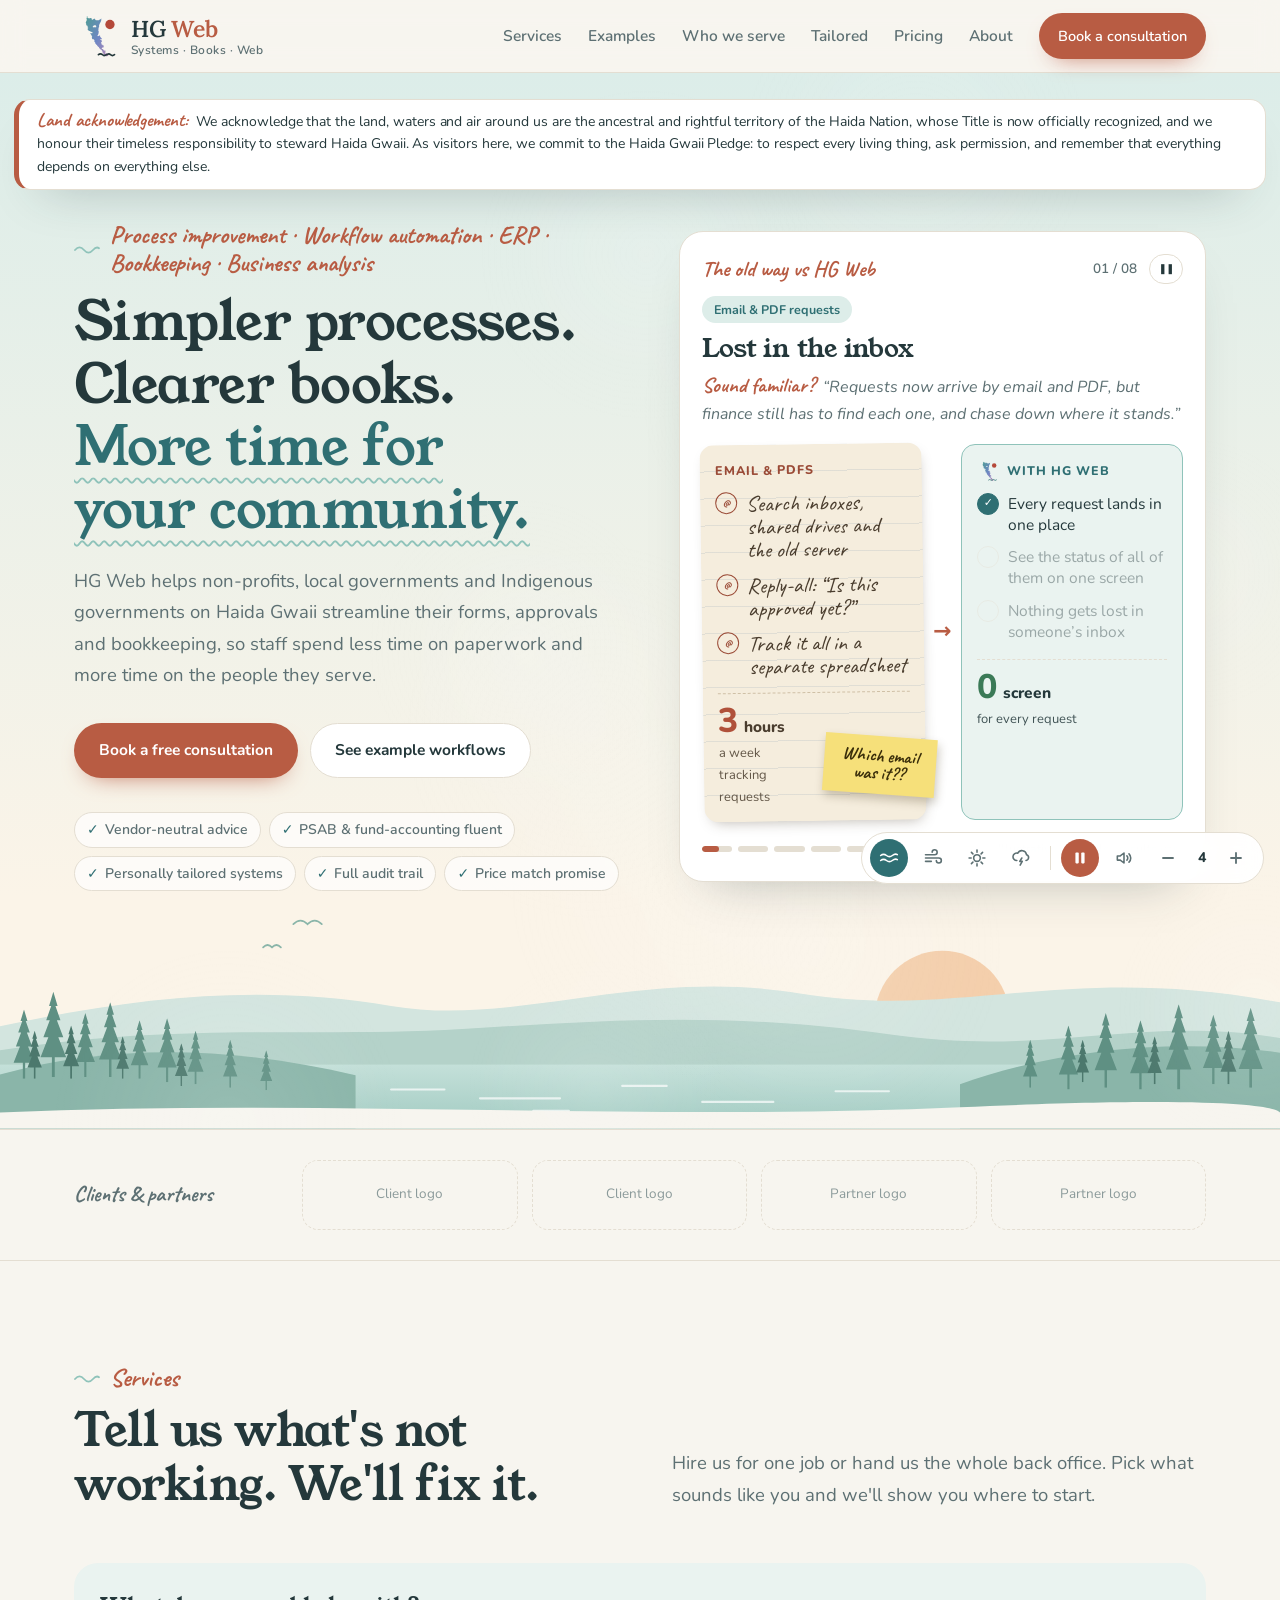
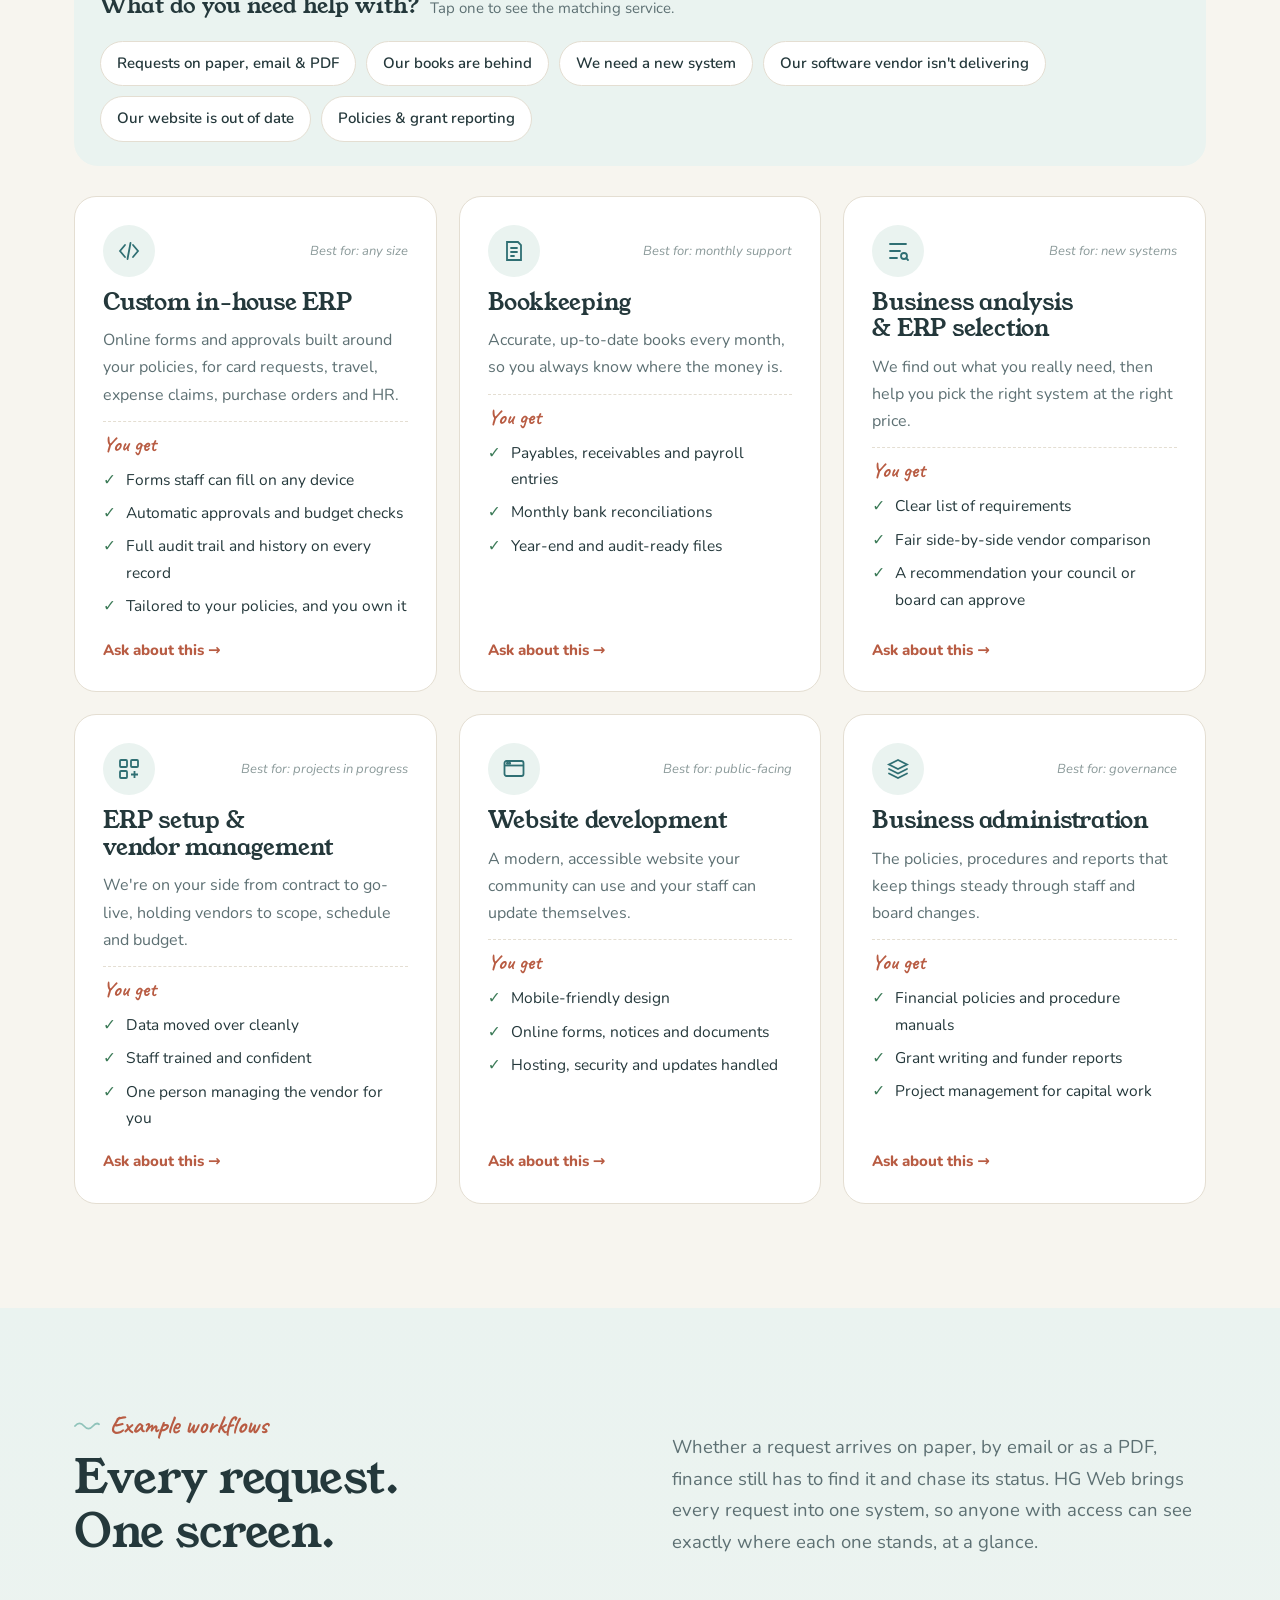
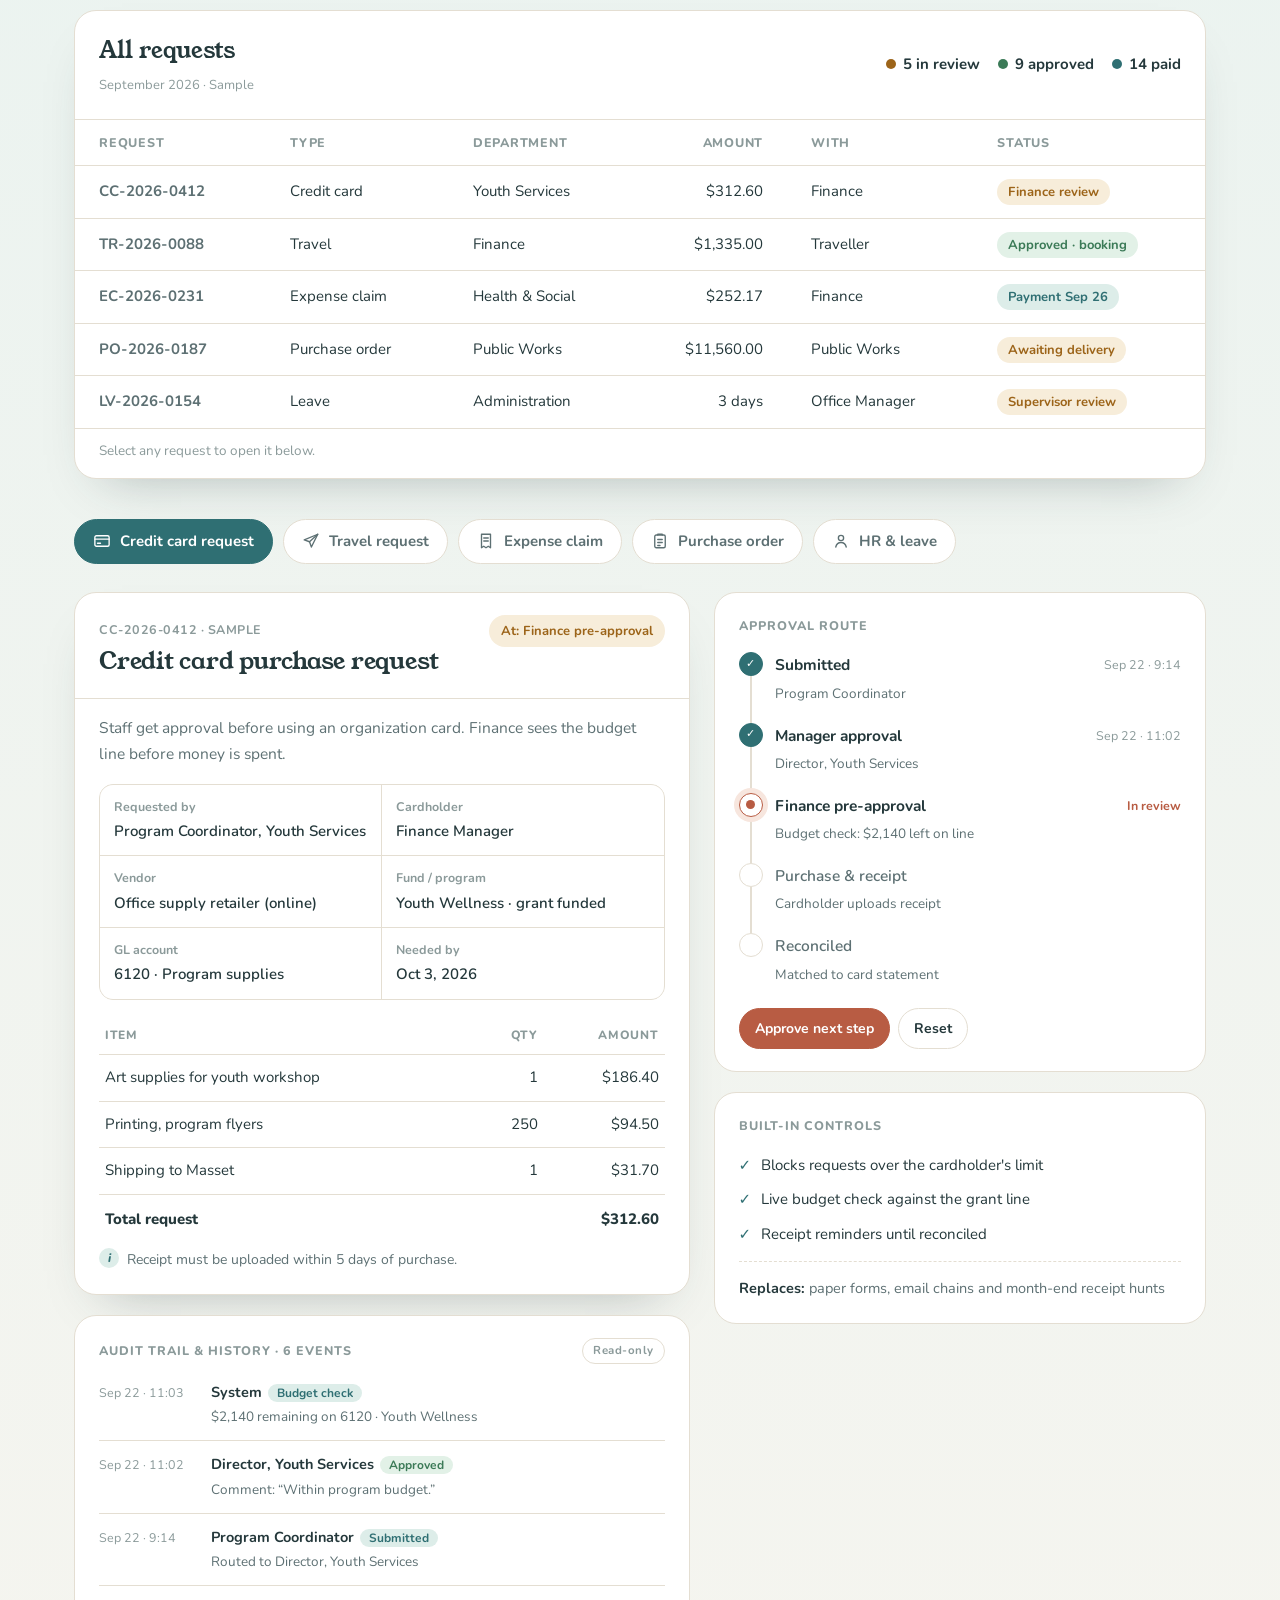
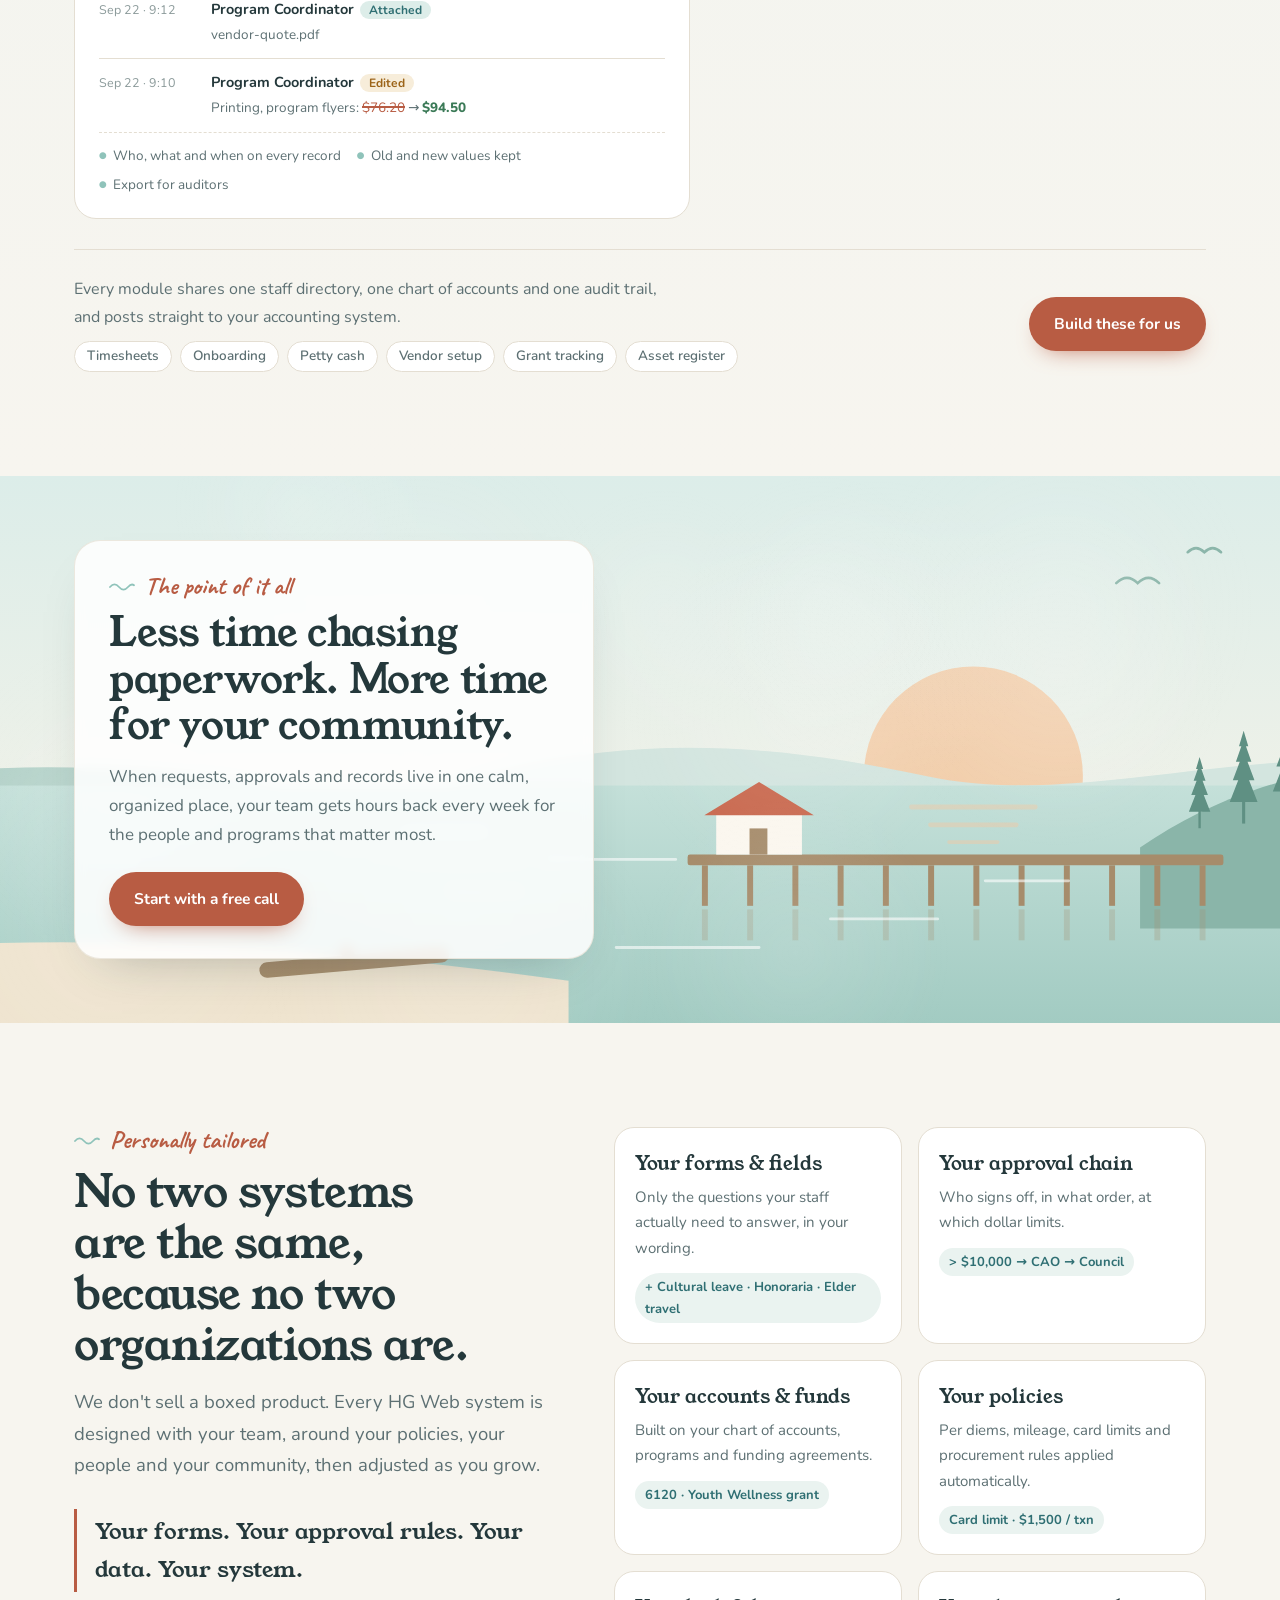
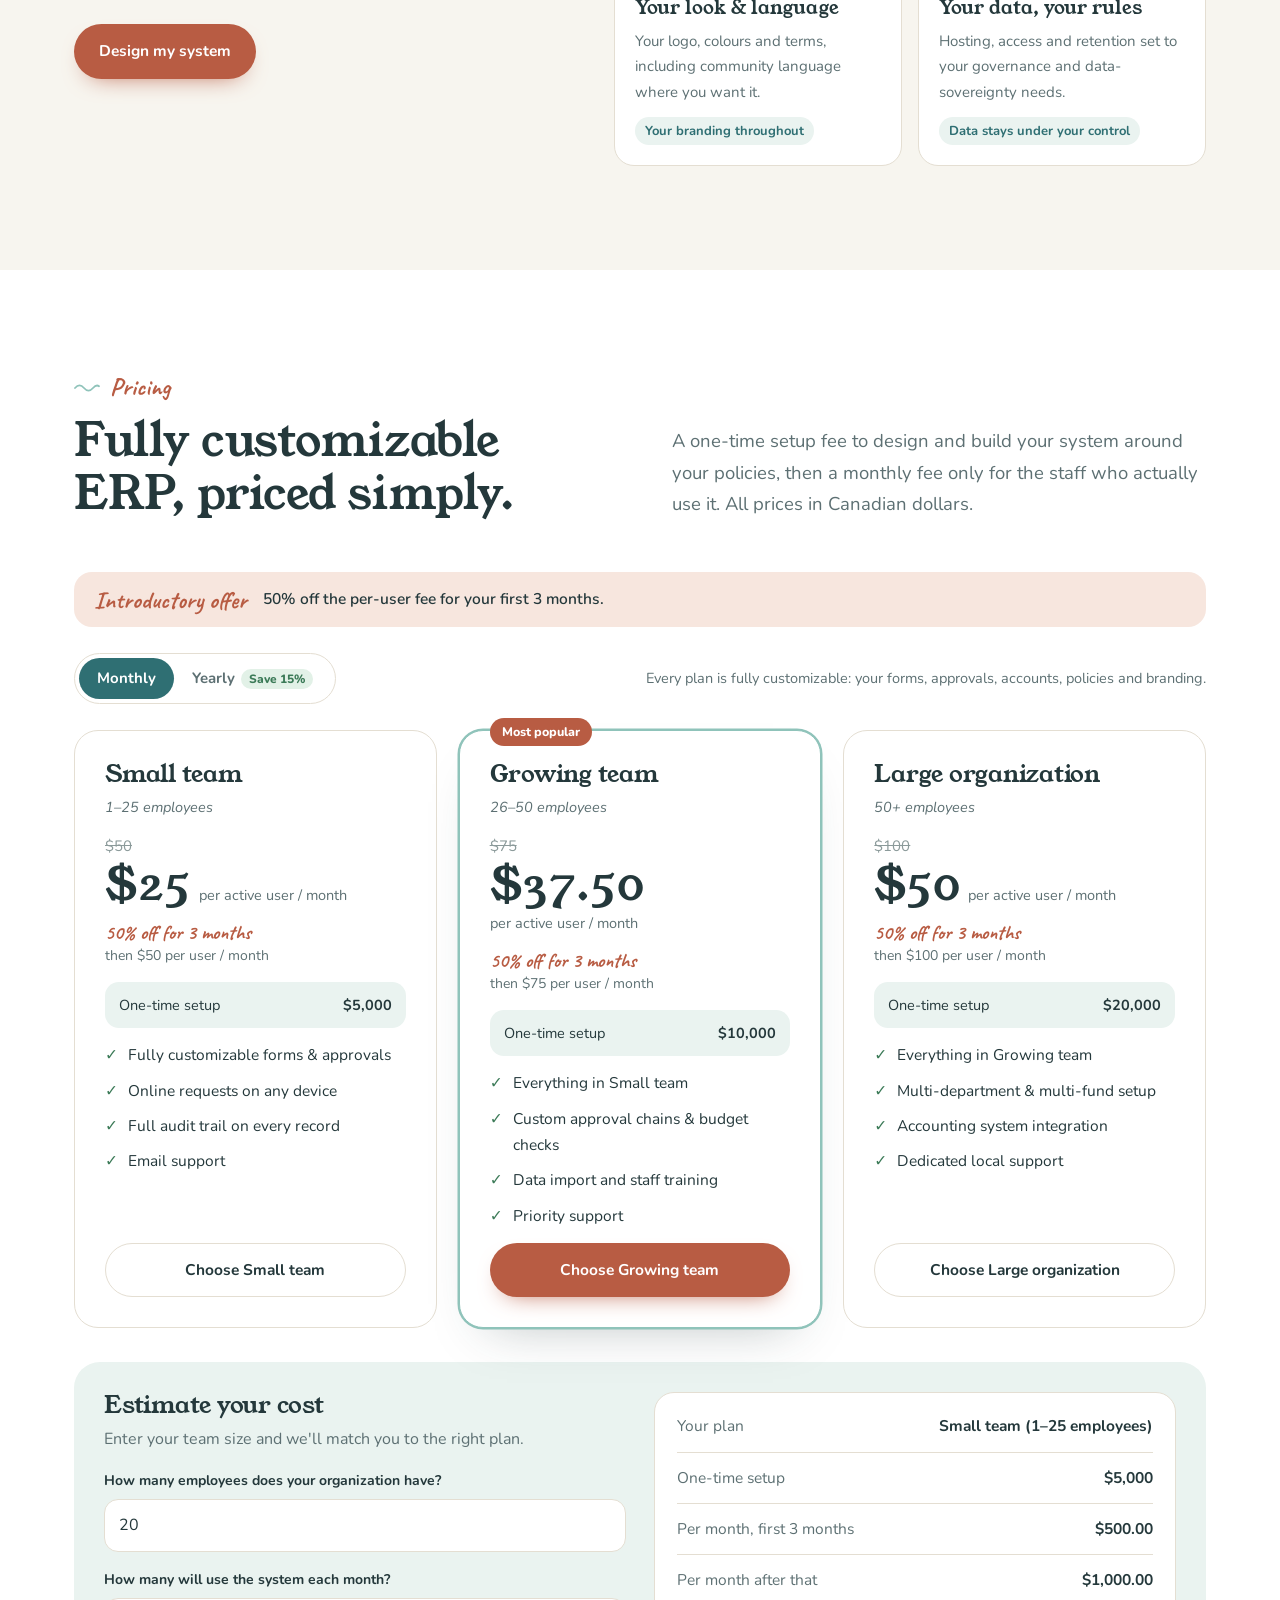
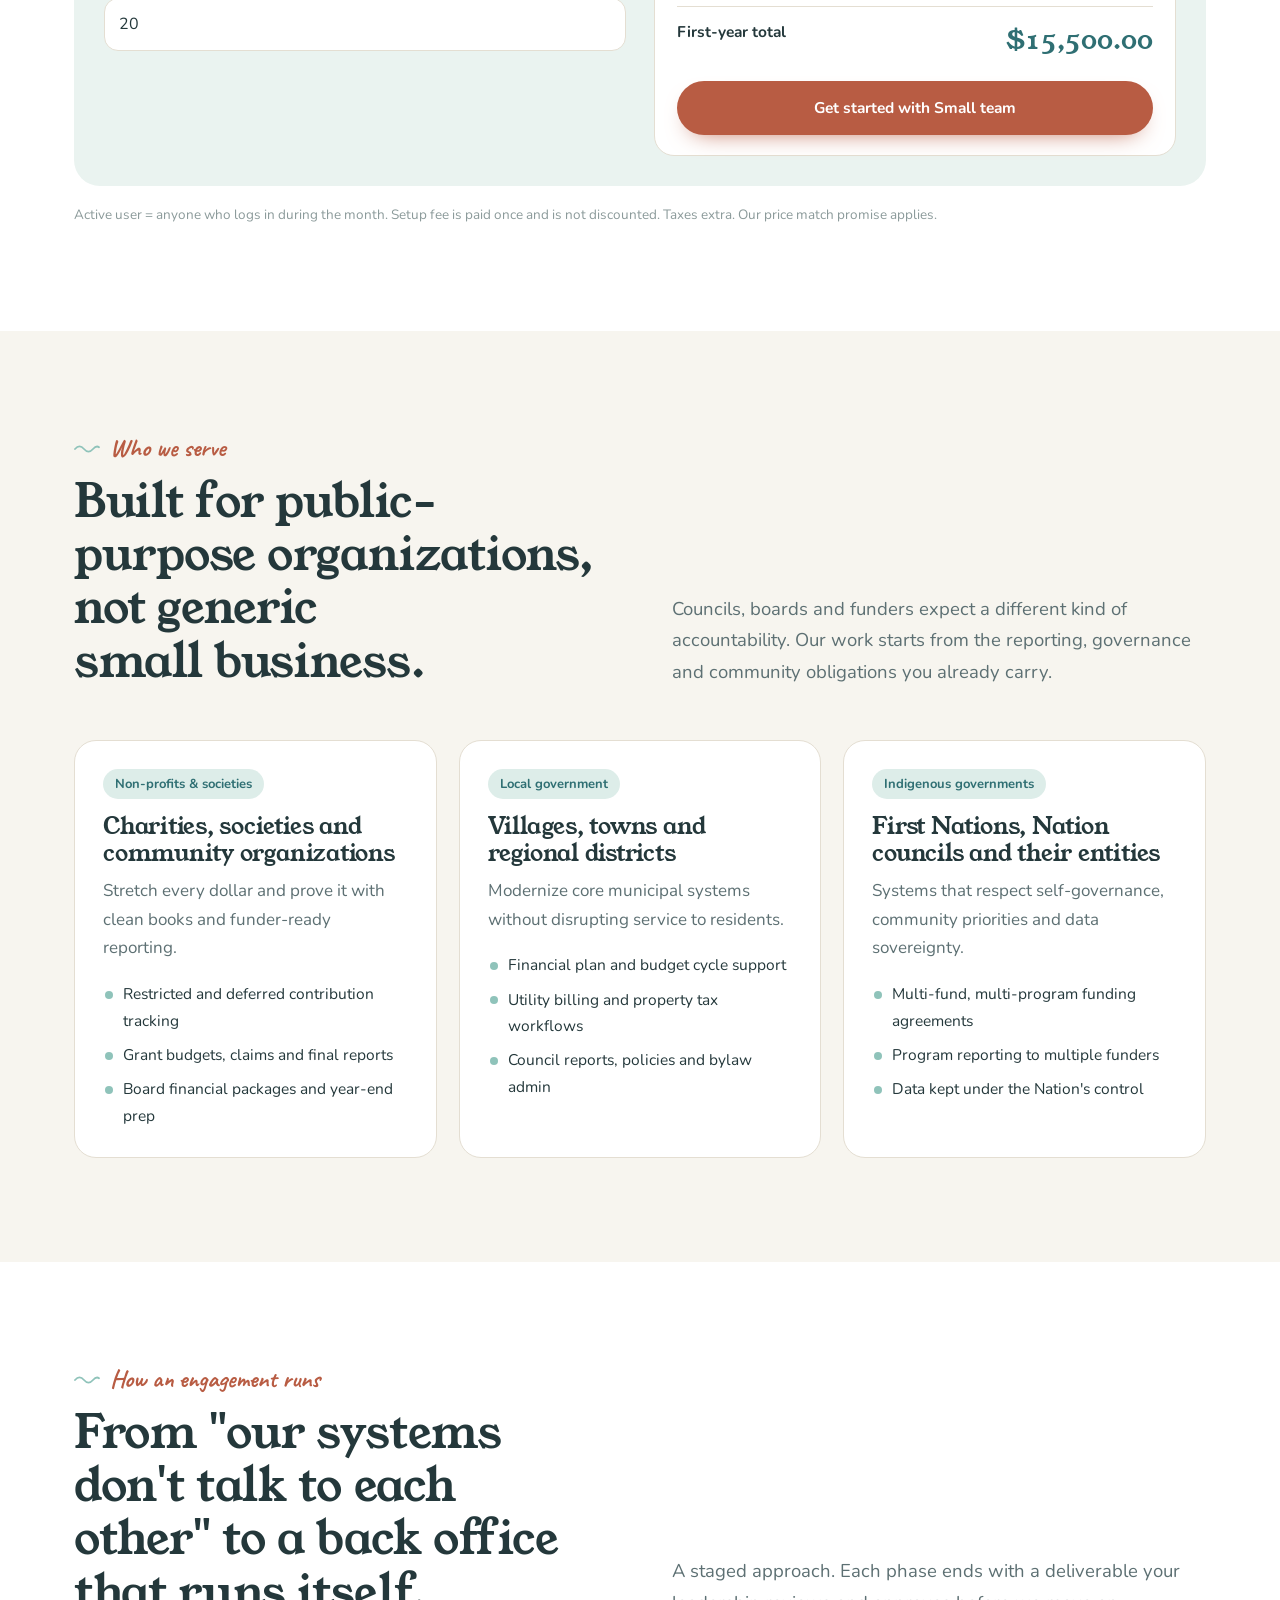
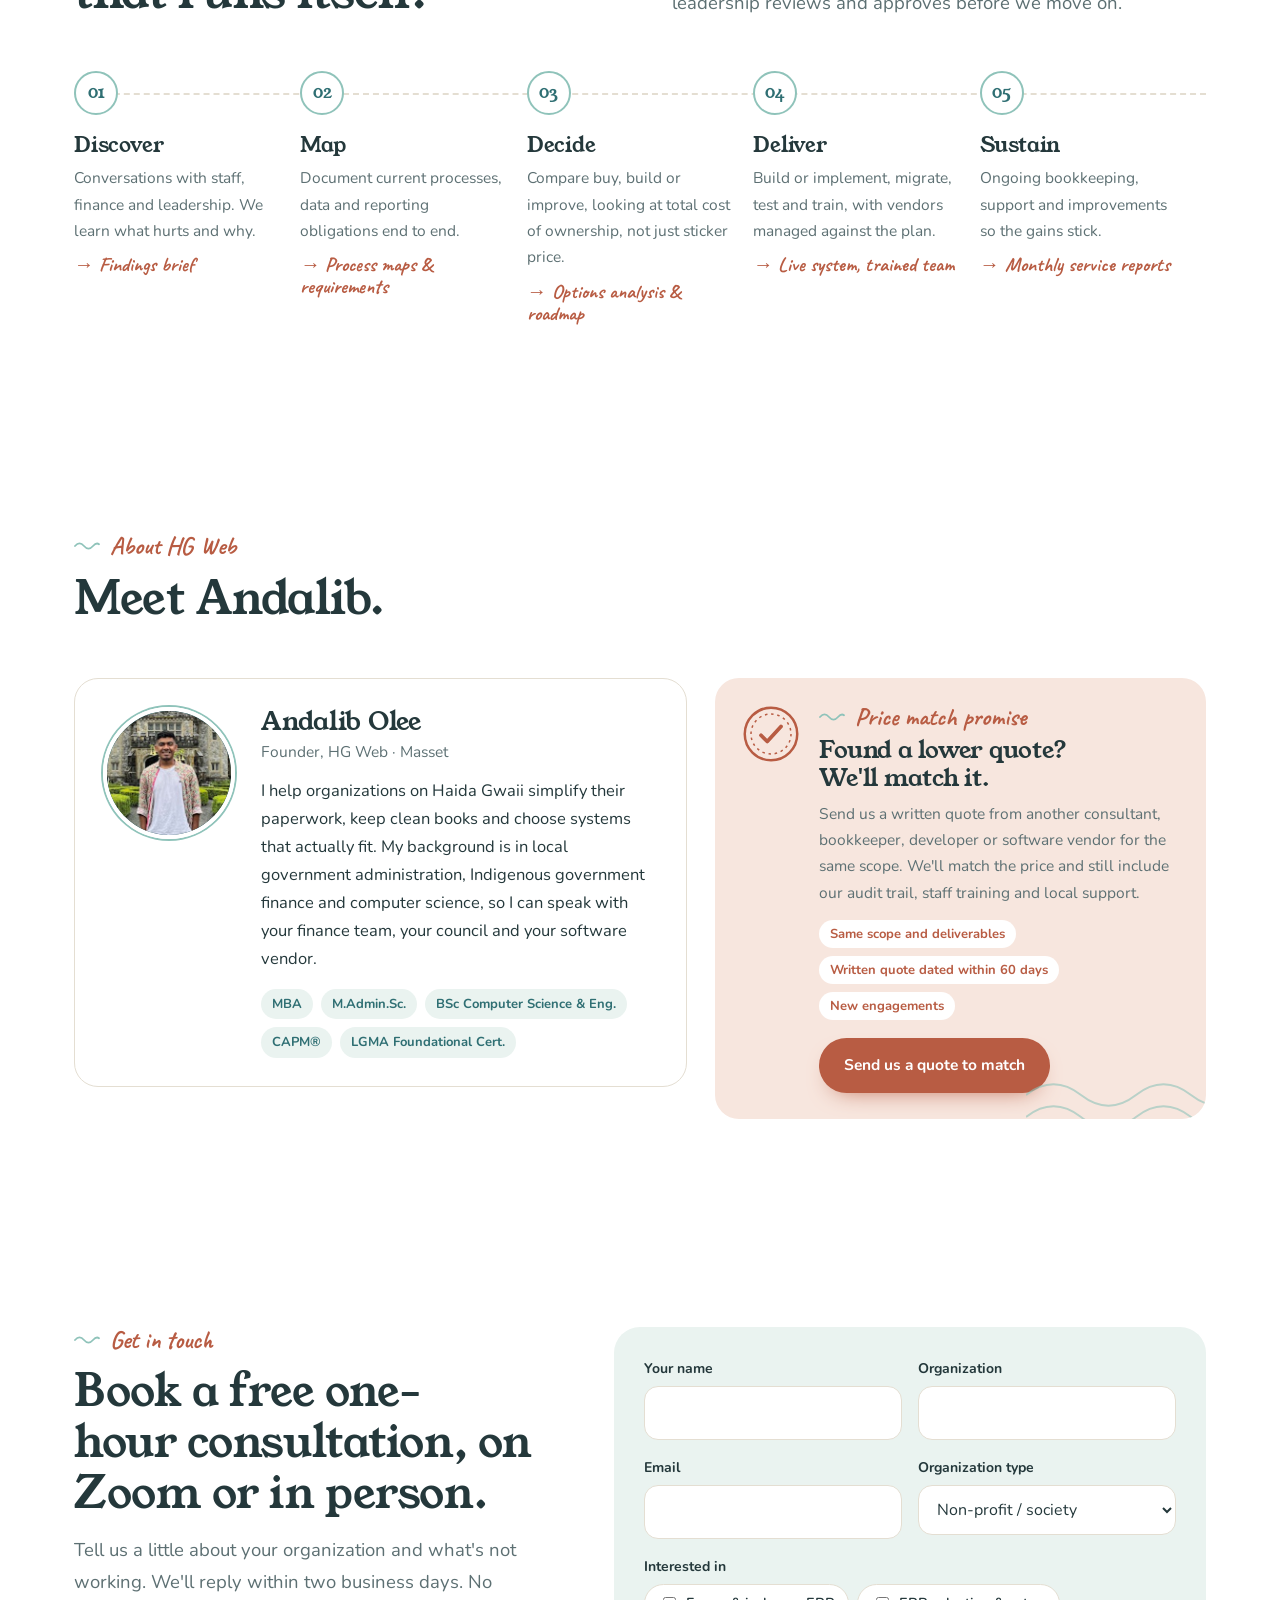
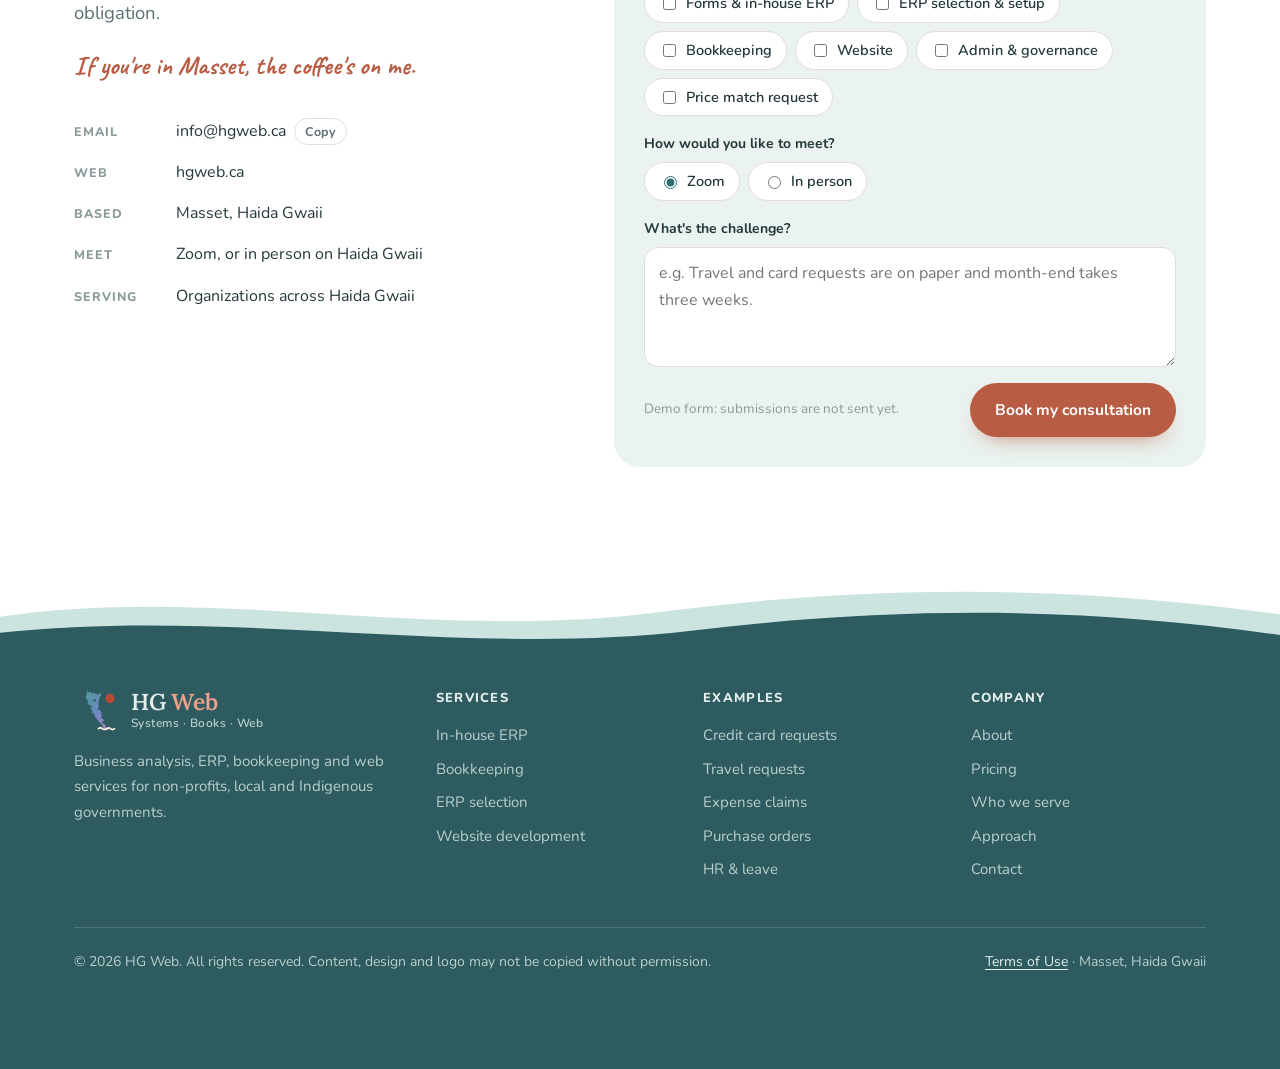
==== hgweb/index.html @ c943527c "Add HG Web site with pricing section Pricing section: three plans by organization size, one-time set" ====
<!doctype html><html><head><meta charset=utf8><meta name=viewport content="width=device-width,initial-scale=1,viewport-fit=cover"><style>:root{color-scheme:light;box-sizing:border-box;padding-top:env(safe-area-inset-top,0px);padding-bottom:env(safe-area-inset-bottom,0px)}html{scroll-padding-top:env(safe-area-inset-top,0px)}body{margin:0;padding:0;font:14px -apple-system,BlinkMacSystemFont,sans-serif;background:#faf9f5;color:#141413}img{max-width:100%}[hidden]:not([hidden=until-found i]){display:none!important}</style></head><body>
<title>HG Web</title>
<link rel="preconnect" href="https://fonts.googleapis.com">
<link rel="preconnect" href="https://fonts.gstatic.com" crossorigin>
<link rel="stylesheet" href="https://fonts.googleapis.com/css2?family=Young+Serif&family=Lora:wght@600&family=Nunito:wght@400;600;700;800&family=Caveat:wght@500;700&display=swap">
<style>
:root{
  --ground:#F7F5EF; --surface:#FFFFFF; --mist:#EAF3F0; --sand:#F1EADC; --line:#E4DED2;
  --ink:#24383B; --muted:#5D7073; --faint:#8B9A9A;
  --primary:#2F6F73; --primary-ink:#FFFFFF; --primary-soft:#DDEDE9;
  --accent:#B85C43; --accent-ink:#FFFFFF; --accent-soft:#F7E6DE;
  --sea:#8FC3BA;
  --good:#3B7A57; --good-soft:#E2F1E7; --warn:#9C6419; --warn-soft:#F7EDDA;
  --foot:#2E5B60; --foot-ink:#E4EFEC; --foot-muted:#B9D0CB;
  --sky1:#DCEDE9; --sky2:#FBF4E8; --sun:#F4C9A3; --hill1:#D3E5DF; --hill2:#B4D2C9; --hill3:#8AB5A9;
  --tree:#5F9083; --tree2:#4C786D; --sea1:#C4E0D9; --sea2:#A2CBC2; --sand-i:#EFE4CF; --wood:#A68C6B; --house:#FBF7EF; --roof:#C9694F;
  --display:"Young Serif",Georgia,"Times New Roman",serif;
  --body:"Nunito","Segoe UI",system-ui,-apple-system,sans-serif;
  --hand:"Caveat","Segoe Print","Bradley Hand",cursive;
  --wrap:1180px;
  --shadow:0 24px 50px -30px rgba(36,56,59,.35);
}
@media (prefers-color-scheme: dark){
  :root:not([data-theme="light"]){
    color-scheme:dark;
    --ground:#132120; --surface:#1A2B2A; --mist:#172928; --sand:#22302C; --line:#2C3E3C;
    --ink:#E7EEEA; --muted:#A9B9B5; --faint:#7E908D;
    --primary:#8CCBC0; --primary-ink:#10201F; --primary-soft:#21403C;
    --accent:#E8927A; --accent-ink:#2A0F08; --accent-soft:#3A2821;
    --sea:#6FB0A5;
    --good:#80CC9F; --good-soft:#1E3A2B; --warn:#E8B369; --warn-soft:#3A2E18;
    --foot:#0E1918; --foot-ink:#E4EFEC; --foot-muted:#9DB3AE;
    --sky1:#1C3337; --sky2:#3A3548; --sun:#E9A07E; --hill1:#2B4448; --hill2:#233A3C; --hill3:#1C3133;
    --tree:#152A2B; --tree2:#10211F; --sea1:#1F3A3C; --sea2:#193031; --sand-i:#393730; --wood:#6A5A47; --house:#56534C; --roof:#96513F;
    --shadow:0 24px 50px -30px rgba(0,0,0,.7);
  }
}
:root[data-theme="dark"]{
  color-scheme:dark;
  --ground:#132120; --surface:#1A2B2A; --mist:#172928; --sand:#22302C; --line:#2C3E3C;
  --ink:#E7EEEA; --muted:#A9B9B5; --faint:#7E908D;
  --primary:#8CCBC0; --primary-ink:#10201F; --primary-soft:#21403C;
  --accent:#E8927A; --accent-ink:#2A0F08; --accent-soft:#3A2821;
  --sea:#6FB0A5;
  --good:#80CC9F; --good-soft:#1E3A2B; --warn:#E8B369; --warn-soft:#3A2E18;
  --foot:#0E1918; --foot-ink:#E4EFEC; --foot-muted:#9DB3AE;
  --sky1:#1C3337; --sky2:#3A3548; --sun:#E9A07E; --hill1:#2B4448; --hill2:#233A3C; --hill3:#1C3133;
  --tree:#152A2B; --tree2:#10211F; --sea1:#1F3A3C; --sea2:#193031; --sand-i:#393730; --wood:#6A5A47; --house:#56534C; --roof:#96513F;
  --shadow:0 24px 50px -30px rgba(0,0,0,.7);
}
*{box-sizing:border-box}
html{scroll-behavior:smooth}
@media (prefers-reduced-motion:reduce){html{scroll-behavior:auto}*{transition:none!important;animation:none!important}}
body{background:var(--ground);color:var(--ink);font-family:var(--body);font-size:17px;line-height:1.7}
a{color:inherit}
button{font:inherit}
:focus-visible{outline:2px solid var(--accent);outline-offset:3px;border-radius:6px}
.wrap{max-width:var(--wrap);margin-inline:auto;padding-inline:24px}
@media (max-width:520px){.wrap{padding-inline:16px}}
h1,h2,h3{font-family:var(--display);font-weight:400;line-height:1.16;letter-spacing:-.01em;text-wrap:balance;margin:0}
p{margin:0}
.eyebrow{font-family:var(--hand);font-size:25px;line-height:1.1;color:var(--accent);font-weight:700;display:flex;align-items:center;gap:10px}
.eyebrow::before{content:"";width:26px;height:10px;flex:none;background:no-repeat center/26px 10px url("data:image/svg+xml,%3Csvg xmlns='http://www.w3.org/2000/svg' viewBox='0 0 26 10'%3E%3Cpath d='M1 5c3-3.5 6-3.5 9 0s6 3.5 9 0 4.5-3 6-1.8' fill='none' stroke='%238FC3BA' stroke-width='1.8' stroke-linecap='round'/%3E%3C/svg%3E")}
.lede{color:var(--muted);font-size:18.5px;max-width:60ch}

/* header */
.site-head{position:sticky;top:env(safe-area-inset-top,0px);z-index:50;background:color-mix(in srgb,var(--ground) 88%,transparent);backdrop-filter:blur(12px);border-bottom:1px solid var(--line)}
.head-row{display:flex;align-items:center;justify-content:space-between;gap:16px;height:72px}
.brand{display:flex;align-items:center;gap:11px;text-decoration:none;color:var(--ink)}
.mark{width:46px;height:46px;flex:none;color:var(--ink)}
.wm{font-family:"Lora",Georgia,serif;font-weight:600;font-size:23px;line-height:1}
.wm b{font-weight:600;color:var(--accent);margin-left:5px}
.wm small{display:block;font-family:var(--body);font-size:12px;letter-spacing:.04em;color:var(--muted);margin-top:4px}
.nav{display:flex;align-items:center;gap:26px}
.nav a{text-decoration:none;font-size:15.5px;font-weight:600;color:var(--muted)}
.nav a:hover{color:var(--primary)}
.btn{display:inline-flex;align-items:center;justify-content:center;gap:8px;font-family:var(--body);font-weight:700;font-size:15.5px;padding:13px 24px;border-radius:999px;text-decoration:none;border:1.5px solid transparent;cursor:pointer;transition:background .2s,border-color .2s,transform .2s,box-shadow .2s}
.btn:hover{transform:translateY(-1px)}
.btn-accent,.btn-hero{background:var(--accent);color:var(--accent-ink);box-shadow:0 10px 24px -14px var(--accent)}
.btn-ghost,.btn-outline{border-color:var(--line);color:var(--ink);background:var(--surface)}
.btn-ghost:hover,.btn-outline:hover{border-color:var(--primary)}
.btn-primary{background:var(--primary);color:var(--primary-ink)}
.nav .btn{padding:10px 18px;font-size:14.5px;color:var(--accent-ink)}
.menu-btn{display:none;background:var(--surface);border:1.5px solid var(--line);color:var(--ink);border-radius:999px;padding:8px 16px;font-size:14.5px;font-weight:700;cursor:pointer}
@media (max-width:960px){
  .menu-btn{display:block}
  .nav{position:absolute;left:0;right:0;top:72px;flex-direction:column;align-items:stretch;gap:0;background:var(--ground);border-bottom:1px solid var(--line);padding:8px 16px 18px;box-shadow:var(--shadow)}
  .nav a{padding:12px 4px;border-bottom:1px solid var(--line);color:var(--ink)}
  .nav .btn{margin-top:14px;border-bottom:0}
  .nav:not(.open){display:none}
}

/* hero */
.hero{background:linear-gradient(180deg,var(--sky1) 0%,var(--sky2) 78%);padding-top:26px;position:relative;overflow:hidden}
.hero-grid{position:relative;z-index:1;display:grid;grid-template-columns:1.02fr .98fr;gap:56px;align-items:center}
@media (max-width:980px){
  .hero-grid{grid-template-columns:1fr;gap:0}
  .hero-copy{display:contents}
  .hero-copy .eyebrow{order:0}.hero-copy h1{order:1}
  .hero-grid>.show{order:2;margin-top:28px}
  .hero-copy .lede{order:3;margin-top:30px}.hero-ctas{order:4}.hero-meta{order:5}
}
.hero h1{font-size:clamp(36px,4.4vw,54px);margin-top:14px;color:var(--ink)}
.hero h1 em{font-style:normal;color:var(--primary);text-decoration:underline wavy var(--sea);text-decoration-thickness:2px;text-underline-offset:12px;text-decoration-skip-ink:none}
.hero .lede{margin-top:24px}
.hero-ctas{display:flex;flex-wrap:wrap;gap:12px;margin-top:32px}
.hero-meta{display:flex;flex-wrap:wrap;gap:8px;margin-top:34px}
.hero-meta span{font-size:14px;font-weight:600;color:var(--muted);background:color-mix(in srgb,var(--surface) 70%,transparent);border:1px solid var(--line);border-radius:999px;padding:5px 12px}
.hero-meta span::before{content:"✓";color:var(--primary);margin-right:6px}
.landscape{display:block;width:100%;height:clamp(140px,17vw,240px);margin-top:20px}
.shimmer{animation:drift 9s ease-in-out infinite alternate}
@keyframes drift{from{transform:translateX(0)}to{transform:translateX(-30px)}}
.birds{animation:float 12s ease-in-out infinite alternate}
@keyframes float{from{transform:translate(0,0)}to{transform:translate(40px,-8px)}}

/* slideshow */
.show{background:var(--surface);border:1px solid var(--line);border-radius:24px;box-shadow:var(--shadow);padding:22px;min-width:0}
.show-top{display:flex;align-items:center;gap:12px;font-size:13.5px;color:var(--muted)}
.show-kicker{font-family:var(--hand);font-size:22px;font-weight:700;color:var(--accent);flex:1;line-height:1}
.show-count{font-variant-numeric:tabular-nums;font-weight:600}
.show-pause{background:var(--surface);border:1.5px solid var(--line);color:var(--ink);border-radius:999px;width:34px;height:30px;font-size:10px;cursor:pointer;letter-spacing:-1px}
.show-cat{display:inline-block;font-size:12.5px;font-weight:700;color:var(--primary);background:var(--primary-soft);border-radius:999px;padding:3px 12px;margin-top:12px}
.show-title{font-size:26px;margin:10px 0 6px;color:var(--ink)}
.story{margin:0 0 18px;font-size:16px;line-height:1.5;color:var(--ink);min-height:3.2em}
.story span{font-family:var(--hand);font-size:21px;font-weight:700;color:var(--accent);margin-right:8px}
.story q{quotes:"\201C" "\201D";color:var(--muted);font-style:italic}
.vs{display:grid;grid-template-columns:1fr 26px 1fr;gap:6px;align-items:stretch}
.vs-mid{display:grid;place-items:center;color:var(--accent);font-size:22px;font-weight:700}
@media (max-width:560px){.vs{grid-template-columns:1fr}.vs-mid{transform:rotate(90deg);height:20px}}
.col{border-radius:14px;padding:15px 15px 13px;display:flex;flex-direction:column;min-width:0;position:relative}
.col.paper{background:#F5EDDD;color:#4A3D2E;background-image:repeating-linear-gradient(180deg,transparent 0 26px,rgba(96,128,160,.14) 26px 27px);transform:rotate(-.8deg);box-shadow:2px 6px 14px -6px rgba(60,45,25,.35)}
.col.digi{background:var(--mist);border:1.5px solid var(--sea);color:var(--ink)}
.col-h{font-size:12.5px;font-weight:800;letter-spacing:.08em;text-transform:uppercase;display:flex;align-items:center;gap:8px;margin-bottom:12px}
.col-h svg{width:22px;height:22px}
.paper .col-h{color:#9A4A36}
.digi .col-h{color:var(--primary)}
.stp{list-style:none;margin:0;padding:0;display:flex;flex-direction:column;gap:12px;flex:1}
.stp li{display:grid;grid-template-columns:22px 1fr;gap:9px;align-items:start;font-size:15.5px;line-height:1.35;opacity:.4;transition:opacity .5s}
.stp li.on{opacity:1}
.stp li i{width:22px;height:22px;border-radius:50%;display:grid;place-items:center;font-style:normal;font-size:11px;font-weight:800;margin-top:-1px;transition:background .4s,border-color .4s,color .4s}
.paper .stp li{font-family:var(--hand);font-size:22px;line-height:1.05}
.paper .stp li i{border:1.5px dashed #A8967C;color:#9A4A36}
.paper .stp li.on i{border-style:solid;border-color:#9A4A36}
.digi .stp li i{border:1.5px solid var(--line);color:transparent}
.digi .stp li.on i{background:var(--primary);border-color:var(--primary);color:var(--primary-ink)}
.metric{margin-top:14px;padding-top:10px;border-top:1.5px dashed;display:flex;flex-wrap:wrap;align-items:baseline;gap:0 6px}
.paper .metric{border-color:#CFC0A6;padding-right:112px}
.digi .metric{border-color:var(--line)}
.metric b{font-family:var(--body);font-weight:800;font-size:34px;font-variant-numeric:tabular-nums;line-height:1}
.paper .metric b{color:#B0513A}
.digi .metric b{color:var(--good)}
.metric span{font-weight:800;font-size:15.5px}
.metric small{flex-basis:100%;font-size:13px;opacity:.85;margin-top:2px}
.sticky{position:absolute;right:-10px;bottom:26px;background:#F6E07A;color:#3A2E0A;font-family:var(--hand);font-weight:700;font-size:18px;line-height:1;padding:10px 10px 12px;transform:rotate(5deg);box-shadow:2px 5px 10px rgba(60,45,10,.25);max-width:112px;text-align:center;z-index:2;animation:stick .5s ease-out}
@keyframes stick{from{transform:rotate(14deg) scale(1.25);opacity:0}to{transform:rotate(5deg) scale(1);opacity:1}}
.toast{margin-top:12px;display:flex;align-items:center;gap:8px;background:var(--good-soft);border:1px solid color-mix(in srgb,var(--good) 35%,transparent);color:var(--good);border-radius:12px;padding:8px 11px;font-size:13.5px;font-weight:700;opacity:0;transform:translateY(8px);transition:opacity .5s,transform .5s}
.toast.on{opacity:1;transform:none}
.toast i{font-style:normal;width:20px;height:20px;border-radius:50%;background:var(--good);color:var(--surface);display:grid;place-items:center;font-size:11px;flex:none}
.show-foot{display:flex;align-items:center;justify-content:space-between;gap:12px;margin-top:18px;flex-wrap:wrap}
.show-foot small{font-size:12.5px;color:var(--faint)}
.prog{display:flex;gap:6px;flex:1;min-width:160px}
.prog button{flex:1;height:6px;border:0;border-radius:3px;background:var(--line);cursor:pointer;padding:0;position:relative;overflow:hidden}
.prog button::after{content:"";position:absolute;inset:0;width:var(--p,0%);background:var(--accent);border-radius:3px}
.prog button.seen::after{width:100%;background:var(--sea)}

/* acknowledgement + clients */
.ack{background:var(--ground)}
.ack .wrap{display:flex;gap:18px;align-items:center;padding-block:14px 26px;color:var(--muted);font-size:16px}
.ack svg{flex:none;width:44px;height:24px;color:var(--primary)}
.ack strong{color:var(--ink);font-weight:700}
.clients{padding-block:30px;border-block:1px solid var(--line)}
.clients .wrap{display:grid;grid-template-columns:200px 1fr;gap:28px;align-items:center}
@media (max-width:760px){.clients .wrap{grid-template-columns:1fr}}
.clients p{font-family:var(--hand);font-size:22px;font-weight:700;color:var(--muted)}
.slots{display:grid;grid-template-columns:repeat(4,1fr);gap:14px}
@media (max-width:760px){.slots{grid-template-columns:repeat(2,1fr)}}
.slot{height:70px;border:1.5px dashed var(--line);border-radius:16px;display:grid;place-items:center;color:var(--faint);font-size:13.5px;text-align:center;padding:8px}

/* sections */
section{scroll-margin-top:84px}
.sec{padding-block:104px}
.sec-head{display:grid;grid-template-columns:1fr 1fr;gap:24px 64px;align-items:end;margin-bottom:52px}
.sec-head h2{font-size:clamp(30px,3.8vw,46px);margin-top:12px}
@media (max-width:860px){.sec-head{grid-template-columns:1fr}.sec{padding-block:76px}}
.band{background:var(--surface)}

/* audiences */
.aud{display:grid;grid-template-columns:repeat(3,1fr);gap:22px}
.aud article{background:var(--surface);border:1px solid var(--line);border-radius:22px;padding:28px}
.aud h3{font-size:23px;margin-top:14px}
.aud p{color:var(--muted);margin-top:10px}
.aud ul{list-style:none;padding:0;margin:18px 0 0;display:flex;flex-direction:column;gap:8px;font-size:15.5px}
.aud li{padding-left:20px;position:relative}
.aud li::before{content:"";position:absolute;left:2px;top:.62em;width:8px;height:8px;border-radius:50%;background:var(--sea)}
.tag{font-size:13px;font-weight:700;color:var(--primary);background:var(--primary-soft);padding:4px 12px;border-radius:999px;display:inline-block}
@media (max-width:860px){.aud{grid-template-columns:1fr}}

/* services */
.chooser{background:var(--mist);border-radius:24px;padding:24px 26px;margin-bottom:30px}
.chooser-q{font-family:var(--display);font-size:22px}
.chooser-q span{font-family:var(--body);font-size:15px;color:var(--muted);margin-left:10px}
.chips{display:flex;flex-wrap:wrap;gap:10px;margin-top:16px}
.chip{border:1.5px solid var(--line);background:var(--surface);color:var(--ink);border-radius:999px;padding:9px 16px;font-size:15px;font-weight:600;cursor:pointer;transition:border-color .2s,background .2s,color .2s}
.chip:hover{border-color:var(--primary)}
.chip[aria-pressed="true"]{background:var(--primary);border-color:var(--primary);color:var(--primary-ink)}
.svc-grid{display:grid;grid-template-columns:repeat(3,1fr);gap:22px}
@media (max-width:980px){.svc-grid{grid-template-columns:repeat(2,1fr)}}
@media (max-width:620px){.svc-grid{grid-template-columns:1fr}}
.svc{border:1px solid var(--line);border-radius:22px;padding:28px;display:flex;flex-direction:column;gap:12px;background:var(--surface);transition:border-color .25s,opacity .25s,box-shadow .25s,transform .25s}
.svc:hover{box-shadow:var(--shadow);transform:translateY(-2px)}
.svc-grid.filtered .svc{opacity:.45}
.svc-grid.filtered .svc.match{opacity:1;border-color:var(--primary);box-shadow:0 0 0 1.5px var(--primary),var(--shadow)}
.svc-top{display:flex;align-items:center;justify-content:space-between;gap:10px}
.svc-ico{width:52px;height:52px;border-radius:50%;background:var(--mist);color:var(--primary);display:grid;place-items:center}
.svc-ico svg{width:24px;height:24px}
.best{font-size:13px;font-style:italic;color:var(--faint);text-align:right}
.svc h3{font-size:23px}
.svc p{color:var(--muted);font-size:16px}
.svc .get{font-family:var(--hand);font-size:21px;font-weight:700;color:var(--accent);border-top:1.5px dashed var(--line);padding-top:12px;line-height:1}
.svc ul{margin:0;padding:0;list-style:none;display:flex;flex-direction:column;gap:7px;font-size:15.5px;flex:1}
.svc li{display:flex;gap:10px}
.svc li::before{content:"✓";color:var(--good);font-weight:800}
.svc .ask{align-self:flex-start;margin-top:6px;font-weight:800;font-size:15px;color:var(--accent);text-decoration:none}
.svc .ask:hover{text-decoration:underline;text-underline-offset:4px}

/* examples */
.ocean{background:linear-gradient(180deg,var(--mist),var(--ground))}
.board{background:var(--surface);border:1px solid var(--line);border-radius:22px;box-shadow:var(--shadow);margin-bottom:40px;overflow:hidden}
.board-top{display:flex;justify-content:space-between;align-items:center;gap:12px 24px;flex-wrap:wrap;padding:20px 24px;border-bottom:1px solid var(--line)}
.board-top b{font-family:var(--display);font-weight:400;font-size:23px;display:block}
.board-top small{font-size:13px;color:var(--faint)}
.board-sum{display:flex;gap:18px;flex-wrap:wrap;font-size:15px;font-weight:700}
.d{display:inline-block;width:10px;height:10px;border-radius:50%;margin-right:7px}
.d.warn{background:var(--warn)}.d.ok{background:var(--good)}.d.paid{background:var(--primary)}
.board-scroll{overflow-x:auto}
.bt{width:100%;border-collapse:collapse;font-size:15px;min-width:700px}
.bt th{text-align:left;font-size:12.5px;font-weight:800;letter-spacing:.06em;text-transform:uppercase;color:var(--faint);padding:12px 24px;border-bottom:1px solid var(--line);white-space:nowrap}
.bt td{padding:13px 24px;border-bottom:1px solid var(--line);white-space:nowrap}
.bt tbody tr{cursor:pointer;transition:background .2s}
.bt tbody tr:hover{background:var(--mist)}
.bt tbody tr:last-child td{border-bottom:0}
.bt .mono{font-weight:700;color:var(--muted);font-variant-numeric:tabular-nums}
.bt .num{font-variant-numeric:tabular-nums;text-align:right}
.bt th:nth-child(4){text-align:right}
.st{font-size:13px;font-weight:700;padding:4px 11px;border-radius:999px}
.st.warn{background:var(--warn-soft);color:var(--warn)}
.st.ok{background:var(--good-soft);color:var(--good)}
.st.paid{background:var(--primary-soft);color:var(--primary)}
.board-hint{padding:11px 24px 15px;font-size:13.5px;color:var(--faint);border-top:1px solid var(--line)}
.tabs{display:flex;gap:10px;overflow-x:auto;padding-bottom:6px;margin-bottom:22px;scrollbar-width:thin}
.tab{flex:none;display:flex;align-items:center;gap:9px;border:1.5px solid var(--line);background:var(--surface);color:var(--muted);border-radius:999px;padding:9px 18px;font-size:15px;font-weight:700;cursor:pointer;transition:background .2s,color .2s,border-color .2s}
.tab svg{width:18px;height:18px}
.tab:hover{color:var(--ink);border-color:var(--primary)}
.tab[aria-selected="true"]{background:var(--primary);color:var(--primary-ink);border-color:var(--primary)}
.demo{display:grid;grid-template-columns:1.25fr 1fr;gap:24px;align-items:start}
@media (max-width:960px){.demo{grid-template-columns:1fr}}
.main-col{display:flex;flex-direction:column;gap:20px;min-width:0}
.doc{background:var(--surface);color:var(--ink);border:1px solid var(--line);border-radius:22px;box-shadow:var(--shadow);overflow:hidden}
.doc-head{display:flex;justify-content:space-between;align-items:flex-start;gap:12px;padding:22px 24px;border-bottom:1px solid var(--line);flex-wrap:wrap}
.doc-head small{font-size:12.5px;font-weight:700;color:var(--faint);letter-spacing:.04em}
.doc-head h3{font-size:24px;margin-top:4px}
.status{font-size:13px;font-weight:700;padding:5px 12px;border-radius:999px;white-space:nowrap;background:var(--warn-soft);color:var(--warn)}
.status.done{background:var(--good-soft);color:var(--good)}
.doc-lede{padding:16px 24px 0;color:var(--muted);font-size:15.5px}
.fields{display:grid;grid-template-columns:1fr 1fr;gap:1px;background:var(--line);border:1px solid var(--line);border-radius:14px;margin:16px 24px 0;overflow:hidden}
@media (max-width:560px){.fields{grid-template-columns:1fr}}
.fields div{background:var(--surface);padding:11px 14px;min-width:0}
.fields dt{font-size:12.5px;color:var(--faint);font-weight:700}
.fields dd{margin:2px 0 0;font-size:15px;font-weight:600;overflow-wrap:anywhere}
.lines-wrap{overflow-x:auto;margin:16px 24px 0}
table.lines{width:100%;border-collapse:collapse;font-size:15px;font-variant-numeric:tabular-nums}
.lines th{text-align:left;font-size:12px;font-weight:800;letter-spacing:.06em;text-transform:uppercase;color:var(--faint);padding:9px 6px;border-bottom:1px solid var(--line)}
.lines td{padding:10px 6px;border-bottom:1px solid var(--line)}
.lines th:not(:first-child),.lines td:not(:first-child){text-align:right;white-space:nowrap}
.lines tfoot td{font-weight:800;border-bottom:0;padding-top:12px}
.doc-note{margin:6px 24px 22px;font-size:14px;color:var(--muted);display:flex;gap:8px}
.doc-note::before{content:"i";flex:none;width:20px;height:20px;border-radius:50%;background:var(--primary-soft);color:var(--primary);display:grid;place-items:center;font-weight:800;font-size:12px;font-style:italic}
.side{display:flex;flex-direction:column;gap:20px}
.card-o{background:var(--surface);border:1px solid var(--line);border-radius:22px;padding:22px 24px}
.card-o h4{margin:0 0 16px;font-size:12.5px;font-weight:800;letter-spacing:.08em;text-transform:uppercase;color:var(--faint);display:flex;justify-content:space-between;align-items:center;gap:8px}
.route{list-style:none;margin:0;padding:0}
.route li{display:grid;grid-template-columns:24px 1fr auto;gap:12px;padding-bottom:15px;position:relative}
.route li:not(:last-child)::after{content:"";position:absolute;left:11.5px;top:24px;bottom:0;width:1.5px;background:var(--line)}
.route .dot{width:24px;height:24px;border-radius:50%;border:1.5px solid var(--line);display:grid;place-items:center;font-size:11px;font-weight:800;background:var(--surface);position:relative;z-index:1}
.route li.done .dot{background:var(--primary);border-color:var(--primary);color:var(--primary-ink)}
.route li.now .dot{border-color:var(--accent);box-shadow:0 0 0 5px var(--accent-soft)}
.route li.now .dot::after{content:"";width:9px;height:9px;border-radius:50%;background:var(--accent)}
.route b{display:block;font-size:15.5px;font-weight:700;color:var(--ink)}
.route li.todo b{color:var(--muted);font-weight:600}
.route span{font-size:13.5px;color:var(--muted)}
.route time{font-size:12.5px;color:var(--faint);white-space:nowrap;padding-top:2px;font-variant-numeric:tabular-nums}
.route li.now time{color:var(--accent);font-weight:700}
.route-actions{display:flex;gap:8px;flex-wrap:wrap;margin-top:4px}
.mini{border:1.5px solid var(--line);background:var(--surface);color:var(--ink);border-radius:999px;padding:8px 15px;font-size:14px;font-weight:700;cursor:pointer}
.mini.go{background:var(--accent);border-color:var(--accent);color:var(--accent-ink)}
.mini:disabled{opacity:.45;cursor:default}
.ctrl{list-style:none;margin:0;padding:0;display:flex;flex-direction:column;gap:9px;font-size:15px}
.ctrl li{display:flex;gap:10px}
.ctrl li::before{content:"✓";color:var(--primary);font-weight:800}
.replaces{margin-top:14px;padding-top:14px;border-top:1.5px dashed var(--line);font-size:14.5px;color:var(--muted)}
.replaces b{color:var(--ink)}
.audit h4 .ro{font-size:11.5px;letter-spacing:.04em;text-transform:none;border:1px solid var(--line);border-radius:999px;padding:2px 10px;font-weight:700}
.log{list-style:none;margin:0;padding:0;max-height:340px;overflow-y:auto;display:flex;flex-direction:column}
.log li{display:grid;grid-template-columns:100px 1fr;gap:12px;padding:11px 0;border-top:1px solid var(--line);font-size:14.5px}
.log li:first-child{border-top:0;padding-top:0}
.log li.fresh{animation:flash 1.8s ease-out}
@keyframes flash{from{background:var(--accent-soft)}to{background:transparent}}
.log time{font-size:12.5px;color:var(--faint);padding-top:2px;font-variant-numeric:tabular-nums}
.log b{font-weight:700;color:var(--ink)}
.log .act{font-size:12px;font-weight:700;padding:1px 9px;border-radius:999px;margin-left:6px;background:var(--primary-soft);color:var(--primary);white-space:nowrap}
.log .act.edit{background:var(--warn-soft);color:var(--warn)}
.log .act.appr{background:var(--good-soft);color:var(--good)}
.log .det{display:block;color:var(--muted);font-size:13.5px;margin-top:2px}
.log del{color:var(--accent);text-decoration-thickness:1.5px}
.log ins{text-decoration:none;color:var(--good);font-weight:800}
.audit-foot{margin-top:12px;padding-top:12px;border-top:1.5px dashed var(--line);display:flex;flex-wrap:wrap;gap:6px 16px;font-size:13.5px;color:var(--muted)}
.audit-foot span::before{content:"●";color:var(--sea);font-size:9px;margin-right:6px;vertical-align:2px}
.demo-foot{margin-top:30px;display:flex;flex-wrap:wrap;gap:14px 24px;align-items:center;justify-content:space-between;border-top:1px solid var(--line);padding-top:26px}
.demo-foot p{color:var(--muted);max-width:60ch;font-size:16px}
.more{display:flex;flex-wrap:wrap;gap:8px;margin-top:10px}
.more span{font-size:13.5px;font-weight:600;border:1px solid var(--line);background:var(--surface);border-radius:999px;padding:3px 12px;color:var(--muted)}

/* scene band */
.scene{position:relative;min-height:460px;display:flex;align-items:center;overflow:hidden}
.scene>svg{position:absolute;inset:0;width:100%;height:100%}
.scene .wrap{position:relative;width:100%;padding-block:64px}
.scene-card{max-width:520px;background:color-mix(in srgb,var(--surface) 86%,transparent);backdrop-filter:blur(6px);border:1px solid color-mix(in srgb,var(--line) 70%,transparent);border-radius:26px;padding:32px 34px;box-shadow:var(--shadow)}
.scene-card h2{font-size:clamp(28px,3.4vw,40px);margin-top:10px}
.scene-card p{color:var(--muted);margin-top:14px}
.scene-card .btn{margin-top:22px}

/* tailored */
.tailor{display:grid;grid-template-columns:.9fr 1.1fr;gap:56px;align-items:start}
@media (max-width:900px){.tailor{grid-template-columns:1fr;gap:36px}}
.tailor h2{font-size:clamp(30px,3.6vw,44px);margin-top:12px}
.tailor .lede{margin-top:16px}
.cfg{display:grid;grid-template-columns:repeat(2,1fr);gap:16px}
@media (max-width:560px){.cfg{grid-template-columns:1fr}}
.cfg div{background:var(--surface);border:1px solid var(--line);border-radius:20px;padding:20px}
.cfg b{font-family:var(--display);font-weight:400;font-size:19px;display:block}
.cfg span{color:var(--muted);font-size:15px;display:block;margin-top:4px}
.cfg code{font-family:var(--body);font-size:13px;font-weight:700;background:var(--mist);color:var(--primary);padding:3px 10px;border-radius:999px;display:inline-block;margin-top:12px}
.promise{margin-top:28px;border-left:3px solid var(--accent);padding:4px 0 4px 18px;font-family:var(--display);font-size:22px;max-width:36ch}

/* process */
.steps{display:grid;grid-template-columns:repeat(5,1fr);position:relative}
.steps::before{content:"";position:absolute;left:0;right:0;top:22px;border-top:2px dashed var(--line)}
.step{position:relative;padding-right:20px}
.step .n{width:44px;height:44px;border-radius:50%;background:var(--surface);border:2px solid var(--sea);color:var(--primary);display:grid;place-items:center;font-family:var(--display);font-size:17px;position:relative}
.step h3{font-size:21px;margin-top:18px}
.step p{color:var(--muted);font-size:15.5px;margin-top:8px}
.step .deliv{font-family:var(--hand);font-size:20px;font-weight:700;color:var(--accent);margin-top:10px;line-height:1.1}
@media (max-width:900px){.steps{grid-template-columns:1fr;gap:28px}.steps::before{left:21px;right:auto;top:0;bottom:0;border-top:0;border-left:2px dashed var(--line)}.step{padding-left:66px;padding-right:0}.step .n{position:absolute;left:0;top:0}.step h3{margin-top:8px}}

/* expertise */
.split{display:grid;grid-template-columns:1fr 1fr;gap:64px;align-items:start}
@media (max-width:900px){.split{grid-template-columns:1fr;gap:40px}}
.split h2{font-size:clamp(30px,3.6vw,44px);margin-top:12px}
.split .lede{margin-top:18px}
.std{margin:0;background:var(--surface);border:1px solid var(--line);border-radius:22px;padding:6px 26px}
.std div{display:grid;grid-template-columns:150px 1fr;gap:20px;padding:18px 0;border-bottom:1px solid var(--line)}
.std div:last-child{border-bottom:0}
.std dt{font-weight:800;font-size:15px;color:var(--primary)}
.std dd{margin:0;color:var(--muted);font-size:15.5px}
@media (max-width:520px){.std div{grid-template-columns:1fr;gap:4px}}

/* founder */
.f-grid{display:grid;grid-template-columns:.85fr 1.15fr;gap:56px;align-items:start}
@media (max-width:900px){.f-grid{grid-template-columns:1fr;gap:36px}}
.f-left{display:flex;flex-direction:column;gap:24px}
.f-card{border:1px solid var(--line);border-radius:24px;background:var(--surface);overflow:hidden}
.f-banner{display:block;width:100%;height:150px}
.f-body{padding:0 28px 28px}
.avatar{width:84px;height:84px;border-radius:50%;background:linear-gradient(160deg,var(--primary),#1F4E55);color:#fff;display:grid;place-items:center;font-family:var(--display);font-size:28px;border:4px solid var(--surface);margin-top:-42px;position:relative}
.f-card h3{font-size:26px;margin-top:14px}
.f-card .role{color:var(--muted);font-size:15.5px;margin-top:2px}
.creds{display:flex;flex-wrap:wrap;gap:8px;margin-top:18px}
.creds span{font-size:13px;font-weight:700;background:var(--mist);color:var(--primary);padding:4px 11px;border-radius:999px}
.f-copy p{color:var(--muted);font-size:18px;max-width:60ch}
.f-copy p+p{margin-top:16px}
.f-copy strong{color:var(--ink);font-weight:800}
.pillars{display:grid;grid-template-columns:repeat(2,1fr);gap:14px;margin-top:32px}
.pillars div{background:var(--ground);border-radius:18px;padding:20px}
.pillars b{font-family:var(--display);font-weight:400;font-size:19px;display:block}
.pillars span{color:var(--muted);font-size:15px}
@media (max-width:560px){.pillars{grid-template-columns:1fr}}
.pm{display:grid;grid-template-columns:60px 1fr;gap:18px;background:var(--accent-soft);border-radius:24px;padding:26px;position:relative;overflow:hidden}
.pm::after{content:"";position:absolute;right:-40px;bottom:-26px;width:220px;height:80px;opacity:.6;pointer-events:none;background:no-repeat center/220px 80px url("data:image/svg+xml,%3Csvg xmlns='http://www.w3.org/2000/svg' viewBox='0 0 220 80'%3E%3Cpath d='M0 30c18-14 37-14 55 0s37 14 55 0 37-14 55 0 37 14 55 0M0 52c18-14 37-14 55 0s37 14 55 0 37-14 55 0 37 14 55 0' fill='none' stroke='%238FC3BA' stroke-width='2'/%3E%3C/svg%3E")}
.pm-badge{width:60px;height:60px;color:var(--accent)}
.pm h3{font-size:24px;margin-top:6px}
.pm p{color:var(--muted);font-size:15.5px;margin-top:8px}
.pm-terms{list-style:none;padding:0;margin:14px 0 18px;display:flex;flex-wrap:wrap;gap:8px}
.pm-terms li{font-size:13px;font-weight:700;background:var(--surface);color:var(--accent);border-radius:999px;padding:3px 11px}
@media (max-width:560px){.pm{grid-template-columns:1fr;padding:22px}.pm-badge{width:50px;height:50px}}

/* engagements */
.eng{display:grid;grid-template-columns:repeat(3,1fr);gap:22px}
@media (max-width:900px){.eng{grid-template-columns:1fr}}
.eng article{background:var(--surface);border:1px solid var(--line);border-radius:24px;padding:30px;display:flex;flex-direction:column;gap:14px}
.eng article.feat{border-color:var(--sea);box-shadow:0 0 0 1.5px var(--sea),var(--shadow)}
.eng h3{font-size:24px}
.eng .term{font-size:14.5px;font-style:italic;color:var(--muted)}
.eng ul{list-style:none;padding:0;margin:0;display:flex;flex-direction:column;gap:9px;font-size:15.5px;flex:1}
.eng li{display:flex;gap:10px}
.eng li::before{content:"✓";color:var(--good);font-weight:800}

/* faq */
.faq{max-width:860px}
.faq details{border-bottom:1px solid var(--line)}
.faq details:first-child{border-top:1px solid var(--line)}
.faq summary{cursor:pointer;list-style:none;padding:22px 44px 22px 0;font-family:var(--display);font-size:20px;position:relative}
.faq summary::-webkit-details-marker{display:none}
.faq summary::after{content:"+";position:absolute;right:6px;top:18px;font-size:26px;font-weight:600;color:var(--primary)}
.faq details[open] summary::after{content:"−"}
.faq details p{color:var(--muted);padding-bottom:24px;max-width:70ch}

/* contact */
.contact{background:var(--surface)}
.c-grid{display:grid;grid-template-columns:.9fr 1.1fr;gap:56px}
@media (max-width:900px){.c-grid{grid-template-columns:1fr;gap:36px}}
.c-info h2{font-size:clamp(30px,3.6vw,44px);margin-top:12px}
.c-info .lede{margin-top:16px}
.personal{font-family:var(--hand);font-size:26px;font-weight:700;color:var(--accent);margin-top:14px}
.c-list{margin-top:30px;display:flex;flex-direction:column;gap:14px}
.c-list div{display:grid;grid-template-columns:90px 1fr;gap:12px;align-items:center;font-size:16px}
.c-list b{font-size:12.5px;font-weight:800;letter-spacing:.08em;text-transform:uppercase;color:var(--faint)}
.copy{background:var(--surface);border:1px solid var(--line);border-radius:999px;font-size:12.5px;font-weight:700;color:var(--muted);padding:2px 10px;margin-left:8px;cursor:pointer}
form{background:var(--mist);border-radius:26px;padding:30px;display:grid;grid-template-columns:1fr 1fr;gap:16px}
@media (max-width:560px){form{grid-template-columns:1fr;padding:22px}}
.field{display:flex;flex-direction:column;gap:6px;min-width:0}
.field.full{grid-column:1/-1}
.field>label,.field>.lbl{font-size:14px;font-weight:700}
input,select,textarea{font:inherit;font-size:16px;color:var(--ink);background:var(--surface);border:1.5px solid var(--line);border-radius:14px;padding:12px 14px;width:100%}
input:focus,select:focus,textarea:focus{outline:none;border-color:var(--primary);box-shadow:0 0 0 4px var(--primary-soft)}
textarea{min-height:120px;resize:vertical}
.checks{display:flex;flex-wrap:wrap;gap:8px}
.checks label{font-weight:600;font-size:14.5px;display:flex;align-items:center;gap:7px;border:1.5px solid var(--line);background:var(--surface);border-radius:999px;padding:6px 14px;cursor:pointer}
.checks input{width:auto;accent-color:var(--primary)}
.form-foot{grid-column:1/-1;display:flex;flex-wrap:wrap;gap:14px;align-items:center;justify-content:space-between}
.form-foot small{color:var(--faint);font-size:13.5px}
.notice{grid-column:1/-1;background:var(--surface);color:var(--ink);border-radius:14px;padding:14px 16px;font-size:15px;border:1px solid var(--line)}
.shore{display:block;width:100%;height:80px;background:var(--surface)}

/* footer */
.foot{background:var(--foot);color:var(--foot-muted);padding-block:36px 36px;font-size:15px}
.foot-grid{display:grid;grid-template-columns:1.4fr 1fr 1fr 1fr;gap:32px}
@media (max-width:860px){.foot-grid{grid-template-columns:1fr 1fr}}
@media (max-width:480px){.foot-grid{grid-template-columns:1fr}}
.foot h4{font-size:13px;font-weight:800;letter-spacing:.1em;text-transform:uppercase;color:var(--foot-ink);margin:0 0 14px}
.foot ul{list-style:none;padding:0;margin:0;display:flex;flex-direction:column;gap:8px}
.foot a{text-decoration:none}.foot a:hover{color:var(--foot-ink)}
.foot .brand{color:var(--foot-ink)}
.foot .wm b{color:#F0A08A}
.foot .mark{color:#F4EFE6}
.foot .wm small{color:var(--foot-muted)}
.foot-note{margin-top:16px;max-width:36ch}
.foot-base{margin-top:44px;padding-top:22px;border-top:1px solid rgba(255,255,255,.15);display:flex;flex-wrap:wrap;justify-content:space-between;gap:12px;font-size:14px}

/* land acknowledgement */
.ack-top{position:relative;z-index:1;margin:0 auto 32px;max-width:1440px;padding-inline:14px}
@media (max-width:520px){.ack-top{padding-inline:12px}}
.ack-in{display:flex;gap:12px;align-items:center;background:var(--surface);border:1px solid var(--line);border-left:5px solid var(--accent);border-radius:16px;padding:11px 18px;font-size:14px;line-height:1.6;letter-spacing:-.003em;color:var(--ink);box-shadow:var(--shadow)}
.ack-in b{font-family:var(--hand);font-size:19px;font-weight:700;color:var(--accent);margin-right:4px;line-height:1}
.ack-in svg{display:none}


/* moods */
.fx{position:absolute;inset:0;width:100%;height:100%;pointer-events:none}
.fx-page{position:fixed;inset:0;width:100vw;height:100vh;pointer-events:none;z-index:40;opacity:.5}
body[data-mood="sunshine"]{--sky1:#FDF0DA;--sky2:#FBF7EF;--sun:#F4B574;--hill1:#DCEBD6;--hill2:#BCD9C0;--hill3:#8DBE9F;--sea1:#BCE4E3;--sea2:#8CD0CE}
body[data-mood="wind"]{--sky1:#DDE8EC;--sky2:#F1F1EC;--sun:#EDD5BC;--hill1:#CFDDD9;--hill2:#AFC7C0;--hill3:#86A99E;--sea1:#C3D8D6;--sea2:#9FC0BC}
body[data-mood="storm"]{--sky1:#B7C1C6;--sky2:#DEE2E3;--sun:#C9CDCF;--hill1:#A5B2B1;--hill2:#8E9E9C;--hill3:#748683;--tree:#4F645E;--tree2:#40534D;--sea1:#97AAAB;--sea2:#809496;--sand-i:#CBC6B8}
body[data-mood="storm"] .hero .lede,body[data-mood="storm"] .hero-copy .eyebrow{color:var(--ink)}
@media (prefers-color-scheme: dark){
  :root:not([data-theme="light"]) body[data-mood="sunshine"]{--sky1:#2A3A3A;--sky2:#4A3E36;--sun:#F0A36F}
  :root:not([data-theme="light"]) body[data-mood="wind"]{--sky1:#1E3033;--sky2:#2C3236}
  :root:not([data-theme="light"]) body[data-mood="storm"]{--sky1:#151D21;--sky2:#20272B;--sun:#39434A;--hill1:#222D30;--hill2:#1B2528;--hill3:#151E20;--sea1:#1A2528;--sea2:#131B1D}
}
:root[data-theme="dark"] body[data-mood="sunshine"]{--sky1:#2A3A3A;--sky2:#4A3E36;--sun:#F0A36F}
:root[data-theme="dark"] body[data-mood="wind"]{--sky1:#1E3033;--sky2:#2C3236}
:root[data-theme="dark"] body[data-mood="storm"]{--sky1:#151D21;--sky2:#20272B;--sun:#39434A;--hill1:#222D30;--hill2:#1B2528;--hill3:#151E20;--sea1:#1A2528;--sea2:#131B1D}
.hero,.scene>svg rect{transition:background .8s}

/* ambience control */
.amb{position:fixed;right:16px;bottom:calc(16px + env(safe-area-inset-bottom,0px));z-index:60;display:flex;align-items:center;gap:6px;background:color-mix(in srgb,var(--surface) 92%,transparent);backdrop-filter:blur(10px);border:1px solid var(--line);border-radius:999px;padding:6px 8px;box-shadow:var(--shadow)}
.amb button{width:38px;height:38px;border-radius:50%;border:0;background:transparent;color:var(--muted);display:grid;place-items:center;cursor:pointer;transition:background .2s,color .2s}
.amb button:hover{background:var(--mist);color:var(--ink)}
.amb button[aria-pressed="true"]{background:var(--primary);color:var(--primary-ink)}
.amb button svg{width:20px;height:20px}
.amb .sep{width:1px;height:24px;background:var(--line);margin:0 4px}
.amb .play{background:var(--accent);color:var(--accent-ink)}
.amb .play:hover{background:var(--accent);color:var(--accent-ink);filter:brightness(1.08)}
.amb .vol{min-width:18px;text-align:center;font-weight:800;font-size:14px;color:var(--ink);font-variant-numeric:tabular-nums}
.amb [data-mood="waves"][aria-pressed="true"] svg{animation:bob 2.6s ease-in-out infinite}
.amb [data-mood="wind"][aria-pressed="true"] svg{animation:sway 1.8s ease-in-out infinite}
.amb [data-mood="sunshine"][aria-pressed="true"] svg{animation:spin 9s linear infinite}
.amb [data-mood="storm"][aria-pressed="true"] svg{animation:flicker 3.2s steps(1) infinite}
.amb .play.on svg{animation:pulse 1.6s ease-in-out infinite}
@keyframes bob{0%,100%{transform:translateY(1.5px)}50%{transform:translateY(-1.5px)}}
@keyframes sway{0%,100%{transform:translateX(-1.5px)}50%{transform:translateX(2px)}}
@keyframes spin{to{transform:rotate(360deg)}}
@keyframes flicker{0%,86%,92%,100%{opacity:1}88%,95%{opacity:.25}}
@keyframes pulse{0%,100%{transform:scale(1)}50%{transform:scale(.86)}}
@media (max-width:640px){.amb{left:12px;right:12px;justify-content:space-between;gap:2px}.amb button{width:36px;height:36px}.amb .sep{margin:0 2px}}
.foot{padding-bottom:96px}

/* about (concise) */
.about2{display:grid;grid-template-columns:1.25fr 1fr;gap:28px;align-items:start}
@media (max-width:900px){.about2{grid-template-columns:1fr}}
.me{display:grid;grid-template-columns:132px 1fr;gap:26px;align-items:start;background:var(--surface);border:1px solid var(--line);border-radius:24px;padding:28px}
@media (max-width:560px){.me{grid-template-columns:1fr;padding:22px}}
.me-photo{width:132px;height:132px;border-radius:50%;overflow:hidden;background:linear-gradient(160deg,var(--primary),#1F4E55);border:4px solid var(--surface);box-shadow:0 0 0 2px var(--sea);display:grid;place-items:center}
.me-photo img{width:100%;height:100%;object-fit:cover;display:block}
.me-photo span{font-family:var(--display);font-size:40px;color:#fff}
.me h3{font-size:26px}
.me .role{color:var(--muted);font-size:15.5px;margin-top:2px}
.me-bio{color:var(--ink);font-size:16.5px;margin-top:12px;max-width:62ch}
.me .creds{margin-top:16px}

/* booking calendar */
.cal{background:var(--surface);border:1px solid var(--line);border-radius:18px;padding:16px 18px}
.cal-head{display:flex;justify-content:space-between;align-items:center;gap:10px;flex-wrap:wrap;margin-bottom:10px}
.cal-nav{display:flex;align-items:center;gap:8px;font-size:15px}
.cal-nav b{min-width:120px;text-align:center}
.cal-nav button{width:32px;height:32px;border-radius:50%;border:1.5px solid var(--line);background:var(--surface);color:var(--ink);font-size:18px;line-height:1;cursor:pointer}
.cal-nav button:disabled{opacity:.35;cursor:default}
.cal-grid{display:grid;grid-template-columns:repeat(7,minmax(0,1fr));gap:6px;text-align:center}
.cal-grid .dow{font-size:12px;font-weight:800;color:var(--faint);letter-spacing:.06em;padding-bottom:2px}
.cal-grid button{height:40px;max-width:100%;border-radius:12px;border:1.5px solid transparent;background:var(--mist);color:var(--ink);font-weight:700;font-size:14.5px;cursor:pointer;font-variant-numeric:tabular-nums}
.cal-grid button:hover:not(:disabled){border-color:var(--primary)}
.cal-grid button:disabled{background:transparent;color:var(--faint);font-weight:500;cursor:default;opacity:.55}
.cal-grid button[aria-pressed="true"]{background:var(--primary);color:var(--primary-ink)}
.cal-times{display:flex;flex-wrap:wrap;gap:8px;margin-top:14px}
.cal-times button{border:1.5px solid var(--line);background:var(--surface);color:var(--ink);border-radius:999px;padding:7px 14px;font-weight:700;font-size:14px;cursor:pointer}
.cal-times button[aria-pressed="true"]{background:var(--accent);border-color:var(--accent);color:var(--accent-ink)}
.cal-pick{margin-top:12px;font-size:14px;color:var(--muted)}
.cal-pick b{color:var(--ink)}

/* terms */
.foot-base a{color:var(--foot-ink);text-decoration:underline;text-underline-offset:3px}
.terms{border:0;padding:0;border-radius:22px;max-width:680px;width:calc(100% - 32px);max-height:calc(100vh - 48px);background:var(--surface);color:var(--ink);box-shadow:var(--shadow)}
.terms::backdrop{background:rgba(20,32,32,.45);backdrop-filter:blur(3px)}
.terms-in{padding:30px 32px 32px;position:relative}
.terms h2{font-size:30px}
.terms-date{color:var(--faint);font-size:14px;margin-top:4px}
.terms h3{font-family:var(--body);font-weight:800;font-size:16px;margin-top:20px}
.terms p{color:var(--muted);font-size:15.5px;margin-top:6px}
/* pricing */
.pr-offer{display:flex;flex-wrap:wrap;align-items:center;gap:10px 16px;background:var(--accent-soft);border-radius:18px;padding:14px 20px;margin-bottom:26px}
.pr-offer b{font-family:var(--hand);font-size:24px;line-height:1;color:var(--accent)}
.pr-offer span{color:var(--ink);font-weight:600;font-size:15.5px}
.pr-bar{display:flex;flex-wrap:wrap;align-items:center;justify-content:space-between;gap:14px;margin-bottom:26px}
.pr-bar small{color:var(--muted);font-size:14.5px}
.pr-toggle{display:inline-flex;background:var(--surface);border:1.5px solid var(--line);border-radius:999px;padding:4px}
.pr-toggle button{border:0;background:transparent;color:var(--muted);font-weight:700;font-size:15px;padding:8px 18px;border-radius:999px;cursor:pointer}
.pr-toggle button[aria-pressed="true"]{background:var(--primary);color:var(--primary-ink)}
.pr-toggle em{font-style:normal;font-size:12px;font-weight:800;background:var(--good-soft);color:var(--good);border-radius:999px;padding:2px 8px;margin-left:6px}
.pr-toggle button[aria-pressed="true"] em{background:color-mix(in srgb,var(--primary-ink) 22%,transparent);color:inherit}
.plans{display:grid;grid-template-columns:repeat(3,1fr);gap:22px}
@media (max-width:900px){.plans{grid-template-columns:1fr}}
.plan{background:var(--surface);border:1px solid var(--line);border-radius:24px;padding:30px;display:flex;flex-direction:column;gap:14px;position:relative}
.plan.feat{border-color:var(--sea);box-shadow:0 0 0 1.5px var(--sea),var(--shadow)}
.plan .ribbon{position:absolute;top:-13px;left:30px;background:var(--accent);color:var(--accent-ink);font-size:12.5px;font-weight:800;border-radius:999px;padding:3px 12px}
.plan h3{font-size:24px}
.plan .size{font-size:14.5px;font-style:italic;color:var(--muted);margin-top:-8px}
.plan .was{color:var(--faint);text-decoration:line-through;font-size:15px;font-variant-numeric:tabular-nums;min-height:1.5em}
.plan .now{display:flex;align-items:baseline;flex-wrap:wrap;gap:4px 8px;margin-top:-10px}
.plan .now b{font-family:var(--display);font-weight:400;font-size:44px;line-height:1;color:var(--ink);font-variant-numeric:tabular-nums}
.plan .now span{color:var(--muted);font-size:14.5px}
.plan .then{font-size:14px;color:var(--muted)}
.plan .then i{font-style:normal;font-family:var(--hand);font-size:20px;font-weight:700;color:var(--accent);display:block;line-height:1.1}
.plan .setup{background:var(--mist);border-radius:14px;padding:11px 14px;font-size:14.5px;display:flex;justify-content:space-between;gap:10px}
.plan .setup b{font-variant-numeric:tabular-nums}
.plan ul{list-style:none;padding:0;margin:0;display:flex;flex-direction:column;gap:9px;font-size:15.5px;flex:1}
.plan li{display:flex;gap:10px}
.plan li::before{content:"✓";color:var(--good);font-weight:800}
.plan .btn{align-self:stretch}
.est{margin-top:34px;display:grid;grid-template-columns:1fr 1fr;gap:28px;background:var(--mist);border-radius:26px;padding:30px}
@media (max-width:860px){.est{grid-template-columns:1fr;padding:22px}}
.est h3{font-size:24px}
.est .lede{font-size:16px;margin-top:6px}
.est .field{margin-top:16px}
.est-out{background:var(--surface);border:1px solid var(--line);border-radius:20px;padding:8px 22px 20px}
.est-out div{display:flex;justify-content:space-between;gap:12px;padding:12px 0;border-bottom:1px solid var(--line);font-size:15.5px}
.est-out div span{color:var(--muted)}
.est-out div b{text-align:right;font-variant-numeric:tabular-nums}
.est-out div.tot{border-bottom:0}
.est-out div.tot span{color:var(--ink);font-weight:700}
.est-out div.tot b{font-family:var(--display);font-weight:400;font-size:26px;color:var(--primary)}
.est-out .btn{width:100%;margin-top:6px}
.pr-fine{margin-top:18px;font-size:13.5px;color:var(--faint)}
.terms-x{position:absolute;top:14px;right:14px;width:38px;height:38px;border-radius:50%;border:1.5px solid var(--line);background:var(--surface);color:var(--ink);font-size:22px;line-height:1;cursor:pointer}
@media (max-width:520px){.terms-in{padding:24px 20px}}
</style>

<svg width="0" height="0" style="position:absolute" aria-hidden="true"><defs>
<linearGradient id="hgSky" x1="0" y1="0" x2="0" y2="1"><stop offset="0" stop-color="#11455A"/><stop offset="1" stop-color="#0A2C38"/></linearGradient>
<clipPath id="hgClip"><circle cx="24" cy="24" r="21.5"/></clipPath>
<linearGradient id="skyG" x1="0" y1="0" x2="0" y2="1"><stop offset="0" style="stop-color:var(--sky1)"/><stop offset="1" style="stop-color:var(--sky2)"/></linearGradient>
<linearGradient id="seaG" x1="0" y1="0" x2="0" y2="1"><stop offset="0" style="stop-color:var(--sea1)"/><stop offset="1" style="stop-color:var(--sea2)"/></linearGradient>
<symbol id="spruce" viewBox="0 0 20 60"><path d="M10 0 13 10H11.5L15 20H12.5L17 32H13.5L19 46H11V60H9V46H1L6.5 32H3L7.5 20H5L8.5 10H7Z"/></symbol>
<linearGradient id="hgAb" x1="0" y1="0" x2="1" y2="1"><stop offset="0" stop-color="#4F9C94"/><stop offset=".55" stop-color="#6E86C4"/><stop offset="1" stop-color="#B98AB4"/></linearGradient><symbol id="hgmark" viewBox="0 0 64 64"><circle cx="50" cy="16" r="6.5" fill="#B5493A"/><path transform="translate(16.24 4) scale(0.1118)" d="M15.0 18.0C13.5 18.7 13.2 18.7 13.0 20.0C12.8 21.3 14.7 24.0 14.0 26.0C13.3 28.0 9.8 30.5 9.0 32.0C8.2 33.5 8.5 34.0 9.0 35.0C9.5 36.0 11.2 34.8 12.0 38.0C12.8 41.2 15.0 49.8 14.0 54.0C13.0 58.2 7.2 59.7 6.0 63.0C4.8 66.3 8.0 71.2 7.0 74.0C6.0 76.8 0.8 78.5 0.0 80.0C-0.8 81.5 1.5 80.8 2.0 83.0C2.5 85.2 2.2 90.7 3.0 93.0C3.8 95.3 6.3 95.8 7.0 97.0C7.7 98.2 6.7 99.2 7.0 100.0C7.3 100.8 9.2 99.8 9.0 102.0C8.8 104.2 3.7 109.3 6.0 113.0C8.3 116.7 20.0 120.3 23.0 124.0C26.0 127.7 24.5 132.5 24.0 135.0C23.5 137.5 20.5 138.0 20.0 139.0C19.5 140.0 20.2 140.5 21.0 141.0C21.8 141.5 23.3 140.7 25.0 142.0C26.7 143.3 30.0 147.0 31.0 149.0C32.0 151.0 32.3 152.0 31.0 154.0C29.7 156.0 23.8 158.7 23.0 161.0C22.2 163.3 25.7 165.8 26.0 168.0C26.3 170.2 23.2 171.8 25.0 174.0C26.8 176.2 34.8 178.7 37.0 181.0C39.2 183.3 36.0 186.8 38.0 188.0C40.0 189.2 44.0 186.2 49.0 188.0C54.0 189.8 62.7 196.7 68.0 199.0C73.3 201.3 78.3 201.0 81.0 202.0C83.7 203.0 83.5 203.3 84.0 205.0C84.5 206.7 84.5 210.3 84.0 212.0C83.5 213.7 83.0 214.3 81.0 215.0C79.0 215.7 75.5 216.2 72.0 216.0C68.5 215.8 62.5 213.5 60.0 214.0C57.5 214.5 57.2 217.5 57.0 219.0C56.8 220.5 57.7 222.2 59.0 223.0C60.3 223.8 63.5 223.3 65.0 224.0C66.5 224.7 67.5 225.8 68.0 227.0C68.5 228.2 69.3 229.3 68.0 231.0C66.7 232.7 61.0 235.7 60.0 237.0C59.0 238.3 60.3 238.3 62.0 239.0C63.7 239.7 67.5 239.5 70.0 241.0C72.5 242.5 75.8 245.7 77.0 248.0C78.2 250.3 76.5 253.3 77.0 255.0C77.5 256.7 79.5 256.5 80.0 258.0C80.5 259.5 80.5 262.5 80.0 264.0C79.5 265.5 77.7 265.7 77.0 267.0C76.3 268.3 75.7 270.7 76.0 272.0C76.3 273.3 78.3 273.0 79.0 275.0C79.7 277.0 79.2 282.0 80.0 284.0C80.8 286.0 83.2 285.7 84.0 287.0C84.8 288.3 83.3 291.2 85.0 292.0C86.7 292.8 91.2 291.5 94.0 292.0C96.8 292.5 100.2 294.0 102.0 295.0C103.8 296.0 104.5 297.0 105.0 298.0C105.5 299.0 104.2 299.7 105.0 301.0C105.8 302.3 109.2 304.2 110.0 306.0C110.8 307.8 110.5 310.5 110.0 312.0C109.5 313.5 107.5 313.8 107.0 315.0C106.5 316.2 106.3 317.7 107.0 319.0C107.7 320.3 110.3 321.8 111.0 323.0C111.7 324.2 109.5 324.2 111.0 326.0C112.5 327.8 118.5 331.2 120.0 334.0C121.5 336.8 118.2 339.8 120.0 343.0C121.8 346.2 128.8 350.5 131.0 353.0C133.2 355.5 131.5 356.2 133.0 358.0C134.5 359.8 137.8 361.3 140.0 364.0C142.2 366.7 142.2 370.0 146.0 374.0C149.8 378.0 160.2 385.2 163.0 388.0C165.8 390.8 162.5 390.0 163.0 391.0C163.5 392.0 165.2 392.5 166.0 394.0C166.8 395.5 165.8 397.3 168.0 400.0C170.2 402.7 176.2 407.0 179.0 410.0C181.8 413.0 182.2 415.8 185.0 418.0C187.8 420.2 193.5 421.5 196.0 423.0C198.5 424.5 198.8 425.0 200.0 427.0C201.2 429.0 201.7 432.8 203.0 435.0C204.3 437.2 207.3 437.8 208.0 440.0C208.7 442.2 206.8 446.3 207.0 448.0C207.2 449.7 208.7 449.2 209.0 450.0C209.3 450.8 208.3 451.8 209.0 453.0C209.7 454.2 212.2 455.7 213.0 457.0C213.8 458.3 213.2 459.8 214.0 461.0C214.8 462.2 217.2 462.8 218.0 464.0C218.8 465.2 217.7 466.3 219.0 468.0C220.3 469.7 224.3 471.3 226.0 474.0C227.7 476.7 227.5 481.5 229.0 484.0C230.5 486.5 233.2 488.2 235.0 489.0C236.8 489.8 237.8 487.0 240.0 489.0C242.2 491.0 243.8 499.0 248.0 501.0C252.2 503.0 259.7 502.0 265.0 501.0C270.3 500.0 277.2 496.5 280.0 495.0C282.8 493.5 281.7 493.5 282.0 492.0C282.3 490.5 283.7 488.0 282.0 486.0C280.3 484.0 273.8 482.7 272.0 480.0C270.2 477.3 271.7 471.8 271.0 470.0C270.3 468.2 269.3 470.2 268.0 469.0C266.7 467.8 264.5 464.0 263.0 463.0C261.5 462.0 261.0 462.2 259.0 463.0C257.0 463.8 253.5 467.2 251.0 468.0C248.5 468.8 245.7 468.5 244.0 468.0C242.3 467.5 241.3 466.7 241.0 465.0C240.7 463.3 240.7 460.2 242.0 458.0C243.3 455.8 248.5 453.7 249.0 452.0C249.5 450.3 245.7 449.3 245.0 448.0C244.3 446.7 244.0 445.8 245.0 444.0C246.0 442.2 250.0 438.7 251.0 437.0C252.0 435.3 253.0 434.5 251.0 434.0C249.0 433.5 241.8 434.7 239.0 434.0C236.2 433.3 236.2 431.0 234.0 430.0C231.8 429.0 228.2 429.0 226.0 428.0C223.8 427.0 222.0 425.7 221.0 424.0C220.0 422.3 221.7 419.8 220.0 418.0C218.3 416.2 213.7 414.0 211.0 413.0C208.3 412.0 205.7 412.7 204.0 412.0C202.3 411.3 201.5 410.5 201.0 409.0C200.5 407.5 199.2 405.3 201.0 403.0C202.8 400.7 209.0 396.3 212.0 395.0C215.0 393.7 216.8 394.5 219.0 395.0C221.2 395.5 224.0 397.8 225.0 398.0C226.0 398.2 225.5 396.7 225.0 396.0C224.5 395.3 222.0 398.2 222.0 394.0C222.0 389.8 225.7 375.8 225.0 371.0C224.3 366.2 220.2 366.0 218.0 365.0C215.8 364.0 213.5 365.5 212.0 365.0C210.5 364.5 209.7 363.2 209.0 362.0C208.3 360.8 209.2 358.8 208.0 358.0C206.8 357.2 203.8 358.0 202.0 357.0C200.2 356.0 198.0 354.7 197.0 352.0C196.0 349.3 197.0 343.7 196.0 341.0C195.0 338.3 191.8 337.5 191.0 336.0C190.2 334.5 189.3 334.5 191.0 332.0C192.7 329.5 199.3 324.2 201.0 321.0C202.7 317.8 200.7 314.7 201.0 313.0C201.3 311.3 202.7 311.8 203.0 311.0C203.3 310.2 204.5 309.5 203.0 308.0C201.5 306.5 197.0 303.3 194.0 302.0C191.0 300.7 187.0 300.8 185.0 300.0C183.0 299.2 182.5 298.2 182.0 297.0C181.5 295.8 181.5 294.2 182.0 293.0C182.5 291.8 182.0 290.2 185.0 290.0C188.0 289.8 197.3 292.3 200.0 292.0C202.7 291.7 201.2 290.3 201.0 288.0C200.8 285.7 200.7 280.7 199.0 278.0C197.3 275.3 192.7 273.8 191.0 272.0C189.3 270.2 190.0 268.0 189.0 267.0C188.0 266.0 186.3 266.8 185.0 266.0C183.7 265.2 181.8 264.8 181.0 262.0C180.2 259.2 180.8 251.8 180.0 249.0C179.2 246.2 178.5 245.5 176.0 245.0C173.5 244.5 168.7 244.7 165.0 246.0C161.3 247.3 156.7 252.0 154.0 253.0C151.3 254.0 150.3 252.7 149.0 252.0C147.7 251.3 146.5 250.2 146.0 249.0C145.5 247.8 145.0 246.5 146.0 245.0C147.0 243.5 150.5 241.7 152.0 240.0C153.5 238.3 154.3 237.0 155.0 235.0C155.7 233.0 155.0 231.2 156.0 228.0C157.0 224.8 160.3 219.3 161.0 216.0C161.7 212.7 159.7 210.2 160.0 208.0C160.3 205.8 162.5 204.8 163.0 203.0C163.5 201.2 164.0 200.8 163.0 197.0C162.0 193.2 158.0 183.7 157.0 180.0C156.0 176.3 156.5 176.7 157.0 175.0C157.5 173.3 159.5 173.5 160.0 170.0C160.5 166.5 158.7 160.2 160.0 154.0C161.3 147.8 166.8 139.3 168.0 133.0C169.2 126.7 165.7 122.3 167.0 116.0C168.3 109.7 172.3 102.5 176.0 95.0C179.7 87.5 186.0 78.3 189.0 71.0C192.0 63.7 193.0 56.8 194.0 51.0C195.0 45.2 195.5 38.7 195.0 36.0C194.5 33.3 193.0 33.8 191.0 35.0C189.0 36.2 185.8 41.2 183.0 43.0C180.2 44.8 176.5 44.7 174.0 46.0C171.5 47.3 170.7 49.5 168.0 51.0C165.3 52.5 163.3 54.3 158.0 55.0C152.7 55.7 141.8 55.7 136.0 55.0C130.2 54.3 125.7 52.2 123.0 51.0C120.3 49.8 121.0 49.8 120.0 48.0C119.0 46.2 118.3 42.0 117.0 40.0C115.7 38.0 115.0 36.3 112.0 36.0C109.0 35.7 102.7 36.3 99.0 38.0C95.3 39.7 93.3 44.3 90.0 46.0C86.7 47.7 81.3 48.2 79.0 48.0C76.7 47.8 76.7 47.3 76.0 45.0C75.3 42.7 76.7 37.0 75.0 34.0C73.3 31.0 68.5 28.2 66.0 27.0C63.5 25.8 62.7 26.3 60.0 27.0C57.3 27.7 53.0 30.3 50.0 31.0C47.0 31.7 46.0 32.5 42.0 31.0C38.0 29.5 29.3 24.5 26.0 22.0C22.7 19.5 23.8 16.7 22.0 16.0C20.2 15.3 16.5 17.3 15.0 18.0Z M131.0 130.0C131.5 132.3 131.8 134.8 131.0 137.0C130.2 139.2 128.3 142.0 126.0 143.0C123.7 144.0 119.2 143.3 117.0 143.0C114.8 142.7 114.7 141.0 113.0 141.0C111.3 141.0 109.8 142.7 107.0 143.0C104.2 143.3 99.2 143.8 96.0 143.0C92.8 142.2 89.3 139.5 88.0 138.0C86.7 136.5 85.8 136.8 88.0 134.0C90.2 131.2 95.2 123.7 101.0 121.0C106.8 118.3 118.5 117.7 123.0 118.0C127.5 118.3 126.7 121.0 128.0 123.0C129.3 125.0 130.5 127.7 131.0 130.0Z M13.0 1.0C11.7 1.8 12.0 4.5 13.0 6.0C14.0 7.5 17.3 9.5 19.0 10.0C20.7 10.5 22.3 10.2 23.0 9.0C23.7 7.8 23.3 4.3 23.0 3.0C22.7 1.7 22.7 1.3 21.0 1.0C19.3 0.7 14.3 0.2 13.0 1.0Z" fill="url(#hgAb)" fill-rule="evenodd"/><path d="M34 58c1.86-1.61 3.72-1.61 5.58 0s1.86 1.61 5.58 0 3.72-1.61 5.58 0 3.72 1.61 5.58 0" fill="none" stroke="currentColor" stroke-width="2.4" stroke-linecap="round"/></symbol></defs></svg>
<header class="site-head">
  <div class="wrap head-row">
    <a class="brand" href="#top" aria-label="HG Web home">
      <svg class="mark" viewBox="0 0 48 48" aria-hidden="true"><use href="#hgmark"/></svg>
      <span class="wm">HG<b>Web</b><small>Systems · Books · Web</small></span>
    </a>
    <button class="menu-btn" id="menuBtn" aria-expanded="false" aria-controls="nav">Menu</button>
    <nav class="nav" id="nav">
      <a href="#services">Services</a>
      <a href="#examples">Examples</a>
      <a href="#serve">Who we serve</a>
      <a href="#tailored">Tailored</a>
      <a href="#pricing">Pricing</a>
      <a href="#about">About</a>
      <a class="btn btn-hero" href="#contact">Book a consultation</a>
    </nav>
  </div>
</header>

<main id="top">
  <section class="hero">
    <canvas class="fx" aria-hidden="true"></canvas>
    <div class="ack-top">
      <p class="ack-in"><svg viewBox="0 0 40 22" aria-hidden="true"><path d="M2 8c3-4 6-4 9 0s6 4 9 0 6-4 9 0 6 4 9 0M2 16c3-4 6-4 9 0s6 4 9 0 6-4 9 0 6 4 9 0" fill="none" stroke="currentColor" stroke-width="1.8" stroke-linecap="round"/></svg><span><b>Land acknowledgement:</b> We acknowledge that the land, waters and air around us are the ancestral and rightful territory of the Haida Nation, whose Title is now officially recognized, and we honour their timeless responsibility to steward Haida Gwaii. As visitors here, we commit to the Haida Gwaii Pledge: to respect every living thing, ask permission, and remember that everything depends on everything else.</span></p>
    </div>
    <div class="wrap hero-grid">
      <div class="hero-copy">
        <div class="eyebrow">Process improvement · Workflow automation · ERP · Bookkeeping · Business analysis</div>
        <h1>Simpler processes. Clearer books. <em>More time for your community.</em></h1>
        <p class="lede">HG Web helps non-profits, local governments and Indigenous governments on Haida Gwaii streamline their forms, approvals and bookkeeping, so staff spend less time on paperwork and more time on the people they serve.</p>
        <div class="hero-ctas">
          <a class="btn btn-hero" href="#contact">Book a free consultation</a>
          <a class="btn btn-ghost" href="#examples">See example workflows</a>
        </div>
        <div class="hero-meta">
          <span>Vendor-neutral advice</span>
          <span>PSAB &amp; fund-accounting fluent</span>
          <span>Personally tailored systems</span>
          <span>Full audit trail</span>
          <span>Price match promise</span>
        </div>
      </div>

      <div class="show" id="show" aria-roledescription="carousel" aria-label="The old way versus HG Web">
        <div class="show-top">
          <span class="show-kicker">The old way vs HG Web</span>
          <span class="show-count" id="showCount">01 / 08</span>
          <button class="show-pause" id="showPause" type="button" aria-label="Pause slideshow">❚❚</button>
        </div>
        <div class="show-cat" id="showCat">Credit card purchase</div>
        <h3 class="show-title" id="showTitle">Supplies needed by Monday</h3>
        <p class="story" id="showStory"><span>Sound familiar?</span><q id="storyQ">It's Friday at 4:30. The only cardholder is on leave, and the youth program needs supplies for Monday.</q></p>
        <div class="vs">
          <div class="col paper">
            <div class="sticky" id="sticky" aria-hidden="true">Who has the card??</div>
            <div class="col-h" id="paperH">The old way</div>
            <ol class="stp" id="paperSteps"></ol>
            <div class="metric"><b id="paperN">14</b> <span id="paperU">days</span><small id="paperC">to approve &amp; reconcile</small></div>
          </div>
          <div class="vs-mid" aria-hidden="true">→</div>
          <div class="col digi">
            <div class="col-h"><svg viewBox="0 0 48 48" aria-hidden="true"><use href="#hgmark"/></svg>With HG Web</div>
            <ol class="stp" id="digiSteps"></ol>
            <div class="metric"><b id="digiN">1</b> <span id="digiU">day</span><small id="digiC">to approve &amp; reconcile</small></div>
            <div class="toast" id="toast"><i>✓</i><span id="toastT">Approved · Director, Youth Services</span></div>
          </div>
        </div>
        <div class="show-foot">
          <div class="prog" id="prog" role="tablist" aria-label="Choose a comparison"></div>
          <small>Illustrative example · results vary</small>
        </div>
      </div>
    </div>
    <svg class="landscape" viewBox="0 0 1440 300" preserveAspectRatio="xMidYMax slice" aria-hidden="true">
      <g class="birds" fill="none" stroke-width="2" stroke-linecap="round" style="stroke:var(--hill3)"><path d="M330 70q8-8 16 0q8-8 16 0"/><path d="M380 48q6-6 12 0q6-6 12 0"/><path d="M296 96q5-5 10 0q5-5 10 0"/></g>
      <circle cx="1060" cy="176" r="76" style="fill:var(--sun)" opacity=".85"/>
      <path d="M0 185 C 160 150 300 138 440 162 S 720 118 900 148 S 1200 112 1440 158 V300 H0Z" style="fill:var(--hill1)"/>
      <path d="M0 212 C 200 180 360 198 520 188 S 820 168 1000 194 S 1280 172 1440 198 V300 H0Z" style="fill:var(--hill2)"/>
      <rect x="0" y="228" width="1440" height="72" style="fill:url(#seaG)"/>
      <path d="M-10 242 C 110 206 250 204 400 240 L 400 300 H-10Z" style="fill:var(--hill3)"/>
      <g style="fill:var(--tree)"><use href="#spruce" x="14" y="166" width="26" height="78"/><use href="#spruce" x="44" y="146" width="32" height="96"/><use href="#spruce" x="84" y="170" width="24" height="72"/><use href="#spruce" x="110" y="158" width="28" height="84"/><use href="#spruce" x="146" y="178" width="22" height="66"/><use href="#spruce" x="176" y="176" width="24" height="72"/><use href="#spruce" x="210" y="190" width="20" height="60"/><use href="#spruce" x="250" y="200" width="18" height="54"/><use href="#spruce" x="292" y="212" width="15" height="45"/></g>
      <g style="fill:var(--tree2)"><use href="#spruce" x="30" y="190" width="18" height="54"/><use href="#spruce" x="70" y="184" width="20" height="60"/><use href="#spruce" x="130" y="196" width="16" height="48"/><use href="#spruce" x="196" y="204" width="16" height="48"/></g>
      <path d="M1080 250 C 1200 208 1330 198 1450 216 V300 H1080Z" style="fill:var(--hill3)"/>
      <g style="fill:var(--tree)"><use href="#spruce" x="1150" y="200" width="18" height="54"/><use href="#spruce" x="1190" y="184" width="24" height="72"/><use href="#spruce" x="1230" y="170" width="28" height="84"/><use href="#spruce" x="1270" y="178" width="26" height="78"/><use href="#spruce" x="1310" y="160" width="32" height="96"/><use href="#spruce" x="1352" y="172" width="26" height="78"/><use href="#spruce" x="1392" y="164" width="30" height="90"/></g>
      <g style="fill:var(--tree2)"><use href="#spruce" x="1210" y="200" width="16" height="48"/><use href="#spruce" x="1290" y="196" width="18" height="54"/><use href="#spruce" x="1372" y="190" width="20" height="60"/></g>
      <g class="shimmer" fill="none" stroke-width="2.4" stroke-linecap="round" style="stroke:var(--surface)" opacity=".7"><path d="M440 256h60M540 266h90M700 252h50M790 270h80M940 258h60M600 280h40"/></g>
      <path d="M0 282 C 360 266 720 292 1080 276 S 1440 282 1440 282 V300 H0Z" style="fill:var(--ground)"/>
    </svg>
  </section>

  <div class="clients" aria-label="Clients and partners">
    <div class="wrap">
      <p>Clients &amp; partners</p>
      <div class="slots">
        <div class="slot">Client logo</div>
        <div class="slot">Client logo</div>
        <div class="slot">Partner logo</div>
        <div class="slot">Partner logo</div>
      </div>
    </div>
  </div>

  <section class="sec" id="services">
    <div class="wrap">
      <div class="sec-head">
        <div>
          <div class="eyebrow">Services</div>
          <h2>Tell us what's not working. We'll fix it.</h2>
        </div>
        <p class="lede">Hire us for one job or hand us the whole back office. Pick what sounds like you and we'll show you where to start.</p>
      </div>

      <div class="chooser">
        <div class="chooser-q">What do you need help with?<span>Tap one to see the matching service.</span></div>
        <div class="chips" id="chips">
          <button class="chip" type="button" aria-pressed="false" data-svc="forms">Requests on paper, email &amp; PDF</button>
          <button class="chip" type="button" aria-pressed="false" data-svc="books">Our books are behind</button>
          <button class="chip" type="button" aria-pressed="false" data-svc="select">We need a new system</button>
          <button class="chip" type="button" aria-pressed="false" data-svc="vendor">Our software vendor isn't delivering</button>
          <button class="chip" type="button" aria-pressed="false" data-svc="web">Our website is out of date</button>
          <button class="chip" type="button" aria-pressed="false" data-svc="admin">Policies &amp; grant reporting</button>
        </div>
      </div>

      <div class="svc-grid" id="svcGrid">
        <article class="svc" data-svc="forms">
          <div class="svc-top"><div class="svc-ico"><svg viewBox="0 0 24 24" fill="none" stroke="currentColor" stroke-width="1.8" stroke-linecap="round"><path d="M8 6 3 12l5 6M16 6l5 6-5 6M13.5 4l-3 16"/></svg></div><span class="best">Best for: any size</span></div>
          <h3>Custom in-house ERP</h3>
          <p>Online forms and approvals built around your policies, for card requests, travel, expense claims, purchase orders and HR.</p>
          <div class="get">You get</div>
          <ul><li>Forms staff can fill on any device</li><li>Automatic approvals and budget checks</li><li>Full audit trail and history on every record</li><li>Tailored to your policies, and you own it</li></ul>
          <a class="ask" href="#contact" data-interest="i-custom">Ask about this →</a>
        </article>
        <article class="svc" data-svc="books">
          <div class="svc-top"><div class="svc-ico"><svg viewBox="0 0 24 24" fill="none" stroke="currentColor" stroke-width="1.8" stroke-linecap="round"><path d="M5 3h11l3 3v15H5z"/><path d="M9 9h6M9 13h6M9 17h3"/></svg></div><span class="best">Best for: monthly support</span></div>
          <h3>Bookkeeping</h3>
          <p>Accurate, up-to-date books every month, so you always know where the money is.</p>
          <div class="get">You get</div>
          <ul><li>Payables, receivables and payroll entries</li><li>Monthly bank reconciliations</li><li>Year-end and audit-ready files</li></ul>
          <a class="ask" href="#contact" data-interest="i-books">Ask about this →</a>
        </article>
        <article class="svc" data-svc="select">
          <div class="svc-top"><div class="svc-ico"><svg viewBox="0 0 24 24" fill="none" stroke="currentColor" stroke-width="1.8" stroke-linecap="round"><path d="M4 5h16M4 12h10M4 19h7"/><circle cx="18" cy="17" r="3"/><path d="M20.2 19.2 22 21"/></svg></div><span class="best">Best for: new systems</span></div>
          <h3>Business analysis &amp; ERP selection</h3>
          <p>We find out what you really need, then help you pick the right system at the right price.</p>
          <div class="get">You get</div>
          <ul><li>Clear list of requirements</li><li>Fair side-by-side vendor comparison</li><li>A recommendation your council or board can approve</li></ul>
          <a class="ask" href="#contact" data-interest="i-erp">Ask about this →</a>
        </article>
        <article class="svc" data-svc="vendor">
          <div class="svc-top"><div class="svc-ico"><svg viewBox="0 0 24 24" fill="none" stroke="currentColor" stroke-width="1.8" stroke-linejoin="round"><rect x="3" y="3" width="7" height="7" rx="1"/><rect x="14" y="3" width="7" height="7" rx="1"/><rect x="3" y="14" width="7" height="7" rx="1"/><path d="M14 17.5h7M17.5 14v7"/></svg></div><span class="best">Best for: projects in progress</span></div>
          <h3>ERP setup &amp; vendor management</h3>
          <p>We're on your side from contract to go-live, holding vendors to scope, schedule and budget.</p>
          <div class="get">You get</div>
          <ul><li>Data moved over cleanly</li><li>Staff trained and confident</li><li>One person managing the vendor for you</li></ul>
          <a class="ask" href="#contact" data-interest="i-erp">Ask about this →</a>
        </article>
        <article class="svc" data-svc="web">
          <div class="svc-top"><div class="svc-ico"><svg viewBox="0 0 24 24" fill="none" stroke="currentColor" stroke-width="1.8"><rect x="2.5" y="4" width="19" height="15" rx="2"/><path d="M2.5 8.5h19"/><circle cx="5.5" cy="6.3" r=".6" fill="currentColor"/><circle cx="7.6" cy="6.3" r=".6" fill="currentColor"/></svg></div><span class="best">Best for: public-facing</span></div>
          <h3>Website development</h3>
          <p>A modern, accessible website your community can use and your staff can update themselves.</p>
          <div class="get">You get</div>
          <ul><li>Mobile-friendly design</li><li>Online forms, notices and documents</li><li>Hosting, security and updates handled</li></ul>
          <a class="ask" href="#contact" data-interest="i-web">Ask about this →</a>
        </article>
        <article class="svc" data-svc="admin">
          <div class="svc-top"><div class="svc-ico"><svg viewBox="0 0 24 24" fill="none" stroke="currentColor" stroke-width="1.8" stroke-linecap="round"><path d="M12 3 3 7.5 12 12l9-4.5z"/><path d="M3 12l9 4.5 9-4.5M3 16.5 12 21l9-4.5"/></svg></div><span class="best">Best for: governance</span></div>
          <h3>Business administration</h3>
          <p>The policies, procedures and reports that keep things steady through staff and board changes.</p>
          <div class="get">You get</div>
          <ul><li>Financial policies and procedure manuals</li><li>Grant writing and funder reports</li><li>Project management for capital work</li></ul>
          <a class="ask" href="#contact" data-interest="i-admin">Ask about this →</a>
        </article>
      </div>
    </div>
  </section>

  <section class="sec ocean" id="examples">
    <div class="wrap">
      <div class="sec-head">
        <div>
          <div class="eyebrow">Example workflows</div>
          <h2>Every request. One screen.</h2>
        </div>
        <p class="lede">Whether a request arrives on paper, by email or as a PDF, finance still has to find it and chase its status. HG Web brings every request into one system, so anyone with access can see exactly where each one stands, at a glance.</p>
      </div>
      <div class="board" aria-label="Sample request status board">
        <div class="board-top">
          <div><b>All requests</b><small>September 2026 · Sample</small></div>
          <div class="board-sum"><span><i class="d warn"></i>5 in review</span><span><i class="d ok"></i>9 approved</span><span><i class="d paid"></i>14 paid</span></div>
        </div>
        <div class="board-scroll">
          <table class="bt">
            <thead><tr><th>Request</th><th>Type</th><th>Department</th><th>Amount</th><th>With</th><th>Status</th></tr></thead>
            <tbody>
              <tr data-go="card"><td class="mono">CC-2026-0412</td><td>Credit card</td><td>Youth Services</td><td class="num">$312.60</td><td>Finance</td><td><span class="st warn">Finance review</span></td></tr>
              <tr data-go="travel"><td class="mono">TR-2026-0088</td><td>Travel</td><td>Finance</td><td class="num">$1,335.00</td><td>Traveller</td><td><span class="st ok">Approved · booking</span></td></tr>
              <tr data-go="expense"><td class="mono">EC-2026-0231</td><td>Expense claim</td><td>Health &amp; Social</td><td class="num">$252.17</td><td>Finance</td><td><span class="st paid">Payment Sep 26</span></td></tr>
              <tr data-go="po"><td class="mono">PO-2026-0187</td><td>Purchase order</td><td>Public Works</td><td class="num">$11,560.00</td><td>Public Works</td><td><span class="st warn">Awaiting delivery</span></td></tr>
              <tr data-go="hr"><td class="mono">LV-2026-0154</td><td>Leave</td><td>Administration</td><td class="num">3 days</td><td>Office Manager</td><td><span class="st warn">Supervisor review</span></td></tr>
            </tbody>
          </table>
        </div>
        <p class="board-hint">Select any request to open it below.</p>
      </div>
      <div class="tabs" role="tablist" id="tabs" aria-label="Example workflows"></div>
      <div class="demo" id="demo" role="tabpanel"></div>
      <div class="demo-foot">
        <div>
          <p>Every module shares one staff directory, one chart of accounts and one audit trail, and posts straight to your accounting system.</p>
          <div class="more"><span>Timesheets</span><span>Onboarding</span><span>Petty cash</span><span>Vendor setup</span><span>Grant tracking</span><span>Asset register</span></div>
        </div>
        <a class="btn btn-hero" href="#contact" data-interest="i-custom">Build these for us</a>
      </div>
    </div>
  </section>

  <section class="scene" aria-label="Life on the coast">
    <svg viewBox="0 0 1440 460" preserveAspectRatio="xMidYMid slice" aria-hidden="true">
      <rect width="1440" height="460" style="fill:url(#skyG)"/>
      <g class="birds" fill="none" stroke-width="2.2" stroke-linecap="round" style="stroke:var(--hill3)"><path d="M1120 90q9-9 18 0q9-9 18 0"/><path d="M1180 64q7-7 14 0q7-7 14 0"/></g>
      <circle cx="1000" cy="252" r="92" style="fill:var(--sun)" opacity=".85"/>
      <path d="M540 266 C 690 214 820 222 960 252 S 1240 214 1440 248 V300 H540Z" style="fill:var(--hill1)"/>
      <path d="M0 272 C 130 238 270 236 440 264 L 440 300 H0Z" style="fill:var(--hill2)"/>
      <rect y="260" width="1440" height="200" style="fill:url(#seaG)"/>
      <g style="fill:var(--sun)" opacity=".45"><rect x="946" y="276" width="108" height="4" rx="2"/><rect x="962" y="291" width="76" height="4" rx="2"/><rect x="978" y="306" width="44" height="3" rx="1.5"/></g>
      <path d="M1140 312 C 1230 250 1330 234 1450 240 V380 H1140Z" style="fill:var(--hill3)"/>
      <g style="fill:var(--tree)"><use href="#spruce" x="1180" y="236" width="20" height="60"/><use href="#spruce" x="1214" y="214" width="26" height="78"/><use href="#spruce" x="1250" y="196" width="30" height="90"/><use href="#spruce" x="1290" y="204" width="28" height="84"/><use href="#spruce" x="1330" y="186" width="32" height="96"/><use href="#spruce" x="1372" y="196" width="28" height="84"/><use href="#spruce" x="1410" y="190" width="30" height="90"/></g>
      <rect x="760" y="318" width="450" height="9" rx="2" style="fill:var(--wood)"/>
      <g style="fill:var(--wood)"><rect x="772" y="327" width="5" height="34"/><rect x="810" y="327" width="5" height="34"/><rect x="848" y="327" width="5" height="34"/><rect x="886" y="327" width="5" height="34"/><rect x="924" y="327" width="5" height="34"/><rect x="962" y="327" width="5" height="34"/><rect x="1000" y="327" width="5" height="34"/><rect x="1038" y="327" width="5" height="34"/><rect x="1076" y="327" width="5" height="34"/><rect x="1114" y="327" width="5" height="34"/><rect x="1152" y="327" width="5" height="34"/><rect x="1190" y="327" width="5" height="34"/></g>
      <g style="fill:var(--wood)" opacity=".25"><rect x="772" y="364" width="5" height="26"/><rect x="810" y="364" width="5" height="26"/><rect x="848" y="364" width="5" height="26"/><rect x="886" y="364" width="5" height="26"/><rect x="924" y="364" width="5" height="26"/><rect x="962" y="364" width="5" height="26"/><rect x="1000" y="364" width="5" height="26"/><rect x="1038" y="364" width="5" height="26"/><rect x="1076" y="364" width="5" height="26"/><rect x="1114" y="364" width="5" height="26"/><rect x="1152" y="364" width="5" height="26"/><rect x="1190" y="364" width="5" height="26"/></g>
      <rect x="784" y="282" width="72" height="36" style="fill:var(--house)"/><path d="M774 285 L820 257 L866 285Z" style="fill:var(--roof)"/><rect x="812" y="296" width="15" height="22" style="fill:var(--wood)"/>
      <g class="shimmer" fill="none" stroke-width="2.4" stroke-linecap="round" style="stroke:var(--surface)" opacity=".6"><path d="M520 300h70M640 322h110M560 350h60M880 372h90M700 396h120M1010 340h70"/></g>
      <path d="M0 404 C 200 382 420 390 660 424 L660 460 H0Z" style="fill:var(--sand-i)"/>
      <rect x="400" y="402" width="160" height="13" rx="6.5" transform="rotate(-5 480 408)" style="fill:var(--wood)"/>
      <rect x="470" y="394" width="10" height="16" rx="3" transform="rotate(-30 475 402)" style="fill:var(--wood)"/>
    </svg>
    <canvas class="fx" aria-hidden="true"></canvas>
    <div class="wrap">
      <div class="scene-card">
        <div class="eyebrow">The point of it all</div>
        <h2>Less time chasing paperwork. More time for your community.</h2>
        <p>When requests, approvals and records live in one calm, organized place, your team gets hours back every week for the people and programs that matter most.</p>
        <a class="btn btn-accent" href="#contact">Start with a free call</a>
      </div>
    </div>
  </section>

  <section class="sec" id="tailored">
    <div class="wrap tailor">
      <div>
        <div class="eyebrow">Personally tailored</div>
        <h2>No two systems are the same, because no two organizations are.</h2>
        <p class="lede">We don't sell a boxed product. Every HG Web system is designed with your team, around your policies, your people and your community, then adjusted as you grow.</p>
        <p class="promise">Your forms. Your approval rules. Your data. Your system.</p>
        <div class="hero-ctas"><a class="btn btn-accent" href="#contact" data-interest="i-custom">Design my system</a></div>
      </div>
      <div class="cfg">
        <div><b>Your forms &amp; fields</b><span>Only the questions your staff actually need to answer, in your wording.</span><code>+ Cultural leave · Honoraria · Elder travel</code></div>
        <div><b>Your approval chain</b><span>Who signs off, in what order, at which dollar limits.</span><code>&gt; $10,000 → CAO → Council</code></div>
        <div><b>Your accounts &amp; funds</b><span>Built on your chart of accounts, programs and funding agreements.</span><code>6120 · Youth Wellness grant</code></div>
        <div><b>Your policies</b><span>Per diems, mileage, card limits and procurement rules applied automatically.</span><code>Card limit · $1,500 / txn</code></div>
        <div><b>Your look &amp; language</b><span>Your logo, colours and terms, including community language where you want it.</span><code>Your branding throughout</code></div>
        <div><b>Your data, your rules</b><span>Hosting, access and retention set to your governance and data-sovereignty needs.</span><code>Data stays under your control</code></div>
      </div>
    </div>
  </section>

  <section class="sec band" id="pricing">
    <div class="wrap">
      <div class="sec-head">
        <div>
          <div class="eyebrow">Pricing</div>
          <h2>Fully customizable ERP, priced simply.</h2>
        </div>
        <p class="lede">A one-time setup fee to design and build your system around your policies, then a monthly fee only for the staff who actually use it. All prices in Canadian dollars.</p>
      </div>
      <div class="pr-offer"><b>Introductory offer</b><span>50% off the per-user fee for your first 3 months.</span></div>
      <div class="pr-bar">
        <div class="pr-toggle" role="group" aria-label="Billing period">
          <button type="button" data-bill="monthly" aria-pressed="true">Monthly</button>
          <button type="button" data-bill="yearly" aria-pressed="false">Yearly<em>Save 15%</em></button>
        </div>
        <small>Every plan is fully customizable: your forms, approvals, accounts, policies and branding.</small>
      </div>
      <div class="plans" id="plans"></div>
      <div class="est">
        <div>
          <h3>Estimate your cost</h3>
          <p class="lede">Enter your team size and we'll match you to the right plan.</p>
          <div class="field"><label for="e-emp">How many employees does your organization have?</label><input id="e-emp" type="number" min="1" value="20" inputmode="numeric"></div>
          <div class="field"><label for="e-users">How many will use the system each month?</label><input id="e-users" type="number" min="1" value="20" inputmode="numeric"></div>
        </div>
        <div class="est-out" id="est-out" aria-live="polite"></div>
      </div>
      <p class="pr-fine">Active user = anyone who logs in during the month. Setup fee is paid once and is not discounted. Taxes extra. Our price match promise applies.</p>
    </div>
  </section>

  <section class="sec" id="serve">
    <div class="wrap">
      <div class="sec-head">
        <div>
          <div class="eyebrow">Who we serve</div>
          <h2>Built for public-purpose organizations, not generic small business.</h2>
        </div>
        <p class="lede">Councils, boards and funders expect a different kind of accountability. Our work starts from the reporting, governance and community obligations you already carry.</p>
      </div>
      <div class="aud">
        <article>
          <span class="tag">Non-profits &amp; societies</span>
          <h3>Charities, societies and community organizations</h3>
          <p>Stretch every dollar and prove it with clean books and funder-ready reporting.</p>
          <ul><li>Restricted and deferred contribution tracking</li><li>Grant budgets, claims and final reports</li><li>Board financial packages and year-end prep</li></ul>
        </article>
        <article>
          <span class="tag">Local government</span>
          <h3>Villages, towns and regional districts</h3>
          <p>Modernize core municipal systems without disrupting service to residents.</p>
          <ul><li>Financial plan and budget cycle support</li><li>Utility billing and property tax workflows</li><li>Council reports, policies and bylaw admin</li></ul>
        </article>
        <article>
          <span class="tag">Indigenous governments</span>
          <h3>First Nations, Nation councils and their entities</h3>
          <p>Systems that respect self-governance, community priorities and data sovereignty.</p>
          <ul><li>Multi-fund, multi-program funding agreements</li><li>Program reporting to multiple funders</li><li>Data kept under the Nation's control</li></ul>
        </article>
      </div>
    </div>
  </section>

  <section class="sec band" id="approach">
    <div class="wrap">
      <div class="sec-head">
        <div>
          <div class="eyebrow">How an engagement runs</div>
          <h2>From "our systems don't talk to each other" to a back office that runs itself.</h2>
        </div>
        <p class="lede">A staged approach. Each phase ends with a deliverable your leadership reviews and approves before we move on.</p>
      </div>
      <div class="steps">
        <div class="step"><div class="n">01</div><h3>Discover</h3><p>Conversations with staff, finance and leadership. We learn what hurts and why.</p><div class="deliv">→ Findings brief</div></div>
        <div class="step"><div class="n">02</div><h3>Map</h3><p>Document current processes, data and reporting obligations end to end.</p><div class="deliv">→ Process maps &amp; requirements</div></div>
        <div class="step"><div class="n">03</div><h3>Decide</h3><p>Compare buy, build or improve, looking at total cost of ownership, not just sticker price.</p><div class="deliv">→ Options analysis &amp; roadmap</div></div>
        <div class="step"><div class="n">04</div><h3>Deliver</h3><p>Build or implement, migrate, test and train, with vendors managed against the plan.</p><div class="deliv">→ Live system, trained team</div></div>
        <div class="step"><div class="n">05</div><h3>Sustain</h3><p>Ongoing bookkeeping, support and improvements so the gains stick.</p><div class="deliv">→ Monthly service reports</div></div>
      </div>
    </div>
  </section>

  <section class="sec band" id="about">
    <div class="wrap">
      <div class="sec-head">
        <div>
          <div class="eyebrow">About HG Web</div>
          <h2>Meet Andalib.</h2>
        </div>
      </div>
      <div class="about2">
        <div class="me">
          <div class="me-photo"><img src="[data-uri]" alt="Andalib Olee" width="132" height="132"></div>
          <div class="me-body">
            <h3>Andalib Olee</h3>
            <p class="role">Founder, HG Web · Masset</p>
            <p class="me-bio">I help organizations on Haida Gwaii simplify their paperwork, keep clean books and choose systems that actually fit. My background is in local government administration, Indigenous government finance and computer science, so I can speak with your finance team, your council and your software vendor.</p>
            <div class="creds"><span>MBA</span><span>M.Admin.Sc.</span><span>BSc Computer Science &amp; Eng.</span><span>CAPM®</span><span>LGMA Foundational Cert.</span></div>
          </div>
        </div>
          <div class="pm" id="price-match">
            <div class="pm-badge" aria-hidden="true"><svg viewBox="0 0 48 48"><circle cx="24" cy="24" r="21" fill="none" stroke="currentColor" stroke-width="2"/><circle cx="24" cy="24" r="16" fill="none" stroke="currentColor" stroke-width="1.2" stroke-dasharray="2 3"/><path d="M16 25l5 5 11-12" fill="none" stroke="currentColor" stroke-width="3" stroke-linecap="round" stroke-linejoin="round"/></svg></div>
            <div>
              <div class="eyebrow">Price match promise</div>
              <h3>Found a lower quote? We'll match it.</h3>
              <p>Send us a written quote from another consultant, bookkeeper, developer or software vendor for the same scope. We'll match the price and still include our audit trail, staff training and local support.</p>
              <ul class="pm-terms"><li>Same scope and deliverables</li><li>Written quote dated within 60 days</li><li>New engagements</li></ul>
              <a class="btn btn-accent" href="#contact" data-interest="i-price">Send us a quote to match</a>
            </div>
          </div>
      </div>
    </div>
  </section>

  <section class="sec contact" id="contact">
    <div class="wrap c-grid">
      <div class="c-info">
        <div class="eyebrow">Get in touch</div>
        <h2>Book a free one-hour consultation, on Zoom or in person.</h2>
        <p class="lede">Tell us a little about your organization and what's not working. We'll reply within two business days. No obligation.</p>
        <p class="personal">If you're in Masset, the coffee's on me.</p>
        <div class="c-list">
          <div><b>Email</b><span><span id="mail">info@hgweb.ca</span><button class="copy" type="button" data-copy="mail">Copy</button></span></div>
          <div><b>Web</b><span>hgweb.ca</span></div>
          <div><b>Based</b><span>Masset, Haida Gwaii</span></div>
          <div><b>Meet</b><span>Zoom, or in person on Haida Gwaii</span></div>
          <div><b>Serving</b><span>Organizations across Haida Gwaii</span></div>
        </div>
      </div>
      <form id="cform" novalidate>
        <div class="field"><label for="f-name">Your name</label><input id="f-name" name="name" autocomplete="name"></div>
        <div class="field"><label for="f-org">Organization</label><input id="f-org" name="org" autocomplete="organization"></div>
        <div class="field"><label for="f-email">Email</label><input id="f-email" name="email" type="email" autocomplete="email"></div>
        <div class="field"><label for="f-type">Organization type</label>
          <select id="f-type" name="type"><option>Non-profit / society</option><option>Local government</option><option>Indigenous government</option><option>Other</option></select>
        </div>
        <div class="field full"><span class="lbl">Interested in</span>
          <div class="checks">
            <label><input type="checkbox" id="i-custom"> Forms &amp; in-house ERP</label>
            <label><input type="checkbox" id="i-erp"> ERP selection &amp; setup</label>
            <label><input type="checkbox" id="i-books"> Bookkeeping</label>
            <label><input type="checkbox" id="i-web"> Website</label>
            <label><input type="checkbox" id="i-admin"> Admin &amp; governance</label>
            <label><input type="checkbox" id="i-price"> Price match request</label>
          </div>
        </div>
        <div class="field full"><span class="lbl">How would you like to meet?</span>
          <div class="checks">
            <label><input type="radio" name="meet" id="m-zoom" checked> Zoom</label>
            <label><input type="radio" name="meet" id="m-person"> In person</label>
          </div>
        </div>
        <div class="field full cal" id="cal" hidden>
          <div class="cal-head">
            <span class="lbl">Pick a day and time to meet in Masset</span>
            <div class="cal-nav"><button type="button" id="calPrev" aria-label="Previous month">‹</button><b id="calMonth">Month</b><button type="button" id="calNext" aria-label="Next month">›</button></div>
          </div>
          <div class="cal-grid" id="calGrid" role="grid" aria-label="Available days"></div>
          <div class="cal-times" id="calTimes" aria-live="polite"></div>
          <p class="cal-pick" id="calPick">Choose a highlighted day to see open times.</p>
        </div>
        <div class="field full"><label for="f-msg">What's the challenge?</label><textarea id="f-msg" name="msg" placeholder="e.g. Travel and card requests are on paper and month-end takes three weeks."></textarea></div>
        <div class="notice" id="notice" hidden></div>
        <div class="form-foot"><small>Demo form: submissions are not sent yet.</small><button class="btn btn-accent" type="submit">Book my consultation</button></div>
      </form>
    </div>
  </section>
</main>

<svg class="shore" viewBox="0 0 1440 70" preserveAspectRatio="none" aria-hidden="true">
  <path d="M0 40 C 240 12 480 62 740 36 S 1220 14 1440 38 V70 H0Z" style="fill:var(--sea);opacity:.45"/>
  <path d="M0 54 C 260 32 520 76 780 52 S 1240 34 1440 56 V70 H0Z" style="fill:var(--foot)"/>
</svg>
<footer class="foot">
  <div class="wrap">
    <div class="foot-grid">
      <div>
        <a class="brand" href="#top">
          <svg class="mark" viewBox="0 0 48 48" aria-hidden="true"><use href="#hgmark"/></svg>
          <span class="wm">HG<b>Web</b><small>Systems · Books · Web</small></span>
        </a>
        <p class="foot-note">Business analysis, ERP, bookkeeping and web services for non-profits, local and Indigenous governments.</p>
      </div>
      <div><h4>Services</h4><ul><li><a href="#services">In-house ERP</a></li><li><a href="#services">Bookkeeping</a></li><li><a href="#services">ERP selection</a></li><li><a href="#services">Website development</a></li></ul></div>
      <div><h4>Examples</h4><ul><li><a href="#examples">Credit card requests</a></li><li><a href="#examples">Travel requests</a></li><li><a href="#examples">Expense claims</a></li><li><a href="#examples">Purchase orders</a></li><li><a href="#examples">HR &amp; leave</a></li></ul></div>
      <div><h4>Company</h4><ul><li><a href="#about">About</a></li><li><a href="#pricing">Pricing</a></li><li><a href="#serve">Who we serve</a></li><li><a href="#approach">Approach</a></li><li><a href="#contact">Contact</a></li></ul></div>
    </div>
    <div class="foot-base"><span>© 2026 HG Web. All rights reserved. Content, design and logo may not be copied without permission.</span><span><a href="#terms" id="termsLink">Terms of Use</a> · Masset, Haida Gwaii</span></div>
  </div>
</footer>
<dialog class="terms" id="terms" aria-labelledby="termsTitle">
  <div class="terms-in">
    <button type="button" class="terms-x" id="termsClose" aria-label="Close Terms of Use">×</button>
    <h2 id="termsTitle">Terms of Use</h2>
    <p class="terms-date">Last updated: September 26, 2026</p>
    <h3>1. About this site</h3>
    <p>hgweb.ca is operated by HG Web, a business owned by Andalib Olee and based in Masset, Haida Gwaii. By using this site, you agree to these terms.</p>
    <h3>2. Ownership and copyright</h3>
    <p>All content on this site, including text, page design, graphics, illustrations, the HG Web logo, workflow examples and code, is owned by HG Web and protected by copyright. You are welcome to view the site and share links to it. You may not copy, reproduce, modify, distribute or reuse any part of it, including its design or logo, without our written permission.</p>
    <h3>3. Our name and logo</h3>
    <p>“HG Web” and the HG Web logo identify our services. Please don't use them in a way that suggests a connection with us or that could confuse people.</p>
    <h3>4. General information only</h3>
    <p>The content on this site describes our services and is general information, not professional, legal or financial advice. Examples, sample figures and time comparisons are illustrative, and results vary by organization.</p>
    <h3>5. Your information</h3>
    <p>Information you send us through the contact form is used only to reply to you and arrange a meeting. We don't sell or share it.</p>
    <h3>6. Other websites</h3>
    <p>This site may link to or use information from other services, such as weather data. We aren't responsible for their content or practices.</p>
    <h3>7. Changes</h3>
    <p>We may update these terms from time to time. The date at the top shows the latest version.</p>
    <h3>8. Contact</h3>
    <p>Questions or permission requests: <b>info@hgweb.ca</b></p>
  </div>
</dialog>
<canvas class="fx fx-page" aria-hidden="true"></canvas>
<div class="amb" role="region" aria-label="Scene and sound">
  <button type="button" data-mood="waves" aria-pressed="true" aria-label="Waves" title="Waves"><svg viewBox="0 0 24 24" fill="none" stroke="currentColor" stroke-width="1.9" stroke-linecap="round"><path d="M2 9c2.5-2 4.5-2 7 0s4.5 2 7 0 4.5-2 6-1"/><path d="M2 15c2.5-2 4.5-2 7 0s4.5 2 7 0 4.5-2 6-1"/></svg></button>
  <button type="button" data-mood="wind" aria-pressed="false" aria-label="Wind" title="Wind"><svg viewBox="0 0 24 24" fill="none" stroke="currentColor" stroke-width="1.9" stroke-linecap="round"><path d="M3 8h11a3 3 0 1 0-3-3"/><path d="M3 12h16a3 3 0 1 1-3 3"/><path d="M3 16h7"/></svg></button>
  <button type="button" data-mood="sunshine" aria-pressed="false" aria-label="Sunshine" title="Sunshine"><svg viewBox="0 0 24 24" fill="none" stroke="currentColor" stroke-width="1.9" stroke-linecap="round"><circle cx="12" cy="12" r="4"/><path d="M12 2.5v2.5M12 19v2.5M2.5 12H5M19 12h2.5M5.3 5.3l1.8 1.8M16.9 16.9l1.8 1.8M5.3 18.7l1.8-1.8M16.9 7.1l1.8-1.8"/></svg></button>
  <button type="button" data-mood="storm" aria-pressed="false" aria-label="Storm" title="Storm"><svg viewBox="0 0 24 24" fill="none" stroke="currentColor" stroke-width="1.9" stroke-linecap="round" stroke-linejoin="round"><path d="M7 15a4.5 4.5 0 1 1 1.2-8.8A5.5 5.5 0 0 1 18.6 8 3.6 3.6 0 0 1 18 15"/><path d="M13 12l-2.5 4h3L11 20.5"/></svg></button>
  <span class="sep" aria-hidden="true"></span>
  <button type="button" class="play" id="sndPlay" aria-label="Play coastal sounds" title="Play coastal sounds"><svg viewBox="0 0 24 24" fill="currentColor"><path d="M8 5.5v13l10.5-6.5z"/></svg></button>
  <button type="button" id="sndMute" aria-label="Mute" title="Mute"><svg viewBox="0 0 24 24" fill="none" stroke="currentColor" stroke-width="1.9" stroke-linecap="round" stroke-linejoin="round"><path d="M4 9.5h3.5L12 6v12l-4.5-3.5H4z"/><path d="M15.5 9.5a3.5 3.5 0 0 1 0 5M18 7a7 7 0 0 1 0 10"/></svg></button>
  <button type="button" id="volDown" aria-label="Volume down" title="Volume down"><svg viewBox="0 0 24 24" fill="none" stroke="currentColor" stroke-width="2.2" stroke-linecap="round"><path d="M6 12h12"/></svg></button>
  <span class="vol" id="volLevel" aria-live="polite">5</span>
  <button type="button" id="volUp" aria-label="Volume up" title="Volume up"><svg viewBox="0 0 24 24" fill="none" stroke="currentColor" stroke-width="2.2" stroke-linecap="round"><path d="M6 12h12M12 6v12"/></svg></button>
</div>


<script>
(function(){
  /* nav */
  var btn=document.getElementById('menuBtn'),nav=document.getElementById('nav');
  function closeNav(){nav.classList.remove('open');btn.setAttribute('aria-expanded','false');btn.textContent='Menu';}
  btn.addEventListener('click',function(){var o=nav.classList.toggle('open');btn.setAttribute('aria-expanded',o);btn.textContent=o?'Close':'Menu';});
  nav.addEventListener('click',function(e){if(e.target.tagName==='A')closeNav();});

  /* service chooser */
  var grid=document.getElementById('svcGrid');
  document.getElementById('chips').addEventListener('click',function(e){
    var c=e.target.closest('.chip');if(!c)return;
    var on=c.getAttribute('aria-pressed')!=='true';
    document.querySelectorAll('.chip').forEach(function(x){x.setAttribute('aria-pressed','false')});
    grid.querySelectorAll('.svc').forEach(function(s){s.classList.remove('match')});
    grid.classList.toggle('filtered',on);
    if(on){c.setAttribute('aria-pressed','true');grid.querySelector('.svc[data-svc="'+c.dataset.svc+'"]').classList.add('match');}
  });

  /* preselect interests from CTAs */
  document.addEventListener('click',function(e){
    var a=e.target.closest('[data-interest]');if(!a)return;
    var cb=document.getElementById(a.dataset.interest);if(cb)cb.checked=true;
  });

  /* workflow demo */
  var I={
    card:'<rect x="2.5" y="5" width="19" height="14" rx="2"/><path d="M2.5 9.5h19M6 15h4"/>',
    travel:'<path d="M21 3 3 10.5l7 2.5 2.5 7z"/><path d="M10 13 21 3"/>',
    expense:'<path d="M6 3h12v18l-3-2-3 2-3-2-3 2z"/><path d="M9 8h6M9 12h6"/>',
    po:'<rect x="5" y="4" width="14" height="17" rx="2"/><path d="M9 4V3h6v1M9 10h6M9 14h6M9 18h3"/>',
    hr:'<circle cx="12" cy="8" r="3.5"/><path d="M5 20c1-4 4-6 7-6s6 2 7 6"/>'
  };
  var M=[
    {id:'card',tab:'Credit card request',title:'Credit card purchase request',no:'CC-2026-0412',
     lede:'Staff get approval before using an organization card. Finance sees the budget line before money is spent.',
     fields:[['Requested by','Program Coordinator, Youth Services'],['Cardholder','Finance Manager'],['Vendor','Office supply retailer (online)'],['Fund / program','Youth Wellness · grant funded'],['GL account','6120 · Program supplies'],['Needed by','Oct 3, 2026']],
     cols:['Item','Qty','Amount'],lines:[['Art supplies for youth workshop','1','$186.40'],['Printing, program flyers','250','$94.50'],['Shipping to Masset','1','$31.70']],total:['Total request','$312.60'],
     note:'Receipt must be uploaded within 5 days of purchase.',
     route:[['Submitted','Program Coordinator','Sep 22 · 9:14','done'],['Manager approval','Director, Youth Services','Sep 22 · 11:02','done'],['Finance pre-approval','Budget check: $2,140 left on line','In review','now'],['Purchase & receipt','Cardholder uploads receipt','','todo'],['Reconciled','Matched to card statement','','todo']],
     controls:['Blocks requests over the cardholder\'s limit','Live budget check against the grant line','Receipt reminders until reconciled'],
     replaces:'paper forms, email chains and month-end receipt hunts'},
    {id:'travel',tab:'Travel request',title:'Travel request & advance',no:'TR-2026-0088',
     lede:'Trips are approved and costed before booking. Per diems and advances follow your travel policy automatically.',
     fields:[['Traveller','Finance Officer'],['Trip','Masset → Vancouver (return)'],['Dates','Oct 14 – 16, 2026'],['Purpose','Funder meeting & ERP vendor demo'],['Budget line','Admin · professional development'],['Advance requested','$300.00']],
     cols:['Estimated cost','Amount'],lines:[['Airfare (return)','$642.00'],['Hotel, 2 nights','$398.00'],['Meals, 3 days per diem','$210.00'],['Ground transport','$85.00']],total:['Estimated total','$1,335.00'],
     note:'After the trip, this request becomes the travel claim. No re-typing.',
     route:[['Submitted','Finance Officer','Sep 18 · 14:30','done'],['Supervisor approval','Director of Finance','Sep 18 · 16:05','done'],['Budget & policy check','Per diem at policy rates','Sep 19 · 9:40','done'],['Booking confirmed','Flights & hotel attached','In progress','now'],['Travel claim','Submitted after return','','todo']],
     controls:['Per diem rates applied from your policy','Advance netted against the final claim','Approved trip auto-creates the expense claim'],
     replaces:'spreadsheet travel forms and manual per-diem math'},
    {id:'expense',tab:'Expense claim',title:'Expense claim',no:'EC-2026-0231',
     lede:'Staff snap a photo of each receipt, submit from their phone, and get paid in the next payment run.',
     fields:[['Claimant','Community Health Worker'],['Claim period','Sep 1 – 15, 2026'],['Program','Health & Social'],['Payment method','Direct deposit']],
     cols:['Expense','Receipt','Amount'],lines:[['Mileage, home visits (186 km)','Log','$124.62'],['Meeting refreshments','✓','$48.20'],['Parking','✓','$12.00'],['Workshop materials','✓','$67.35']],total:['Claim total','$252.17'],
     note:'Mileage is calculated from the kilometres entered at your policy rate.',
     route:[['Submitted','Community Health Worker','Sep 16 · 8:22','done'],['Supervisor approval','Health Programs Manager','Sep 16 · 13:10','done'],['Finance review','Receipts and coding checked','Sep 17 · 10:45','done'],['Payment run','EFT batch · Sep 26','Scheduled','now'],['Posted to ledger','Program expense accounts','','todo']],
     controls:['A receipt attached to every line','Duplicate-receipt detection','Coded to the right program automatically'],
     replaces:'stapled receipts and re-keying into accounting'},
    {id:'po',tab:'Purchase order',title:'Purchase order',no:'PO-2026-0187',
     lede:'Larger purchases follow your procurement policy: quotes, budget check and the right approval level for the amount.',
     fields:[['Requested by','Public Works Supervisor'],['Vendor','Marine & industrial supplier'],['Budget line','Capital · water system renewal'],['Quotes','3 received · lowest selected'],['Approval level','Over $10,000 · CAO'],['Deliver to','Works yard']],
     cols:['Item','Qty','Amount'],lines:[['Pump assembly','2','$9,700.00'],['Fittings & valve kit','1','$1,240.00'],['Freight, barge to Haida Gwaii','1','$620.00']],total:['PO total (before tax)','$11,560.00'],
     note:'Invoice is paid only when PO, packing slip and invoice match.',
     route:[['Requisition','Public Works Supervisor','Sep 2 · 10:00','done'],['Quotes compared','3 suppliers','Sep 5 · 15:20','done'],['CAO approval','Above $10k threshold','Sep 8 · 9:05','done'],['PO issued','Sent to vendor','Sep 8 · 9:30','done'],['Goods received','Packing slip uploaded','Awaiting','now'],['Invoice matched','3-way match → payment','','todo']],
     controls:['Approval level set by dollar amount','Three-way match: PO, receipt and invoice','Spend history by vendor and project'],
     replaces:'verbal orders and surprise invoices'},
    {id:'hr',tab:'HR & leave',title:'Leave request',no:'LV-2026-0154',
     lede:'Part of the HR module: employee files, leave banks and timesheets, with balances updated every pay period.',
     fields:[['Employee','Administrative Assistant'],['Leave type','Vacation'],['Dates','Oct 20 – 22, 2026 (3 days)'],['Coverage','Front desk · reception pool']],
     cols:['Leave bank','Available','After request'],lines:[['Vacation','11.5 days','8.5 days'],['Sick','6.0 days','6.0 days'],['Cultural leave','3.0 days','3.0 days'],['Lieu time','7.5 hrs','7.5 hrs']],total:null,
     note:'Approved leave flows to payroll and the team calendar automatically.',
     route:[['Submitted','Administrative Assistant','Sep 21 · 16:48','done'],['Supervisor approval','Office Manager','Waiting','now'],['HR records updated','Leave bank adjusted','','todo'],['Payroll notified','Next pay period','','todo']],
     controls:['Balances accrue automatically each pay period','Team calendar shows who is away','Employee files: contracts, training, reviews'],
     replaces:'leave cards, paper timesheets and payroll surprises'}
  ];
  var LOG={
    card:[['Sep 22 · 9:02','Program Coordinator','Created','Draft CC-2026-0412'],['Sep 22 · 9:10','Program Coordinator','Edited','Printing, program flyers',['$76.20','$94.50']],['Sep 22 · 9:12','Program Coordinator','Attached','vendor-quote.pdf'],['Sep 22 · 9:14','Program Coordinator','Submitted','Routed to Director, Youth Services'],['Sep 22 · 11:02','Director, Youth Services','Approved','Comment: “Within program budget.”'],['Sep 22 · 11:03','System','Budget check','$2,140 remaining on 6120 · Youth Wellness']],
    travel:[['Sep 18 · 14:12','Finance Officer','Created','Draft TR-2026-0088'],['Sep 18 · 14:26','Finance Officer','Edited','Return date',['Oct 15','Oct 16']],['Sep 18 · 14:30','Finance Officer','Submitted','Routed to Director of Finance'],['Sep 18 · 16:05','Director of Finance','Approved','Comment: “Combine with the vendor demo.”'],['Sep 19 · 9:40','System','Policy check','3-day per diem at policy rate'],['Sep 19 · 9:41','System','Advance created','$300.00 · next payment run']],
    expense:[['Sep 16 · 8:05','Community Health Worker','Created','Claim EC-2026-0231'],['Sep 16 · 8:18','Community Health Worker','Attached','3 receipt photos'],['Sep 16 · 8:22','Community Health Worker','Submitted','Routed to Health Programs Manager'],['Sep 16 · 13:10','Health Programs Manager','Approved','No comments'],['Sep 17 · 10:41','Finance Clerk','Edited','GL code, workshop materials',['6120','6135']],['Sep 17 · 10:45','Finance Clerk','Reviewed','Scheduled for EFT batch Sep 26']],
    po:[['Sep 2 · 10:00','Public Works Supervisor','Created','Requisition PO-2026-0187'],['Sep 5 · 15:18','Public Works Supervisor','Attached','3 supplier quotes'],['Sep 5 · 15:20','System','Quote check','Lowest compliant quote selected'],['Sep 8 · 9:05','CAO','Approved','Above $10,000 threshold'],['Sep 8 · 9:30','Finance Clerk','Issued','PO emailed to vendor'],['Sep 12 · 11:14','Finance Clerk','Edited','Freight, barge to Haida Gwaii',['$540.00','$620.00']]],
    hr:[['Sep 21 · 16:40','Administrative Assistant','Created','Request LV-2026-0154'],['Sep 21 · 16:46','Administrative Assistant','Edited','End date',['Oct 23','Oct 22']],['Sep 21 · 16:48','Administrative Assistant','Submitted','Routed to Office Manager'],['Sep 21 · 16:48','System','Balance check','Vacation 11.5 → 8.5 days']]
  };
  var state={},logs={},fresh=false;
  function resetMod(id){var m=M.filter(function(x){return x.id===id})[0];state[id]=m.route.map(function(r){return r.slice()});logs[id]=LOG[id].map(function(r){return r.slice()});}
  M.forEach(function(m){resetMod(m.id)});
  function actCls(a){return a==='Edited'?'act edit':(a==='Approved'?'act appr':'act')}
  var cur='card',tabs=document.getElementById('tabs'),demo=document.getElementById('demo');
  function esc(s){return String(s).replace(/[&<>"]/g,function(c){return{'&':'&amp;','<':'&lt;','>':'&gt;','"':'&quot;'}[c]})}
  tabs.innerHTML=M.map(function(m){return '<button class="tab" role="tab" id="tab-'+m.id+'" aria-selected="'+(m.id===cur)+'" data-id="'+m.id+'"><svg viewBox="0 0 24 24" fill="none" stroke="currentColor" stroke-width="1.8" stroke-linecap="round" stroke-linejoin="round" aria-hidden="true">'+I[m.id]+'</svg>'+esc(m.tab)+'</button>'}).join('');
  function render(){
    var m=M.filter(function(x){return x.id===cur})[0],r=state[cur];
    var now=r.filter(function(x){return x[3]==='now'})[0];
    var status=now?'<span class="status">At: '+esc(now[0])+'</span>':'<span class="status done">Complete</span>';
    var rows=m.lines.map(function(l){return '<tr>'+l.map(function(c){return '<td>'+esc(c)+'</td>'}).join('')+'</tr>'}).join('');
    var foot=m.total?'<tfoot><tr><td colspan="'+(m.cols.length-1)+'">'+esc(m.total[0])+'</td><td>'+esc(m.total[1])+'</td></tr></tfoot>':'';
    demo.innerHTML=
      '<div class="main-col"><article class="doc"><div class="doc-head"><div><small>'+esc(m.no)+' · SAMPLE</small><h3>'+esc(m.title)+'</h3></div>'+status+'</div>'+
      '<p class="doc-lede">'+esc(m.lede)+'</p>'+
      '<dl class="fields">'+m.fields.map(function(f){return '<div><dt>'+esc(f[0])+'</dt><dd>'+esc(f[1])+'</dd></div>'}).join('')+'</dl>'+
      '<div class="lines-wrap"><table class="lines"><thead><tr>'+m.cols.map(function(c){return '<th>'+esc(c)+'</th>'}).join('')+'</tr></thead><tbody>'+rows+'</tbody>'+foot+'</table></div>'+
      '<p class="doc-note">'+esc(m.note)+'</p></article>'+
      '<div class="card-o audit"><h4><span>Audit trail &amp; history · '+logs[cur].length+' events</span><span class="ro">Read-only</span></h4><ol class="log">'+
      logs[cur].slice().reverse().map(function(l,i){return '<li'+(i===0&&fresh?' class="fresh"':'')+'><time>'+esc(l[0])+'</time><div><b>'+esc(l[1])+'</b><span class="'+actCls(l[2])+'">'+esc(l[2])+'</span><span class="det">'+esc(l[3])+(l[4]?': <del>'+esc(l[4][0])+'</del> → <ins>'+esc(l[4][1])+'</ins>':'')+'</span></div></li>'}).join('')+
      '</ol><div class="audit-foot"><span>Who, what and when on every record</span><span>Old and new values kept</span><span>Export for auditors</span></div></div></div>'+
      '<div class="side"><div class="card-o"><h4><span>Approval route</span></h4><ol class="route">'+
      r.map(function(s){return '<li class="'+s[3]+'"><span class="dot">'+(s[3]==='done'?'✓':'')+'</span><div><b>'+esc(s[0])+'</b><span>'+esc(s[1])+'</span></div><time>'+esc(s[2])+'</time></li>'}).join('')+
      '</ol><div class="route-actions"><button class="mini go" id="adv" type="button"'+(now?'':' disabled')+'>Approve next step</button><button class="mini" id="rst" type="button">Reset</button></div></div>'+
      '<div class="card-o"><h4>Built-in controls</h4><ul class="ctrl">'+m.controls.map(function(c){return '<li>'+esc(c)+'</li>'}).join('')+'</ul>'+
      '<p class="replaces"><b>Replaces:</b> '+esc(m.replaces)+'</p></div></div>';
  }
  tabs.addEventListener('click',function(e){var b=e.target.closest('.tab');if(!b)return;cur=b.dataset.id;tabs.querySelectorAll('.tab').forEach(function(t){t.setAttribute('aria-selected',t.dataset.id===cur)});render();});
  tabs.addEventListener('keydown',function(e){if(e.key!=='ArrowRight'&&e.key!=='ArrowLeft')return;var i=M.findIndex(function(m){return m.id===cur});i=(i+(e.key==='ArrowRight'?1:M.length-1))%M.length;cur=M[i].id;tabs.querySelectorAll('.tab').forEach(function(t){t.setAttribute('aria-selected',t.dataset.id===cur)});document.getElementById('tab-'+cur).focus();render();});
  demo.addEventListener('click',function(e){
    if(e.target.id==='adv'){var r=state[cur],i=r.findIndex(function(s){return s[3]==='now'});if(i<0)return;r[i][3]='done';r[i][2]='Just now';logs[cur].push(['Just now','You (demo)','Approved',r[i][0]]);if(r[i+1]){r[i+1][3]='now';r[i+1][2]='In review';logs[cur].push(['Just now','System','Routed','Next: '+r[i+1][0]]);}else{logs[cur].push(['Just now','System','Completed','Record locked · history retained']);}fresh=true;render();fresh=false;document.getElementById('adv').focus();}
    if(e.target.id==='rst'){resetMod(cur);render();}
  });
  render();
  document.querySelectorAll('.bt tbody tr').forEach(function(tr){tr.tabIndex=0;function go(){cur=tr.dataset.go;tabs.querySelectorAll('.tab').forEach(function(t){t.setAttribute('aria-selected',t.dataset.id===cur)});render();tabs.scrollIntoView({behavior:'smooth',block:'start'});}tr.addEventListener('click',go);tr.addEventListener('keydown',function(e){if(e.key==='Enter')go();});});

  /* hero slideshow: paper vs HG Web */
  var S=[
    {c:'Email & PDF requests',h:'Email & PDFs',t:'Lost in the inbox',q:'Requests now arrive by email and PDF, but finance still has to find each one, and chase down where it stands.',n:'Which email was it??',
     p:['Search inboxes, shared drives and the old server','Reply-all: \u201cIs this approved yet?\u201d','Track it all in a separate spreadsheet'],pn:[3,'hours','a week tracking requests'],
     d:['Every request lands in one place','See the status of all of them on one screen','Nothing gets lost in someone\u2019s inbox'],dn:[1,'screen','for every request'],ok:'All requests \u00b7 12 in progress, 3 need you'},
    {c:'Purchase orders',h:'Paper, email & shared drive',t:'\u201cWhere is that PO?\u201d',q:'A supplier calls about an unpaid bill. The purchase order could be on paper, in an email, or saved on a shared drive.',n:'Which folder??',
     p:['Check the filing cabinet and the shared drive','Search three inboxes for the PDF','Ask around: \u201cDid you order this?\u201d'],pn:[2,'days','to find it'],
     d:['Type the supplier\u2019s name','The PO opens, with who ordered and approved it','Answer the supplier on the same call'],dn:[1,'minute','to find it'],ok:'Found \u00b7 approved by the Finance Manager'},
    {c:'Approvals',h:'Email & PDF',t:'Waiting for a signature',q:'A PDF needs the manager\u2019s signature. It\u2019s been emailed, and now it\u2019s buried in a busy inbox.',n:'Did you see my email?',
     p:['Email the PDF for signature','It gets buried in their inbox','Print, sign, scan and email it back'],pn:[5,'days','waiting'],
     d:['The manager gets a clear approval request','They tap \u201cApprove\u201d from any device','You see right away that it\u2019s done'],dn:[1,'hour','waiting'],ok:'Approved from phone \u00b7 Manager'},
    {c:'Records & audit',h:'Scanned PDFs & old servers',t:'\u201cWho approved this?\u201d',q:'The auditor asks who approved a payment last spring. The answer is somewhere in old emails, scans and servers.',n:'Old server or new?',
     p:['Search old emails and scanned PDFs','Check the old server, then the new one','Ask three people who might remember'],pn:[1,'day','to find out'],
     d:['Open the payment in the system','See every name, date and time','Send it to the auditor in one click'],dn:[1,'minute','to find out'],ok:'Approved by the Director \u00b7 Mar 14, 10:12 am'},
    {c:'Expense claims',h:'Paper & email',t:'Receipts in two places',q:'Some staff staple paper receipts to a form. Others email photos. Finance has to match them all up.',n:'Missing receipt!',
     p:['Paper receipts in one pile, emailed photos in another','Match each receipt to the right claim','Claim sent back for a missing receipt'],pn:[3,'weeks','to get paid'],
     d:['Take a photo of the receipt','Send the claim from your phone','Get paid with the next payment'],dn:[1,'week','to get paid'],ok:'Claim paid \u00b7 $86.40'},
    {c:'Staff leave',h:'Email & spreadsheets',t:'\u201cHow many vacation days do I have?\u201d',q:'A staff member emails HR to ask. HR opens a spreadsheet on the shared drive. Hopefully it\u2019s the latest version.',n:'Which version??',
     p:['Email HR and wait for a reply','HR checks a spreadsheet on the shared drive','Hope payroll has the same number'],pn:[2,'days','to answer'],
     d:['Staff check their own balance anytime','Ask for time off in a few taps','Payroll is updated for you'],dn:[5,'seconds','to answer'],ok:'Vacation left \u00b7 8.5 days'},
    {c:'Data entry',h:'Email, PDFs & paper',t:'Typing it all in again',q:'Forms arrive by email, as PDFs and on paper. Every one has to be typed into accounting by hand.',n:'So much typing!',
     p:['Collect forms from inboxes, folders and trays','Type each one into accounting','Fix the typing mistakes later'],pn:[2,'days','every month'],
     d:['The form is filled in once','It goes straight into accounting','No retyping, fewer mistakes'],dn:[10,'minutes','every month'],ok:'Sent to accounting \u00b7 42 forms'},
    {c:'Budgets',h:'Reports & spreadsheets',t:'\u201cHow much money is left?\u201d',q:'At the meeting, the board asks how much is left in a program budget. The numbers live in several spreadsheets.',n:'Ask finance\u2026',
     p:['Export reports from accounting','Combine spreadsheets from different folders','Answer at the next meeting'],pn:[7,'days','to answer'],
     d:['Open the budget page','See what\u2019s spent and what\u2019s left','Answer right in the meeting'],dn:[1,'minute','to answer'],ok:'Youth program \u00b7 $12,400 left'}
  ];
  var DUR=8700,si=0,playing=true,timers=[],raf=0,t0=0,hover=false,last=0;
  var reduce=window.matchMedia&&matchMedia('(prefers-reduced-motion: reduce)').matches;
  var $=function(id){return document.getElementById(id)};
  var prog=$('prog'),pause=$('showPause');
  prog.innerHTML=S.map(function(x,i){return '<button type="button" role="tab" aria-label="'+esc(x.t)+'"></button>'}).join('');
  var bars=prog.querySelectorAll('button');
  function steps(el,arr,sym){el.innerHTML=arr.map(function(x){return '<li><i>'+sym+'</i><span>'+esc(x)+'</span></li>'}).join('')}
  function count(el,to,ms){var st=performance.now();(function f(now){var k=Math.min(1,(now-st)/ms);el.textContent=Math.round(to*k);if(k<1)timers.push(requestAnimationFrame(f))})(st)}
  function clear(){timers.forEach(function(t){clearTimeout(t);cancelAnimationFrame(t)});timers=[];cancelAnimationFrame(raf)}
  function show(i,animate){
    clear();si=(i+S.length)%S.length;var x=S[si];
    $('showTitle').textContent=x.t;$('paperH').textContent=x.h||'The old way';$('showCat').textContent=x.c;$('storyQ').textContent=x.q;$('toastT').textContent=x.ok;var st=$('sticky');st.textContent=x.n;st.style.animation='none';void st.offsetWidth;st.style.animation='';$('toast').classList.remove('on');$('showCount').textContent=('0'+(si+1)).slice(-2)+' / '+('0'+S.length).slice(-2);
    steps($('paperSteps'),x.p,/mail|PDF/i.test(x.h)?'@':'✎');steps($('digiSteps'),x.d,'✓');
    $('paperU').textContent=x.pn[1];$('paperC').textContent=x.pn[2];$('digiU').textContent=x.dn[1];$('digiC').textContent=x.dn[2];
    bars.forEach(function(b,k){b.classList.toggle('seen',k<si);b.style.setProperty('--p','0%');b.setAttribute('aria-selected',k===si)});
    var pl=$('paperSteps').children,dl=$('digiSteps').children;
    if(!animate){$('toast').classList.add('on');[].forEach.call(pl,function(l){l.classList.add('on')});[].forEach.call(dl,function(l){l.classList.add('on')});$('paperN').textContent=x.pn[0];$('digiN').textContent=x.dn[0];bars[si].style.setProperty('--p','100%');return;}
    $('paperN').textContent='0';$('digiN').textContent='0';
    [].forEach.call(pl,function(l,k){timers.push(setTimeout(function(){l.classList.add('on')},600+k*1100))});
    timers.push(setTimeout(function(){count($('paperN'),x.pn[0],1100)},2800));
    [].forEach.call(dl,function(l,k){timers.push(setTimeout(function(){l.classList.add('on')},4200+k*700))});
    timers.push(setTimeout(function(){count($('digiN'),x.dn[0],500)},5600));
    timers.push(setTimeout(function(){$('toast').classList.add('on')},6200));
    t0=performance.now();
    last=t0;(function tick(now){if(hover)t0+=now-last;last=now;var k=Math.min(1,(now-t0)/DUR);bars[si].style.setProperty('--p',(k*100)+'%');if(k<1)raf=requestAnimationFrame(tick);else if(playing)show(si+1,true)})(t0);
  }
  function setPlay(v){playing=v;pause.textContent=v?'❚❚':'▶';pause.setAttribute('aria-label',v?'Pause slideshow':'Play slideshow');}
  var showEl=$('show');showEl.addEventListener('pointerenter',function(e){if(e.pointerType==='mouse')hover=true});showEl.addEventListener('pointerleave',function(){hover=false});
  pause.addEventListener('click',function(){setPlay(!playing);show(si,playing)});
  prog.addEventListener('click',function(e){var b=e.target.closest('button');if(!b)return;var i=[].indexOf.call(bars,b);show(i,playing)});
  if(reduce){setPlay(false);show(0,false)}else{show(0,true)}

  /* copy email */
  document.querySelectorAll('.copy').forEach(function(b){
    b.addEventListener('click',function(){
      var el=document.getElementById(b.dataset.copy),t=el.textContent;
      var done=function(){b.textContent='Copied';setTimeout(function(){b.textContent='Copy'},1600)};
      try{navigator.clipboard.writeText(t).then(done,function(){sel(el)})}catch(err){sel(el)}
    });
  });
  function sel(el){var r=document.createRange();r.selectNodeContents(el);var s=getSelection();s.removeAllRanges();s.addRange(r);}

  /* contact form */
  var f=document.getElementById('cform'),n=document.getElementById('notice');
  f.addEventListener('submit',function(e){
    e.preventDefault();
    var name=f.name.value.trim(),org=f.org.value.trim(),em=f.email.value.trim();
    n.hidden=false;
    if(!name||!org||!/^\S+@\S+\.\S+$/.test(em)){n.textContent='Add your name, organization and a valid email so we can reply.';return;}
    var bk=window.hgBooking&&window.hgBooking();n.textContent='Haw’aa, '+name.split(' ')[0]+'. '+(bk?'Your requested in-person time is '+bk+'. ':'')+'This is a demo site, so nothing was sent. On the live site, '+org+' would hear back within two business days.';
  });
  /* ---- coastal moods: scene + sound ---- */
  (function(){
    var body=document.body, reduce=window.matchMedia&&matchMedia('(prefers-reduced-motion: reduce)').matches;
    var ICON_PLAY='<svg viewBox="0 0 24 24" fill="currentColor"><path d="M8 5.5v13l10.5-6.5z"/></svg>';
    var ICON_PAUSE='<svg viewBox="0 0 24 24" fill="currentColor"><rect x="6.5" y="5.5" width="4" height="13" rx="1"/><rect x="13.5" y="5.5" width="4" height="13" rx="1"/></svg>';
    var ICON_ON='<svg viewBox="0 0 24 24" fill="none" stroke="currentColor" stroke-width="1.9" stroke-linecap="round" stroke-linejoin="round"><path d="M4 9.5h3.5L12 6v12l-4.5-3.5H4z"/><path d="M15.5 9.5a3.5 3.5 0 0 1 0 5M18 7a7 7 0 0 1 0 10"/></svg>';
    var ICON_OFF='<svg viewBox="0 0 24 24" fill="none" stroke="currentColor" stroke-width="1.9" stroke-linecap="round" stroke-linejoin="round"><path d="M4 9.5h3.5L12 6v12l-4.5-3.5H4z"/><path d="M16 10l5 5M21 10l-5 5"/></svg>';
    var mood='waves', vol=0.4, muted=false, chosen=false, noBolt=false;
    try{var v=localStorage.getItem('hg-vol');if(v!==null)vol=+v;}catch(e){}
    var btns=document.querySelectorAll('.amb [data-mood]'), playB=document.getElementById('sndPlay'), muteB=document.getElementById('sndMute'), volD=document.getElementById('volDown'),volU=document.getElementById('volUp'),volL=document.getElementById('volLevel');
    function showVol(){volL.textContent=Math.round(vol*10);volL.title='Volume '+Math.round(vol*10)+' of 10';}
    showVol();

    /* visual effects */
    var fxs=[].map.call(document.querySelectorAll('canvas.fx'),function(c){return {c:c,x:c.getContext('2d'),w:0,h:0,p:[],k:c.classList.contains('fx-page')?.3:1};});
    function size(){fxs.forEach(function(f){var r=f.c.getBoundingClientRect(),d=Math.min(window.devicePixelRatio||1,2);f.w=r.width;f.h=r.height;f.c.width=r.width*d;f.c.height=r.height*d;f.x.setTransform(d,0,0,d,0,0);seed(f);});}
    function seed(f){f.p=[];var n=mood==='storm'?Math.round(f.w/10):mood==='wind'?Math.round(f.w/34):mood==='sunshine'?Math.round(f.w/48):Math.round(f.w/110);n=Math.max(2,Math.round(n*f.k));
      for(var i=0;i<n;i++)f.p.push({x:Math.random()*f.w,y:Math.random()*f.h,v:Math.random(),l:Math.random()});}
    var flash=0,nextBolt=performance.now()+4000;
    function frame(t){
      fxs.forEach(function(f){var x=f.x;x.clearRect(0,0,f.w,f.h);
        if(mood==='storm'){x.strokeStyle=f.k===1?'rgba(235,242,246,.32)':'rgba(84,118,128,.22)';x.lineWidth=1;x.beginPath();
          f.p.forEach(function(p){var s=9+p.v*7;p.x+=s*.28;p.y+=s;if(p.y>f.h){p.y=-20;p.x=Math.random()*f.w;}if(p.x>f.w)p.x-=f.w;x.moveTo(p.x,p.y);x.lineTo(p.x-3.5,p.y-12-p.v*8);});x.stroke();
          if(flash>0){x.fillStyle='rgba(255,255,255,'+(flash*(f.k===1?.35:.12))+')';x.fillRect(0,0,f.w,f.h);}
        } else if(mood==='wind'){x.lineCap='round';
          f.p.forEach(function(p){p.x+=3+p.v*5;if(p.x>f.w+160){p.x=-160;p.y=Math.random()*f.h*.8;}var a=.12+.18*Math.sin((p.x/f.w)*Math.PI);x.strokeStyle=(f.k===1?'rgba(255,255,255,':'rgba(95,140,140,')+Math.max(0,f.k===1?a:a*.6)+')';x.lineWidth=1.4;x.beginPath();x.moveTo(p.x,p.y);x.bezierCurveTo(p.x+40,p.y-6,p.x+80,p.y+6,p.x+120+p.l*60,p.y);x.stroke();});
        } else if(mood==='sunshine'){
          if(f.k===1){var g=x.createRadialGradient(f.w*.74,f.h*.72,10,f.w*.74,f.h*.72,f.w*.55);g.addColorStop(0,'rgba(255,214,150,'+(.22*f.k)+')');g.addColorStop(1,'rgba(255,214,150,0)');x.fillStyle=g;x.fillRect(0,0,f.w,f.h);}
          f.p.forEach(function(p){p.y-=.25+p.v*.4;p.x+=Math.sin(t/1200+p.l*6)*.3;if(p.y<-10){p.y=f.h+10;p.x=Math.random()*f.w;}var a=.25+.25*Math.sin(t/500+p.l*9);x.fillStyle=(f.k===1?'rgba(255,236,190,':'rgba(226,160,80,')+(f.k===1?a:a*.55)+')';x.beginPath();x.arc(p.x,p.y,1.4+p.v*1.8,0,6.3);x.fill();});
        } else if(f.k===1){
          f.p.forEach(function(p){p.x+=.15+p.v*.25;if(p.x>f.w+200)p.x=-200;var g=x.createRadialGradient(p.x,p.y,0,p.x,p.y,120+p.l*80);g.addColorStop(0,'rgba(255,255,255,.11)');g.addColorStop(1,'rgba(255,255,255,0)');x.fillStyle=g;x.fillRect(p.x-220,p.y-220,440,440);});
        }
      });
      if(mood==='storm'&&!noBolt){ if(t>nextBolt){flash=1;nextBolt=t+6000+Math.random()*9000;thunder();} flash=Math.max(0,flash-.05);}
      if(!reduce)requestAnimationFrame(frame);
    }
    size();window.addEventListener('resize',size);
    if(!reduce)requestAnimationFrame(frame);

    /* sound: generated with Web Audio, starts only when the visitor presses play */
    var ctx=null,master,ch={},playing=false,birdTimer=0;
    function noise(kind){var len=ctx.sampleRate*3,b=ctx.createBuffer(1,len,ctx.sampleRate),d=b.getChannelData(0),last=0;
      for(var i=0;i<len;i++){var w=Math.random()*2-1;if(kind==='brown'){last=(last+.02*w)/1.02;d[i]=last*3.5;}else d[i]=w;}return b;}
    function loop(buf){var s=ctx.createBufferSource();s.buffer=buf;s.loop=true;s.start();return s;}
    function lfo(freq,amount,target){var o=ctx.createOscillator(),g=ctx.createGain();o.frequency.value=freq;g.gain.value=amount;o.connect(g).connect(target);o.start();}
    function build(){
      ctx=new (window.AudioContext||window.webkitAudioContext)();master=ctx.createGain();master.gain.value=0;master.connect(ctx.destination);
      var brown=noise('brown'),white=noise('white');
      // waves
      ch.waves=ctx.createGain();ch.waves.gain.value=0;var wf=ctx.createBiquadFilter();wf.type='lowpass';wf.frequency.value=650;var wg=ctx.createGain();wg.gain.value=.55;
      loop(brown).connect(wf).connect(wg).connect(ch.waves);lfo(.11,.42,wg.gain);lfo(.043,220,wf.frequency);ch.wf=wf;ch.waves.connect(master);
      // wind
      ch.wind=ctx.createGain();ch.wind.gain.value=0;var bp=ctx.createBiquadFilter();bp.type='bandpass';bp.frequency.value=520;bp.Q.value=.9;var ng=ctx.createGain();ng.gain.value=.35;
      loop(white).connect(bp).connect(ng).connect(ch.wind);lfo(.07,320,bp.frequency);lfo(.13,.22,ng.gain);ch.wind.connect(master);
      // rain
      ch.rain=ctx.createGain();ch.rain.gain.value=0;var hp=ctx.createBiquadFilter();hp.type='highpass';hp.frequency.value=1300;var lp=ctx.createBiquadFilter();lp.type='lowpass';lp.frequency.value=7500;var rg=ctx.createGain();rg.gain.value=.16;
      loop(white).connect(hp).connect(lp).connect(rg).connect(ch.rain);ch.rain.connect(master);
      ch.brown=brown;
    }
    var MIX={waves:{waves:1,wind:.12,rain:0,wf:650},wind:{waves:.4,wind:1,rain:0,wf:600},sunshine:{waves:.55,wind:.05,rain:0,wf:520},storm:{waves:.9,wind:.55,rain:1,wf:950}};
    function applyMix(){if(!ctx)return;var m=MIX[mood],t=ctx.currentTime;['waves','wind','rain'].forEach(function(k){ch[k].gain.setTargetAtTime(m[k],t,.8);});ch.wf.frequency.setTargetAtTime(m.wf,t,.8);
      clearTimeout(birdTimer);if(mood==='sunshine'&&playing)birds();}
    function applyVol(){if(!ctx)return;master.gain.setTargetAtTime(playing&&!muted?vol*.9:0,ctx.currentTime,.25);}
    function chirp(at,f0){var o=ctx.createOscillator(),g=ctx.createGain();o.type='sine';o.frequency.setValueAtTime(f0,at);o.frequency.exponentialRampToValueAtTime(f0*1.45,at+.06);o.frequency.exponentialRampToValueAtTime(f0*1.05,at+.13);
      g.gain.setValueAtTime(0,at);g.gain.linearRampToValueAtTime(.035,at+.02);g.gain.exponentialRampToValueAtTime(.0005,at+.15);o.connect(g).connect(master);o.start(at);o.stop(at+.17);}
    function birds(){if(!playing||mood!=='sunshine')return;var n=2+Math.floor(Math.random()*3),t=ctx.currentTime+.05,f=2600+Math.random()*1300;for(var i=0;i<n;i++)chirp(t+i*.19,f*(1+Math.random()*.08));birdTimer=setTimeout(birds,1800+Math.random()*4200);}
    function thunder(){if(!ctx||!playing||muted)return;var s=ctx.createBufferSource();s.buffer=ch.brown;var f=ctx.createBiquadFilter();f.type='lowpass';f.frequency.value=160;var g=ctx.createGain(),t=ctx.currentTime+.4+Math.random()*.8;
      g.gain.setValueAtTime(0,t);g.gain.linearRampToValueAtTime(1.3,t+.18);g.gain.exponentialRampToValueAtTime(.001,t+3.4);s.connect(f).connect(g).connect(master);s.start(t);s.stop(t+3.6);}

    function setMood(m){mood=m;body.setAttribute('data-mood',m);btns.forEach(function(b){b.setAttribute('aria-pressed',b.dataset.mood===m);});fxs.forEach(seed);applyMix();}
    btns.forEach(function(b){b.addEventListener('click',function(){chosen=true;noBolt=false;setMood(b.dataset.mood);});});
    function setPlayUI(){playB.innerHTML=playing?ICON_PAUSE:ICON_PLAY;playB.classList.toggle('on',playing);var l=playing?'Pause coastal sounds':'Play coastal sounds';playB.setAttribute('aria-label',l);playB.title=l;}
    function wake(){if(!playing)return;if(!ctx)build();var go=function(){if(ctx.state==='running'){applyMix();applyVol();unwake();}};if(ctx.state==='suspended'){var r=ctx.resume();if(r&&r.then)r.then(go,function(){});}else go();}
    playing=true;setPlayUI();
    var WAKE=['pointerdown','keydown','touchstart','touchend','wheel','scroll'];
    function onWake(e){if(e&&e.target&&e.target.closest&&e.target.closest('#sndPlay'))return;wake();}
    function unwake(){WAKE.forEach(function(ev){window.removeEventListener(ev,onWake,true);});}
    WAKE.forEach(function(ev){window.addEventListener(ev,onWake,{capture:true,passive:true});});
    playB.addEventListener('click',function(){
      if(!ctx)build();
      if(ctx.state==='suspended')ctx.resume();
      playing=!playing;
      playB.innerHTML=playing?ICON_PAUSE:ICON_PLAY;playB.classList.toggle('on',playing);
      var l=playing?'Pause coastal sounds':'Play coastal sounds';playB.setAttribute('aria-label',l);playB.title=l;
      applyMix();applyVol();
    });
    muteB.addEventListener('click',function(){muted=!muted;muteB.innerHTML=muted?ICON_OFF:ICON_ON;muteB.setAttribute('aria-label',muted?'Unmute':'Mute');muteB.title=muted?'Unmute':'Mute';muteB.setAttribute('aria-pressed',muted);applyVol();});
    function step(d){vol=Math.min(1,Math.max(0,Math.round((vol+d)*10)/10));if(vol>0&&muted){muted=false;muteB.innerHTML=ICON_ON;muteB.setAttribute('aria-pressed',false);}showVol();try{localStorage.setItem('hg-vol',vol);}catch(e){}applyVol();}
    volD.addEventListener('click',function(){step(-.1);});volU.addEventListener('click',function(){step(.1);});
    document.addEventListener('visibilitychange',function(){if(!ctx)return;if(document.hidden)ctx.suspend();else if(playing)ctx.resume();});
    setMood('waves');
    (function(){
      var url='https://api.open-meteo.com/v1/forecast?latitude=54.01&longitude=-132.15&current=weather_code,wind_speed_10m,wind_gusts_10m,is_day&timezone=America%2FVancouver';
      try{fetch(url).then(function(r){return r.json();}).then(function(d){
        if(chosen||!d||!d.current)return;var c=d.current,w=c.weather_code,m='waves';
        if(w>=95||w===65||w===67||w===82||w===75||w===86)m='storm';
        else if((c.wind_gusts_10m||0)>=45||(c.wind_speed_10m||0)>=28)m='wind';
        else if(w>=51)m='storm';
        else if(w<=1&&c.is_day)m='sunshine';
        if(m==='storm'&&w<95)noBolt=true;
        setMood(m);
      }).catch(function(){});}catch(e){}
    })();
  })();

  /* in-person booking calendar */
  (function(){
    // Weekly availability (edit these to change open times). 0=Sun ... 6=Sat
    var AVAIL={0:[],1:['5:30 pm','6:30 pm'],2:['5:30 pm','6:30 pm'],3:['5:30 pm','6:30 pm'],4:['5:30 pm','6:30 pm'],5:['5:30 pm'],6:['10:00 am','11:30 am','1:00 pm']};
    var WEEKS_AHEAD=6, cal=document.getElementById('cal'), grid=document.getElementById('calGrid'), times=document.getElementById('calTimes'), pick=document.getElementById('calPick'),
        mLab=document.getElementById('calMonth'), prev=document.getElementById('calPrev'), next=document.getElementById('calNext'),
        zoom=document.getElementById('m-zoom'), person=document.getElementById('m-person');
    var today=new Date(); today.setHours(0,0,0,0);
    var first=new Date(today); first.setDate(first.getDate()+1);
    var last=new Date(today); last.setDate(last.getDate()+WEEKS_AHEAD*7);
    var view=new Date(first.getFullYear(),first.getMonth(),1), sel=null, selTime=null;
    var MON=['January','February','March','April','May','June','July','August','September','October','November','December'], DOW=['Sun','Mon','Tue','Wed','Thu','Fri','Sat'];
    function fmt(d){return DOW[d.getDay()]+', '+MON[d.getMonth()].slice(0,3)+' '+d.getDate();}
    function render(){
      mLab.textContent=MON[view.getMonth()]+' '+view.getFullYear();
      prev.disabled=view<=new Date(first.getFullYear(),first.getMonth(),1);
      next.disabled=new Date(view.getFullYear(),view.getMonth()+1,1)>last;
      var h=DOW.map(function(d){return '<span class="dow">'+d.slice(0,2)+'</span>';}).join('');
      var start=new Date(view), pad=start.getDay();
      for(var i=0;i<pad;i++)h+='<span></span>';
      var days=new Date(view.getFullYear(),view.getMonth()+1,0).getDate();
      for(var d=1;d<=days;d++){
        var dt=new Date(view.getFullYear(),view.getMonth(),d), ok=dt>=first&&dt<=last&&AVAIL[dt.getDay()].length>0;
        var on=sel&&dt.getTime()===sel.getTime();
        h+='<button type="button" data-d="'+dt.getTime()+'"'+(ok?'':' disabled')+' aria-pressed="'+(on?'true':'false')+'" aria-label="'+fmt(dt)+(ok?'':' (not available)')+'">'+d+'</button>';
      }
      grid.innerHTML=h; renderTimes();
    }
    function renderTimes(){
      if(!sel){times.innerHTML='';pick.innerHTML='Choose a highlighted day to see open times.';return;}
      times.innerHTML=AVAIL[sel.getDay()].map(function(t){return '<button type="button" data-t="'+t+'" aria-pressed="'+(t===selTime)+'">'+t+'</button>';}).join('');
      pick.innerHTML=selTime?'Selected: <b>'+fmt(sel)+' at '+selTime+'</b>. We\u2019ll confirm the meeting spot in Masset by email.':'Now choose a time on <b>'+fmt(sel)+'</b>.';
    }
    grid.addEventListener('click',function(e){var b=e.target.closest('button[data-d]');if(!b||b.disabled)return;sel=new Date(+b.dataset.d);selTime=null;render();});
    times.addEventListener('click',function(e){var b=e.target.closest('button[data-t]');if(!b)return;selTime=b.dataset.t;renderTimes();});
    prev.addEventListener('click',function(){view=new Date(view.getFullYear(),view.getMonth()-1,1);render();});
    next.addEventListener('click',function(){view=new Date(view.getFullYear(),view.getMonth()+1,1);render();});
    function toggle(){cal.hidden=!person.checked;if(!cal.hidden)render();}
    zoom.addEventListener('change',toggle);person.addEventListener('change',toggle);
    window.hgBooking=function(){return person.checked&&sel&&selTime?fmt(sel)+' at '+selTime:null;};
  })();

  /* terms of use dialog */
  (function(){
    var d=document.getElementById('terms'),open=function(e){if(e)e.preventDefault();try{d.showModal();}catch(err){d.setAttribute('open','');}};
    document.getElementById('termsLink').addEventListener('click',open);
    document.getElementById('termsClose').addEventListener('click',function(){d.close();});
    d.addEventListener('click',function(e){if(e.target===d)d.close();});
    if(location.hash==='#terms')open();
  })();
})();
</script>

<script>
(function(){
  /* pricing: edit plans, fees and discounts here */
  var P={yearly:0.15,promoPct:50,promoMonths:3,plans:[
    {id:'small',name:'Small team',size:'1–25 employees',min:1,max:25,setup:5000,user:50,
     f:['Fully customizable forms & approvals','Online requests on any device','Full audit trail on every record','Email support']},
    {id:'growing',name:'Growing team',size:'26–50 employees',min:26,max:50,setup:10000,user:75,feat:true,
     f:['Everything in Small team','Custom approval chains & budget checks','Data import and staff training','Priority support']},
    {id:'org',name:'Large organization',size:'50+ employees',min:51,max:1e9,setup:20000,user:100,
     f:['Everything in Growing team','Multi-department & multi-fund setup','Accounting system integration','Dedicated local support']}
  ]};
  var bill='monthly',half=1-P.promoPct/100;
  function $(id){return document.getElementById(id);}
  function cad(v,d){return new Intl.NumberFormat('en-CA',{style:'currency',currency:'CAD',currencyDisplay:'narrowSymbol',minimumFractionDigits:d||0,maximumFractionDigits:d||0}).format(v);}
  function rate(p){return bill==='yearly'?p.user*(1-P.yearly):p.user;}
  function dec(v){return v%1?2:0;}
  function renderPlans(){
    $('plans').innerHTML=P.plans.map(function(p){
      var r=rate(p),i=r*half;
      return '<article class="plan'+(p.feat?' feat':'')+'">'+(p.feat?'<span class="ribbon">Most popular</span>':'')+
        '<h3>'+p.name+'</h3><p class="size">'+p.size+'</p>'+
        '<div class="was">'+cad(r,dec(r))+'</div>'+
        '<div class="now"><b>'+cad(i,dec(i))+'</b><span>per active user / month</span></div>'+
        '<p class="then"><i>'+P.promoPct+'% off for '+P.promoMonths+' months</i>then '+cad(r,dec(r))+' per user / month'+(bill==='yearly'?', billed yearly':'')+'</p>'+
        '<div class="setup"><span>One-time setup</span><b>'+cad(p.setup)+'</b></div>'+
        '<ul>'+p.f.map(function(x){return '<li>'+x+'</li>';}).join('')+'</ul>'+
        '<a class="btn '+(p.feat?'btn-accent':'btn-outline')+'" href="#contact" data-interest="i-custom" data-plan="'+p.id+'">Choose '+p.name+'</a></article>';
    }).join('');
  }
  function pick(n){for(var k=0;k<P.plans.length;k++)if(n>=P.plans[k].min&&n<=P.plans[k].max)return P.plans[k];return P.plans[P.plans.length-1];}
  var touched=false;
  function renderEst(){
    var emp=Math.max(1,parseInt($('e-emp').value,10)||1),u=Math.max(1,parseInt($('e-users').value,10)||1),p=pick(emp);
    var reg=rate(p)*u,intro=reg*half,m=Math.min(P.promoMonths,12),yr=intro*m+reg*(12-m);
    function row(a,b,c){return '<div'+(c?' class="'+c+'"':'')+'><span>'+a+'</span><b>'+b+'</b></div>';}
    $('est-out').innerHTML=row('Your plan',p.name+' ('+p.size+')')+row('One-time setup',cad(p.setup))+
      row('Per month, first '+P.promoMonths+' months',cad(intro,2))+row('Per month after that',cad(reg,2))+
      (bill==='yearly'?row('Billed yearly (first year)',cad(yr,2)):'')+
      row('First-year total',cad(p.setup+yr,2),'tot')+
      '<a class="btn btn-accent" href="#contact" data-interest="i-custom" data-plan="'+p.id+'" data-users="'+u+'">Get started with '+p.name+'</a>';
  }
  document.querySelectorAll('[data-bill]').forEach(function(b){b.addEventListener('click',function(){
    bill=b.dataset.bill;document.querySelectorAll('[data-bill]').forEach(function(x){x.setAttribute('aria-pressed',String(x===b));});
    renderPlans();renderEst();
  });});
  $('e-emp').addEventListener('input',function(){if(!touched)$('e-users').value=$('e-emp').value;renderEst();});
  $('e-users').addEventListener('input',function(){touched=true;renderEst();});
  /* choosing a plan fills in the contact form */
  document.addEventListener('click',function(e){
    var a=e.target.closest('[data-plan]');if(!a)return;
    var p=P.plans.filter(function(x){return x.id===a.dataset.plan;})[0],msg=$('f-msg');
    var line='Interested in the '+p.name+' plan ('+p.size+'), '+(bill==='yearly'?'yearly':'monthly')+' billing'+(a.dataset.users?', about '+a.dataset.users+' active users':'')+'.';
    msg.value=msg.value.replace(/^Interested in the .*? plan .*\n?/,'');
    msg.value=line+(msg.value?'\n'+msg.value:'\n');
  });
  renderPlans();renderEst();
})();
</script>
</body></html>
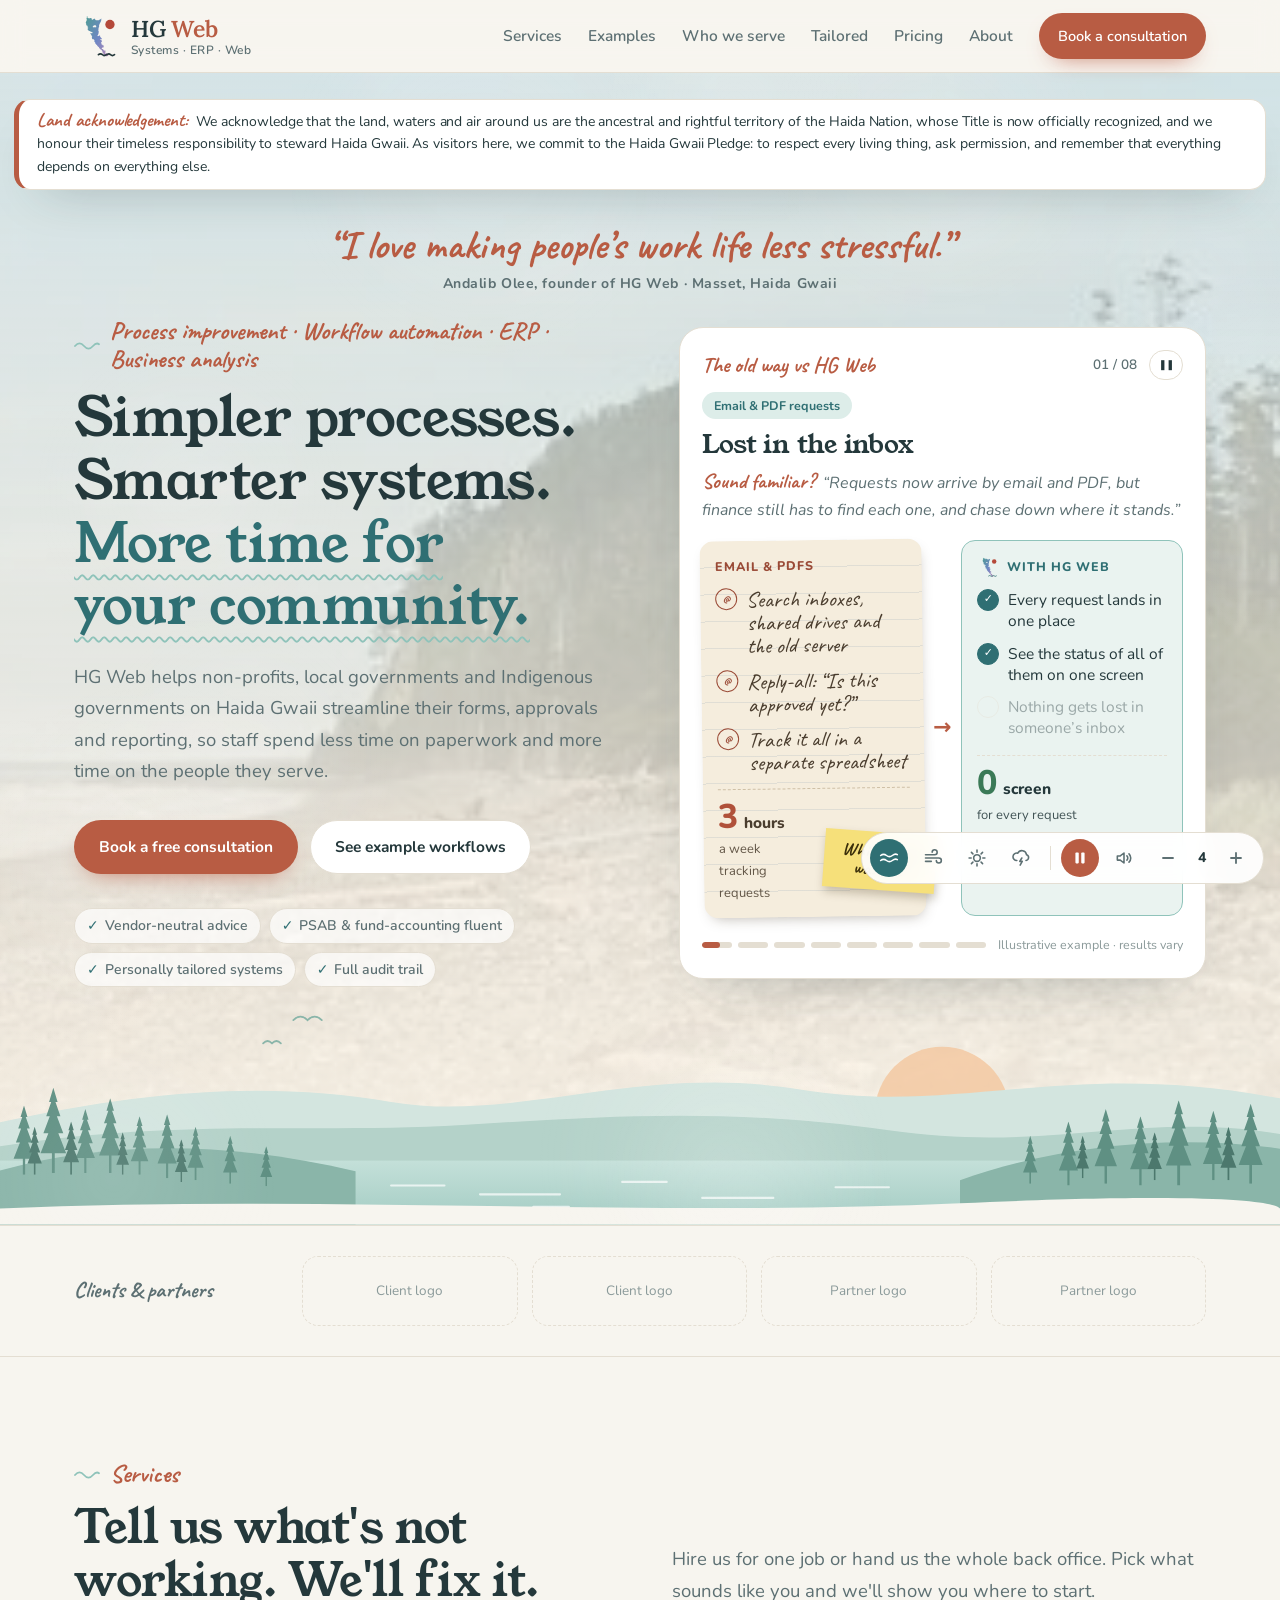
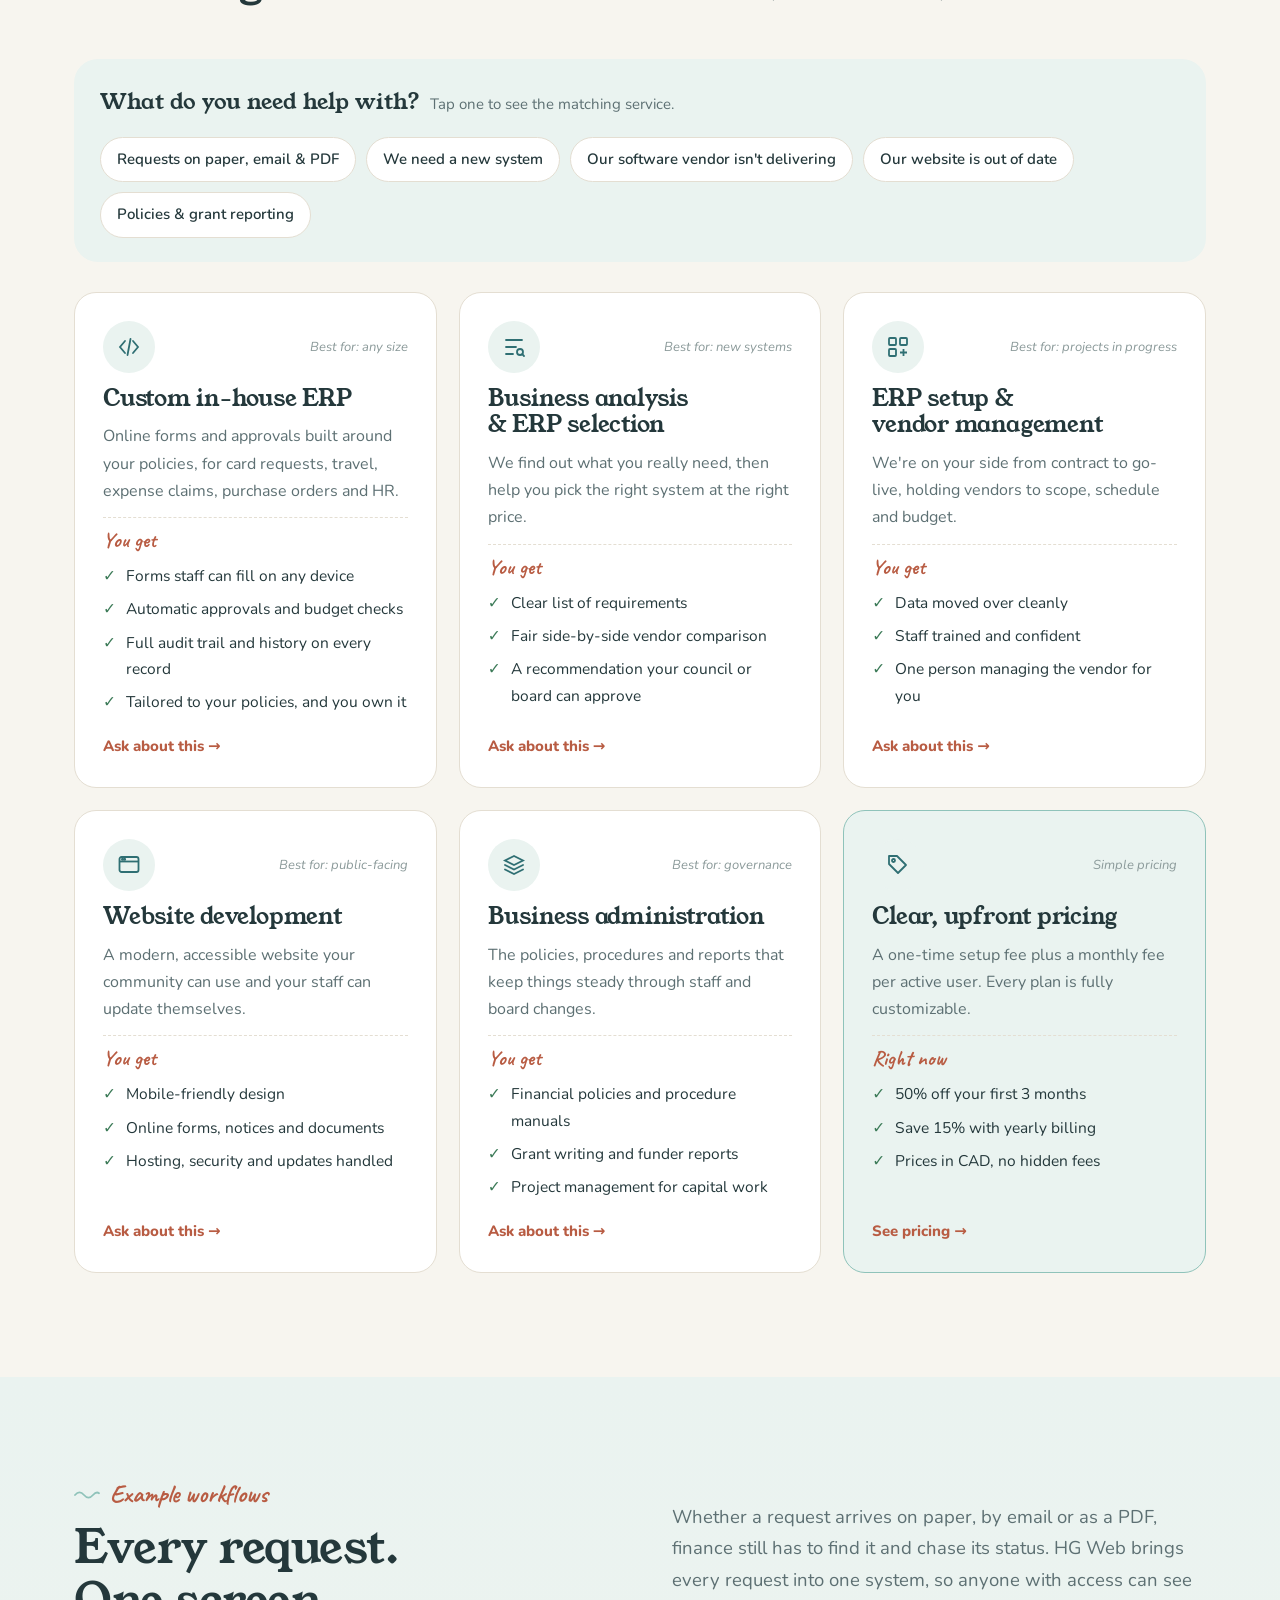
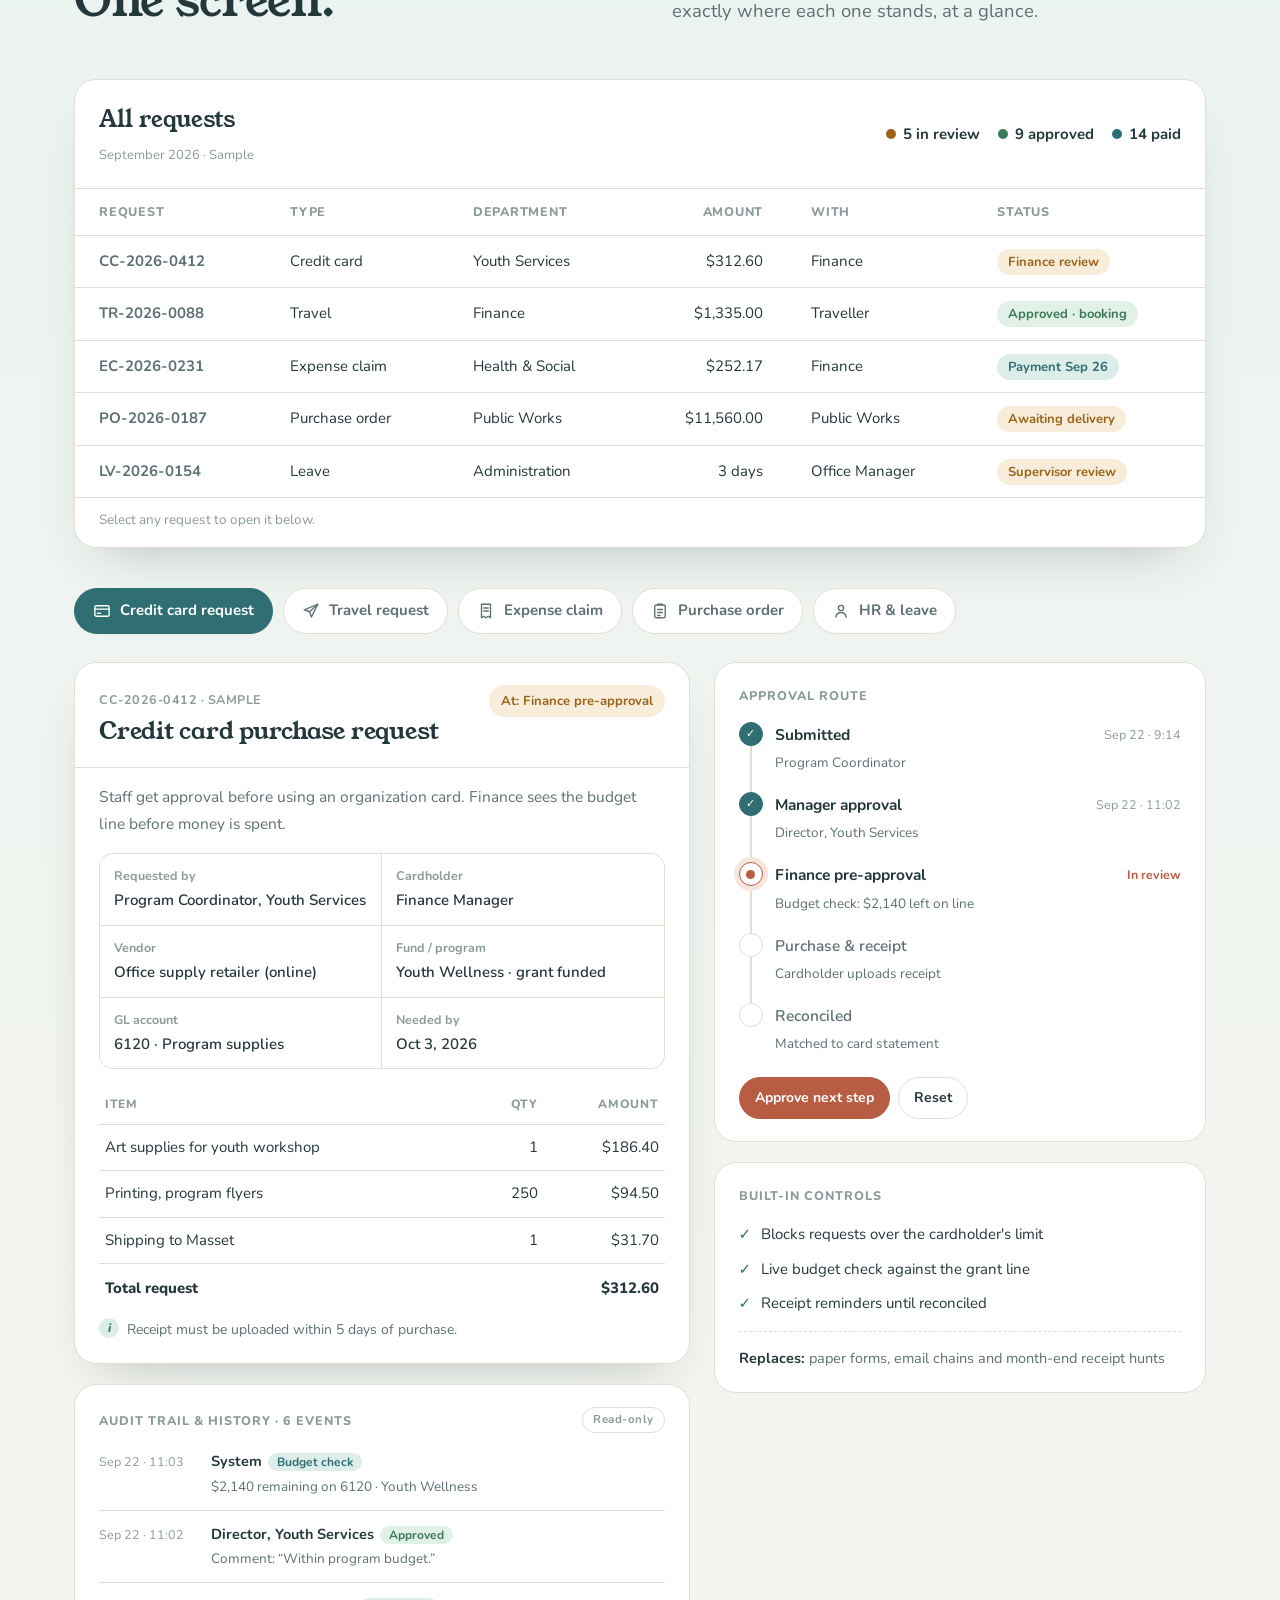
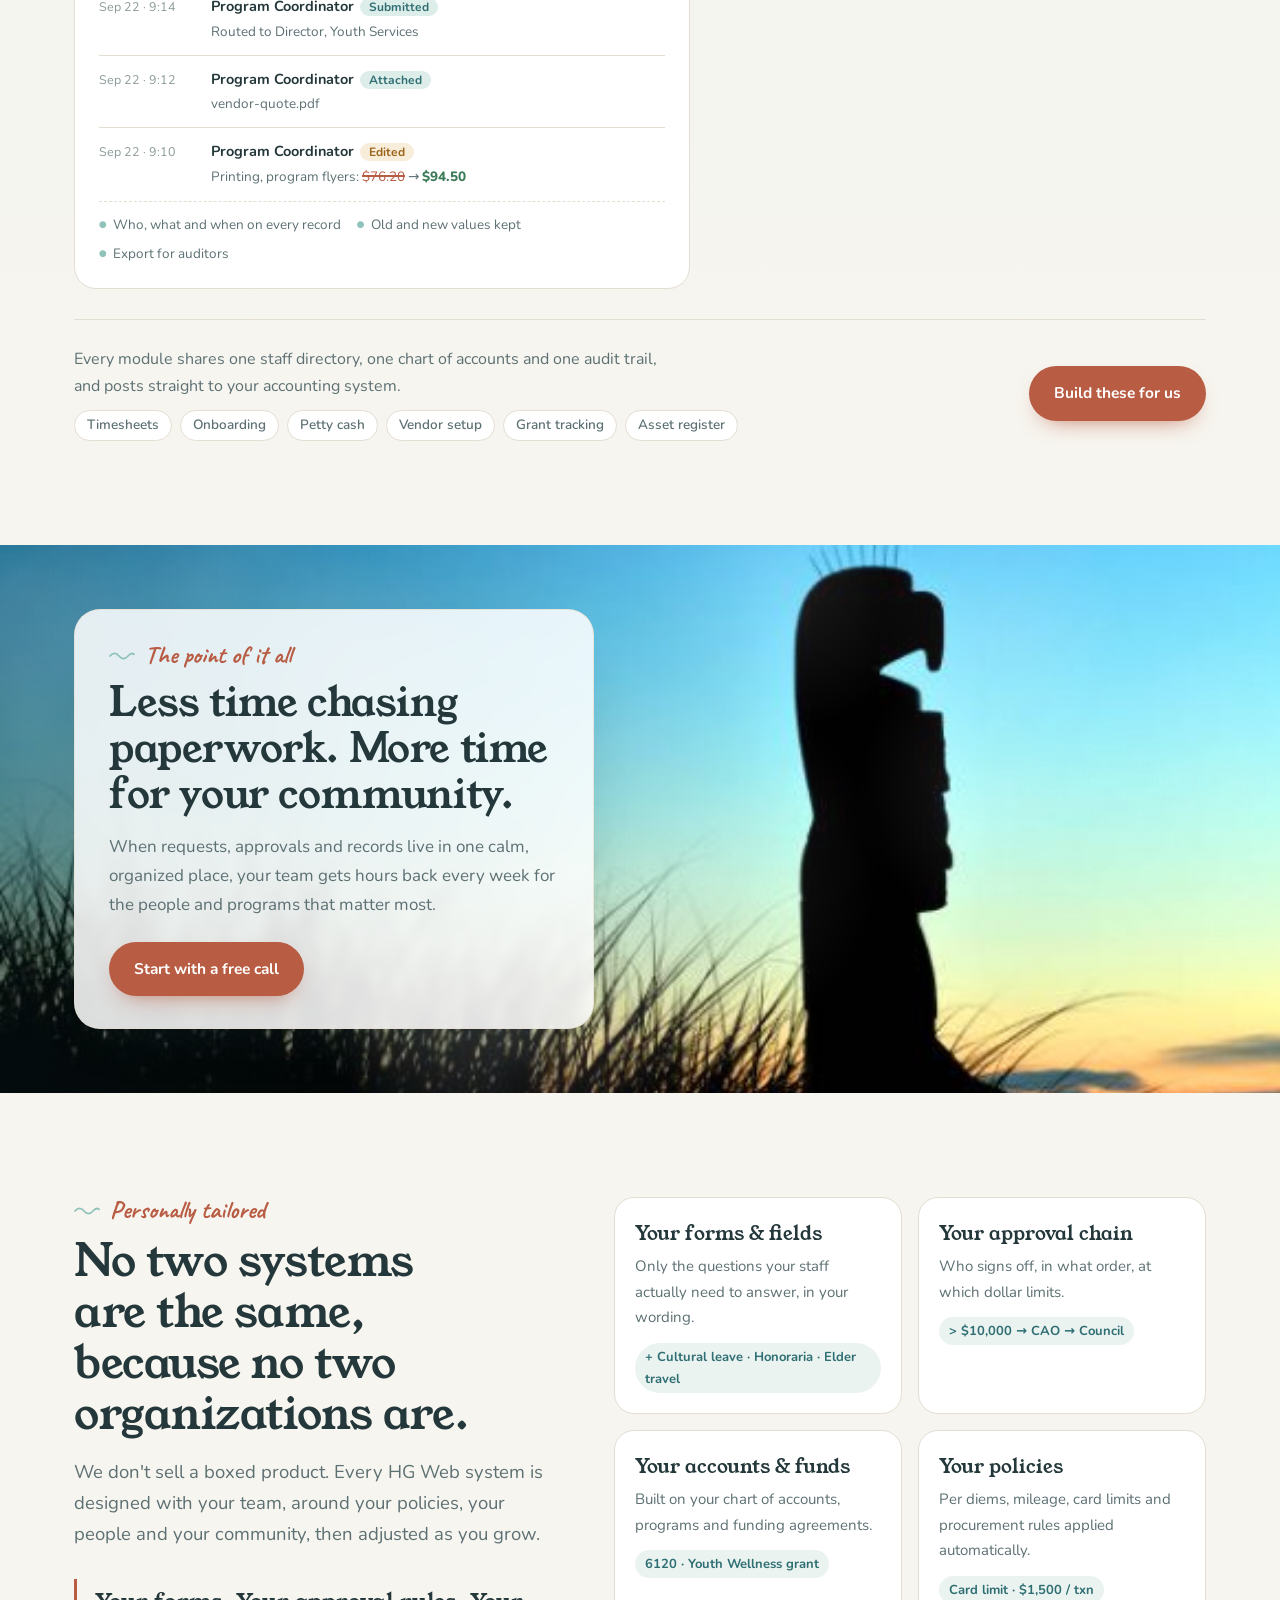
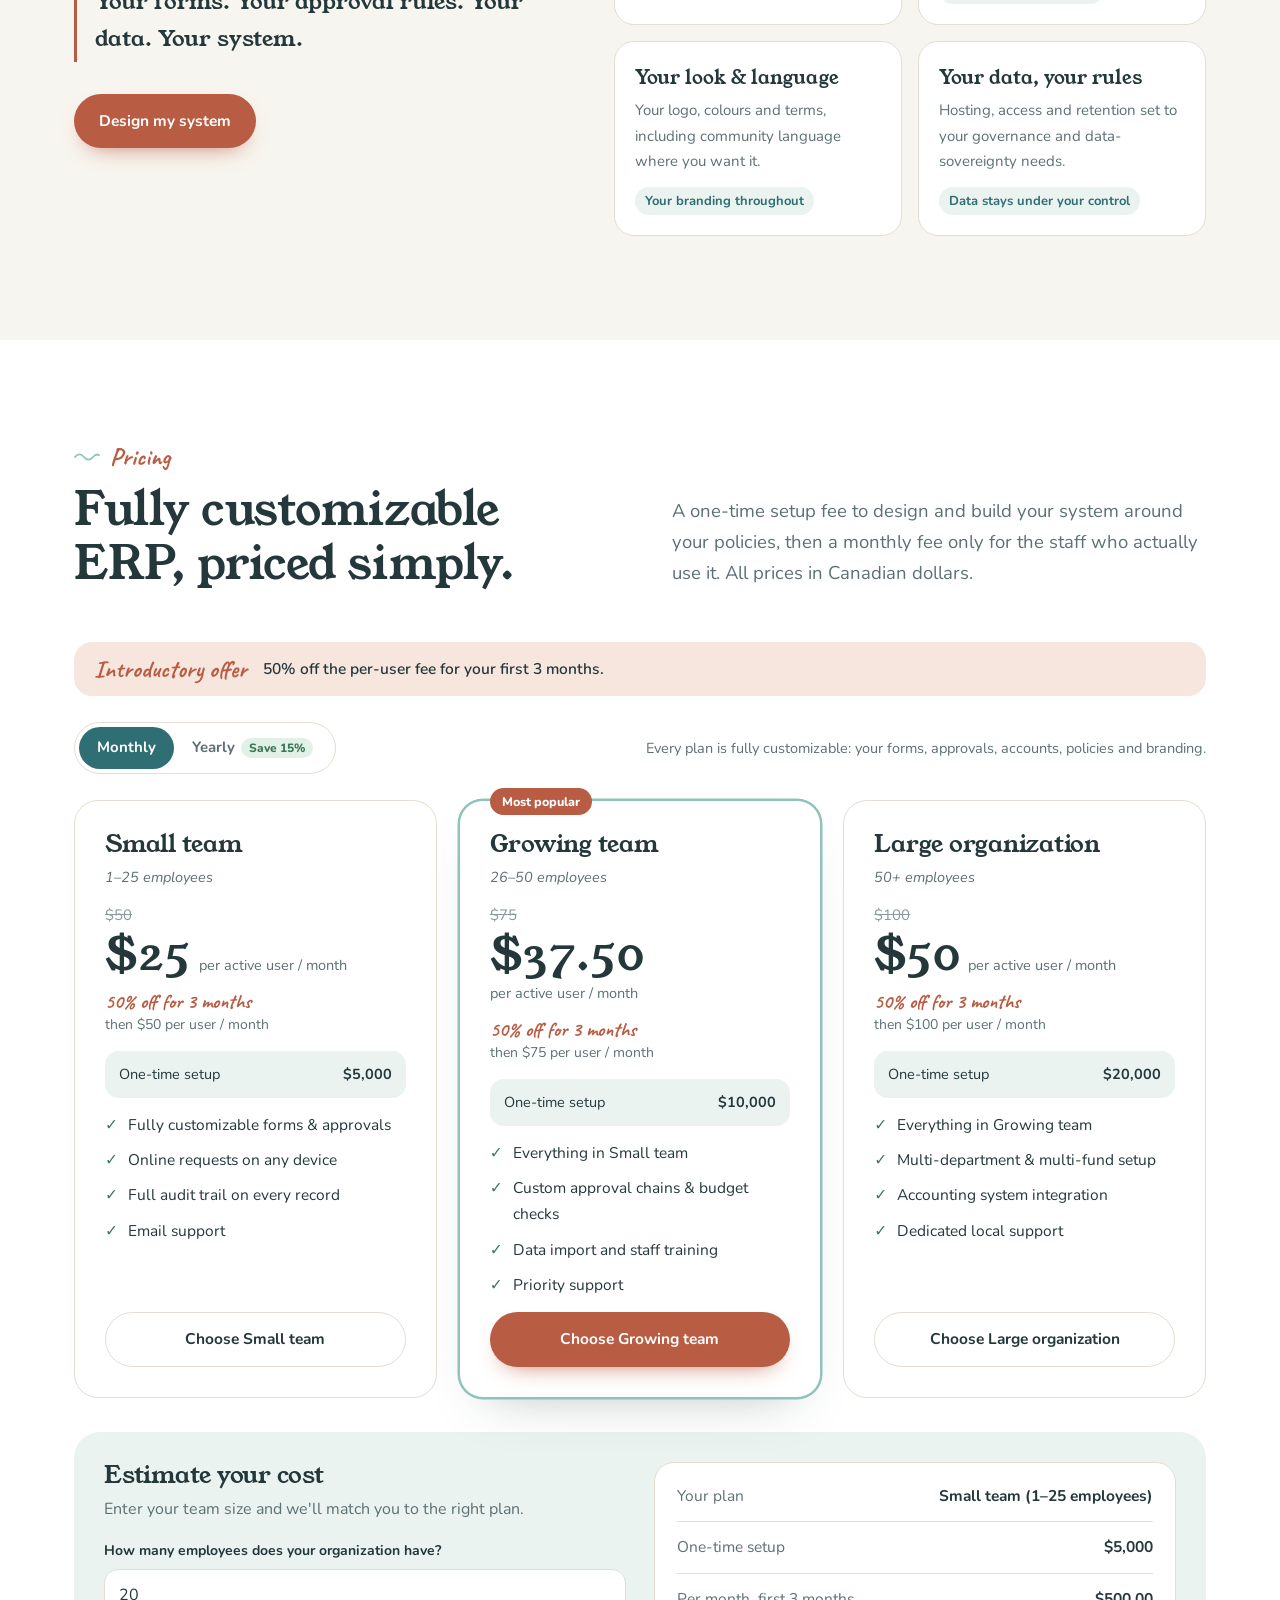
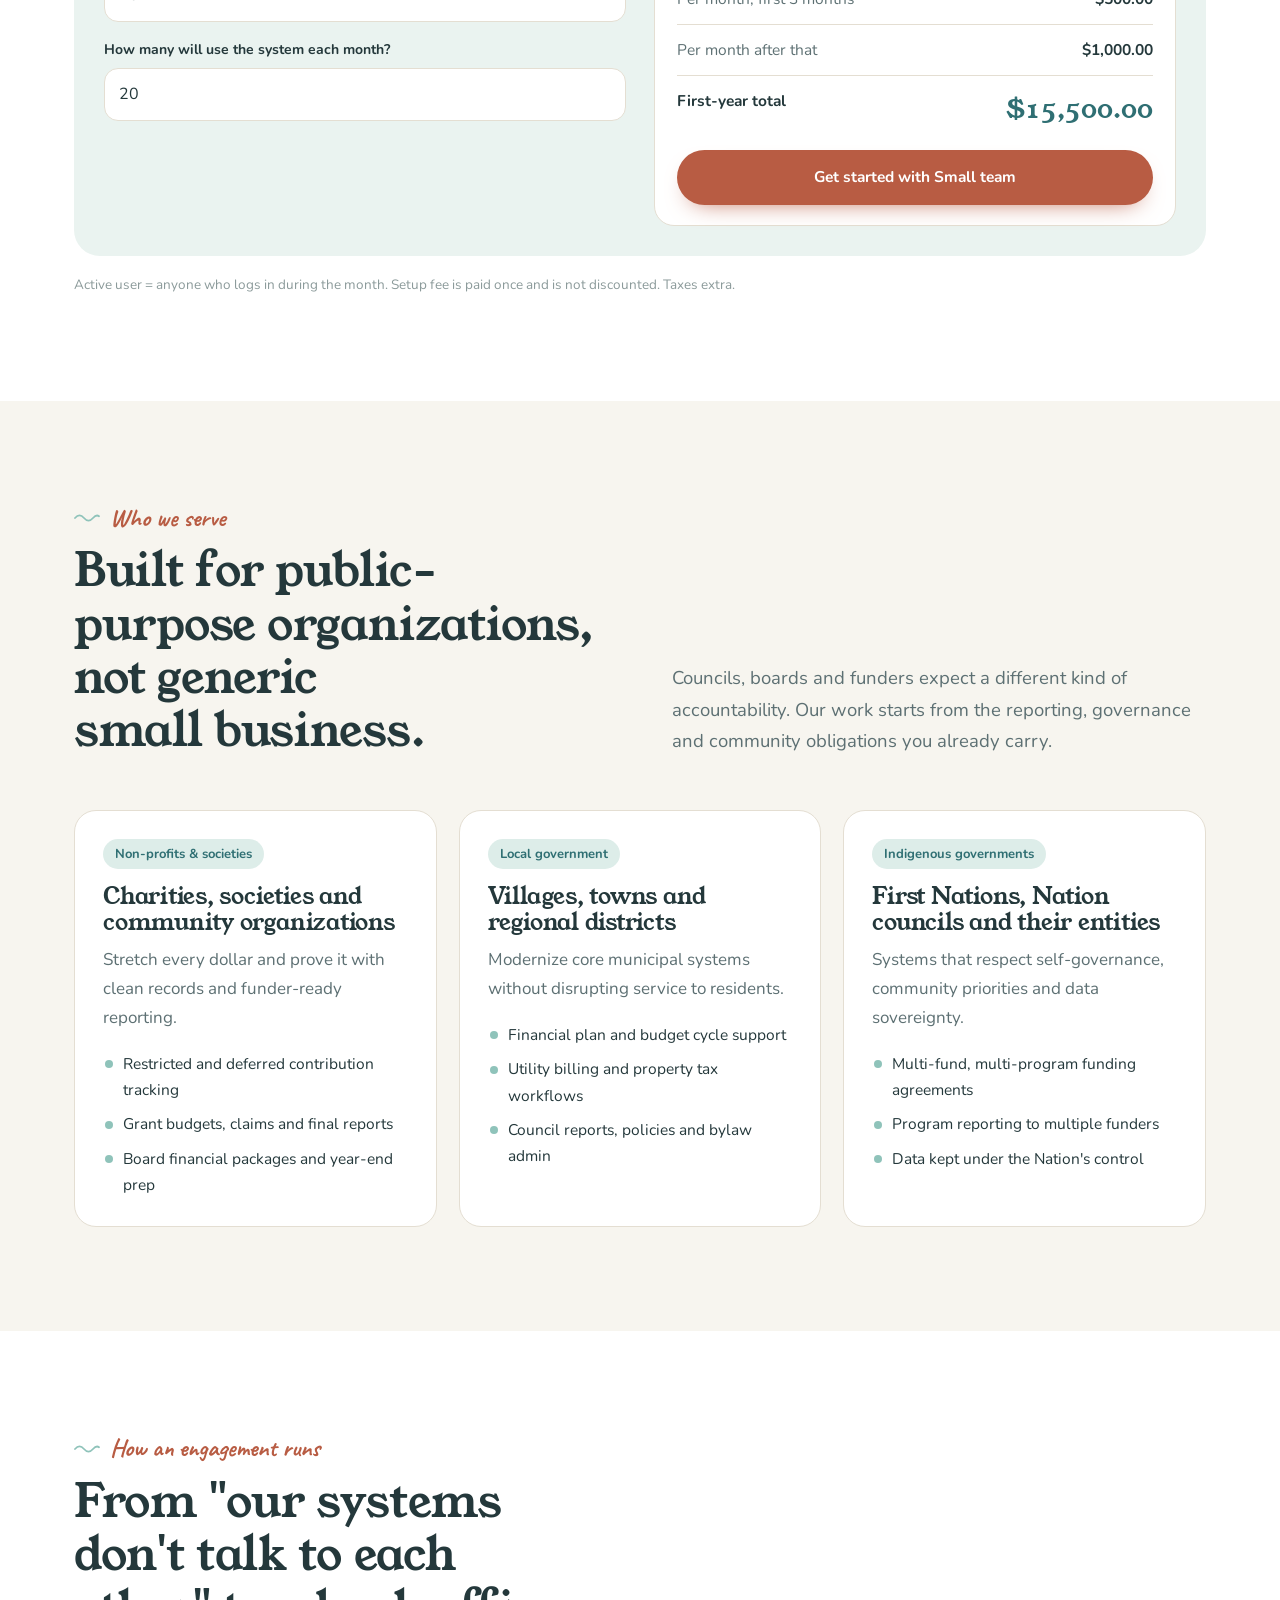
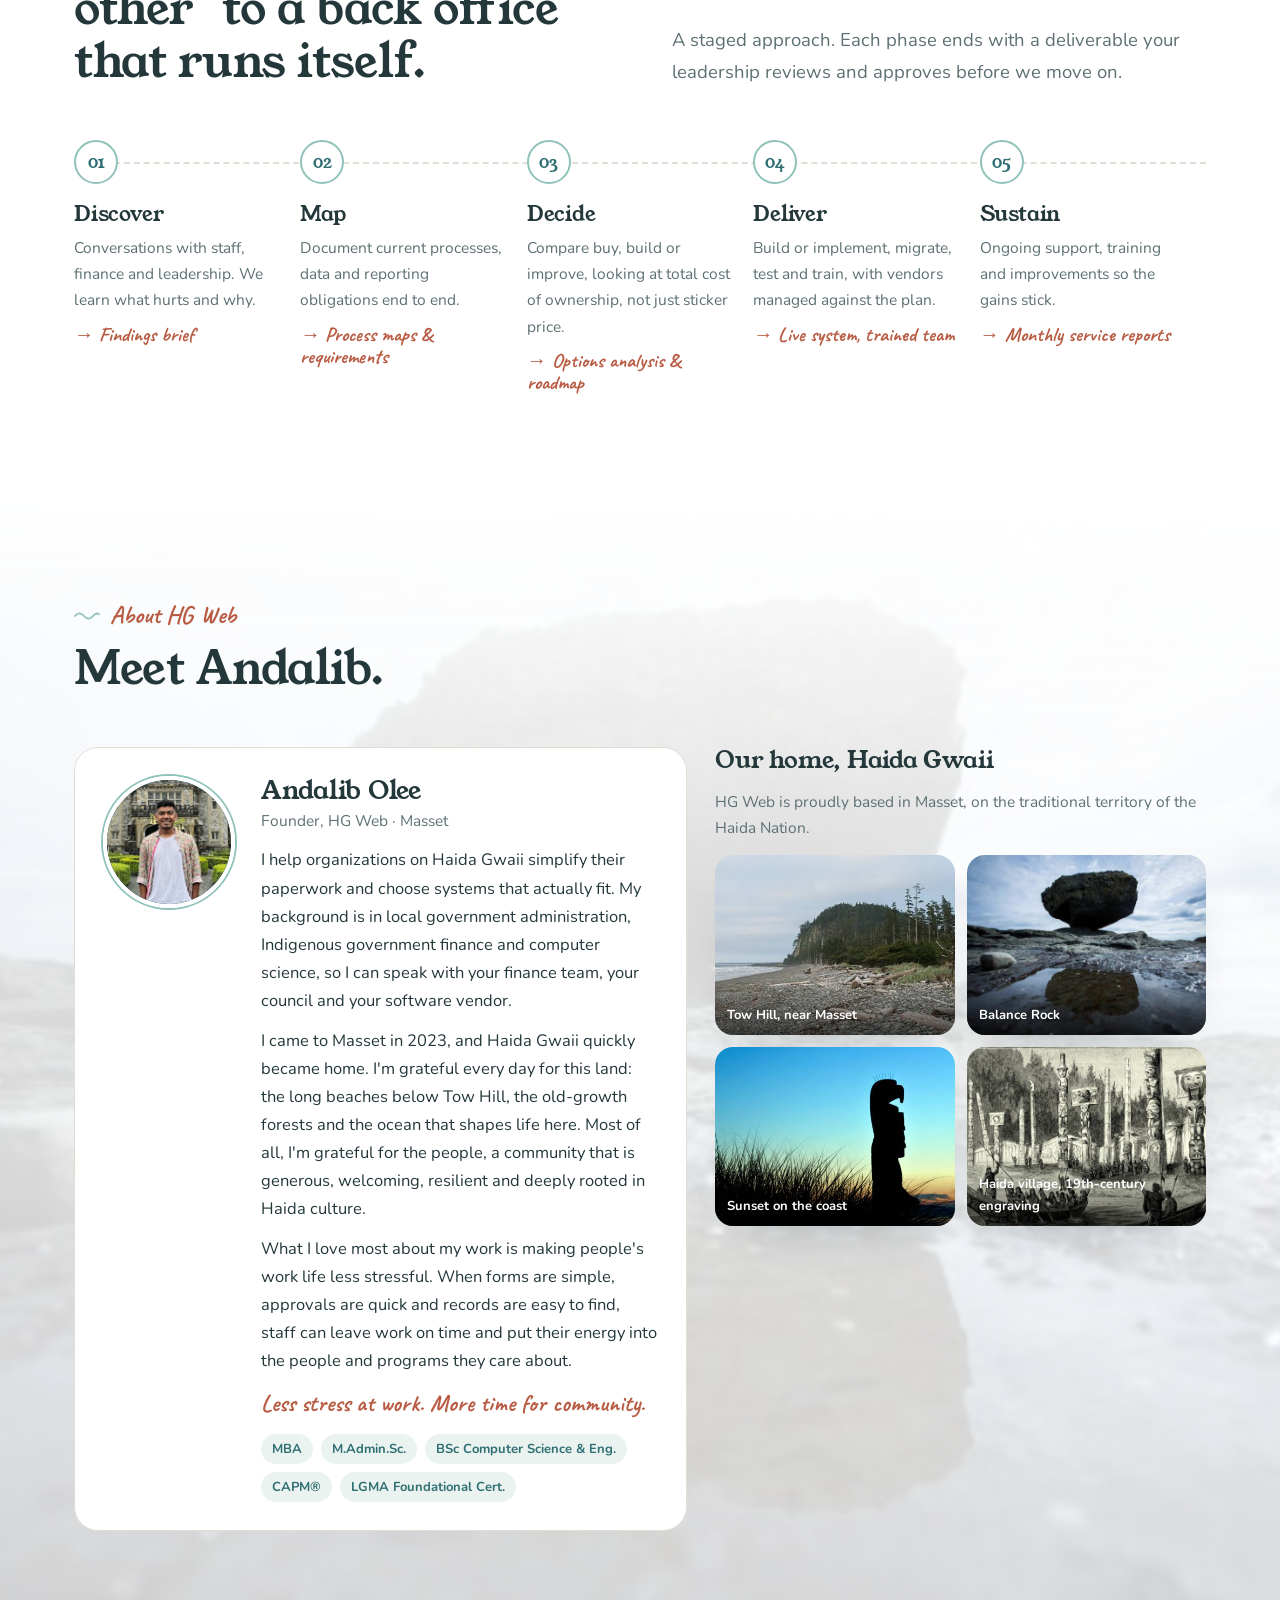
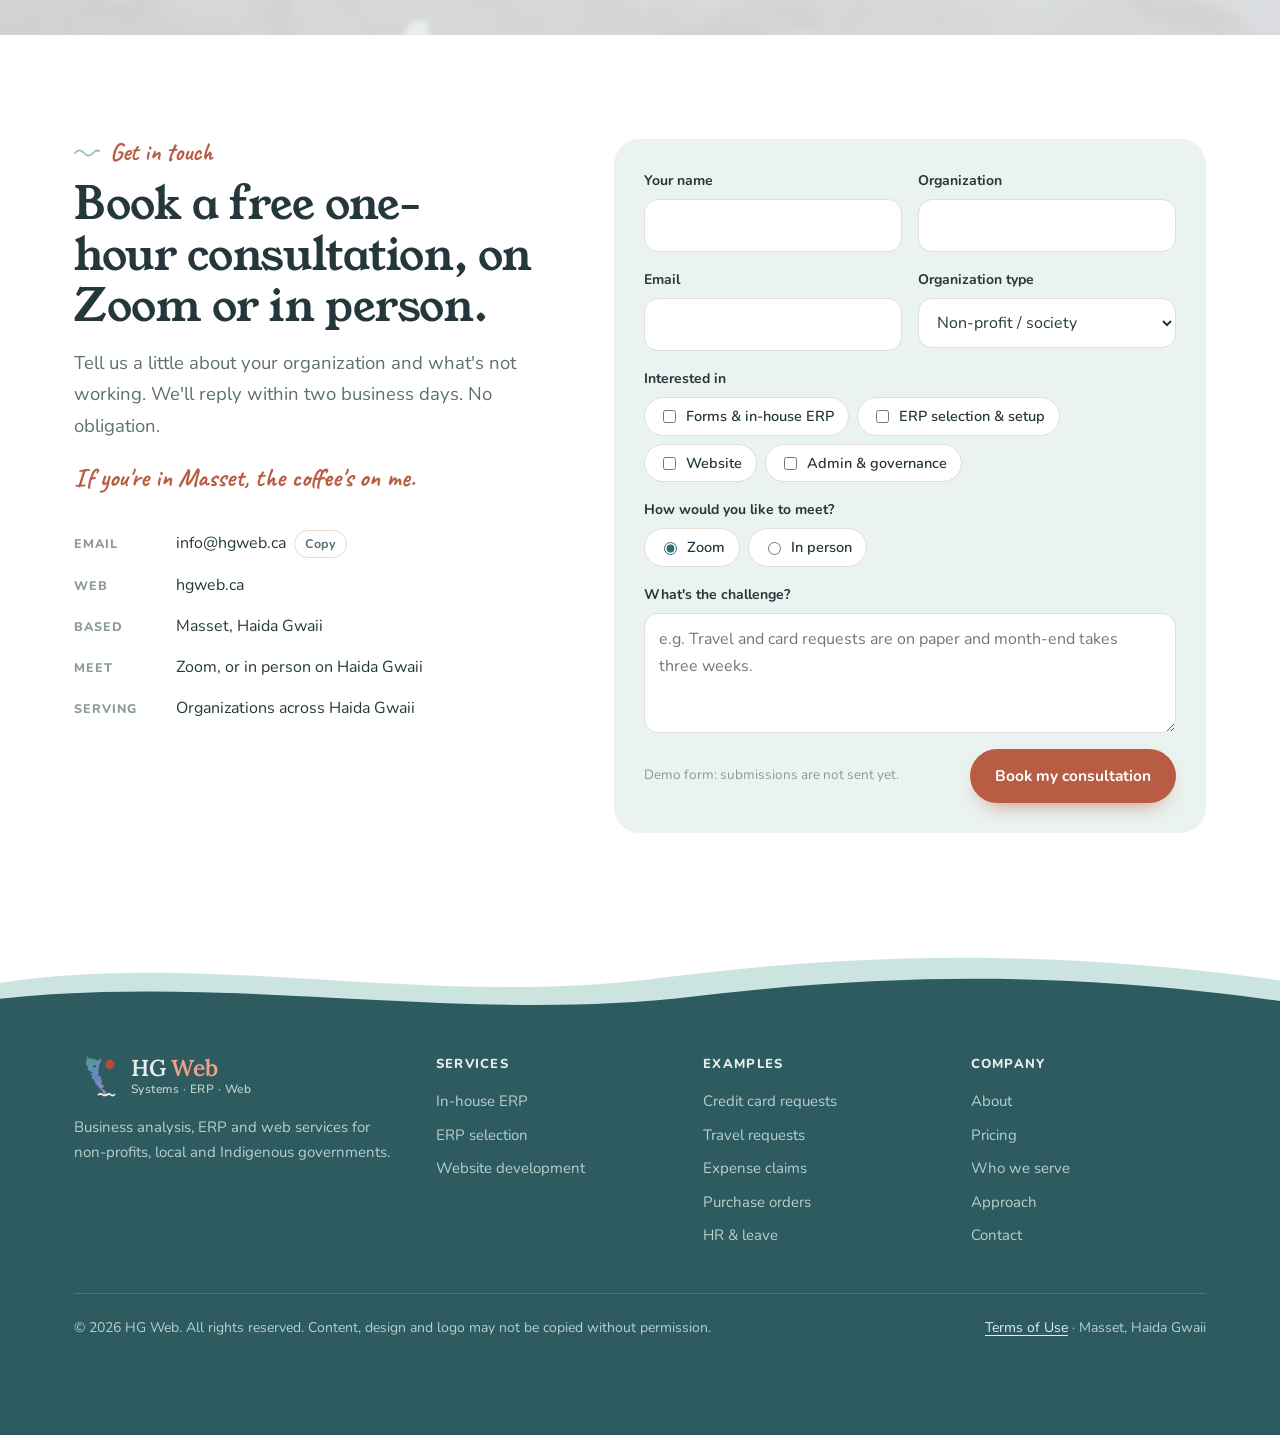
==== commit 3a444e2f: "HG Web: add Haida Gwaii photos, founder story, remove bookkeeping and price match - Hero: Tow Hill p" ====
--- a/hgweb/index.html
+++ b/hgweb/index.html
@@ -589,6 +589,25 @@
 .est-out div.tot b{font-family:var(--display);font-weight:400;font-size:26px;color:var(--primary)}
 .est-out .btn{width:100%;margin-top:6px}
 .pr-fine{margin-top:18px;font-size:13.5px;color:var(--faint)}
+/* Haida Gwaii photography */
+:root{--img-village:url("[data-uri]");--img-rock:url("[data-uri]");--img-totem:url("[data-uri]");--img-tow:url("[data-uri]")}
+.hero{isolation:isolate}
+.hero::before{content:"";position:absolute;inset:0;z-index:-1;background:linear-gradient(180deg,color-mix(in srgb,var(--sky1) 55%,transparent) 0%,color-mix(in srgb,var(--sky2) 80%,transparent) 70%,var(--sky2) 100%),var(--img-tow) center 35%/cover no-repeat;opacity:.9}
+.hero-quote{position:relative;z-index:1;text-align:center;margin:0 auto 26px;padding-inline:16px;font-family:var(--hand);font-weight:700;font-size:clamp(28px,3.6vw,40px);line-height:1.15;color:var(--accent)}
+.hero-quote span{display:block;font-family:var(--body);font-weight:700;font-size:14px;letter-spacing:.04em;color:var(--muted);margin-top:8px}
+.scene-photo{position:absolute;inset:0;background:var(--img-totem) 70% 50%/cover no-repeat}
+.scene-photo::after{content:"";position:absolute;inset:0;background:linear-gradient(90deg,rgba(10,30,32,.35),transparent 60%)}
+#about{position:relative;isolation:isolate}
+#about::before{content:"";position:absolute;inset:0;z-index:-1;background:linear-gradient(180deg,var(--surface) 0%,color-mix(in srgb,var(--surface) 86%,transparent) 35%,color-mix(in srgb,var(--surface) 80%,transparent) 100%),var(--img-rock) center 60%/cover no-repeat}
+.me-bio+.me-bio{margin-top:12px}
+.me-love{margin-top:14px;font-family:var(--hand);font-size:24px;font-weight:700;color:var(--accent);line-height:1.2}
+.hg-home{display:flex;flex-direction:column;gap:14px}
+.hg-home h3{font-size:24px}
+.hg-home>p{color:var(--muted);font-size:15.5px}
+.gallery{display:grid;grid-template-columns:1fr 1fr;gap:12px}
+.gallery figure{margin:0;border-radius:18px;overflow:hidden;background:var(--mist);position:relative;aspect-ratio:4/3;box-shadow:var(--shadow)}
+.gallery figure div{position:absolute;inset:0;background-size:cover;background-position:center}
+.gallery figcaption{position:absolute;left:0;right:0;bottom:0;padding:22px 12px 9px;font-size:13px;font-weight:700;color:#fff;background:linear-gradient(transparent,rgba(0,0,0,.6))}
 .terms-x{position:absolute;top:14px;right:14px;width:38px;height:38px;border-radius:50%;border:1.5px solid var(--line);background:var(--surface);color:var(--ink);font-size:22px;line-height:1;cursor:pointer}
 @media (max-width:520px){.terms-in{padding:24px 20px}}
 </style>
@@ -604,7 +623,7 @@
   <div class="wrap head-row">
     <a class="brand" href="#top" aria-label="HG Web home">
       <svg class="mark" viewBox="0 0 48 48" aria-hidden="true"><use href="#hgmark"/></svg>
-      <span class="wm">HG<b>Web</b><small>Systems · Books · Web</small></span>
+      <span class="wm">HG<b>Web</b><small>Systems · ERP · Web</small></span>
     </a>
     <button class="menu-btn" id="menuBtn" aria-expanded="false" aria-controls="nav">Menu</button>
     <nav class="nav" id="nav">
@@ -625,11 +644,12 @@
     <div class="ack-top">
       <p class="ack-in"><svg viewBox="0 0 40 22" aria-hidden="true"><path d="M2 8c3-4 6-4 9 0s6 4 9 0 6-4 9 0 6 4 9 0M2 16c3-4 6-4 9 0s6 4 9 0 6-4 9 0 6 4 9 0" fill="none" stroke="currentColor" stroke-width="1.8" stroke-linecap="round"/></svg><span><b>Land acknowledgement:</b> We acknowledge that the land, waters and air around us are the ancestral and rightful territory of the Haida Nation, whose Title is now officially recognized, and we honour their timeless responsibility to steward Haida Gwaii. As visitors here, we commit to the Haida Gwaii Pledge: to respect every living thing, ask permission, and remember that everything depends on everything else.</span></p>
     </div>
+    <p class="hero-quote">“I love making people’s work life less stressful.”<span>Andalib Olee, founder of HG Web · Masset, Haida Gwaii</span></p>
     <div class="wrap hero-grid">
       <div class="hero-copy">
-        <div class="eyebrow">Process improvement · Workflow automation · ERP · Bookkeeping · Business analysis</div>
-        <h1>Simpler processes. Clearer books. <em>More time for your community.</em></h1>
-        <p class="lede">HG Web helps non-profits, local governments and Indigenous governments on Haida Gwaii streamline their forms, approvals and bookkeeping, so staff spend less time on paperwork and more time on the people they serve.</p>
+        <div class="eyebrow">Process improvement · Workflow automation · ERP · Business analysis</div>
+        <h1>Simpler processes. Smarter systems. <em>More time for your community.</em></h1>
+        <p class="lede">HG Web helps non-profits, local governments and Indigenous governments on Haida Gwaii streamline their forms, approvals and reporting, so staff spend less time on paperwork and more time on the people they serve.</p>
         <div class="hero-ctas">
           <a class="btn btn-hero" href="#contact">Book a free consultation</a>
           <a class="btn btn-ghost" href="#examples">See example workflows</a>
@@ -639,7 +659,6 @@
           <span>PSAB &amp; fund-accounting fluent</span>
           <span>Personally tailored systems</span>
           <span>Full audit trail</span>
-          <span>Price match promise</span>
         </div>
       </div>
 
@@ -716,7 +735,6 @@
         <div class="chooser-q">What do you need help with?<span>Tap one to see the matching service.</span></div>
         <div class="chips" id="chips">
           <button class="chip" type="button" aria-pressed="false" data-svc="forms">Requests on paper, email &amp; PDF</button>
-          <button class="chip" type="button" aria-pressed="false" data-svc="books">Our books are behind</button>
           <button class="chip" type="button" aria-pressed="false" data-svc="select">We need a new system</button>
           <button class="chip" type="button" aria-pressed="false" data-svc="vendor">Our software vendor isn't delivering</button>
           <button class="chip" type="button" aria-pressed="false" data-svc="web">Our website is out of date</button>
@@ -732,14 +750,6 @@
           <div class="get">You get</div>
           <ul><li>Forms staff can fill on any device</li><li>Automatic approvals and budget checks</li><li>Full audit trail and history on every record</li><li>Tailored to your policies, and you own it</li></ul>
           <a class="ask" href="#contact" data-interest="i-custom">Ask about this →</a>
-        </article>
-        <article class="svc" data-svc="books">
-          <div class="svc-top"><div class="svc-ico"><svg viewBox="0 0 24 24" fill="none" stroke="currentColor" stroke-width="1.8" stroke-linecap="round"><path d="M5 3h11l3 3v15H5z"/><path d="M9 9h6M9 13h6M9 17h3"/></svg></div><span class="best">Best for: monthly support</span></div>
-          <h3>Bookkeeping</h3>
-          <p>Accurate, up-to-date books every month, so you always know where the money is.</p>
-          <div class="get">You get</div>
-          <ul><li>Payables, receivables and payroll entries</li><li>Monthly bank reconciliations</li><li>Year-end and audit-ready files</li></ul>
-          <a class="ask" href="#contact" data-interest="i-books">Ask about this →</a>
         </article>
         <article class="svc" data-svc="select">
           <div class="svc-top"><div class="svc-ico"><svg viewBox="0 0 24 24" fill="none" stroke="currentColor" stroke-width="1.8" stroke-linecap="round"><path d="M4 5h16M4 12h10M4 19h7"/><circle cx="18" cy="17" r="3"/><path d="M20.2 19.2 22 21"/></svg></div><span class="best">Best for: new systems</span></div>
@@ -773,6 +783,14 @@
           <ul><li>Financial policies and procedure manuals</li><li>Grant writing and funder reports</li><li>Project management for capital work</li></ul>
           <a class="ask" href="#contact" data-interest="i-admin">Ask about this →</a>
         </article>
+        <article class="svc" style="background:var(--mist);border-color:var(--sea)">
+          <div class="svc-top"><div class="svc-ico"><svg viewBox="0 0 24 24" fill="none" stroke="currentColor" stroke-width="1.8" stroke-linecap="round" stroke-linejoin="round" aria-hidden="true"><path d="M20 12l-8 8-9-9V3h8z"/><circle cx="7.5" cy="7.5" r="1.5"/></svg></div><span class="best">Simple pricing</span></div>
+          <h3>Clear, upfront pricing</h3>
+          <p>A one-time setup fee plus a monthly fee per active user. Every plan is fully customizable.</p>
+          <div class="get">Right now</div>
+          <ul><li>50% off your first 3 months</li><li>Save 15% with yearly billing</li><li>Prices in CAD, no hidden fees</li></ul>
+          <a class="ask" href="#pricing">See pricing →</a>
+        </article>
       </div>
     </div>
   </section>
@@ -837,6 +855,7 @@
       <rect x="400" y="402" width="160" height="13" rx="6.5" transform="rotate(-5 480 408)" style="fill:var(--wood)"/>
       <rect x="470" y="394" width="10" height="16" rx="3" transform="rotate(-30 475 402)" style="fill:var(--wood)"/>
     </svg>
+    <div class="scene-photo" role="img" aria-label="A carved pole silhouetted against a Haida Gwaii sunset"></div>
     <canvas class="fx" aria-hidden="true"></canvas>
     <div class="wrap">
       <div class="scene-card">
@@ -895,7 +914,7 @@
         </div>
         <div class="est-out" id="est-out" aria-live="polite"></div>
       </div>
-      <p class="pr-fine">Active user = anyone who logs in during the month. Setup fee is paid once and is not discounted. Taxes extra. Our price match promise applies.</p>
+      <p class="pr-fine">Active user = anyone who logs in during the month. Setup fee is paid once and is not discounted. Taxes extra.</p>
     </div>
   </section>
 
@@ -912,7 +931,7 @@
         <article>
           <span class="tag">Non-profits &amp; societies</span>
           <h3>Charities, societies and community organizations</h3>
-          <p>Stretch every dollar and prove it with clean books and funder-ready reporting.</p>
+          <p>Stretch every dollar and prove it with clean records and funder-ready reporting.</p>
           <ul><li>Restricted and deferred contribution tracking</li><li>Grant budgets, claims and final reports</li><li>Board financial packages and year-end prep</li></ul>
         </article>
         <article>
@@ -945,7 +964,7 @@
         <div class="step"><div class="n">02</div><h3>Map</h3><p>Document current processes, data and reporting obligations end to end.</p><div class="deliv">→ Process maps &amp; requirements</div></div>
         <div class="step"><div class="n">03</div><h3>Decide</h3><p>Compare buy, build or improve, looking at total cost of ownership, not just sticker price.</p><div class="deliv">→ Options analysis &amp; roadmap</div></div>
         <div class="step"><div class="n">04</div><h3>Deliver</h3><p>Build or implement, migrate, test and train, with vendors managed against the plan.</p><div class="deliv">→ Live system, trained team</div></div>
-        <div class="step"><div class="n">05</div><h3>Sustain</h3><p>Ongoing bookkeeping, support and improvements so the gains stick.</p><div class="deliv">→ Monthly service reports</div></div>
+        <div class="step"><div class="n">05</div><h3>Sustain</h3><p>Ongoing support, training and improvements so the gains stick.</p><div class="deliv">→ Monthly service reports</div></div>
       </div>
     </div>
   </section>
@@ -964,20 +983,23 @@
           <div class="me-body">
             <h3>Andalib Olee</h3>
             <p class="role">Founder, HG Web · Masset</p>
-            <p class="me-bio">I help organizations on Haida Gwaii simplify their paperwork, keep clean books and choose systems that actually fit. My background is in local government administration, Indigenous government finance and computer science, so I can speak with your finance team, your council and your software vendor.</p>
+            <p class="me-bio">I help organizations on Haida Gwaii simplify their paperwork and choose systems that actually fit. My background is in local government administration, Indigenous government finance and computer science, so I can speak with your finance team, your council and your software vendor.</p>
+            <p class="me-bio">I came to Masset in 2023, and Haida Gwaii quickly became home. I'm grateful every day for this land: the long beaches below Tow Hill, the old-growth forests and the ocean that shapes life here. Most of all, I'm grateful for the people, a community that is generous, welcoming, resilient and deeply rooted in Haida culture.</p>
+            <p class="me-bio">What I love most about my work is making people's work life less stressful. When forms are simple, approvals are quick and records are easy to find, staff can leave work on time and put their energy into the people and programs they care about.</p>
+            <p class="me-love">Less stress at work. More time for community.</p>
             <div class="creds"><span>MBA</span><span>M.Admin.Sc.</span><span>BSc Computer Science &amp; Eng.</span><span>CAPM®</span><span>LGMA Foundational Cert.</span></div>
           </div>
         </div>
-          <div class="pm" id="price-match">
-            <div class="pm-badge" aria-hidden="true"><svg viewBox="0 0 48 48"><circle cx="24" cy="24" r="21" fill="none" stroke="currentColor" stroke-width="2"/><circle cx="24" cy="24" r="16" fill="none" stroke="currentColor" stroke-width="1.2" stroke-dasharray="2 3"/><path d="M16 25l5 5 11-12" fill="none" stroke="currentColor" stroke-width="3" stroke-linecap="round" stroke-linejoin="round"/></svg></div>
-            <div>
-              <div class="eyebrow">Price match promise</div>
-              <h3>Found a lower quote? We'll match it.</h3>
-              <p>Send us a written quote from another consultant, bookkeeper, developer or software vendor for the same scope. We'll match the price and still include our audit trail, staff training and local support.</p>
-              <ul class="pm-terms"><li>Same scope and deliverables</li><li>Written quote dated within 60 days</li><li>New engagements</li></ul>
-              <a class="btn btn-accent" href="#contact" data-interest="i-price">Send us a quote to match</a>
-            </div>
+        <div class="hg-home">
+          <h3>Our home, Haida Gwaii</h3>
+          <p>HG Web is proudly based in Masset, on the traditional territory of the Haida Nation.</p>
+          <div class="gallery">
+            <figure><div role="img" aria-label="Tow Hill rising above a pebble beach" style="background-image:var(--img-tow)"></div><figcaption>Tow Hill, near Masset</figcaption></figure>
+            <figure><div role="img" aria-label="Balance Rock on the shoreline" style="background-image:var(--img-rock)"></div><figcaption>Balance Rock</figcaption></figure>
+            <figure><div role="img" aria-label="A carved pole silhouetted at sunset" style="background-image:var(--img-totem)"></div><figcaption>Sunset on the coast</figcaption></figure>
+            <figure><div role="img" aria-label="Historic engraving of a Haida village with canoes and totem poles" style="background-image:var(--img-village)"></div><figcaption>Haida village, 19th-century engraving</figcaption></figure>
           </div>
+        </div>
       </div>
     </div>
   </section>
@@ -1008,10 +1030,8 @@
           <div class="checks">
             <label><input type="checkbox" id="i-custom"> Forms &amp; in-house ERP</label>
             <label><input type="checkbox" id="i-erp"> ERP selection &amp; setup</label>
-            <label><input type="checkbox" id="i-books"> Bookkeeping</label>
             <label><input type="checkbox" id="i-web"> Website</label>
             <label><input type="checkbox" id="i-admin"> Admin &amp; governance</label>
-            <label><input type="checkbox" id="i-price"> Price match request</label>
           </div>
         </div>
         <div class="field full"><span class="lbl">How would you like to meet?</span>
@@ -1047,11 +1067,11 @@
       <div>
         <a class="brand" href="#top">
           <svg class="mark" viewBox="0 0 48 48" aria-hidden="true"><use href="#hgmark"/></svg>
-          <span class="wm">HG<b>Web</b><small>Systems · Books · Web</small></span>
+          <span class="wm">HG<b>Web</b><small>Systems · ERP · Web</small></span>
         </a>
-        <p class="foot-note">Business analysis, ERP, bookkeeping and web services for non-profits, local and Indigenous governments.</p>
-      </div>
-      <div><h4>Services</h4><ul><li><a href="#services">In-house ERP</a></li><li><a href="#services">Bookkeeping</a></li><li><a href="#services">ERP selection</a></li><li><a href="#services">Website development</a></li></ul></div>
+        <p class="foot-note">Business analysis, ERP and web services for non-profits, local and Indigenous governments.</p>
+      </div>
+      <div><h4>Services</h4><ul><li><a href="#services">In-house ERP</a></li><li><a href="#services">ERP selection</a></li><li><a href="#services">Website development</a></li></ul></div>
       <div><h4>Examples</h4><ul><li><a href="#examples">Credit card requests</a></li><li><a href="#examples">Travel requests</a></li><li><a href="#examples">Expense claims</a></li><li><a href="#examples">Purchase orders</a></li><li><a href="#examples">HR &amp; leave</a></li></ul></div>
       <div><h4>Company</h4><ul><li><a href="#about">About</a></li><li><a href="#pricing">Pricing</a></li><li><a href="#serve">Who we serve</a></li><li><a href="#approach">Approach</a></li><li><a href="#contact">Contact</a></li></ul></div>
     </div>
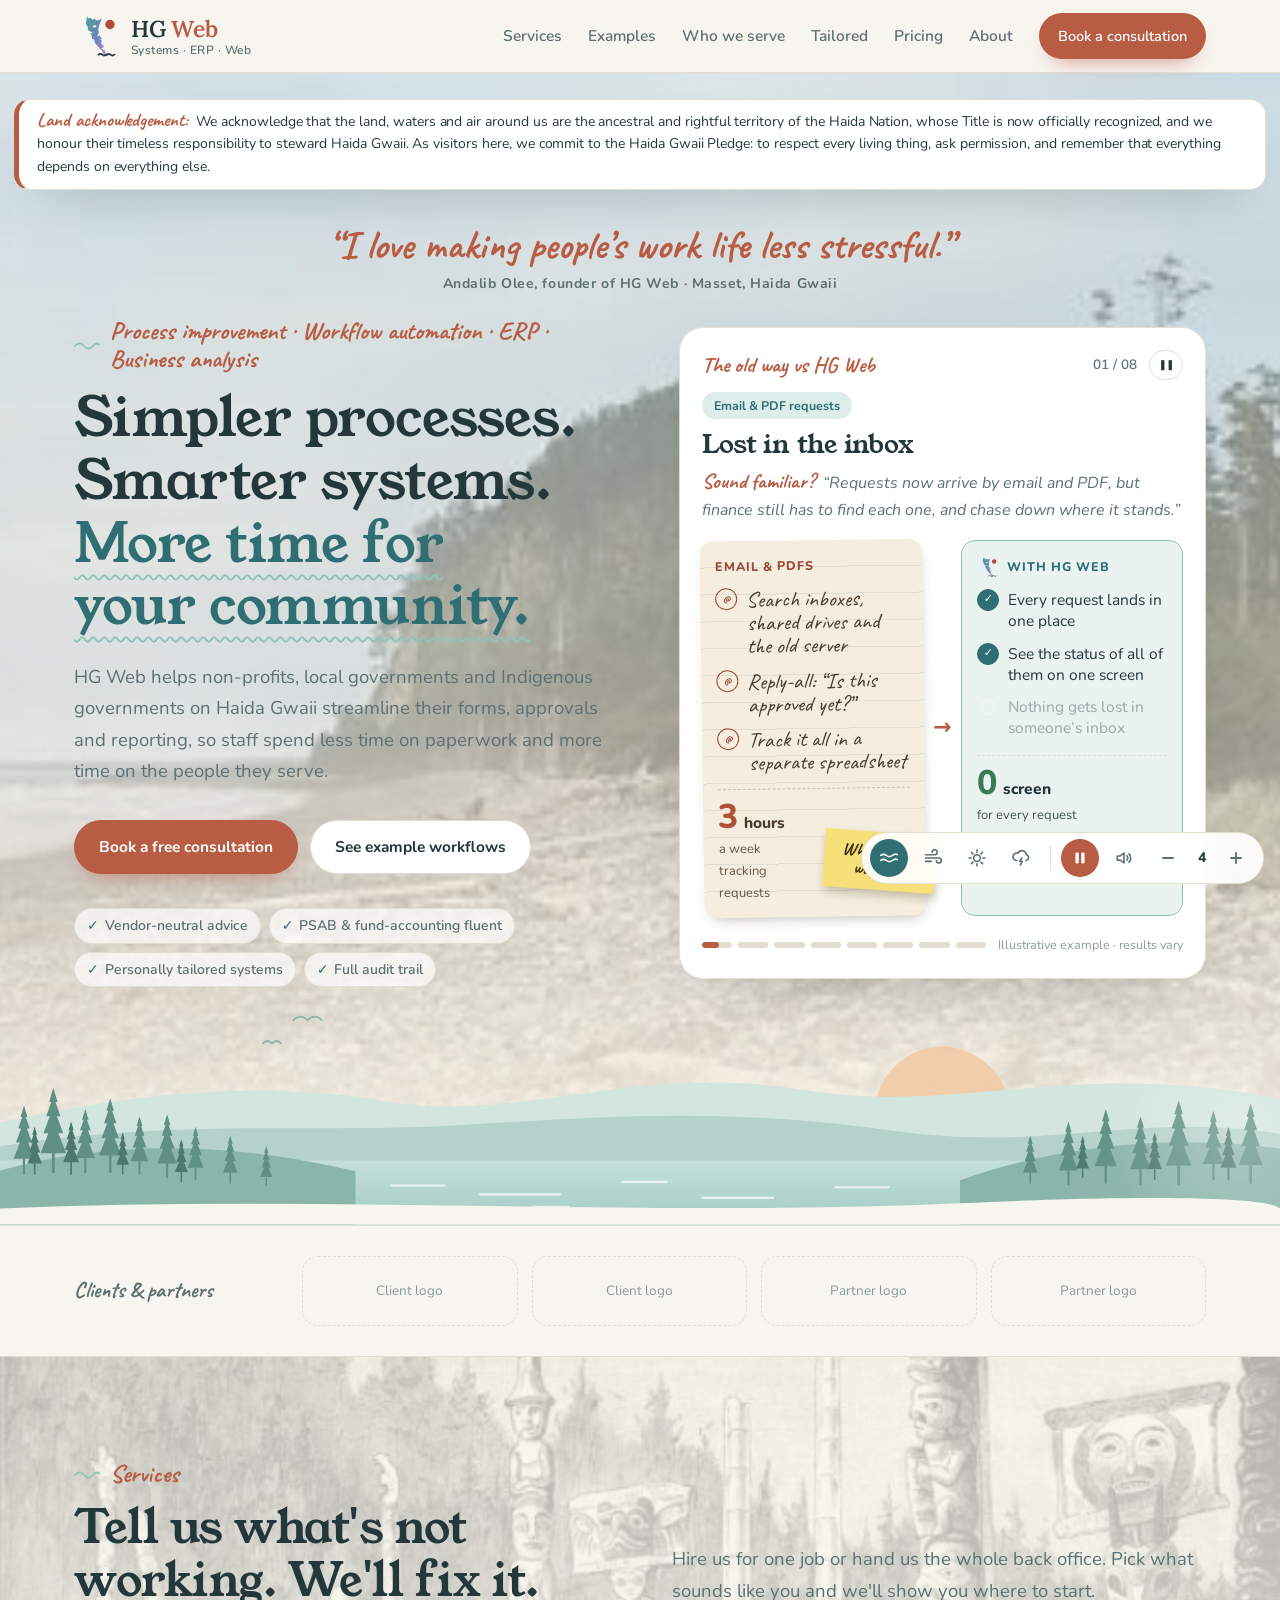
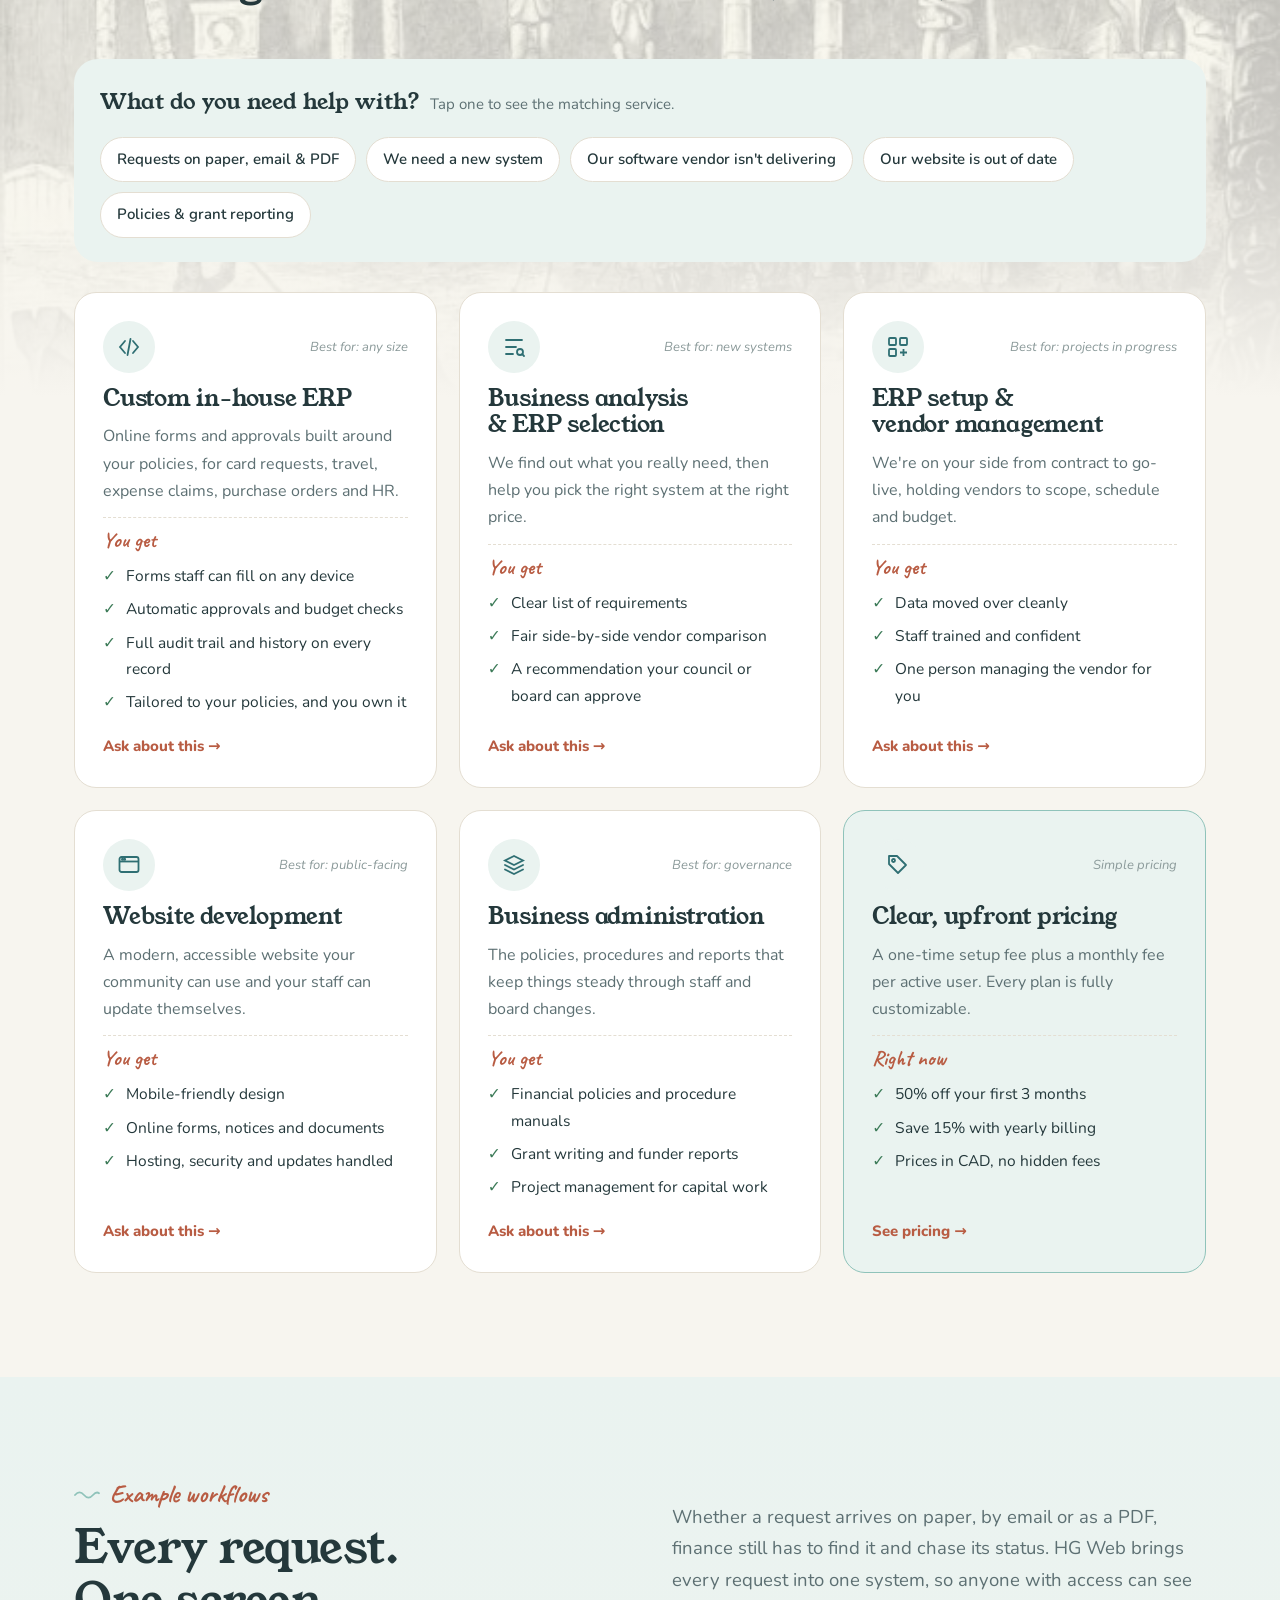
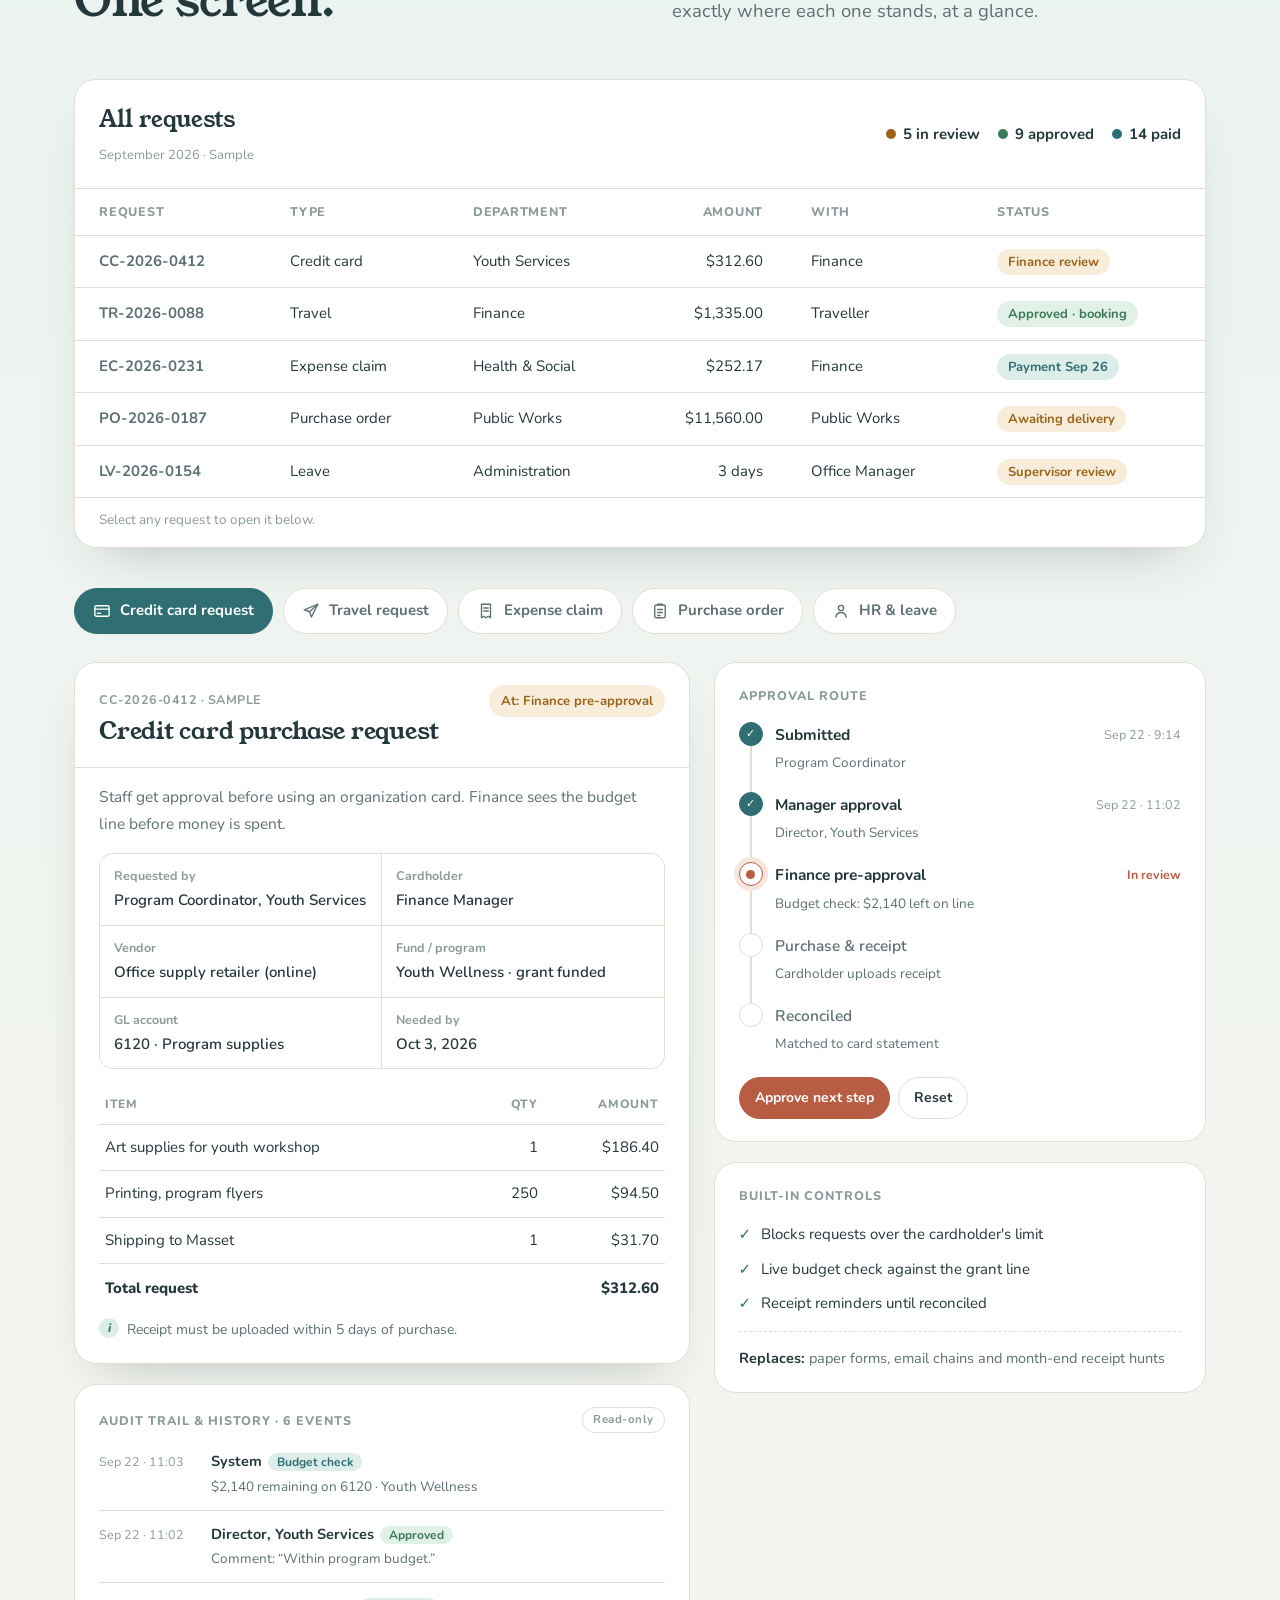
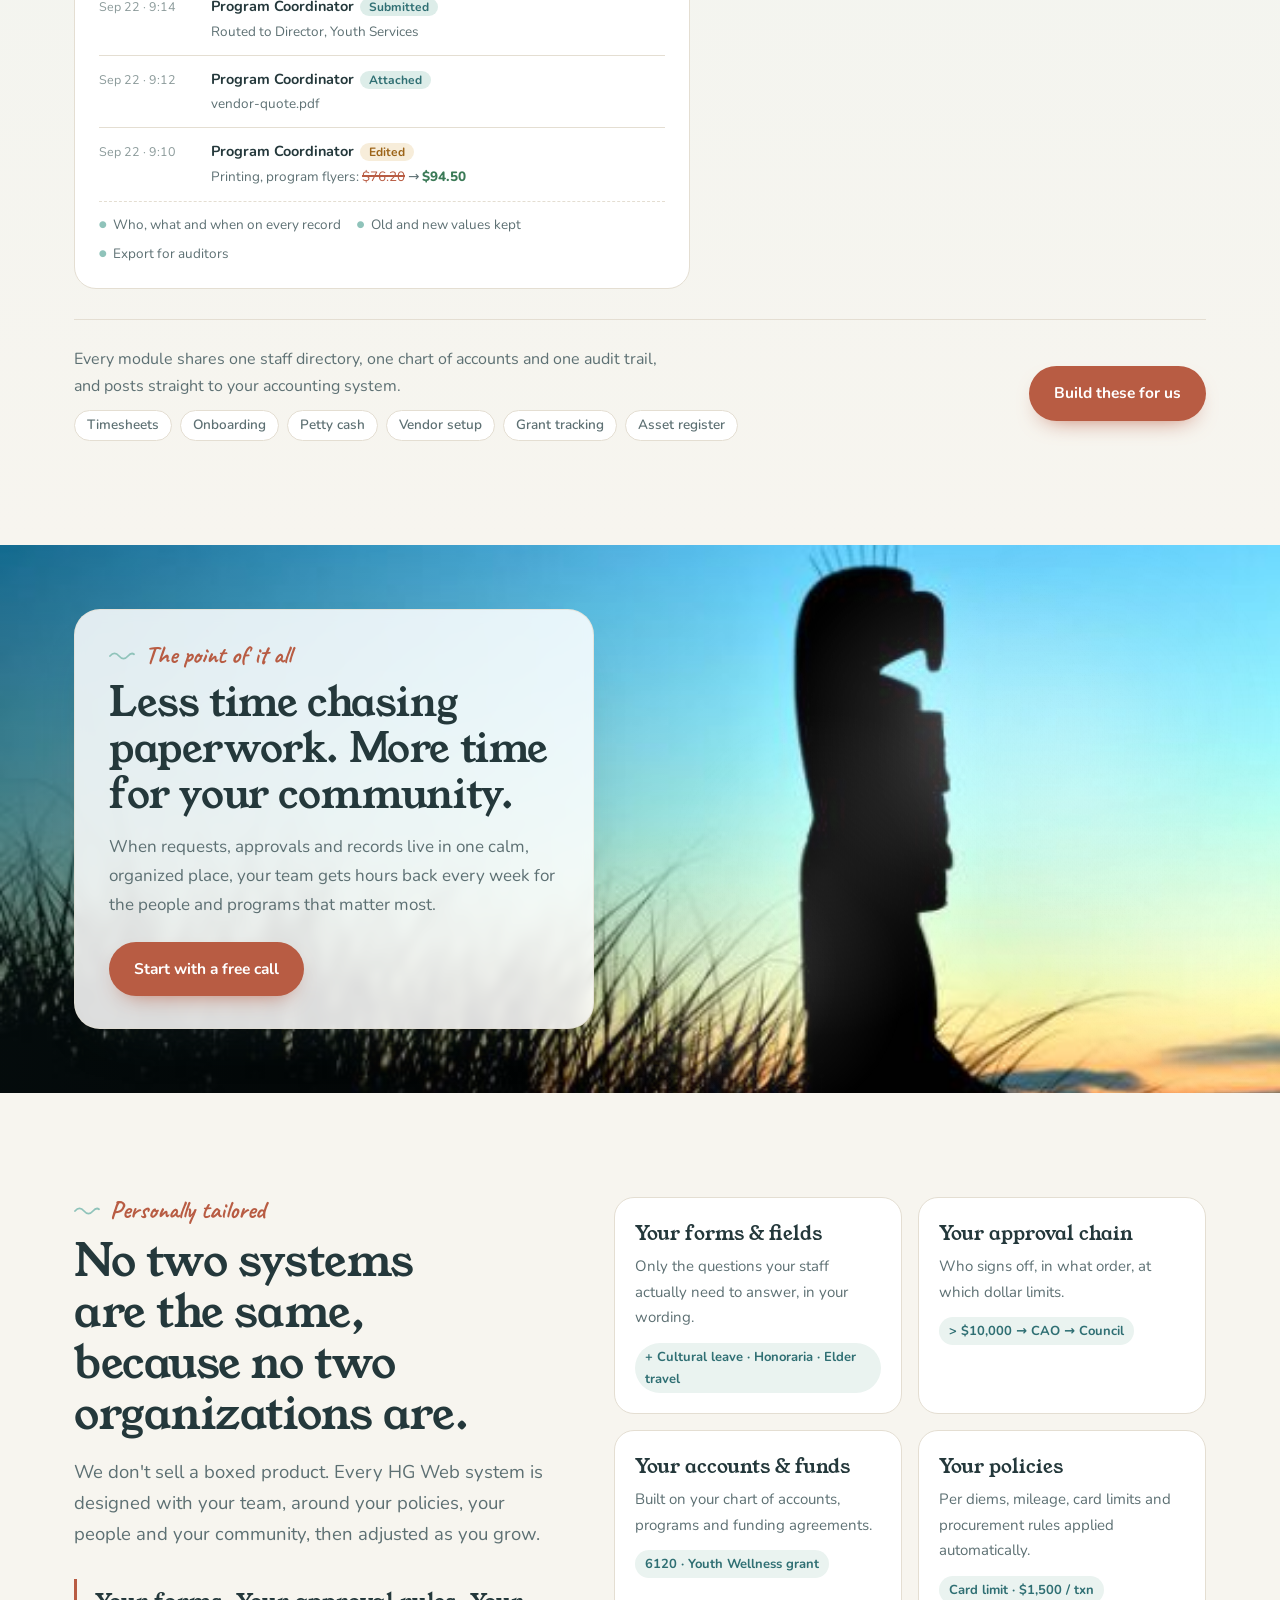
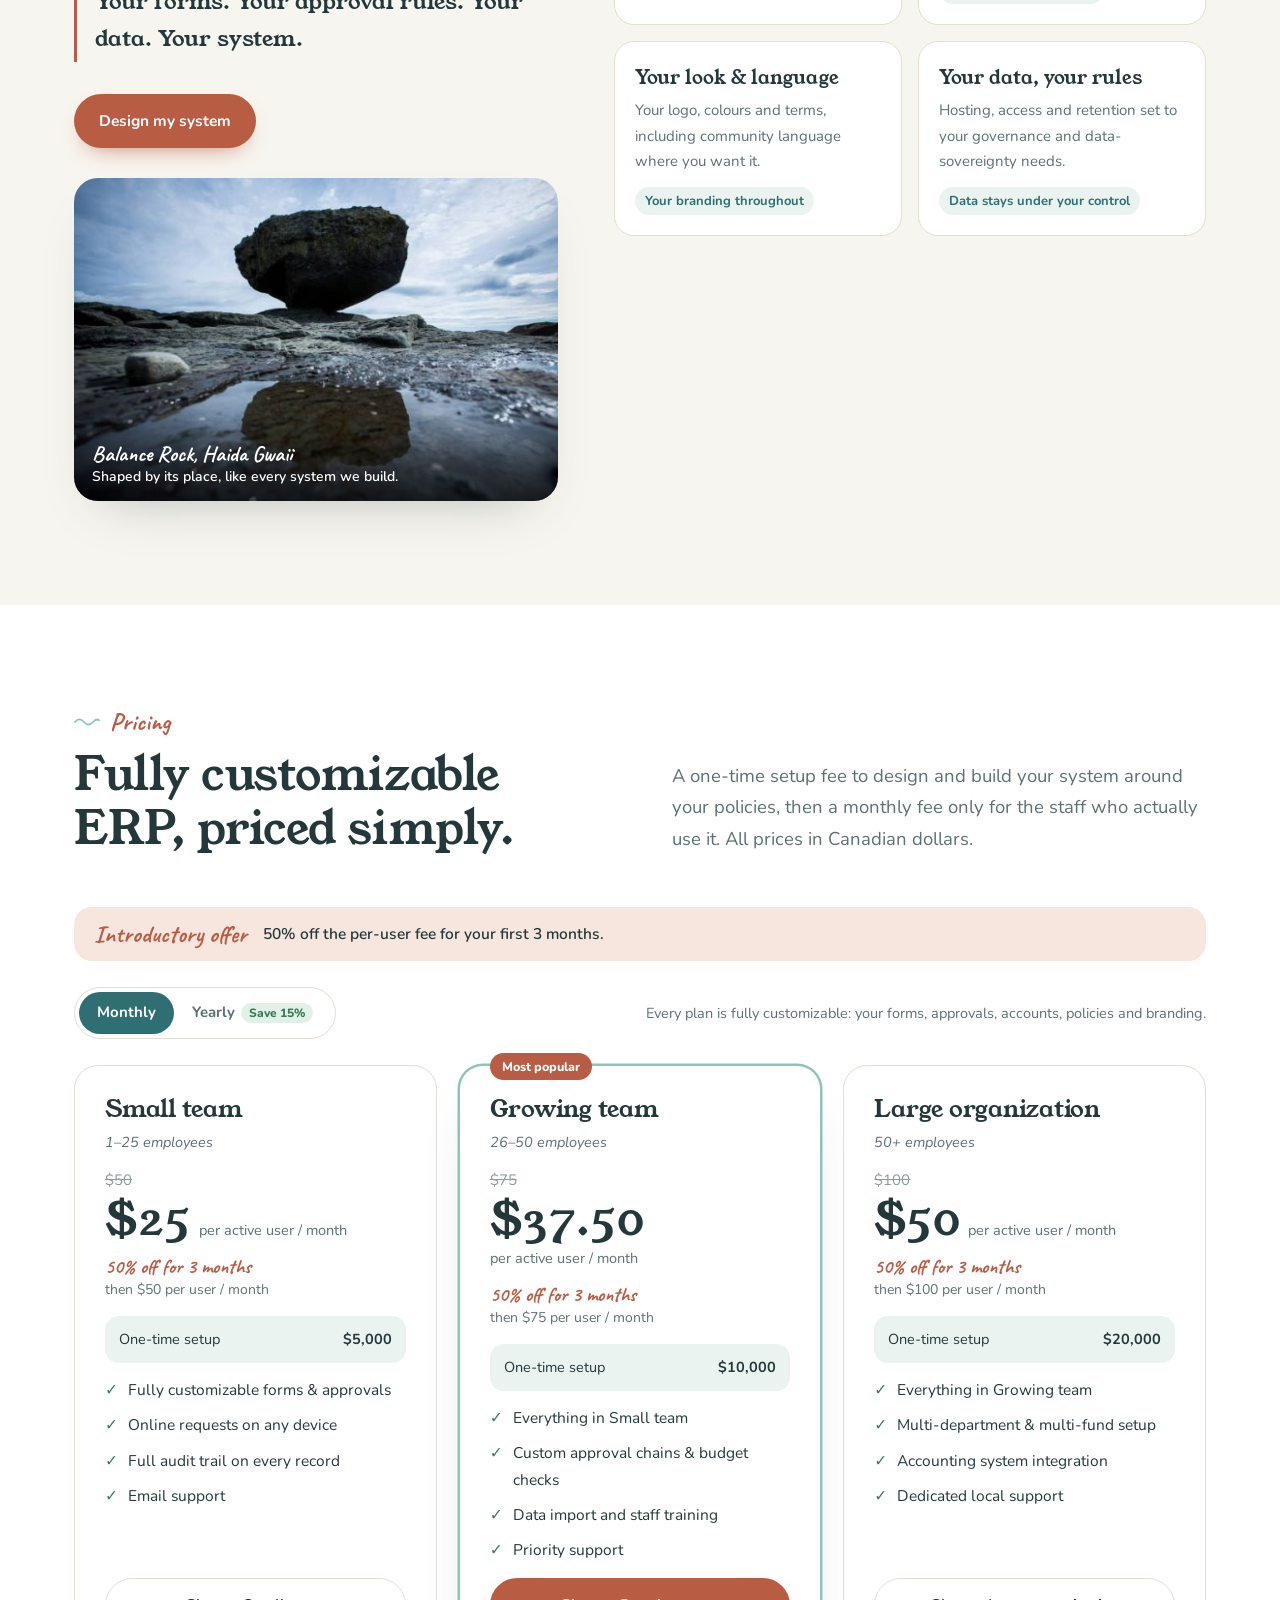
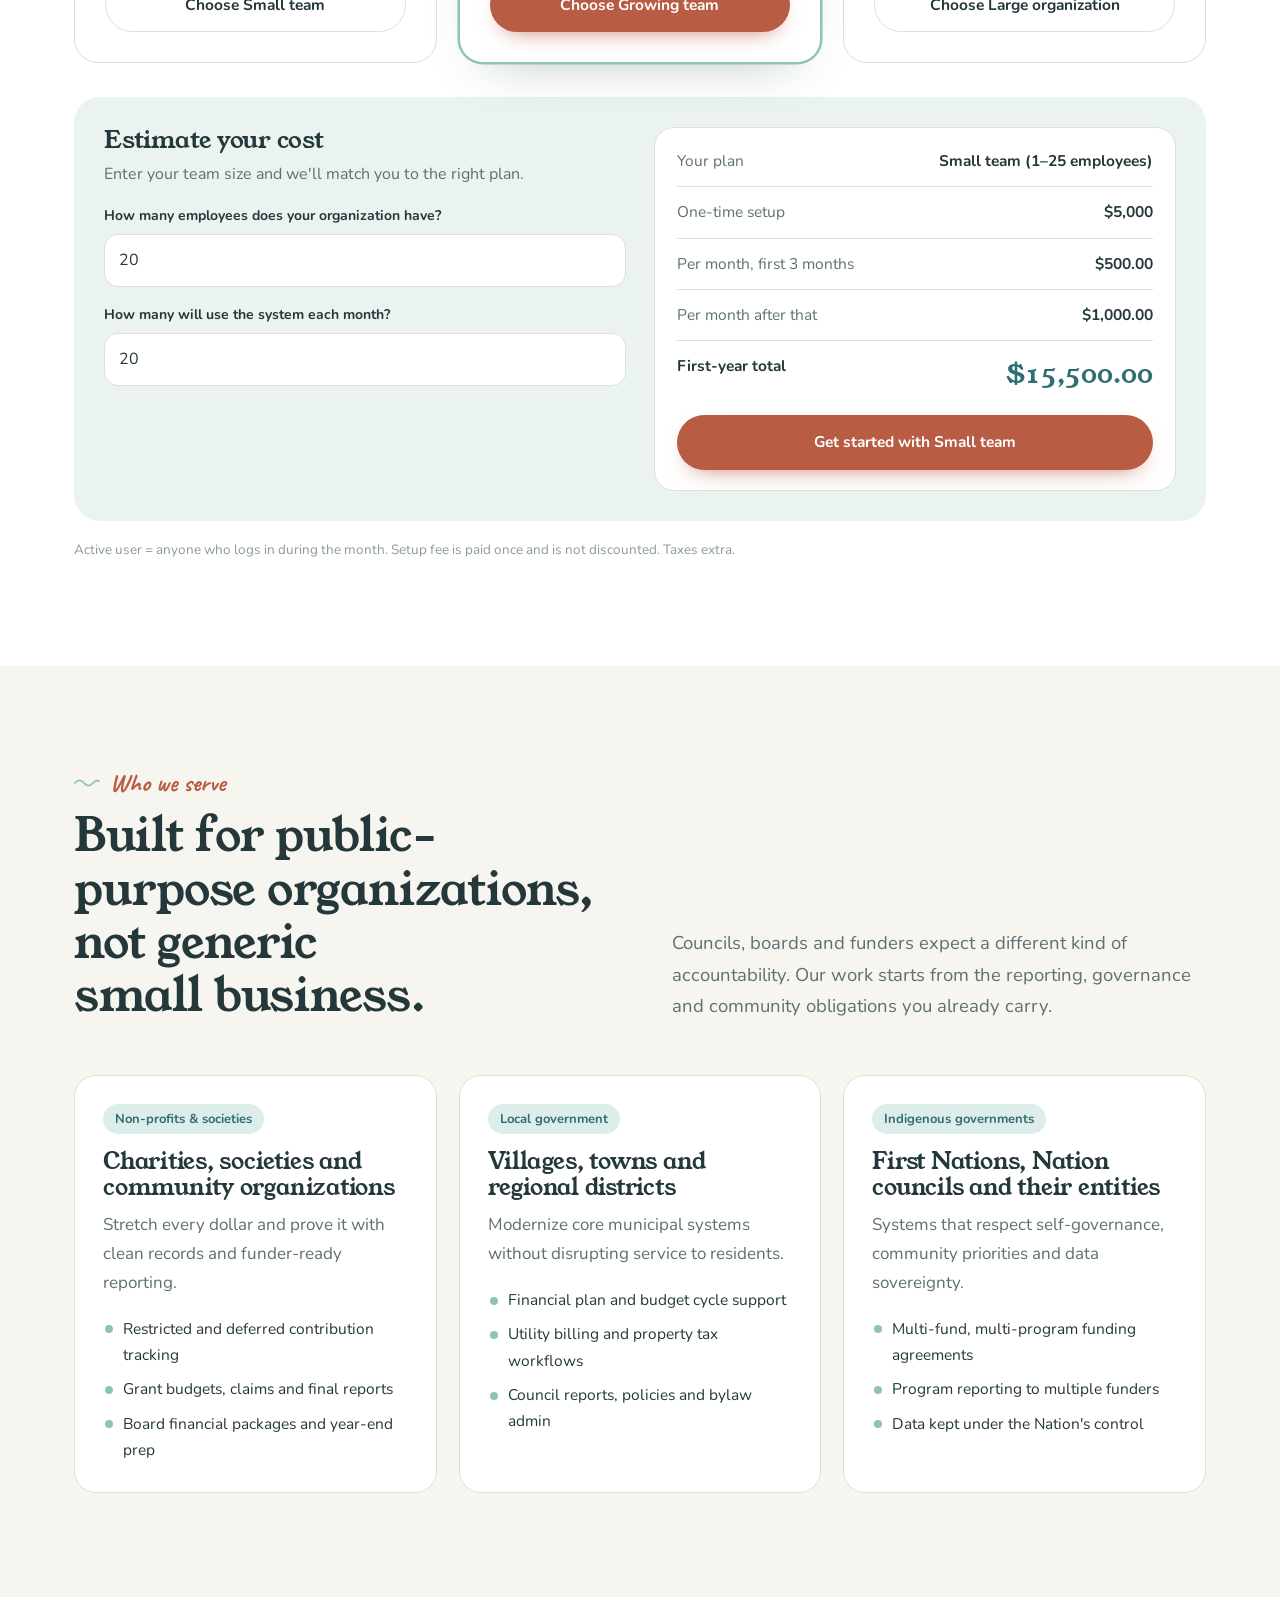
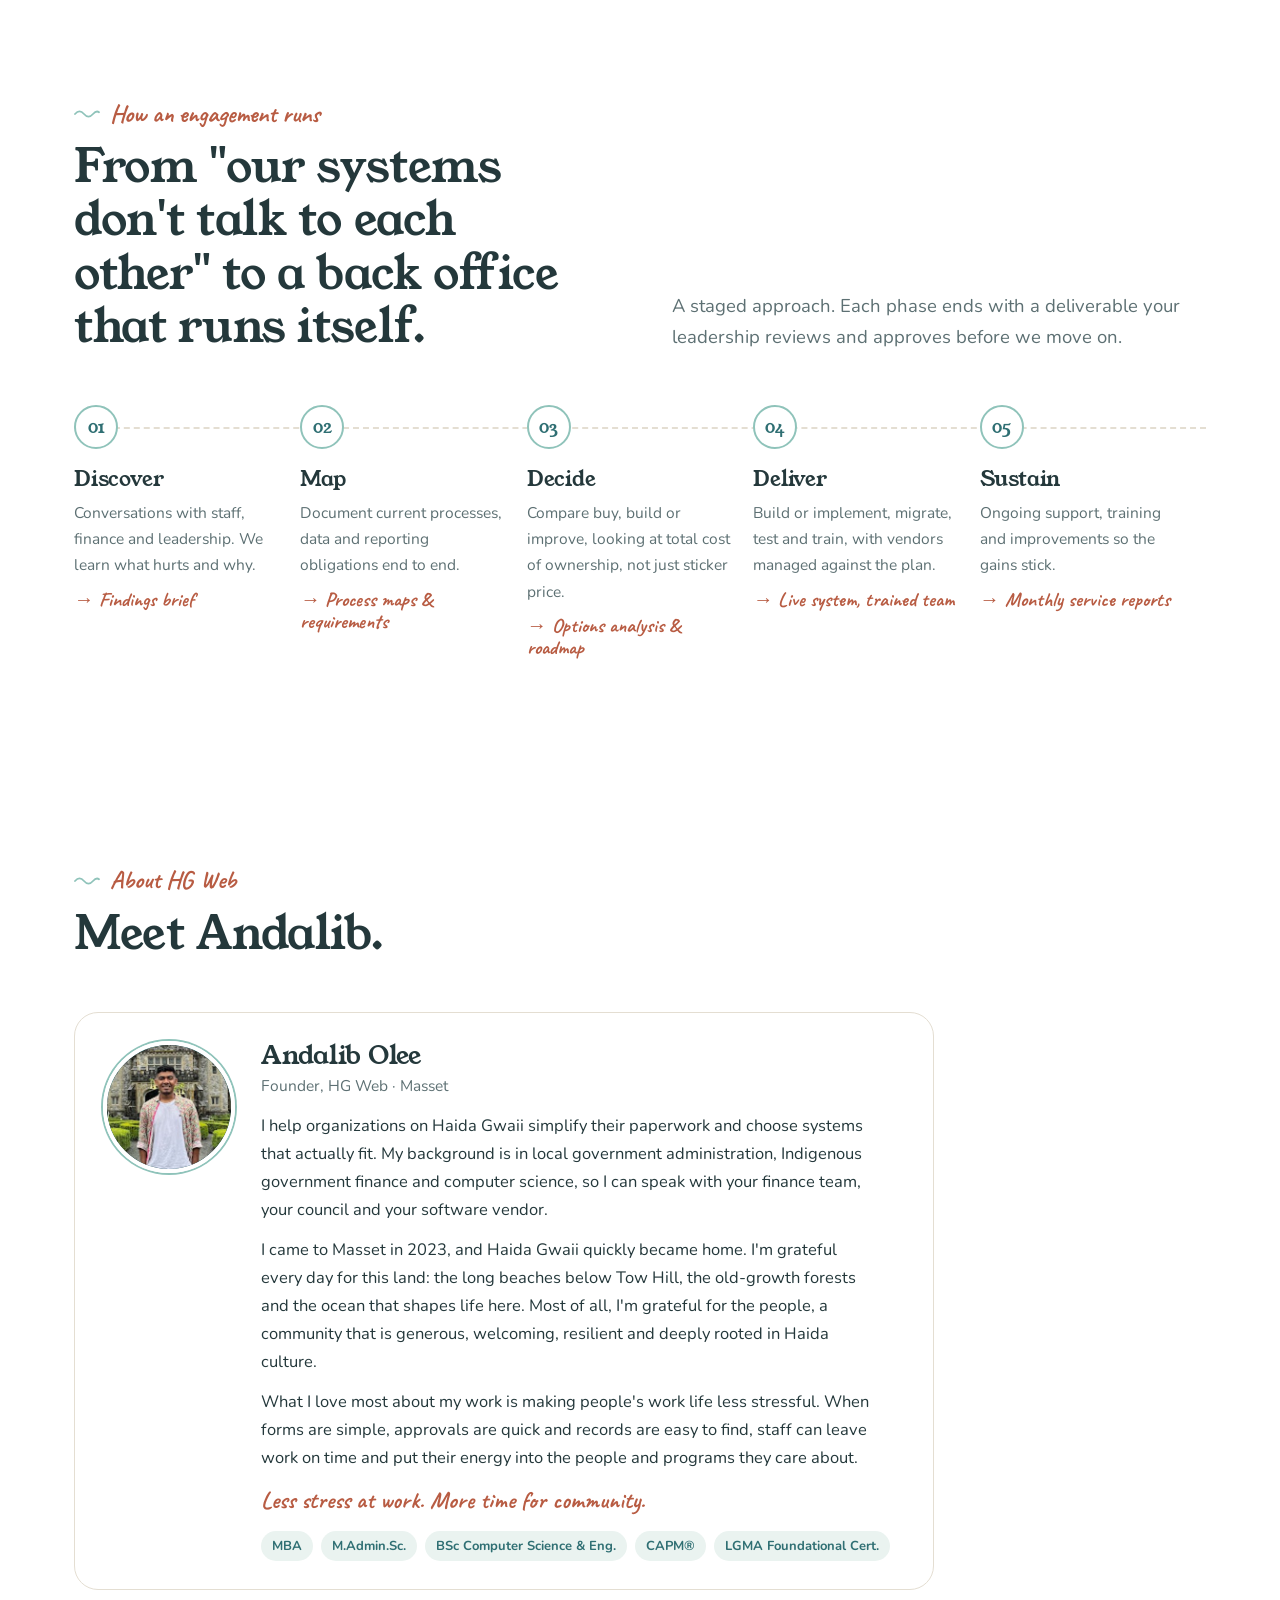
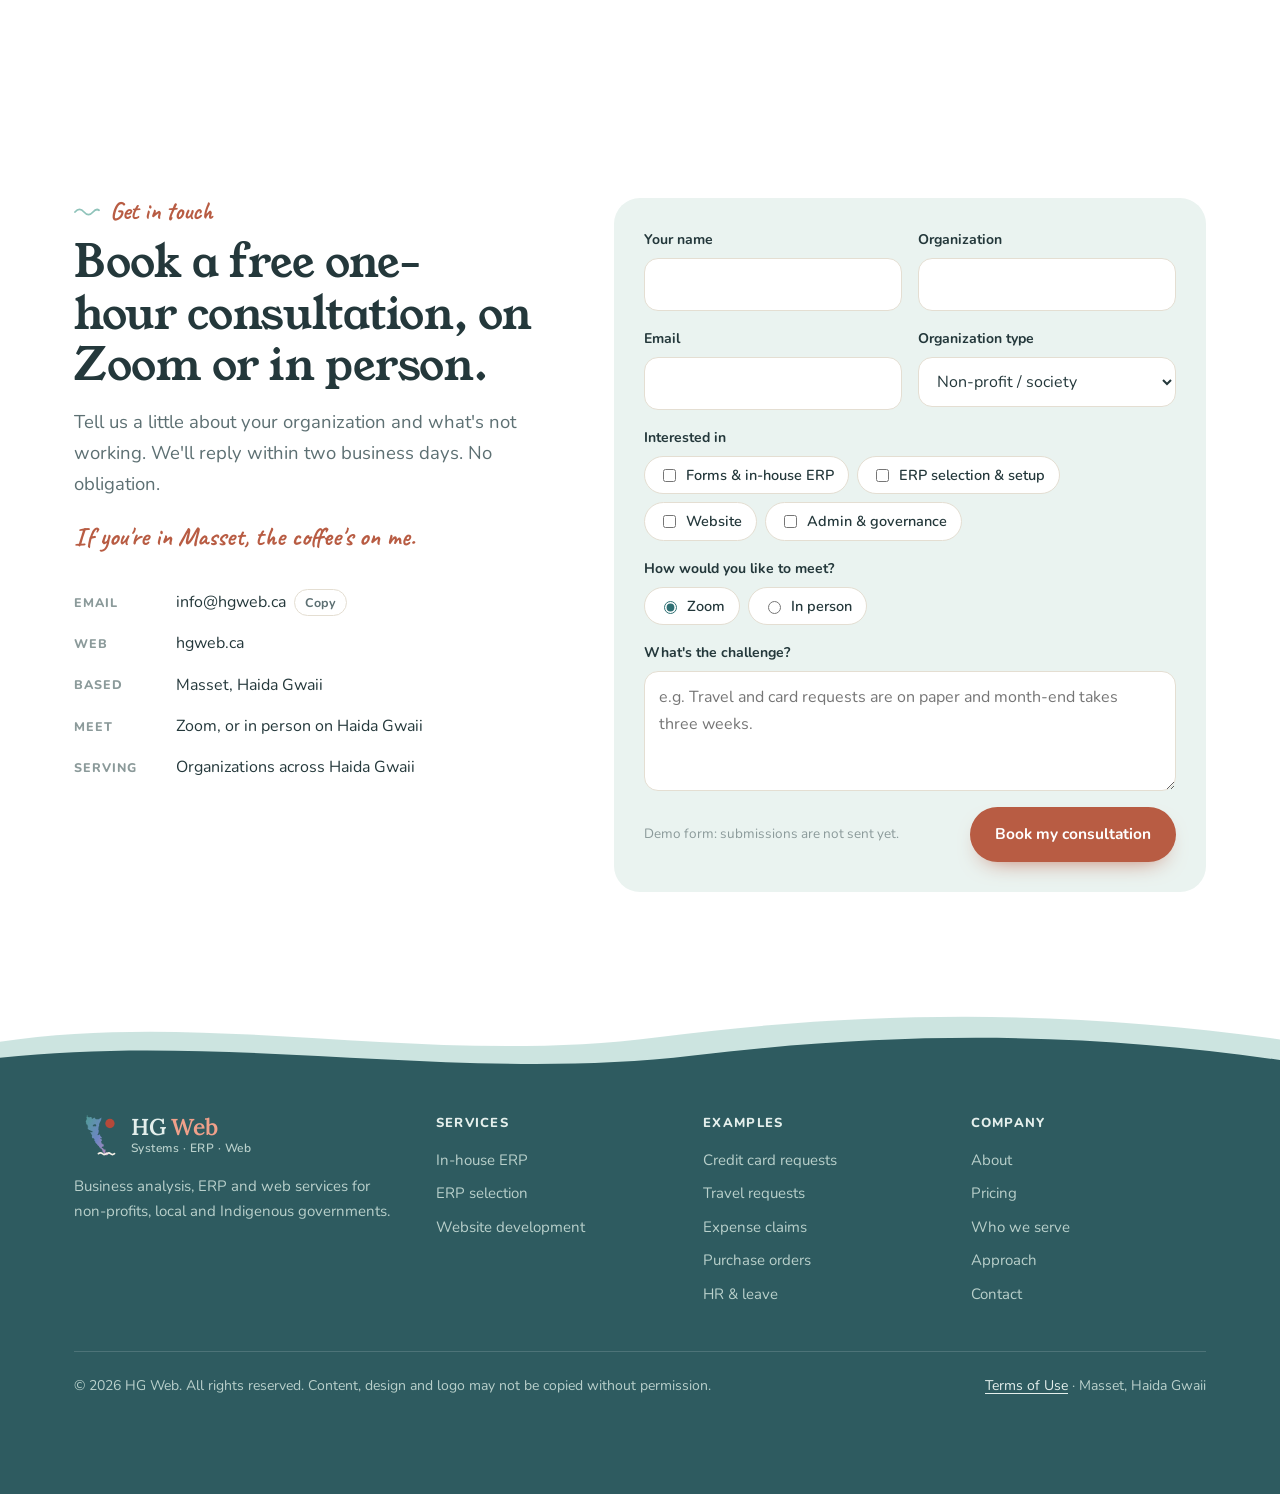
==== commit 9c21c330: "HG Web: move Haida Gwaii photos into top sections, restore About layout - Remove photo gallery and b" ====
--- a/hgweb/index.html
+++ b/hgweb/index.html
@@ -592,22 +592,19 @@
 /* Haida Gwaii photography */
 :root{--img-village:url("[data-uri]");--img-rock:url("[data-uri]");--img-totem:url("[data-uri]");--img-tow:url("[data-uri]")}
 .hero{isolation:isolate}
-.hero::before{content:"";position:absolute;inset:0;z-index:-1;background:linear-gradient(180deg,color-mix(in srgb,var(--sky1) 55%,transparent) 0%,color-mix(in srgb,var(--sky2) 80%,transparent) 70%,var(--sky2) 100%),var(--img-tow) center 35%/cover no-repeat;opacity:.9}
+.hero::before{content:"";position:absolute;inset:0;z-index:-1;background:linear-gradient(180deg,color-mix(in srgb,var(--sky1) 30%,transparent) 0%,color-mix(in srgb,var(--sky2) 62%,transparent) 70%,var(--sky2) 100%),var(--img-tow) center 35%/cover no-repeat;opacity:.9}
 .hero-quote{position:relative;z-index:1;text-align:center;margin:0 auto 26px;padding-inline:16px;font-family:var(--hand);font-weight:700;font-size:clamp(28px,3.6vw,40px);line-height:1.15;color:var(--accent)}
 .hero-quote span{display:block;font-family:var(--body);font-weight:700;font-size:14px;letter-spacing:.04em;color:var(--muted);margin-top:8px}
 .scene-photo{position:absolute;inset:0;background:var(--img-totem) 70% 50%/cover no-repeat}
 .scene-photo::after{content:"";position:absolute;inset:0;background:linear-gradient(90deg,rgba(10,30,32,.35),transparent 60%)}
-#about{position:relative;isolation:isolate}
-#about::before{content:"";position:absolute;inset:0;z-index:-1;background:linear-gradient(180deg,var(--surface) 0%,color-mix(in srgb,var(--surface) 86%,transparent) 35%,color-mix(in srgb,var(--surface) 80%,transparent) 100%),var(--img-rock) center 60%/cover no-repeat}
 .me-bio+.me-bio{margin-top:12px}
 .me-love{margin-top:14px;font-family:var(--hand);font-size:24px;font-weight:700;color:var(--accent);line-height:1.2}
-.hg-home{display:flex;flex-direction:column;gap:14px}
-.hg-home h3{font-size:24px}
-.hg-home>p{color:var(--muted);font-size:15.5px}
-.gallery{display:grid;grid-template-columns:1fr 1fr;gap:12px}
-.gallery figure{margin:0;border-radius:18px;overflow:hidden;background:var(--mist);position:relative;aspect-ratio:4/3;box-shadow:var(--shadow)}
-.gallery figure div{position:absolute;inset:0;background-size:cover;background-position:center}
-.gallery figcaption{position:absolute;left:0;right:0;bottom:0;padding:22px 12px 9px;font-size:13px;font-weight:700;color:#fff;background:linear-gradient(transparent,rgba(0,0,0,.6))}
+#about .about2{grid-template-columns:1fr;max-width:860px}
+#services{position:relative;isolation:isolate}
+#services::before{content:"";position:absolute;left:0;right:0;top:0;height:640px;z-index:-1;background:linear-gradient(180deg,color-mix(in srgb,var(--ground) 72%,transparent) 0%,color-mix(in srgb,var(--ground) 82%,transparent) 60%,var(--ground) 100%),var(--img-village) center 30%/cover no-repeat}
+.tailor-photo{margin:30px 0 0;border-radius:24px;overflow:hidden;box-shadow:var(--shadow);position:relative;aspect-ratio:3/2;background:var(--img-rock) center/cover no-repeat}
+.tailor-photo figcaption{position:absolute;left:0;right:0;bottom:0;padding:28px 18px 12px;color:#fff;font-size:14px;font-weight:600;background:linear-gradient(transparent,rgba(0,0,0,.6))}
+.tailor-photo figcaption b{font-family:var(--hand);font-size:22px;font-weight:700;display:block;line-height:1}
 .terms-x{position:absolute;top:14px;right:14px;width:38px;height:38px;border-radius:50%;border:1.5px solid var(--line);background:var(--surface);color:var(--ink);font-size:22px;line-height:1;cursor:pointer}
 @media (max-width:520px){.terms-in{padding:24px 20px}}
 </style>
@@ -875,6 +872,7 @@
         <p class="lede">We don't sell a boxed product. Every HG Web system is designed with your team, around your policies, your people and your community, then adjusted as you grow.</p>
         <p class="promise">Your forms. Your approval rules. Your data. Your system.</p>
         <div class="hero-ctas"><a class="btn btn-accent" href="#contact" data-interest="i-custom">Design my system</a></div>
+        <figure class="tailor-photo" role="img" aria-label="Balance Rock on the Haida Gwaii shoreline"><figcaption><b>Balance Rock, Haida Gwaii</b>Shaped by its place, like every system we build.</figcaption></figure>
       </div>
       <div class="cfg">
         <div><b>Your forms &amp; fields</b><span>Only the questions your staff actually need to answer, in your wording.</span><code>+ Cultural leave · Honoraria · Elder travel</code></div>
@@ -988,16 +986,6 @@
             <p class="me-bio">What I love most about my work is making people's work life less stressful. When forms are simple, approvals are quick and records are easy to find, staff can leave work on time and put their energy into the people and programs they care about.</p>
             <p class="me-love">Less stress at work. More time for community.</p>
             <div class="creds"><span>MBA</span><span>M.Admin.Sc.</span><span>BSc Computer Science &amp; Eng.</span><span>CAPM®</span><span>LGMA Foundational Cert.</span></div>
-          </div>
-        </div>
-        <div class="hg-home">
-          <h3>Our home, Haida Gwaii</h3>
-          <p>HG Web is proudly based in Masset, on the traditional territory of the Haida Nation.</p>
-          <div class="gallery">
-            <figure><div role="img" aria-label="Tow Hill rising above a pebble beach" style="background-image:var(--img-tow)"></div><figcaption>Tow Hill, near Masset</figcaption></figure>
-            <figure><div role="img" aria-label="Balance Rock on the shoreline" style="background-image:var(--img-rock)"></div><figcaption>Balance Rock</figcaption></figure>
-            <figure><div role="img" aria-label="A carved pole silhouetted at sunset" style="background-image:var(--img-totem)"></div><figcaption>Sunset on the coast</figcaption></figure>
-            <figure><div role="img" aria-label="Historic engraving of a Haida village with canoes and totem poles" style="background-image:var(--img-village)"></div><figcaption>Haida village, 19th-century engraving</figcaption></figure>
           </div>
         </div>
       </div>
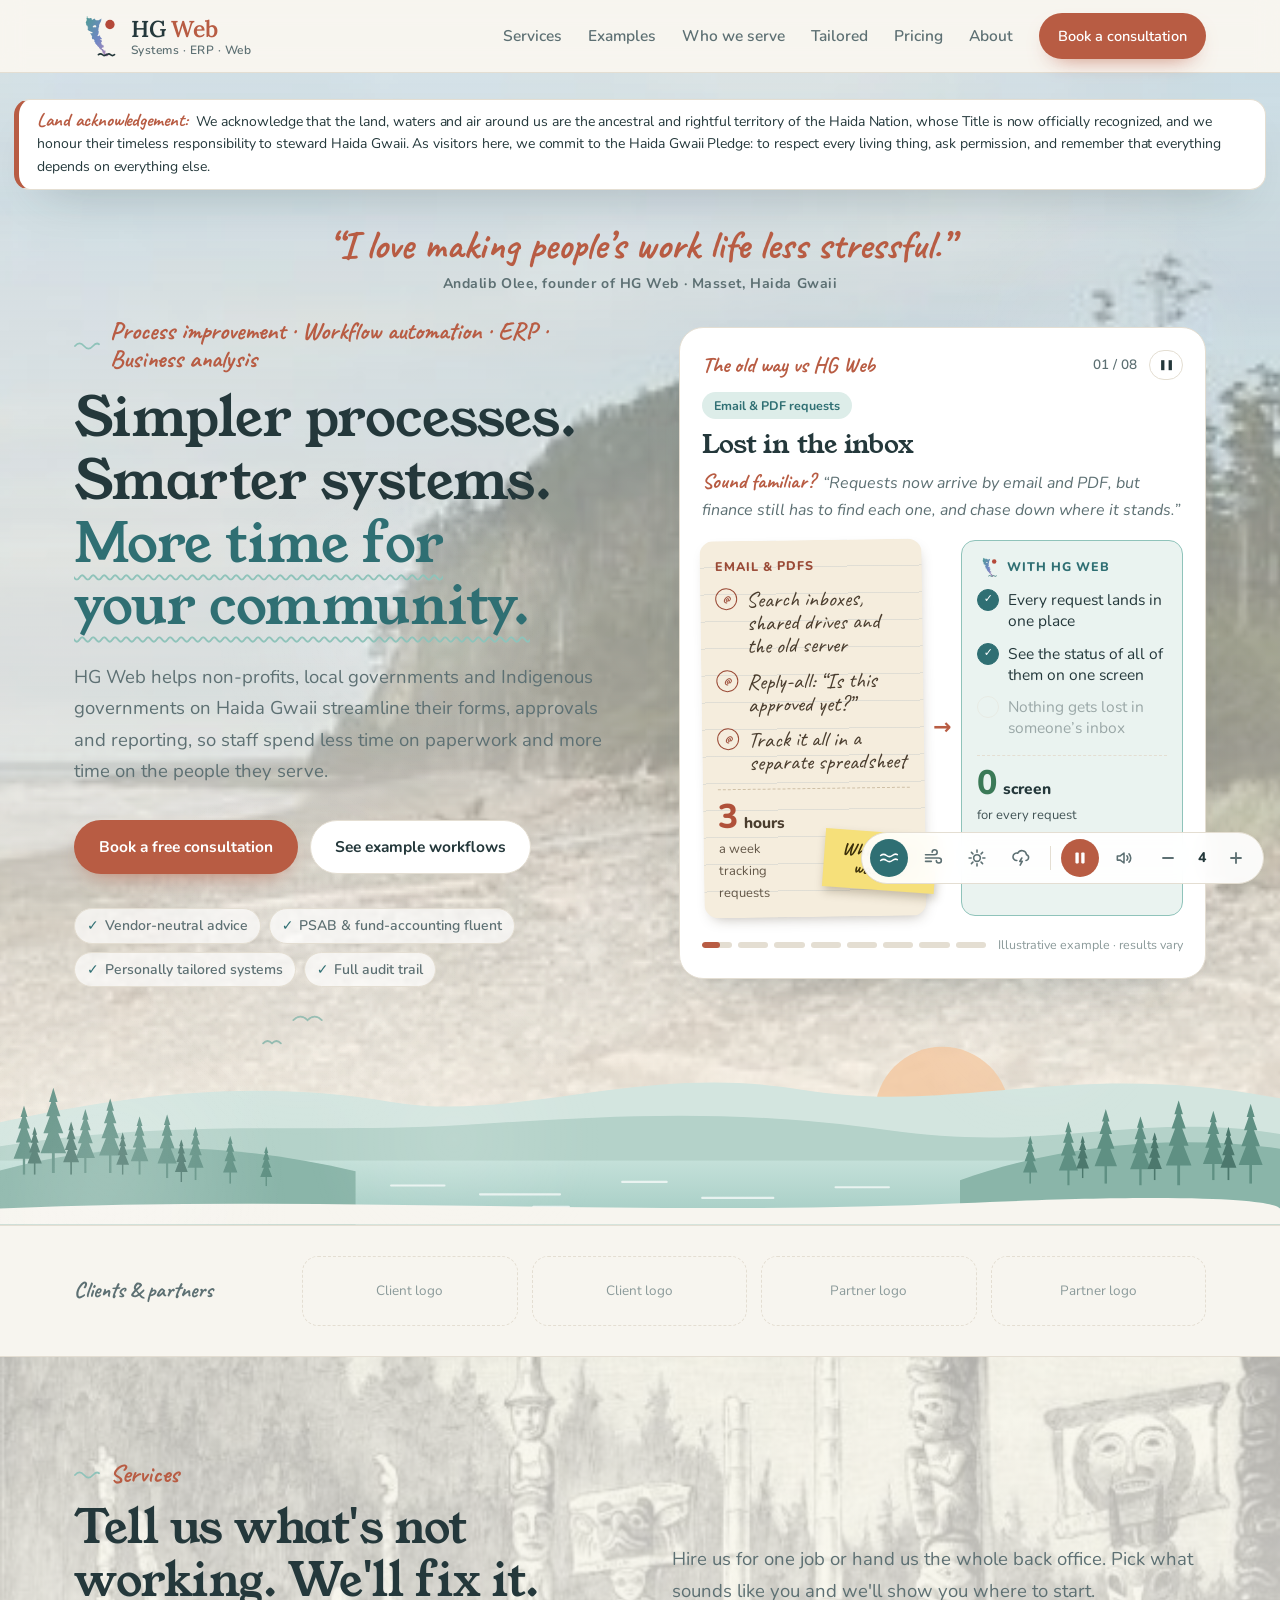
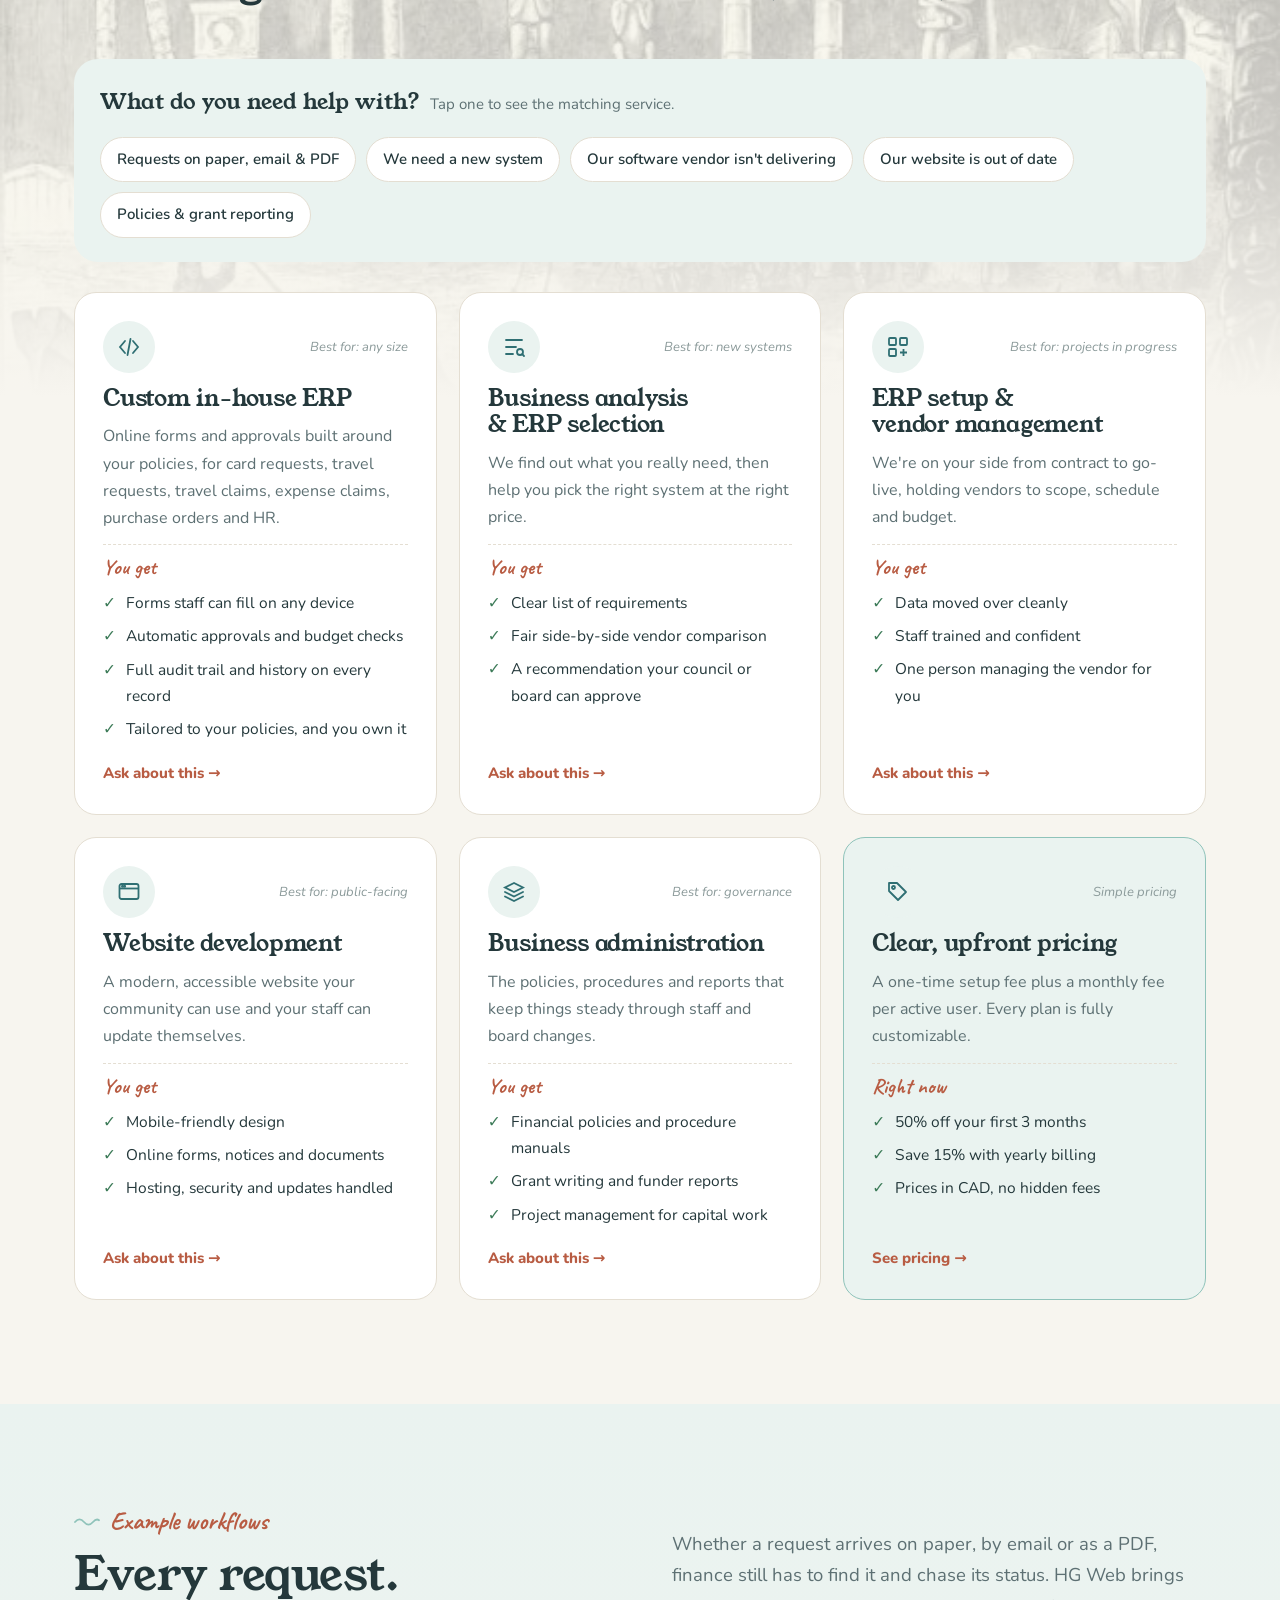
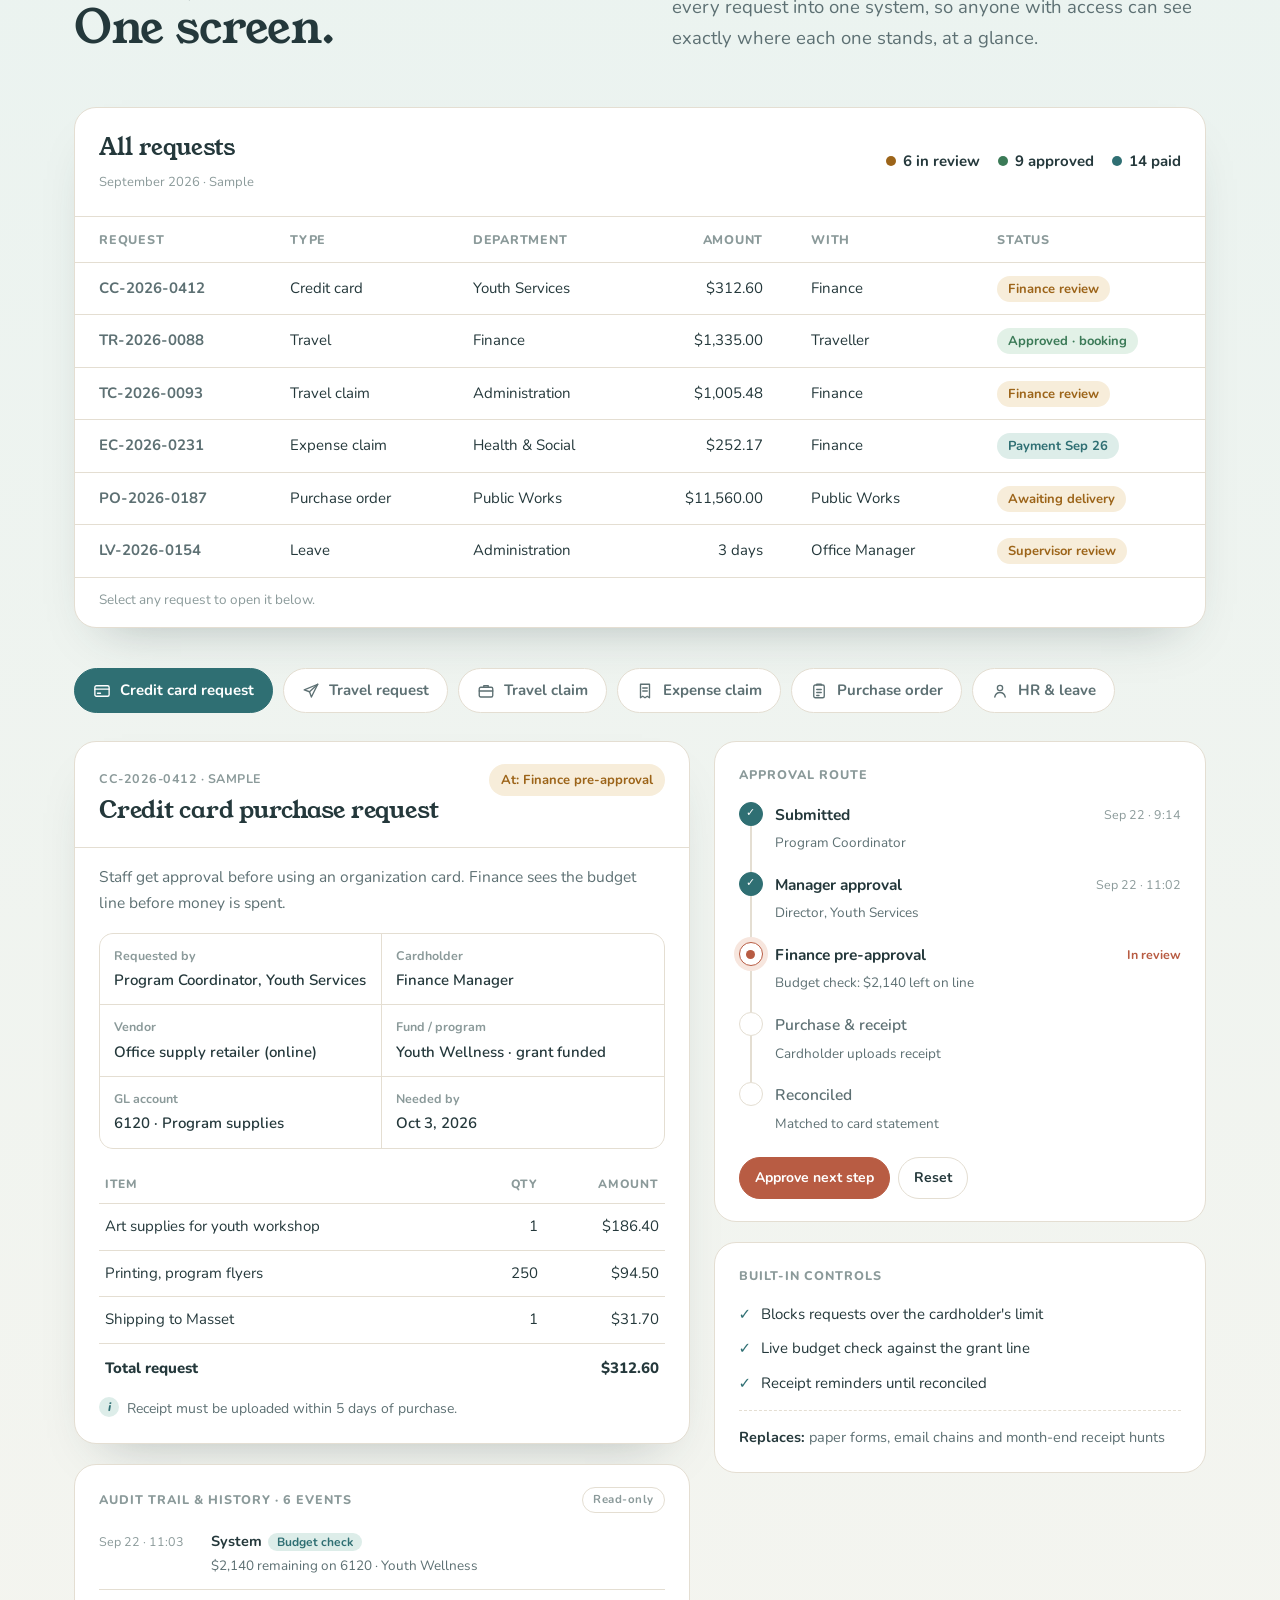
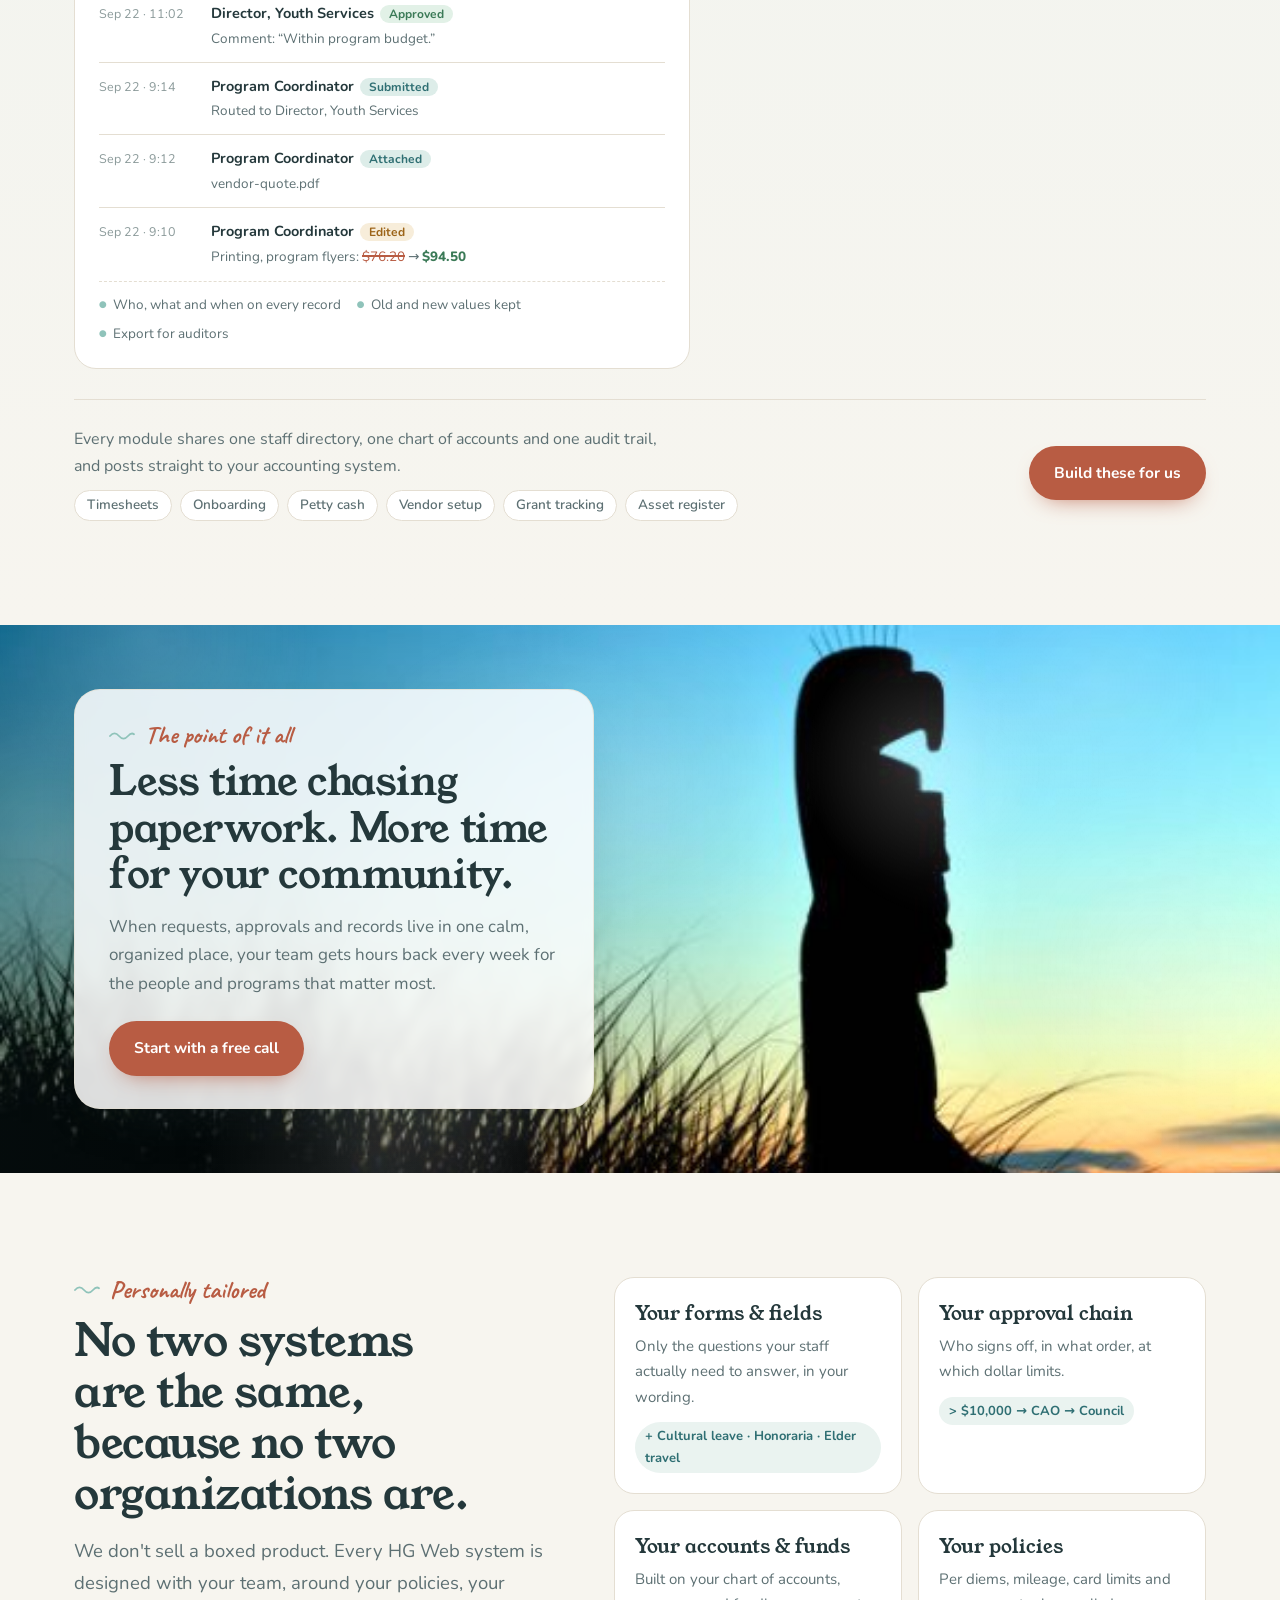
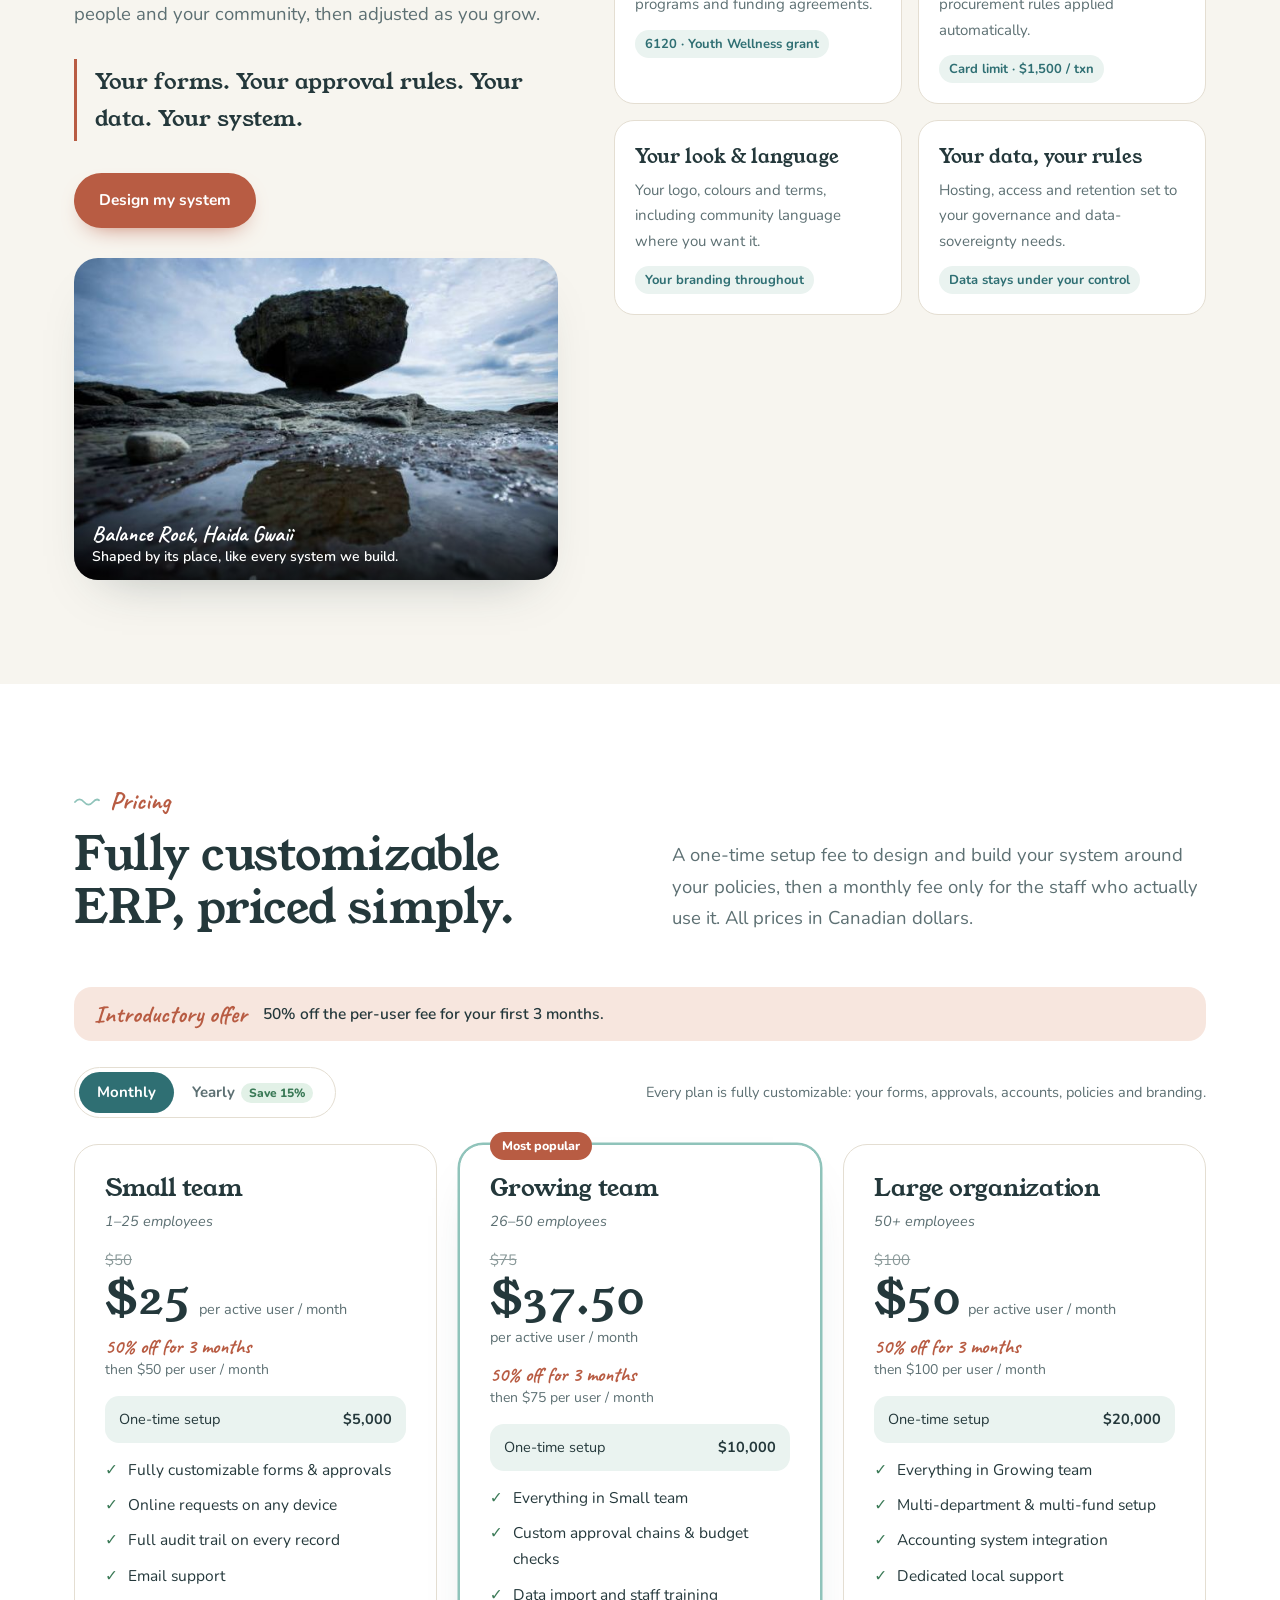
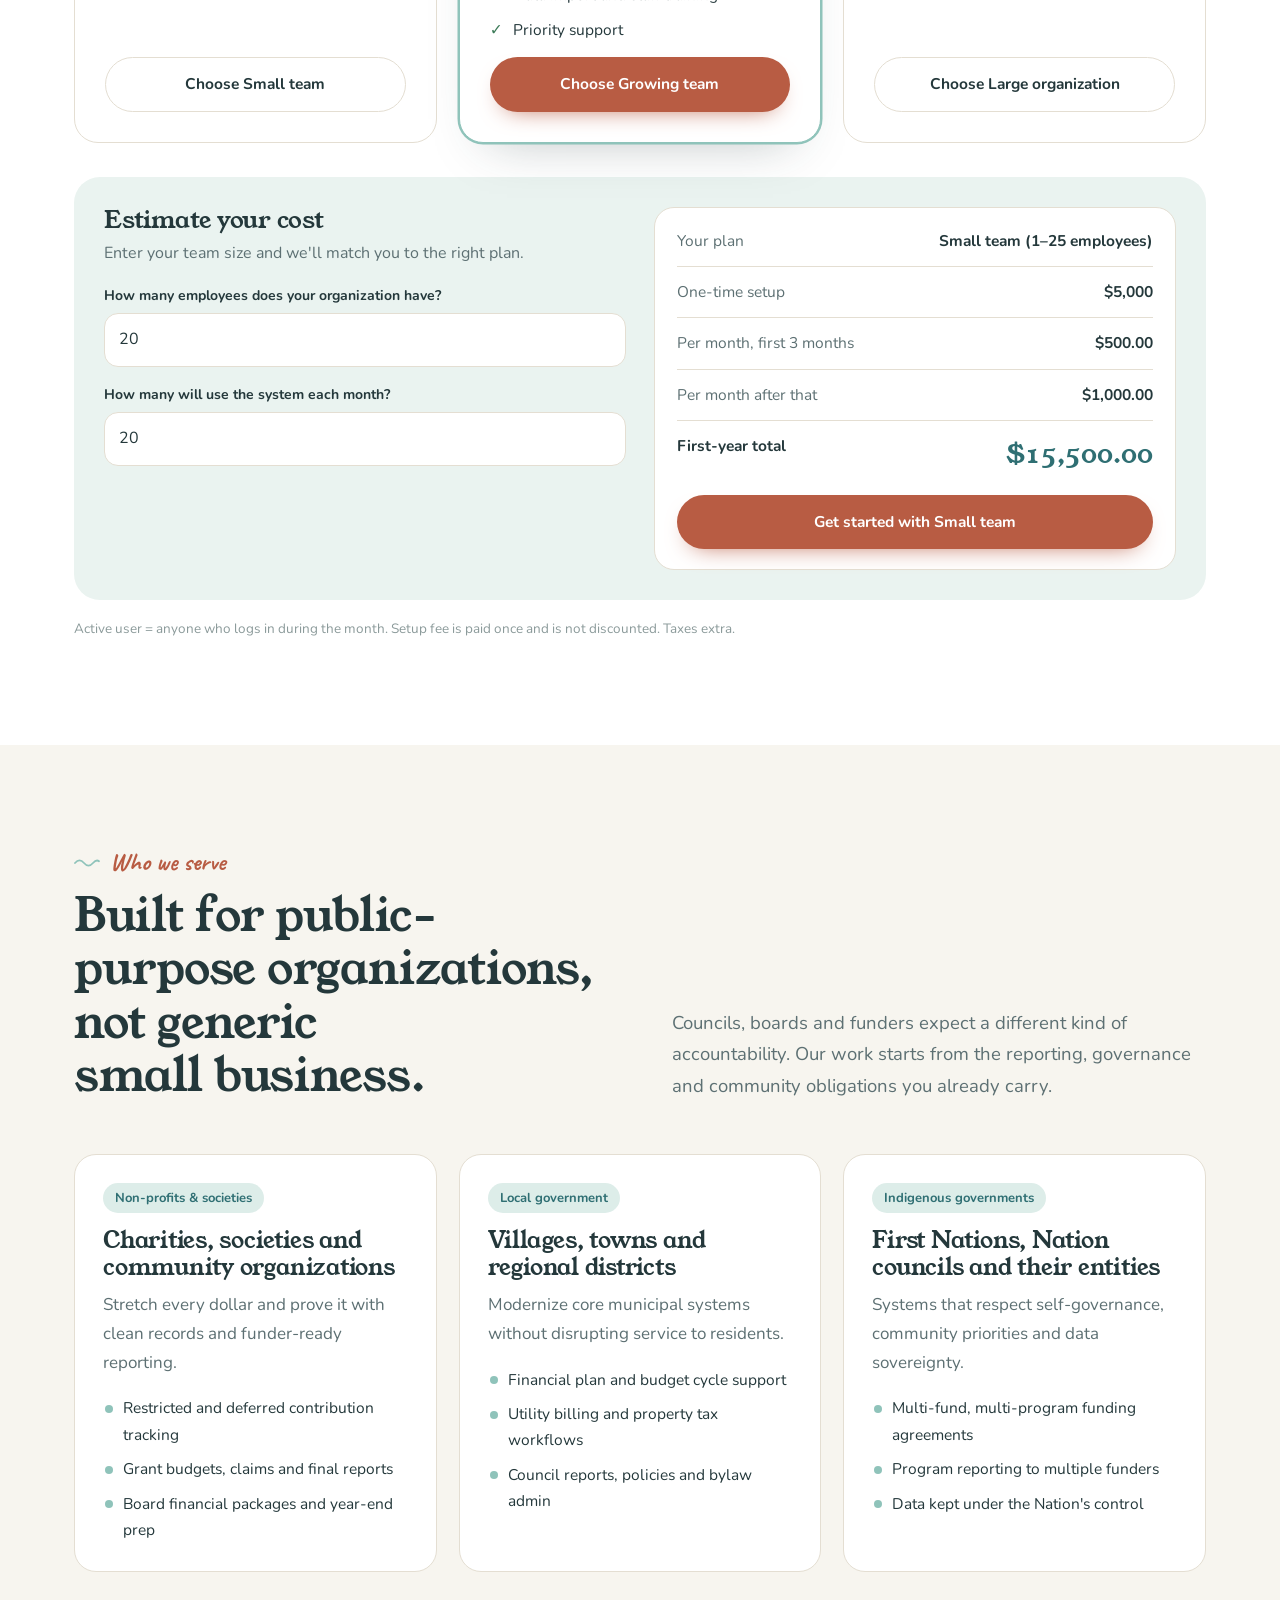
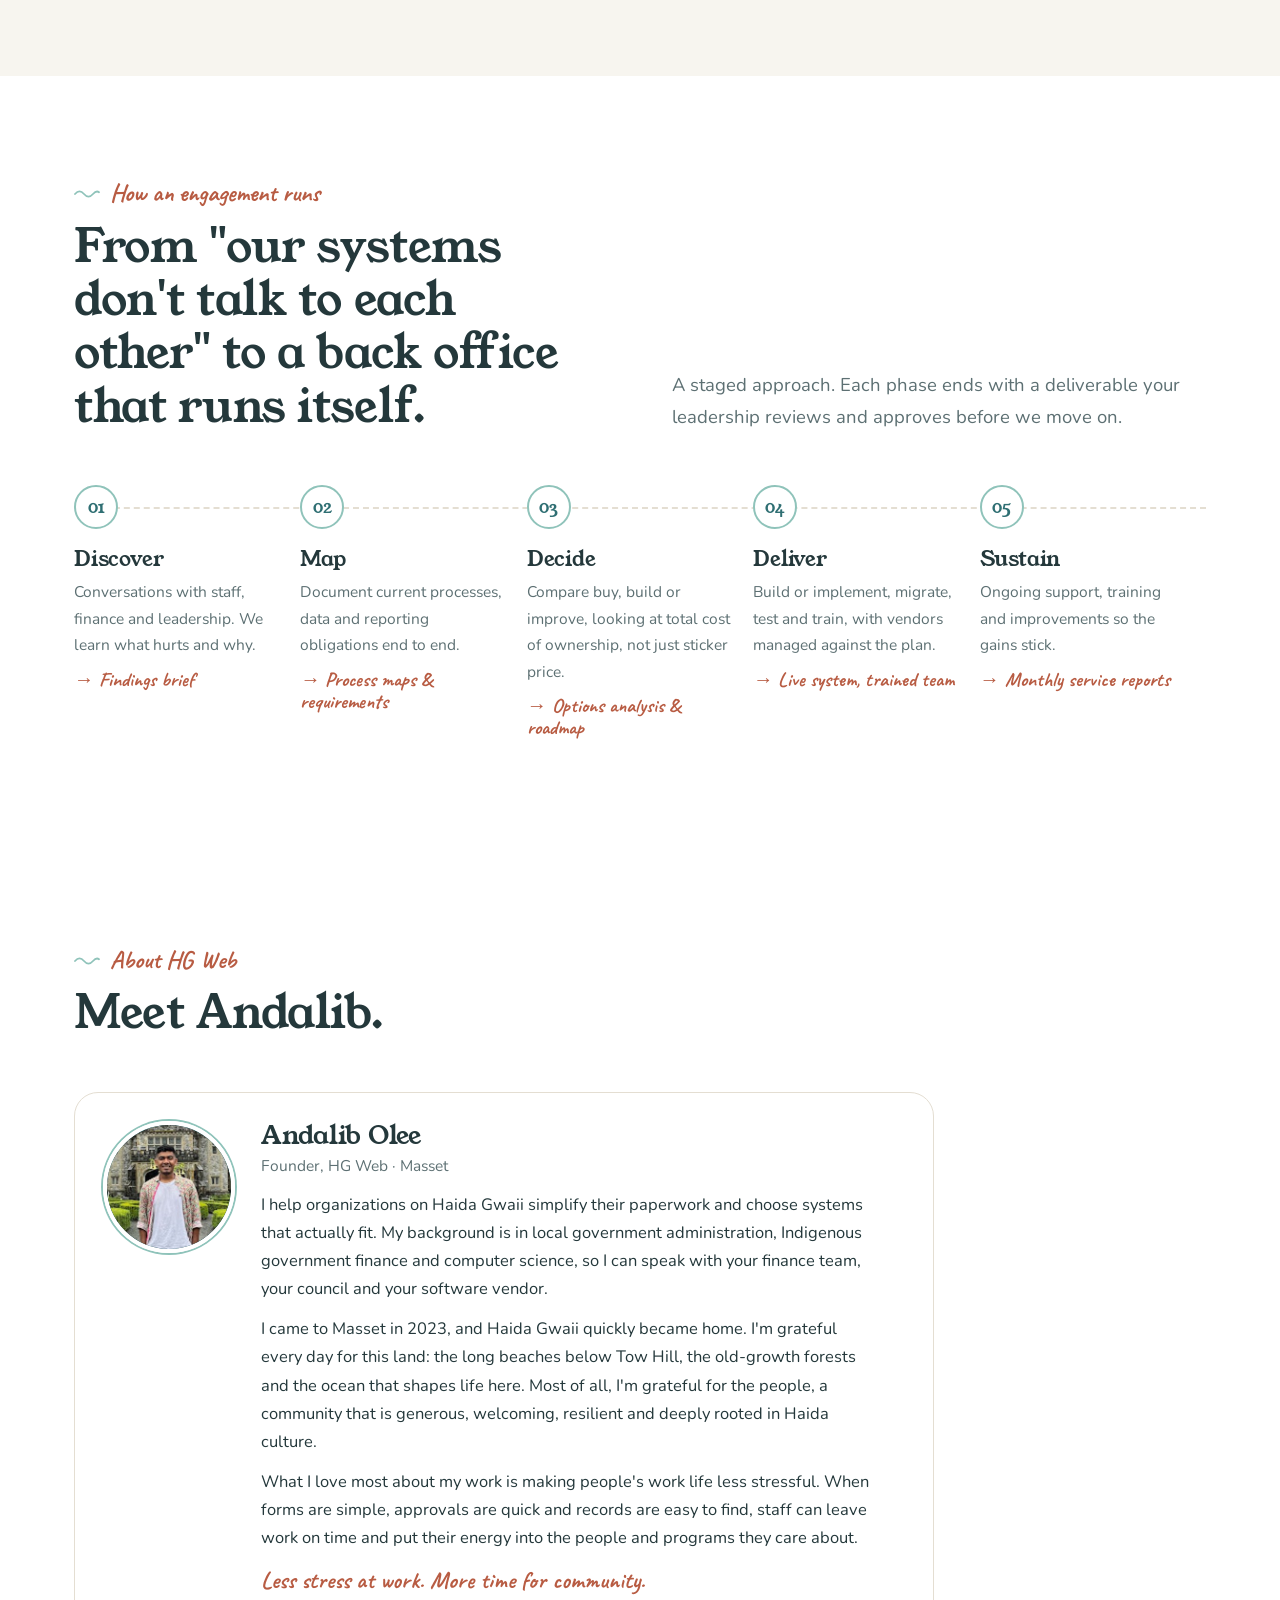
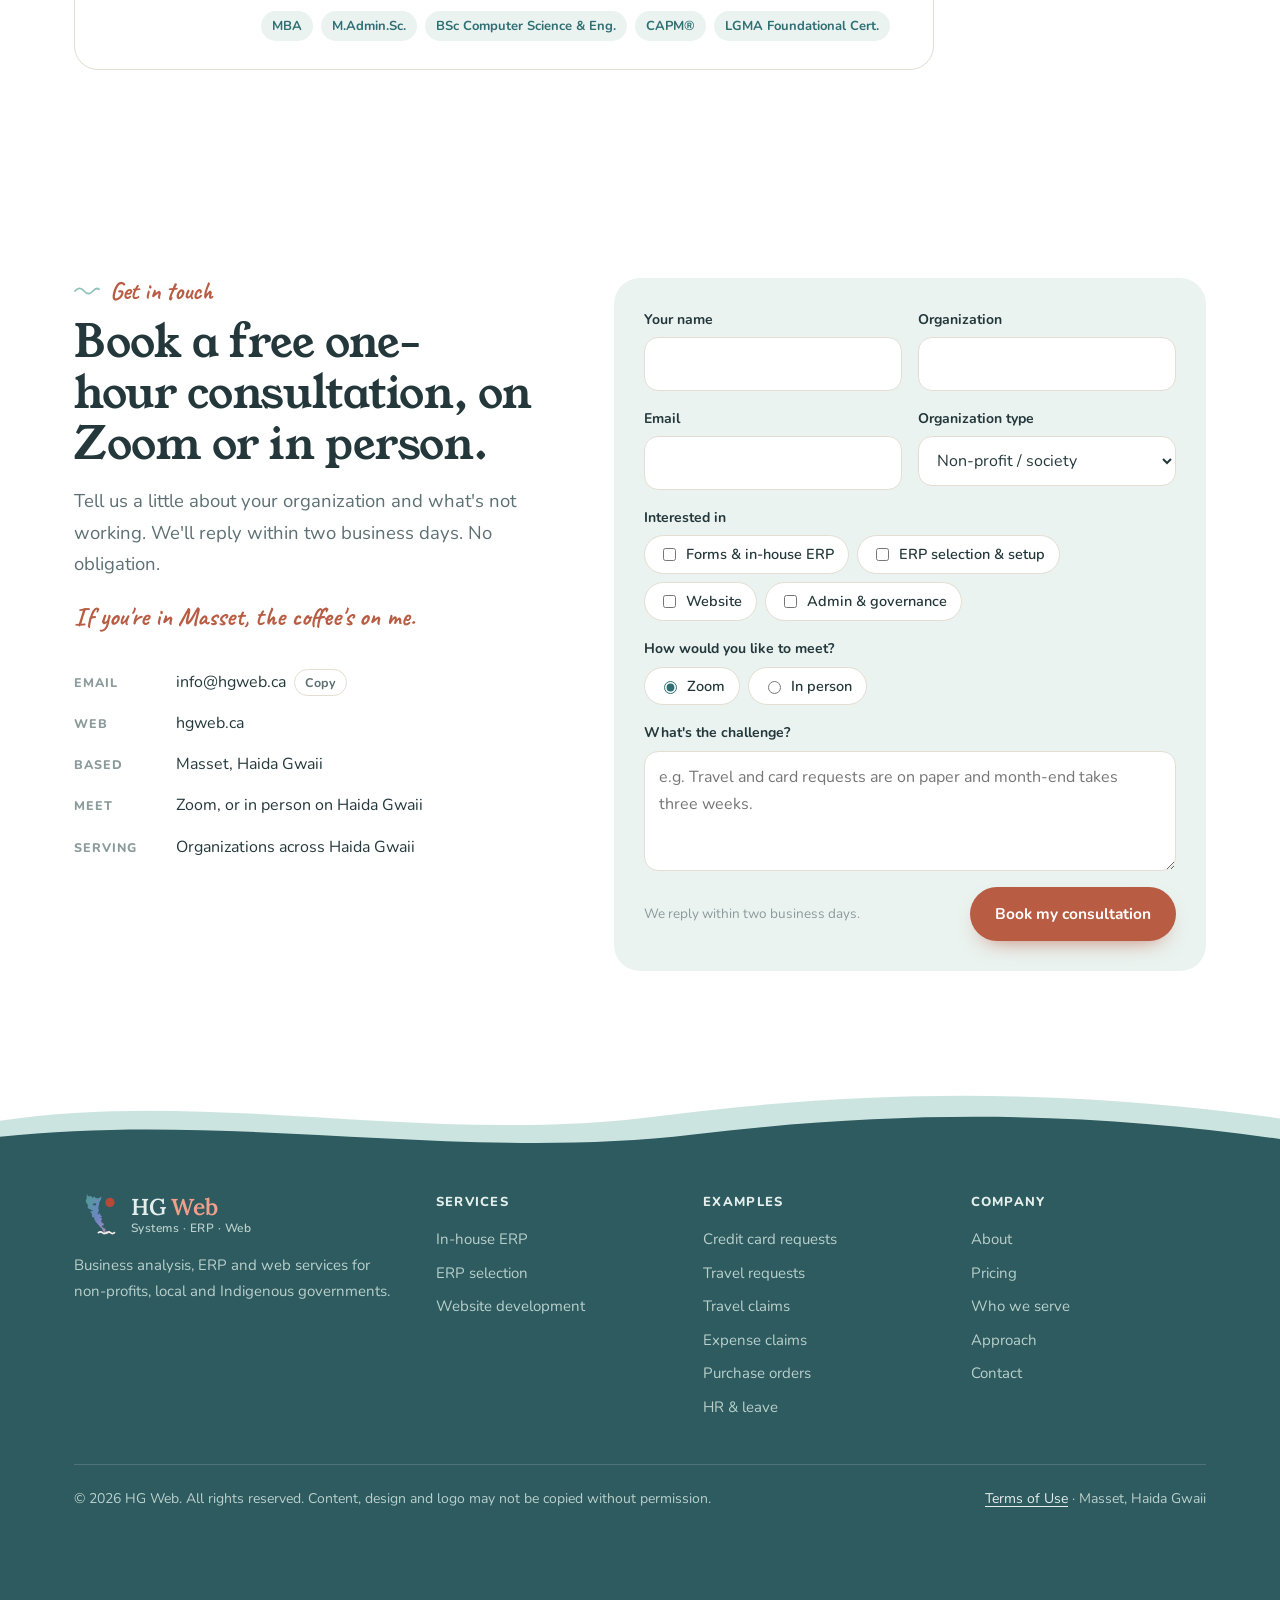
==== commit fc2fd264: "HG Web: add travel claim workflow, live Netlify contact form, update guide - New Travel claim exampl" ====
--- a/hgweb/index.html
+++ b/hgweb/index.html
@@ -743,7 +743,7 @@
         <article class="svc" data-svc="forms">
           <div class="svc-top"><div class="svc-ico"><svg viewBox="0 0 24 24" fill="none" stroke="currentColor" stroke-width="1.8" stroke-linecap="round"><path d="M8 6 3 12l5 6M16 6l5 6-5 6M13.5 4l-3 16"/></svg></div><span class="best">Best for: any size</span></div>
           <h3>Custom in-house ERP</h3>
-          <p>Online forms and approvals built around your policies, for card requests, travel, expense claims, purchase orders and HR.</p>
+          <p>Online forms and approvals built around your policies, for card requests, travel requests, travel claims, expense claims, purchase orders and HR.</p>
           <div class="get">You get</div>
           <ul><li>Forms staff can fill on any device</li><li>Automatic approvals and budget checks</li><li>Full audit trail and history on every record</li><li>Tailored to your policies, and you own it</li></ul>
           <a class="ask" href="#contact" data-interest="i-custom">Ask about this →</a>
@@ -804,7 +804,7 @@
       <div class="board" aria-label="Sample request status board">
         <div class="board-top">
           <div><b>All requests</b><small>September 2026 · Sample</small></div>
-          <div class="board-sum"><span><i class="d warn"></i>5 in review</span><span><i class="d ok"></i>9 approved</span><span><i class="d paid"></i>14 paid</span></div>
+          <div class="board-sum"><span><i class="d warn"></i>6 in review</span><span><i class="d ok"></i>9 approved</span><span><i class="d paid"></i>14 paid</span></div>
         </div>
         <div class="board-scroll">
           <table class="bt">
@@ -812,6 +812,7 @@
             <tbody>
               <tr data-go="card"><td class="mono">CC-2026-0412</td><td>Credit card</td><td>Youth Services</td><td class="num">$312.60</td><td>Finance</td><td><span class="st warn">Finance review</span></td></tr>
               <tr data-go="travel"><td class="mono">TR-2026-0088</td><td>Travel</td><td>Finance</td><td class="num">$1,335.00</td><td>Traveller</td><td><span class="st ok">Approved · booking</span></td></tr>
+              <tr data-go="tclaim"><td class="mono">TC-2026-0093</td><td>Travel claim</td><td>Administration</td><td class="num">$1,005.48</td><td>Finance</td><td><span class="st warn">Finance review</span></td></tr>
               <tr data-go="expense"><td class="mono">EC-2026-0231</td><td>Expense claim</td><td>Health &amp; Social</td><td class="num">$252.17</td><td>Finance</td><td><span class="st paid">Payment Sep 26</span></td></tr>
               <tr data-go="po"><td class="mono">PO-2026-0187</td><td>Purchase order</td><td>Public Works</td><td class="num">$11,560.00</td><td>Public Works</td><td><span class="st warn">Awaiting delivery</span></td></tr>
               <tr data-go="hr"><td class="mono">LV-2026-0154</td><td>Leave</td><td>Administration</td><td class="num">3 days</td><td>Office Manager</td><td><span class="st warn">Supervisor review</span></td></tr>
@@ -1007,7 +1008,8 @@
           <div><b>Serving</b><span>Organizations across Haida Gwaii</span></div>
         </div>
       </div>
-      <form id="cform" novalidate>
+      <form id="cform" name="contact" method="POST" data-netlify="true" netlify-honeypot="bot-field" novalidate>
+        <input type="hidden" name="form-name" value="contact"><p hidden><label>Leave this empty <input name="bot-field"></label></p><input type="hidden" name="meeting-time" id="f-when">
         <div class="field"><label for="f-name">Your name</label><input id="f-name" name="name" autocomplete="name"></div>
         <div class="field"><label for="f-org">Organization</label><input id="f-org" name="org" autocomplete="organization"></div>
         <div class="field"><label for="f-email">Email</label><input id="f-email" name="email" type="email" autocomplete="email"></div>
@@ -1016,16 +1018,16 @@
         </div>
         <div class="field full"><span class="lbl">Interested in</span>
           <div class="checks">
-            <label><input type="checkbox" id="i-custom"> Forms &amp; in-house ERP</label>
-            <label><input type="checkbox" id="i-erp"> ERP selection &amp; setup</label>
-            <label><input type="checkbox" id="i-web"> Website</label>
-            <label><input type="checkbox" id="i-admin"> Admin &amp; governance</label>
+            <label><input type="checkbox" id="i-custom" name="interest" value="Forms & in-house ERP"> Forms &amp; in-house ERP</label>
+            <label><input type="checkbox" id="i-erp" name="interest" value="ERP selection & setup"> ERP selection &amp; setup</label>
+            <label><input type="checkbox" id="i-web" name="interest" value="Website"> Website</label>
+            <label><input type="checkbox" id="i-admin" name="interest" value="Admin & governance"> Admin &amp; governance</label>
           </div>
         </div>
         <div class="field full"><span class="lbl">How would you like to meet?</span>
           <div class="checks">
-            <label><input type="radio" name="meet" id="m-zoom" checked> Zoom</label>
-            <label><input type="radio" name="meet" id="m-person"> In person</label>
+            <label><input type="radio" name="meet" id="m-zoom" value="Zoom" checked> Zoom</label>
+            <label><input type="radio" name="meet" id="m-person" value="In person"> In person</label>
           </div>
         </div>
         <div class="field full cal" id="cal" hidden>
@@ -1039,7 +1041,7 @@
         </div>
         <div class="field full"><label for="f-msg">What's the challenge?</label><textarea id="f-msg" name="msg" placeholder="e.g. Travel and card requests are on paper and month-end takes three weeks."></textarea></div>
         <div class="notice" id="notice" hidden></div>
-        <div class="form-foot"><small>Demo form: submissions are not sent yet.</small><button class="btn btn-accent" type="submit">Book my consultation</button></div>
+        <div class="form-foot"><small>We reply within two business days.</small><button class="btn btn-accent" type="submit">Book my consultation</button></div>
       </form>
     </div>
   </section>
@@ -1060,7 +1062,7 @@
         <p class="foot-note">Business analysis, ERP and web services for non-profits, local and Indigenous governments.</p>
       </div>
       <div><h4>Services</h4><ul><li><a href="#services">In-house ERP</a></li><li><a href="#services">ERP selection</a></li><li><a href="#services">Website development</a></li></ul></div>
-      <div><h4>Examples</h4><ul><li><a href="#examples">Credit card requests</a></li><li><a href="#examples">Travel requests</a></li><li><a href="#examples">Expense claims</a></li><li><a href="#examples">Purchase orders</a></li><li><a href="#examples">HR &amp; leave</a></li></ul></div>
+      <div><h4>Examples</h4><ul><li><a href="#examples">Credit card requests</a></li><li><a href="#examples">Travel requests</a></li><li><a href="#examples">Travel claims</a></li><li><a href="#examples">Expense claims</a></li><li><a href="#examples">Purchase orders</a></li><li><a href="#examples">HR &amp; leave</a></li></ul></div>
       <div><h4>Company</h4><ul><li><a href="#about">About</a></li><li><a href="#pricing">Pricing</a></li><li><a href="#serve">Who we serve</a></li><li><a href="#approach">Approach</a></li><li><a href="#contact">Contact</a></li></ul></div>
     </div>
     <div class="foot-base"><span>© 2026 HG Web. All rights reserved. Content, design and logo may not be copied without permission.</span><span><a href="#terms" id="termsLink">Terms of Use</a> · Masset, Haida Gwaii</span></div>
@@ -1133,6 +1135,7 @@
   var I={
     card:'<rect x="2.5" y="5" width="19" height="14" rx="2"/><path d="M2.5 9.5h19M6 15h4"/>',
     travel:'<path d="M21 3 3 10.5l7 2.5 2.5 7z"/><path d="M10 13 21 3"/>',
+    tclaim:'<rect x="3" y="7" width="18" height="13" rx="2"/><path d="M9 7V5h6v2M3 12h18"/>',
     expense:'<path d="M6 3h12v18l-3-2-3 2-3-2-3 2z"/><path d="M9 8h6M9 12h6"/>',
     po:'<rect x="5" y="4" width="14" height="17" rx="2"/><path d="M9 4V3h6v1M9 10h6M9 14h6M9 18h3"/>',
     hr:'<circle cx="12" cy="8" r="3.5"/><path d="M5 20c1-4 4-6 7-6s6 2 7 6"/>'
@@ -1154,6 +1157,14 @@
      route:[['Submitted','Finance Officer','Sep 18 · 14:30','done'],['Supervisor approval','Director of Finance','Sep 18 · 16:05','done'],['Budget & policy check','Per diem at policy rates','Sep 19 · 9:40','done'],['Booking confirmed','Flights & hotel attached','In progress','now'],['Travel claim','Submitted after return','','todo']],
      controls:['Per diem rates applied from your policy','Advance netted against the final claim','Approved trip auto-creates the expense claim'],
      replaces:'spreadsheet travel forms and manual per-diem math'},
+    {id:'tclaim',tab:'Travel claim',title:'Travel claim',no:'TC-2026-0093',
+     lede:'When staff get back, the approved trip becomes their claim. They add receipts, per diems and mileage are calculated, and any advance is subtracted automatically.',
+     fields:[['Traveller','Band Administrator'],['Trip','Masset → Victoria (return)'],['Dates','Sep 8 – 10, 2026'],['Linked request','TR-2026-0071 · approved'],['Budget line','Governance · training & travel'],['Payment method','Direct deposit']],
+     cols:['Expense','Receipt','Amount'],lines:[['Airfare (return)','✓','$598.00'],['Hotel, 2 nights','✓','$376.00'],['Meals, 3 days per diem','Policy','$210.00'],['Mileage to airport (44 km)','Log','$29.48'],['Taxi, Victoria','✓','$42.00'],['Less travel advance','','−$250.00']],total:['Owing to traveller','$1,005.48'],
+     note:'Per diems and mileage use your policy rates. The advance paid before the trip is subtracted automatically.',
+     route:[['Submitted','Band Administrator','Sep 11 · 9:20','done'],['Supervisor approval','Director of Operations','Sep 11 · 14:02','done'],['Finance review','Receipts & per diem checked','In review','now'],['Reimbursement','Next EFT payment run','','todo'],['Posted to ledger','Training & travel account','','todo']],
+     controls:['Starts from the approved travel request, no re-typing','Advance subtracted from the claim automatically','Per diem and mileage at your policy rates'],
+     replaces:'envelopes of receipts and hand-calculated per diems'},
     {id:'expense',tab:'Expense claim',title:'Expense claim',no:'EC-2026-0231',
      lede:'Staff snap a photo of each receipt, submit from their phone, and get paid in the next payment run.',
      fields:[['Claimant','Community Health Worker'],['Claim period','Sep 1 – 15, 2026'],['Program','Health & Social'],['Payment method','Direct deposit']],
@@ -1182,6 +1193,7 @@
   var LOG={
     card:[['Sep 22 · 9:02','Program Coordinator','Created','Draft CC-2026-0412'],['Sep 22 · 9:10','Program Coordinator','Edited','Printing, program flyers',['$76.20','$94.50']],['Sep 22 · 9:12','Program Coordinator','Attached','vendor-quote.pdf'],['Sep 22 · 9:14','Program Coordinator','Submitted','Routed to Director, Youth Services'],['Sep 22 · 11:02','Director, Youth Services','Approved','Comment: “Within program budget.”'],['Sep 22 · 11:03','System','Budget check','$2,140 remaining on 6120 · Youth Wellness']],
     travel:[['Sep 18 · 14:12','Finance Officer','Created','Draft TR-2026-0088'],['Sep 18 · 14:26','Finance Officer','Edited','Return date',['Oct 15','Oct 16']],['Sep 18 · 14:30','Finance Officer','Submitted','Routed to Director of Finance'],['Sep 18 · 16:05','Director of Finance','Approved','Comment: “Combine with the vendor demo.”'],['Sep 19 · 9:40','System','Policy check','3-day per diem at policy rate'],['Sep 19 · 9:41','System','Advance created','$300.00 · next payment run']],
+    tclaim:[['Sep 11 · 9:02','Band Administrator','Created','Claim TC-2026-0093 from TR-2026-0071'],['Sep 11 · 9:15','Band Administrator','Attached','4 receipt photos'],['Sep 11 · 9:18','Band Administrator','Edited','Mileage to airport',['40 km','44 km']],['Sep 11 · 9:20','Band Administrator','Submitted','Routed to Director of Operations'],['Sep 11 · 14:02','Director of Operations','Approved','No comments'],['Sep 11 · 14:03','System','Advance applied','−$250.00 · owing $1,005.48']],
     expense:[['Sep 16 · 8:05','Community Health Worker','Created','Claim EC-2026-0231'],['Sep 16 · 8:18','Community Health Worker','Attached','3 receipt photos'],['Sep 16 · 8:22','Community Health Worker','Submitted','Routed to Health Programs Manager'],['Sep 16 · 13:10','Health Programs Manager','Approved','No comments'],['Sep 17 · 10:41','Finance Clerk','Edited','GL code, workshop materials',['6120','6135']],['Sep 17 · 10:45','Finance Clerk','Reviewed','Scheduled for EFT batch Sep 26']],
     po:[['Sep 2 · 10:00','Public Works Supervisor','Created','Requisition PO-2026-0187'],['Sep 5 · 15:18','Public Works Supervisor','Attached','3 supplier quotes'],['Sep 5 · 15:20','System','Quote check','Lowest compliant quote selected'],['Sep 8 · 9:05','CAO','Approved','Above $10,000 threshold'],['Sep 8 · 9:30','Finance Clerk','Issued','PO emailed to vendor'],['Sep 12 · 11:14','Finance Clerk','Edited','Freight, barge to Haida Gwaii',['$540.00','$620.00']]],
     hr:[['Sep 21 · 16:40','Administrative Assistant','Created','Request LV-2026-0154'],['Sep 21 · 16:46','Administrative Assistant','Edited','End date',['Oct 23','Oct 22']],['Sep 21 · 16:48','Administrative Assistant','Submitted','Routed to Office Manager'],['Sep 21 · 16:48','System','Balance check','Vacation 11.5 → 8.5 days']]
@@ -1299,7 +1311,16 @@
     var name=f.name.value.trim(),org=f.org.value.trim(),em=f.email.value.trim();
     n.hidden=false;
     if(!name||!org||!/^\S+@\S+\.\S+$/.test(em)){n.textContent='Add your name, organization and a valid email so we can reply.';return;}
-    var bk=window.hgBooking&&window.hgBooking();n.textContent='Haw’aa, '+name.split(' ')[0]+'. '+(bk?'Your requested in-person time is '+bk+'. ':'')+'This is a demo site, so nothing was sent. On the live site, '+org+' would hear back within two business days.';
+    var bk=window.hgBooking&&window.hgBooking(),first=name.split(' ')[0];
+    document.getElementById('f-when').value=bk||'';
+    var btn=f.querySelector('[type=submit]');btn.disabled=true;n.textContent='Sending…';
+    /* sent to Netlify Forms; each message appears in Netlify and can be emailed to you */
+    fetch('/',{method:'POST',headers:{'Content-Type':'application/x-www-form-urlencoded'},body:new URLSearchParams(new FormData(f)).toString()})
+      .then(function(r){if(!r.ok)throw 0;
+        n.textContent='Haw’aa, '+first+'. Your message was sent. '+(bk?'Your requested in-person time is '+bk+'. ':'')+org+' will hear back from us within two business days.';
+        f.reset();})
+      .catch(function(){n.textContent='Sorry, the message could not be sent from here. Please email us at info@hgweb.ca.';})
+      .then(function(){btn.disabled=false;});
   });
   /* ---- coastal moods: scene + sound ---- */
   (function(){
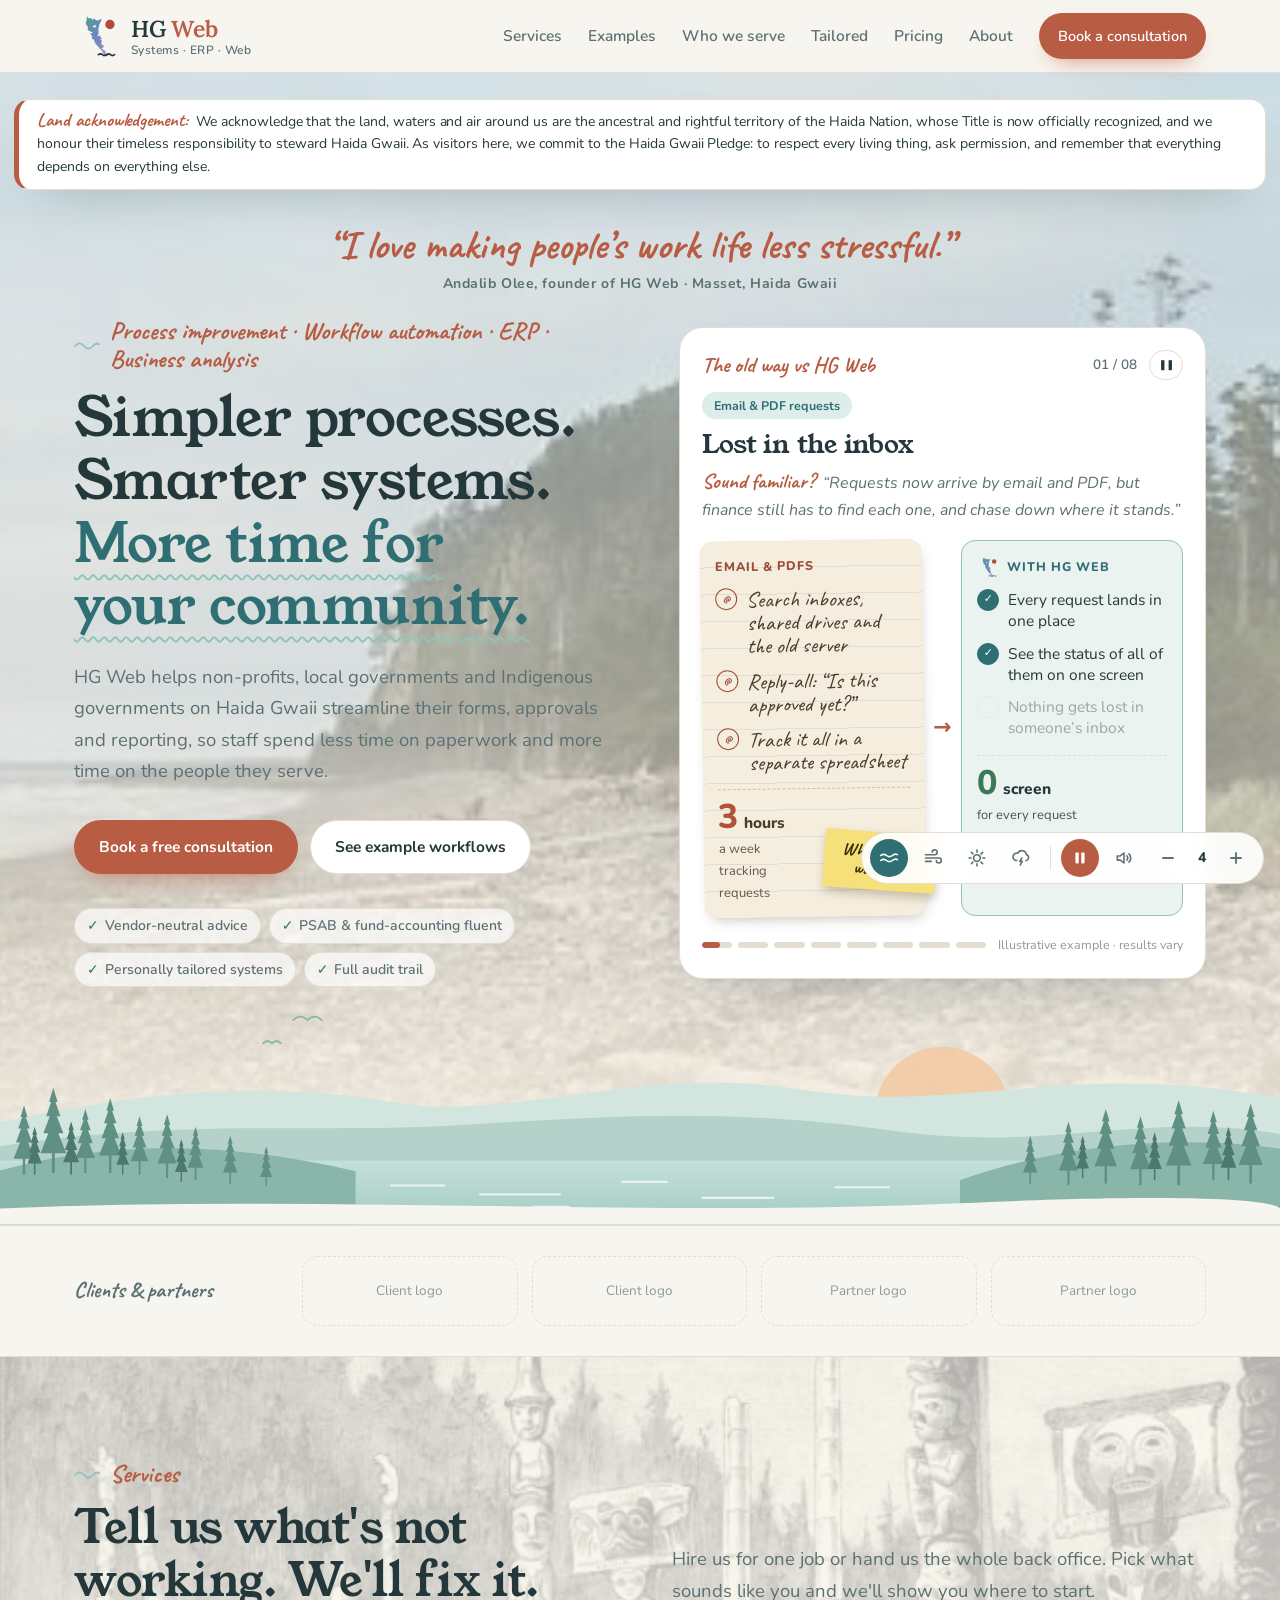
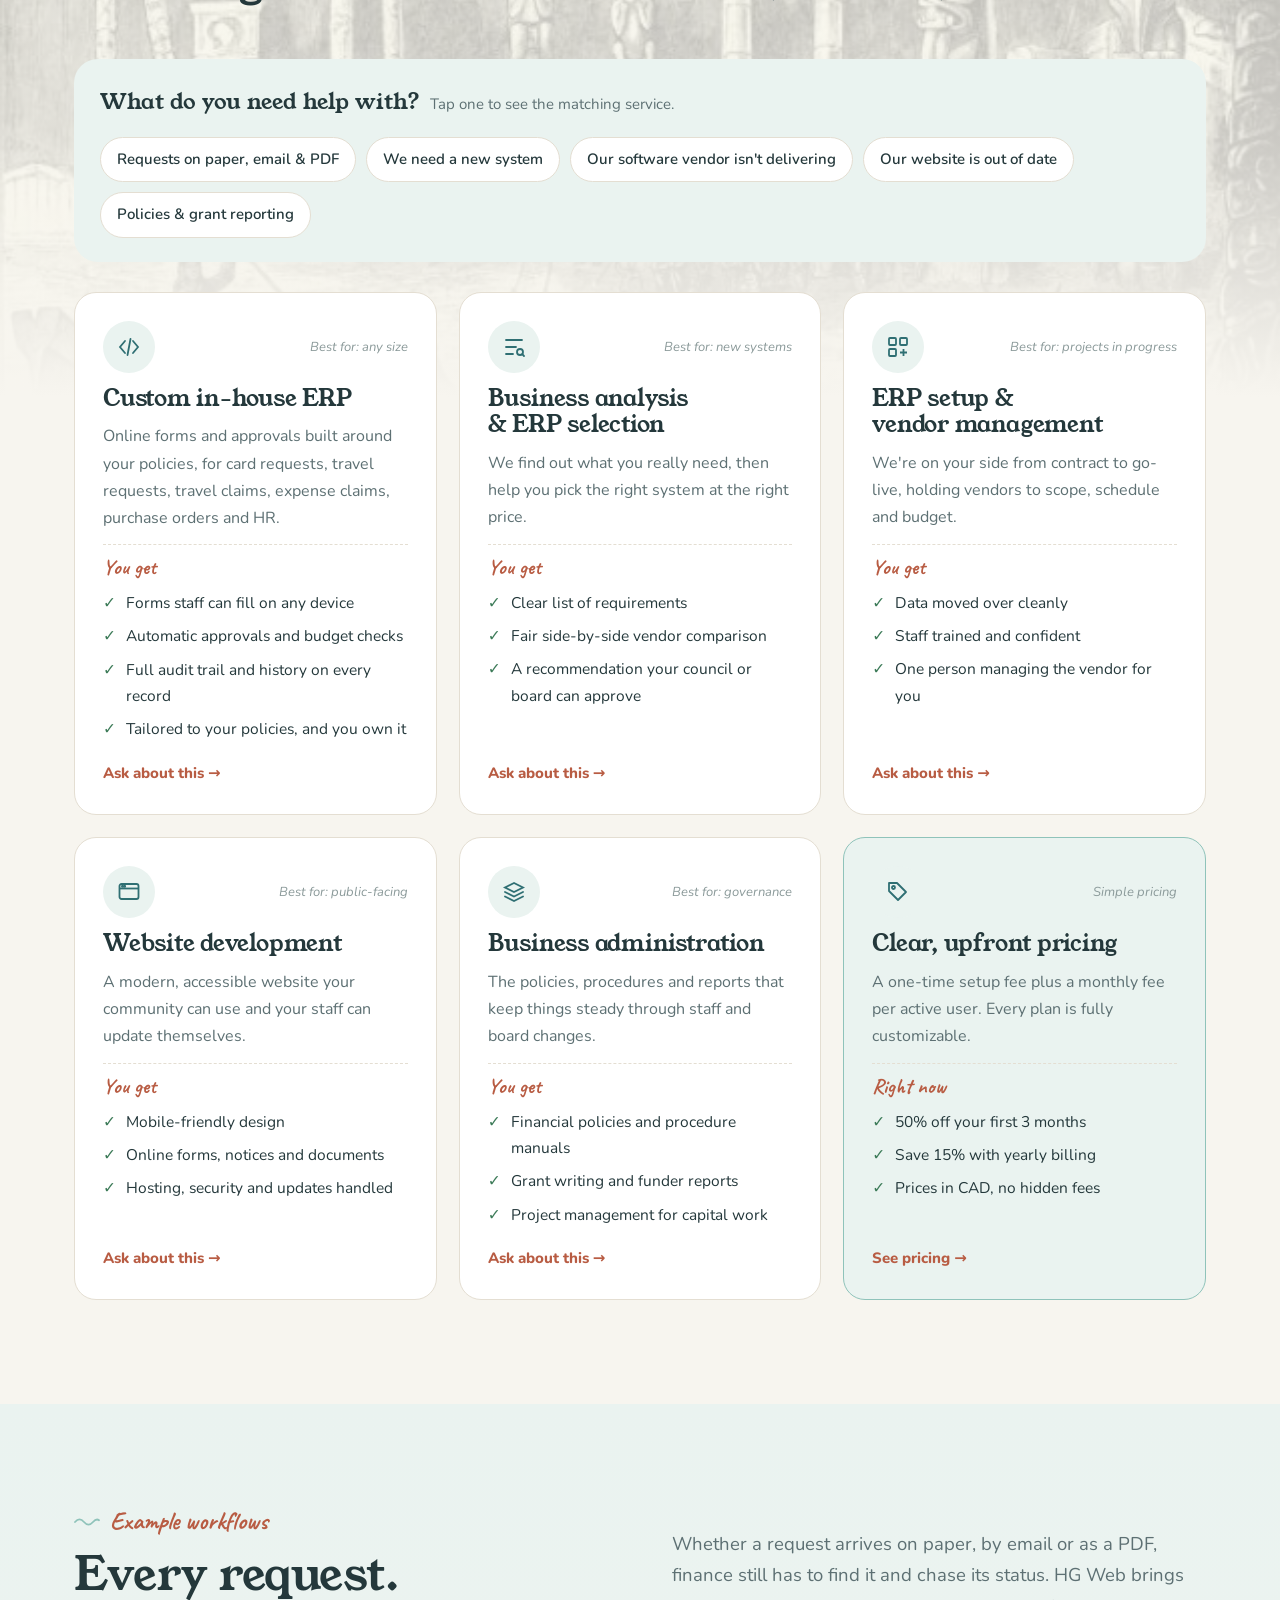
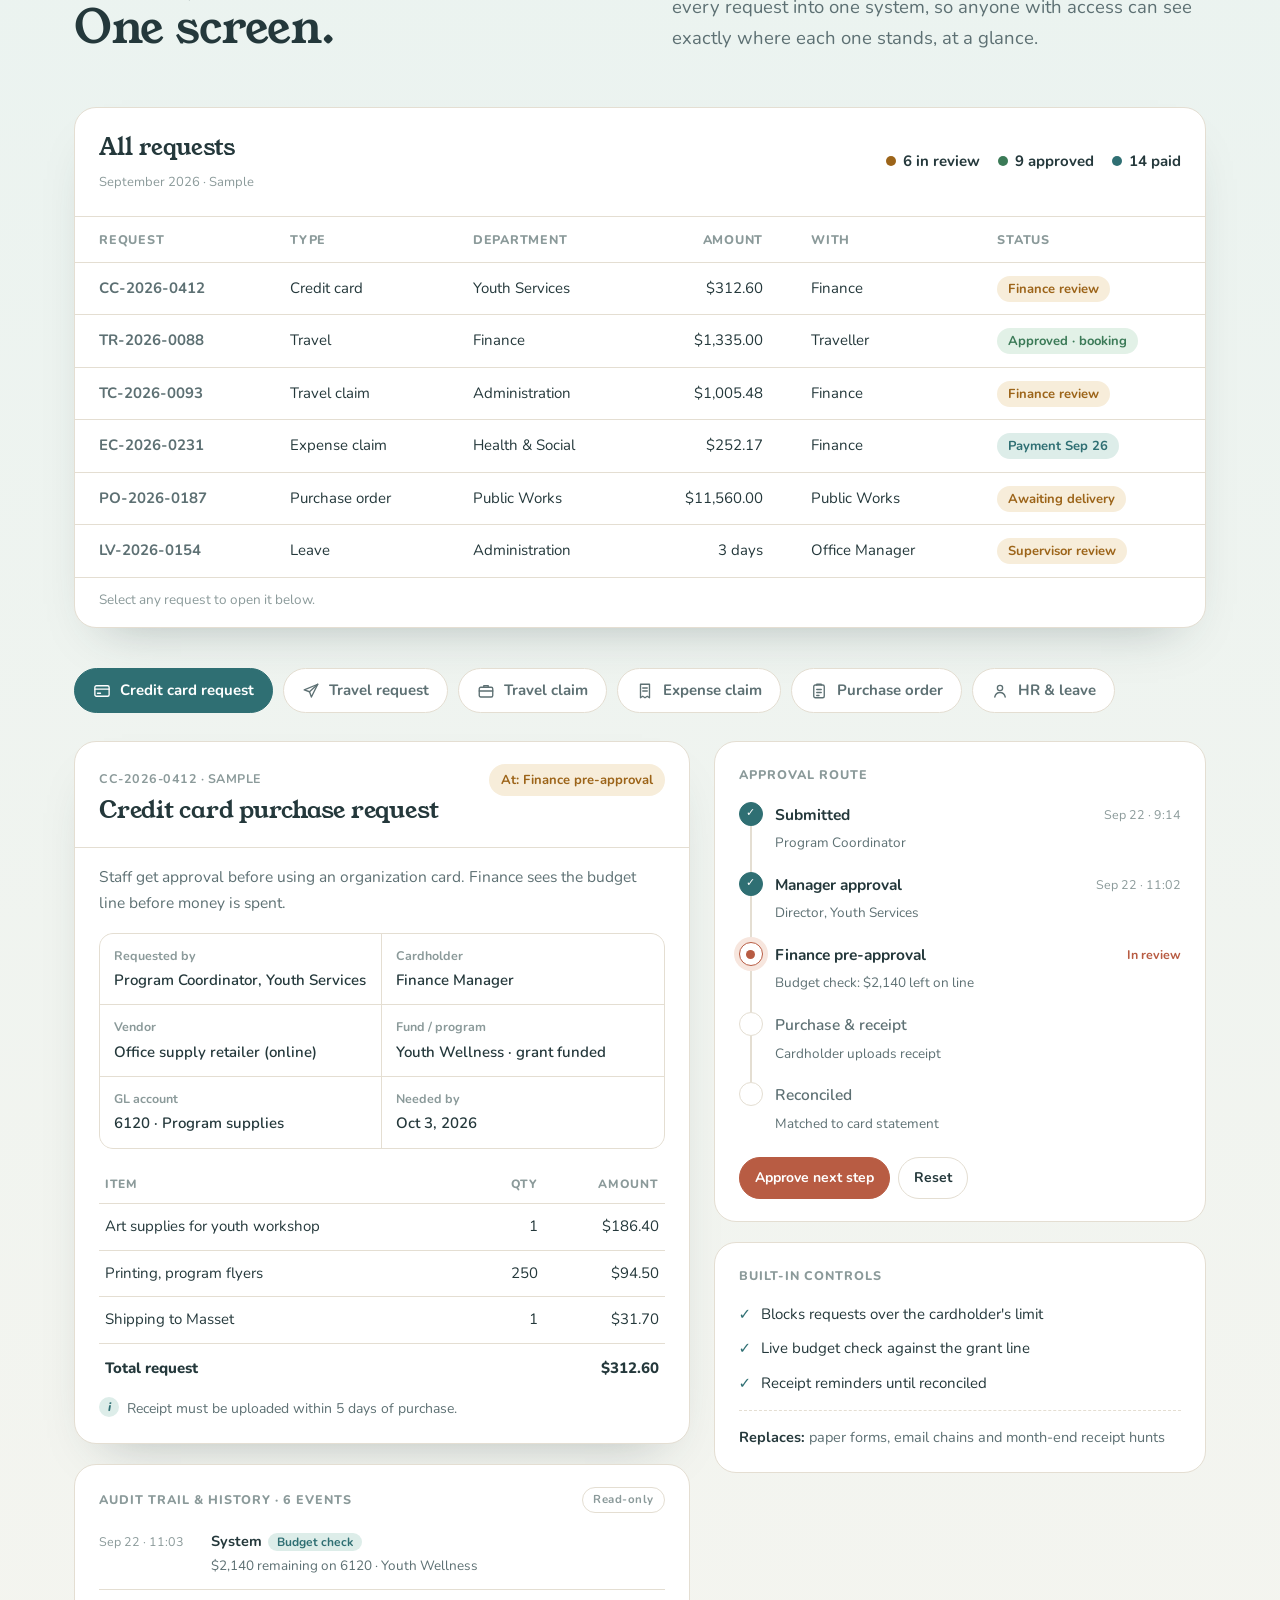
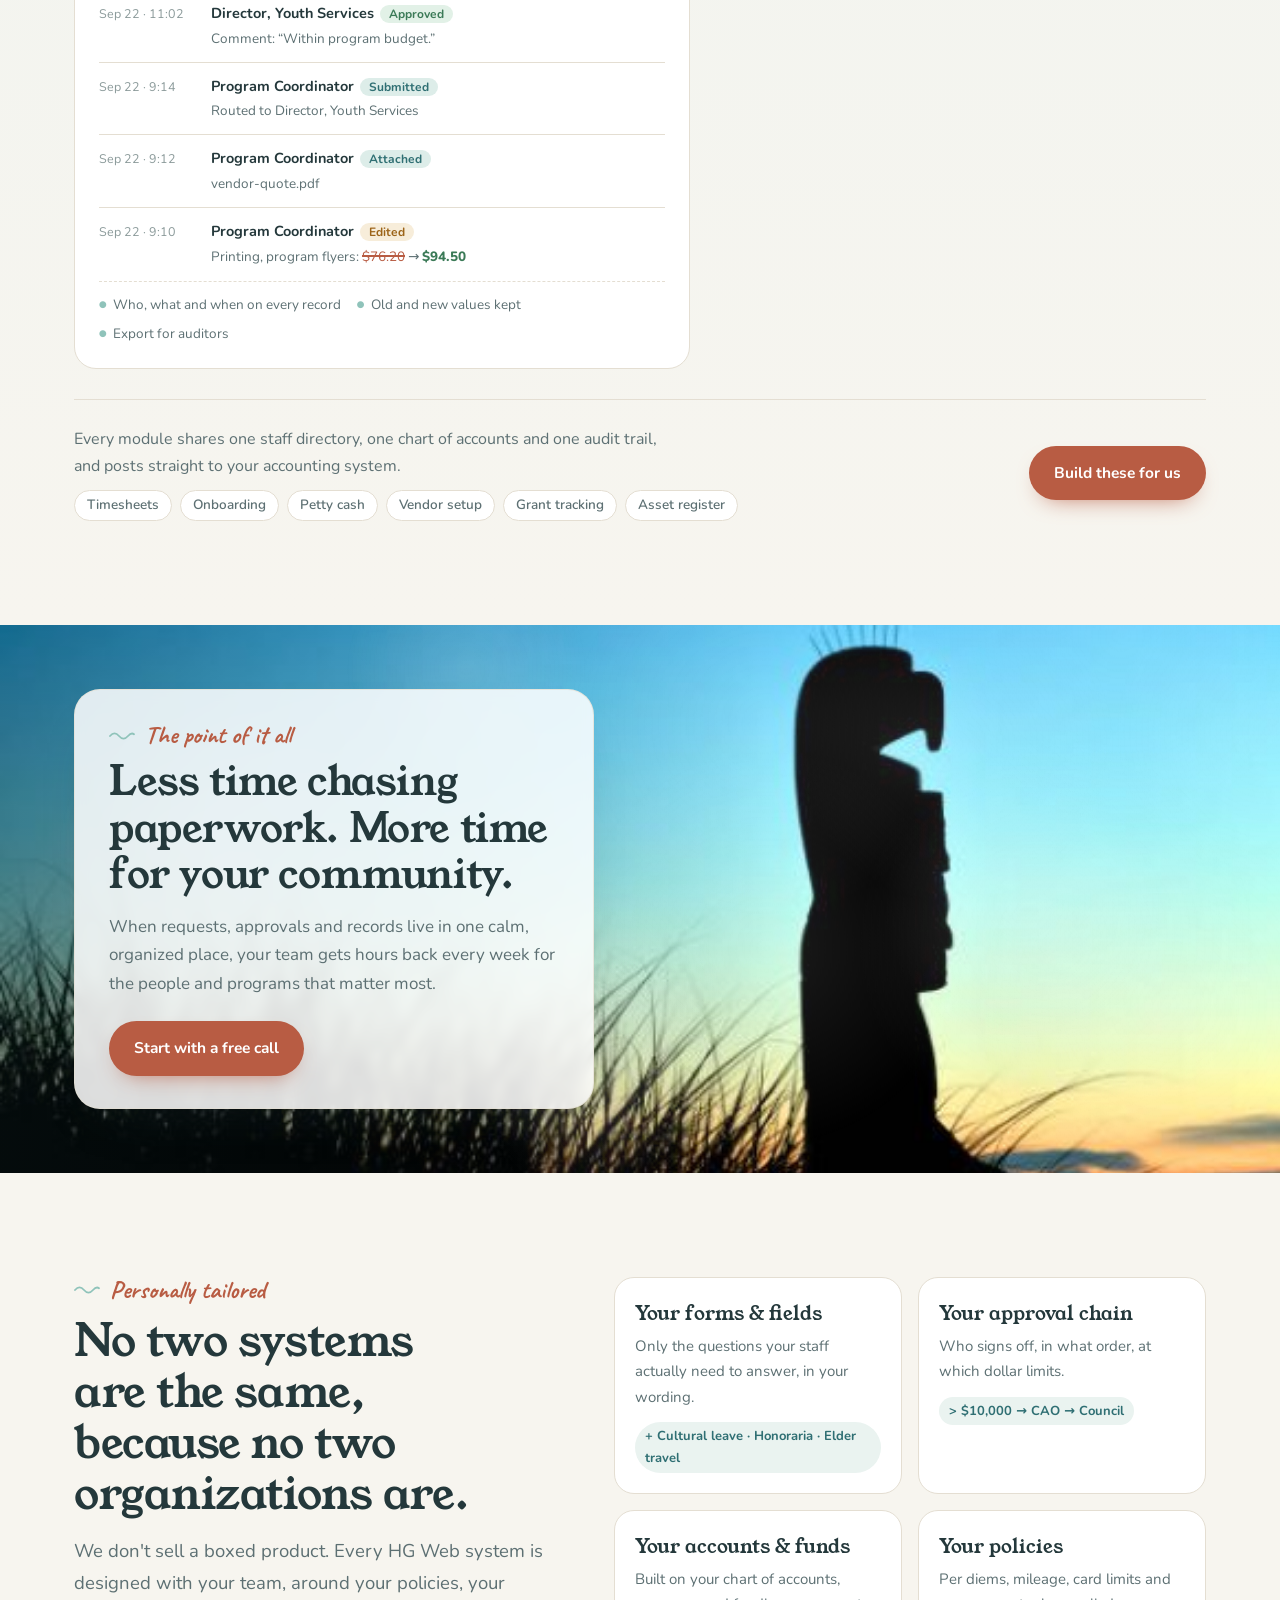
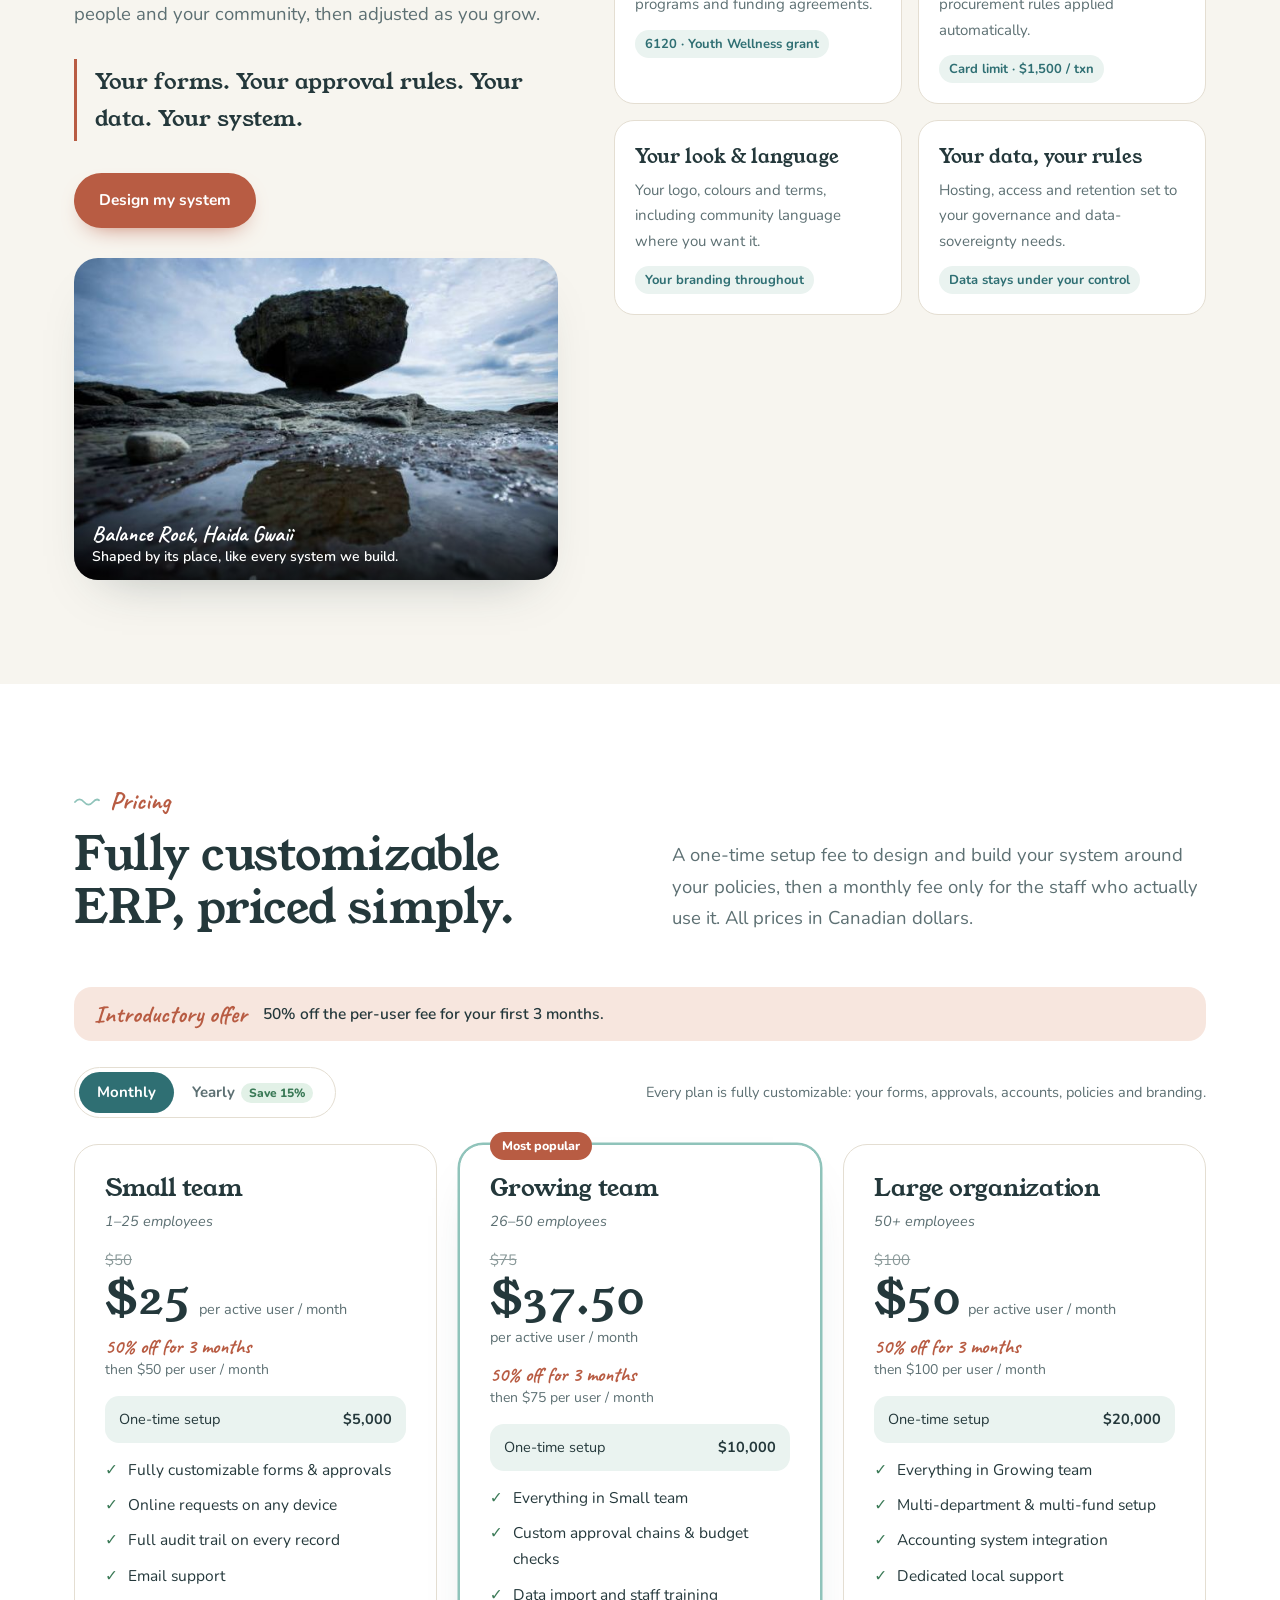
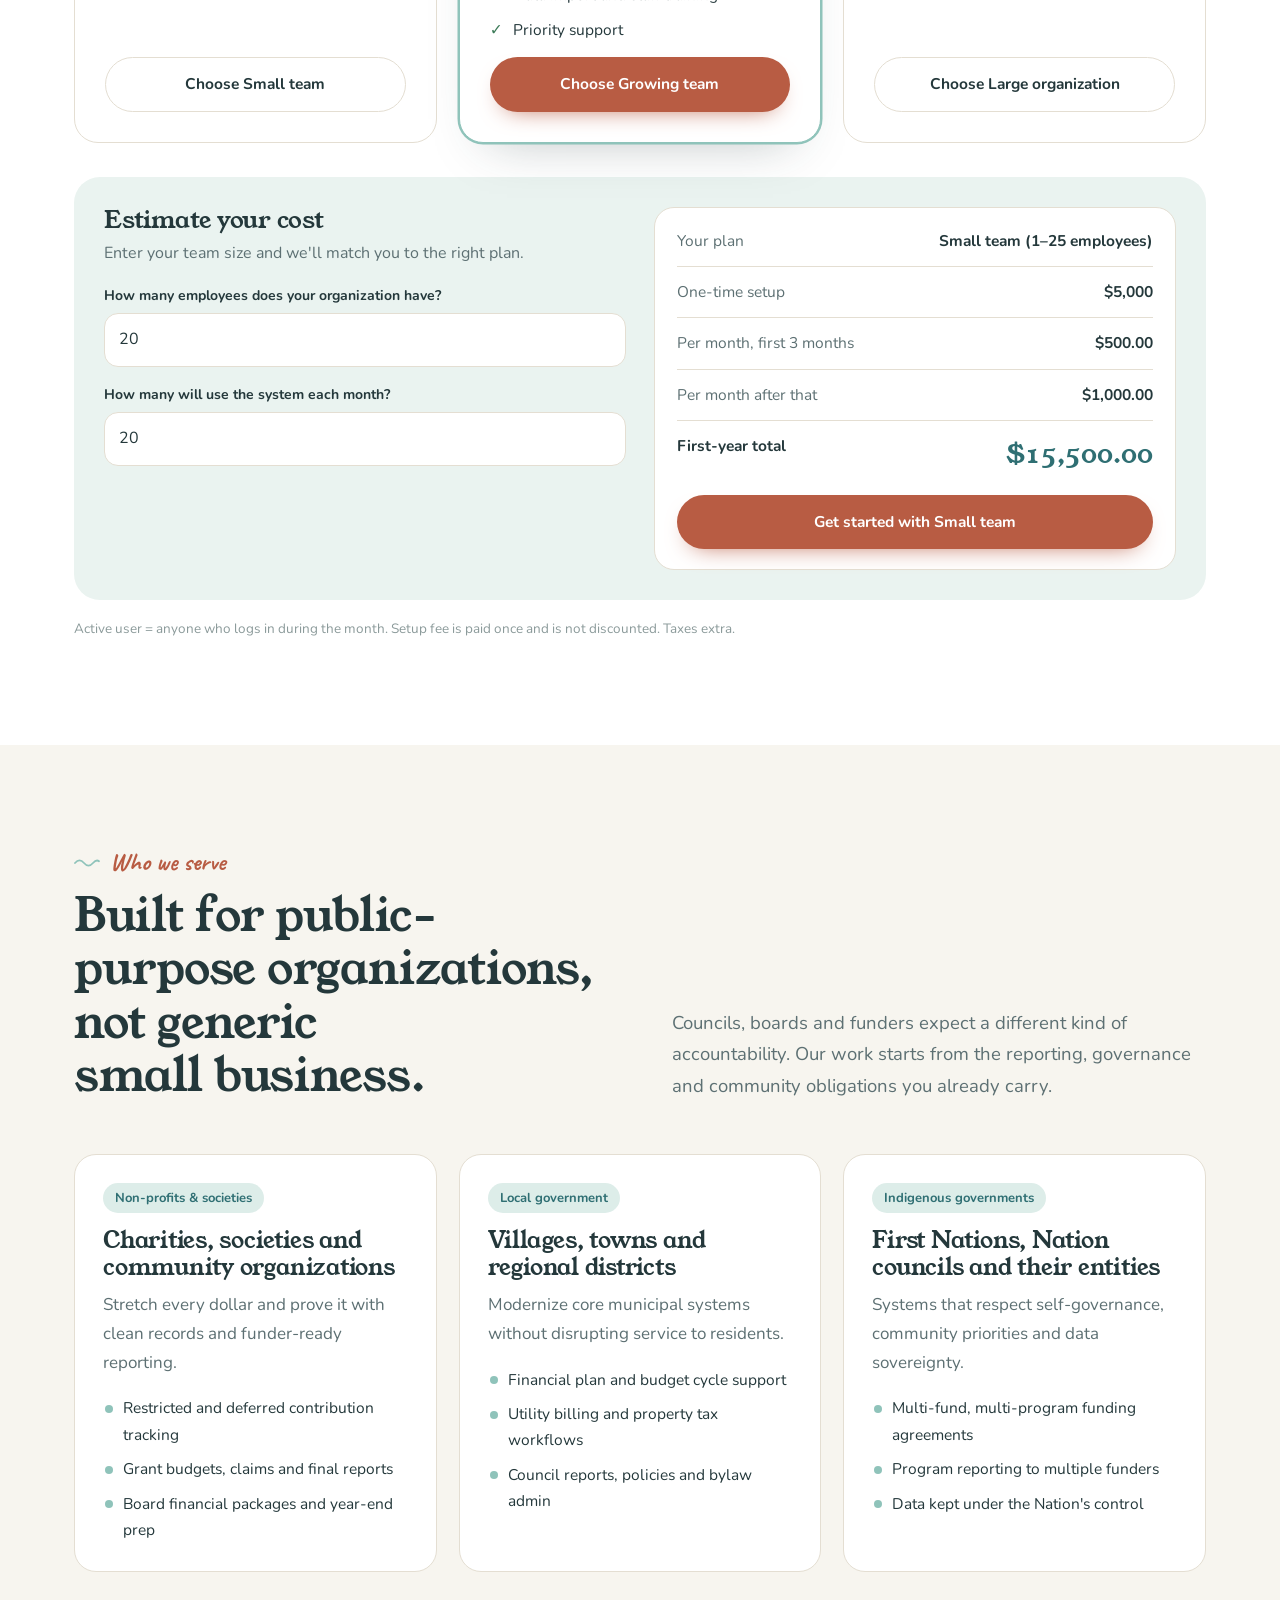
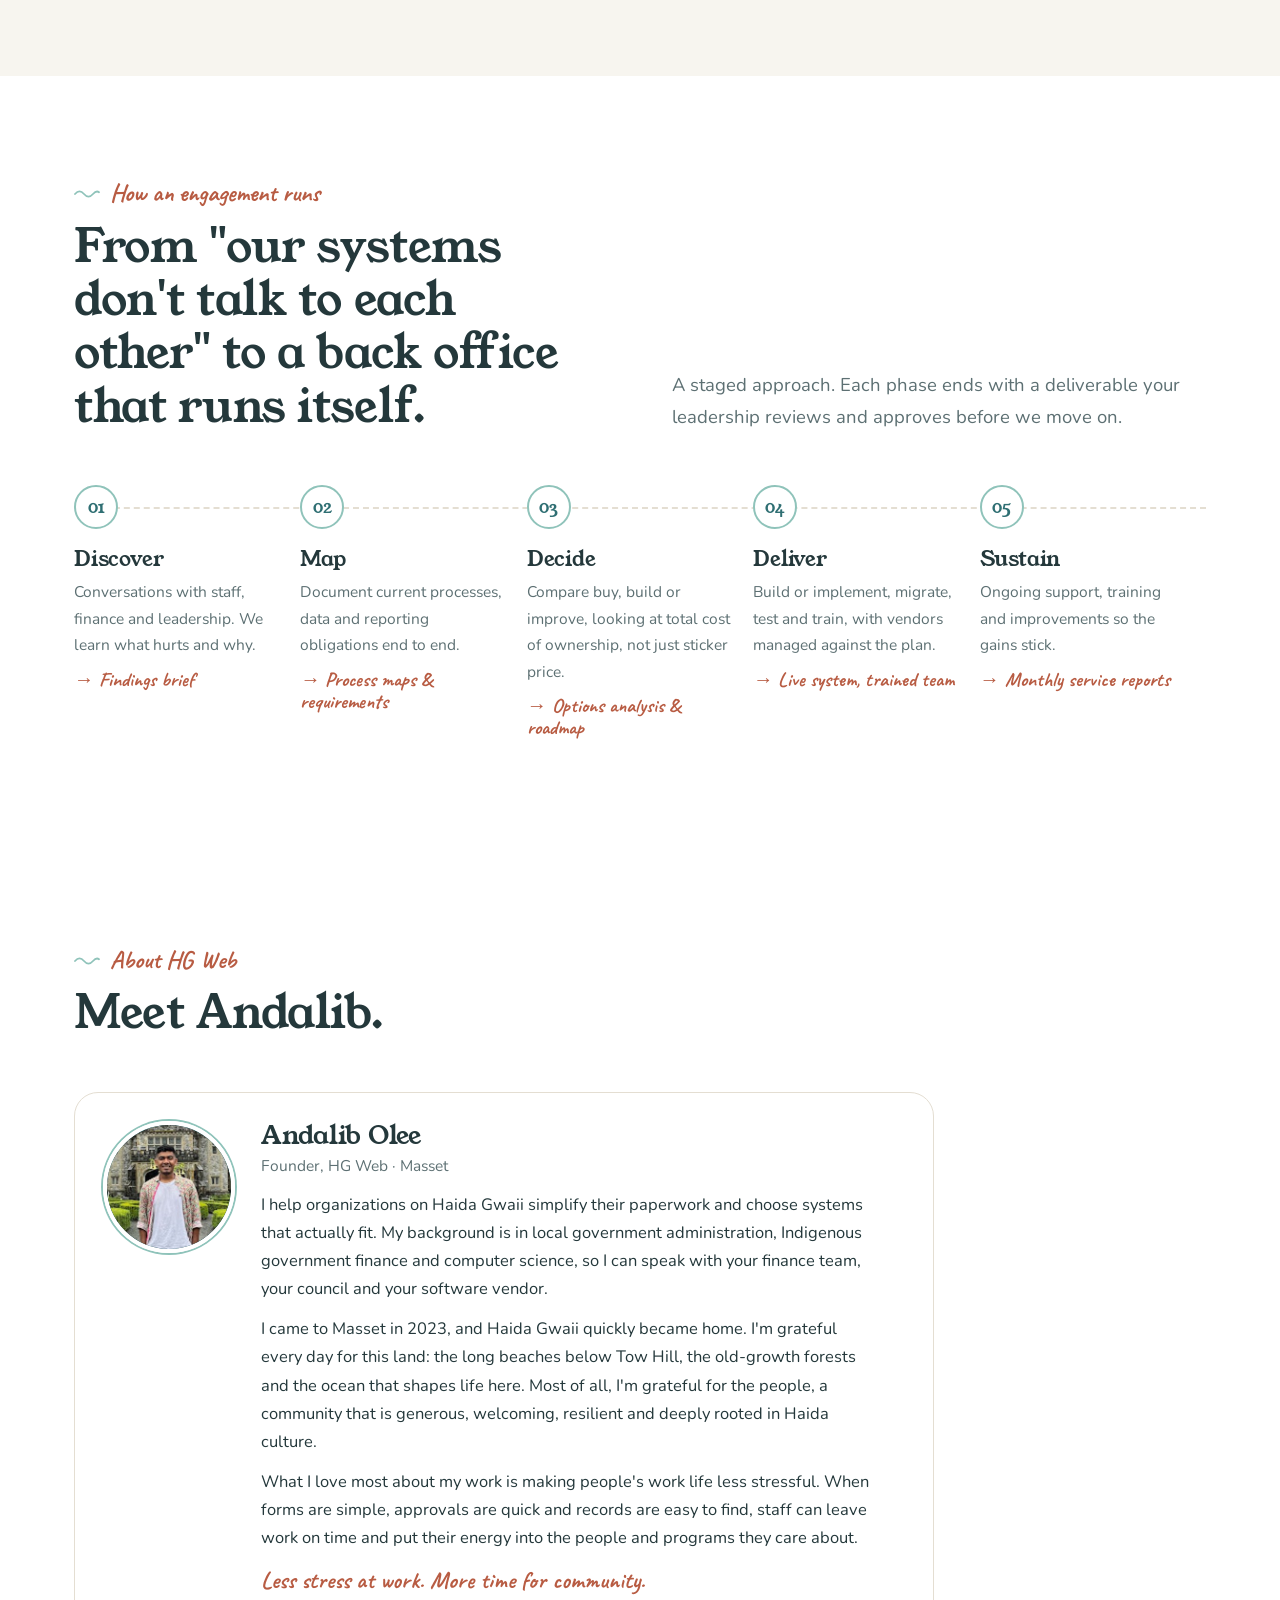
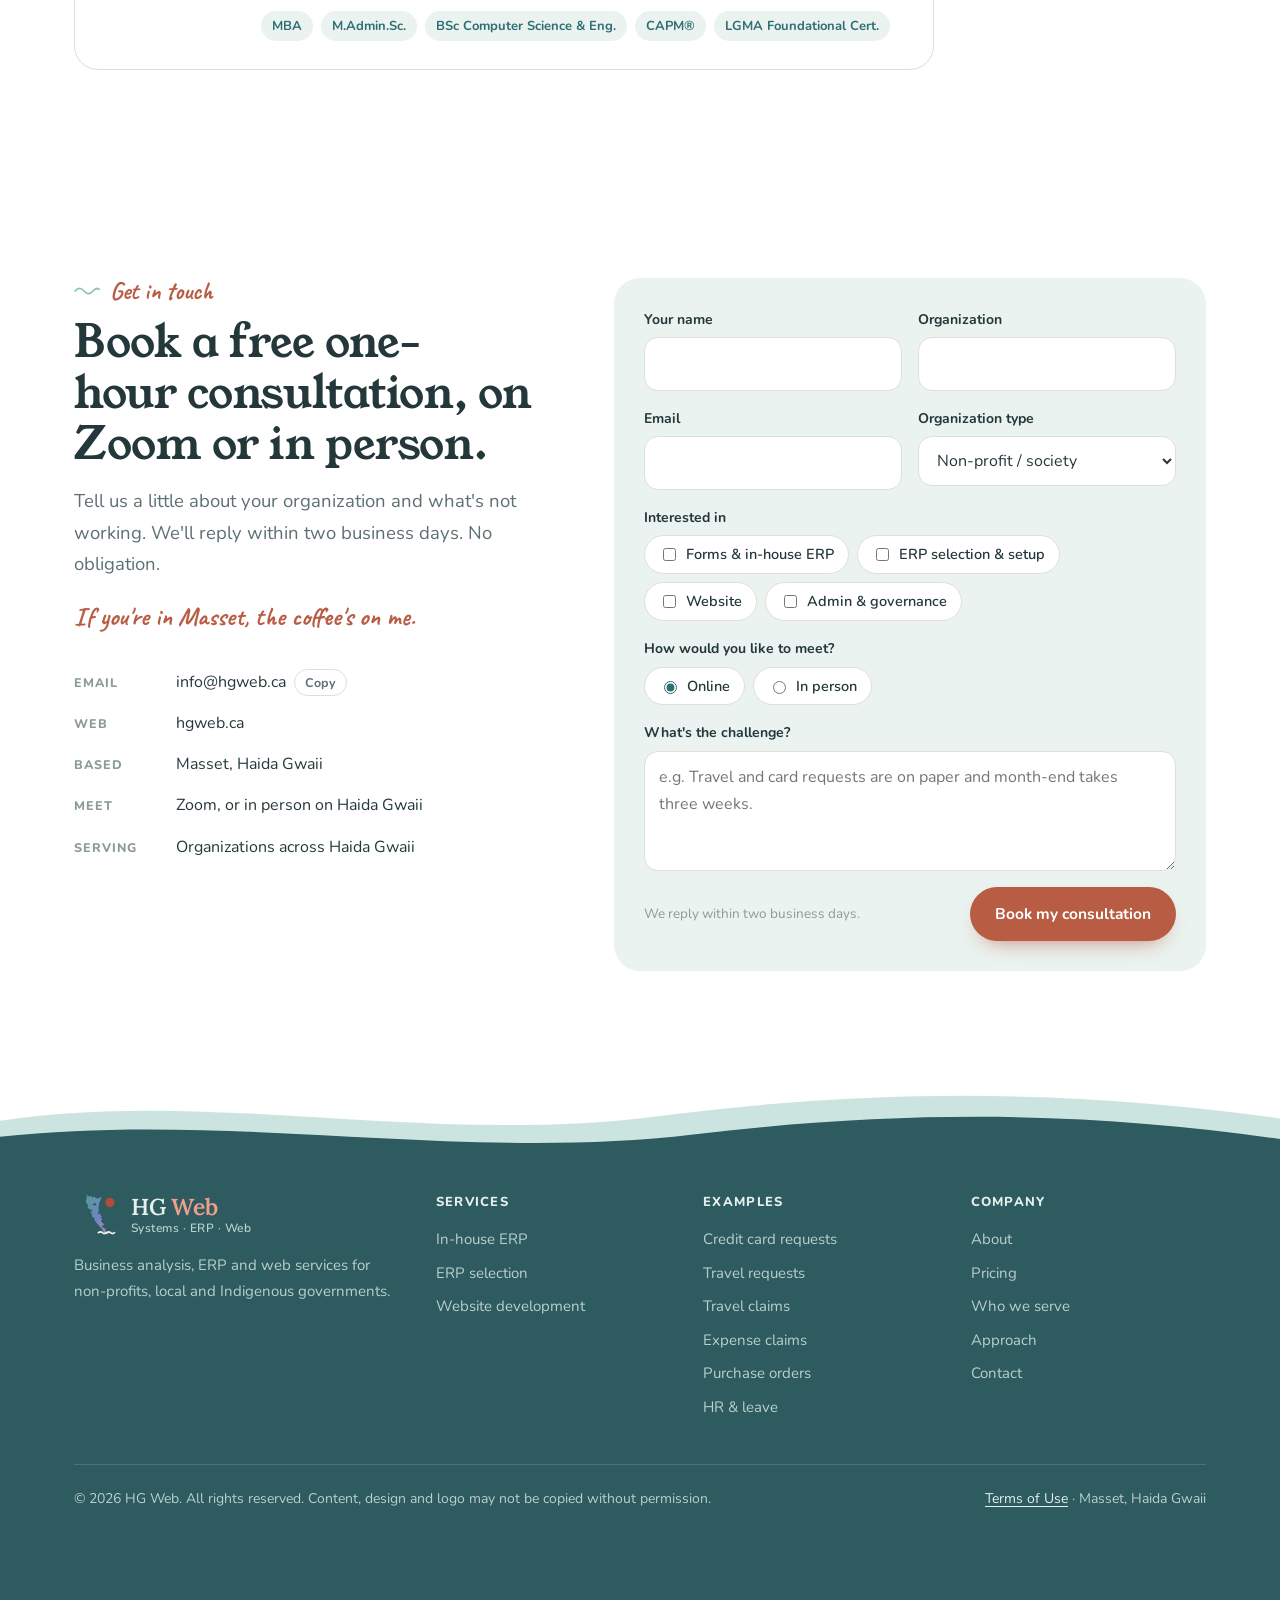
==== commit b7729f36: "Change Zoom to Online in contact form Co-Authored-By: Claude Haiku 4.5 <noreply@anthropic.com> Claud" ====
--- a/hgweb/index.html
+++ b/hgweb/index.html
@@ -1026,7 +1026,7 @@
         </div>
         <div class="field full"><span class="lbl">How would you like to meet?</span>
           <div class="checks">
-            <label><input type="radio" name="meet" id="m-zoom" value="Zoom" checked> Zoom</label>
+            <label><input type="radio" name="meet" id="m-zoom" value="Online" checked > Online</label>
             <label><input type="radio" name="meet" id="m-person" value="In person"> In person</label>
           </div>
         </div>
